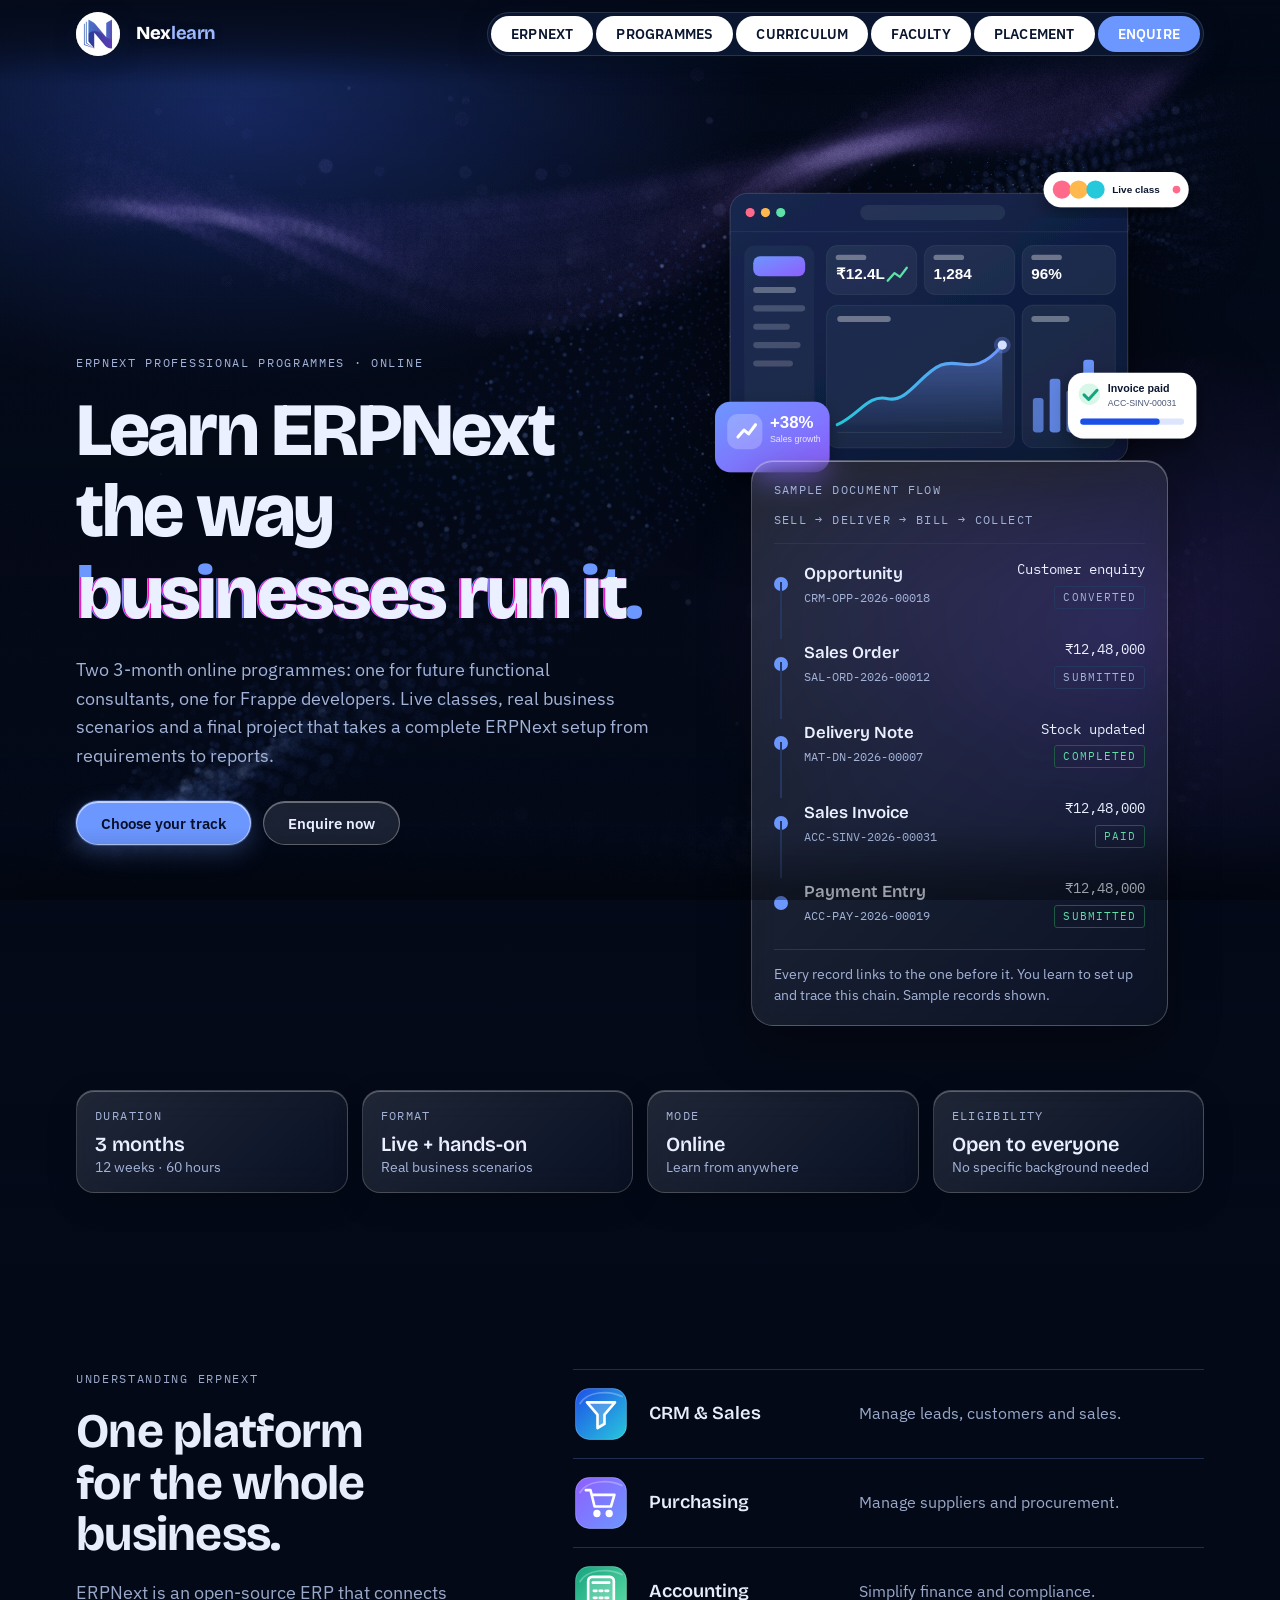
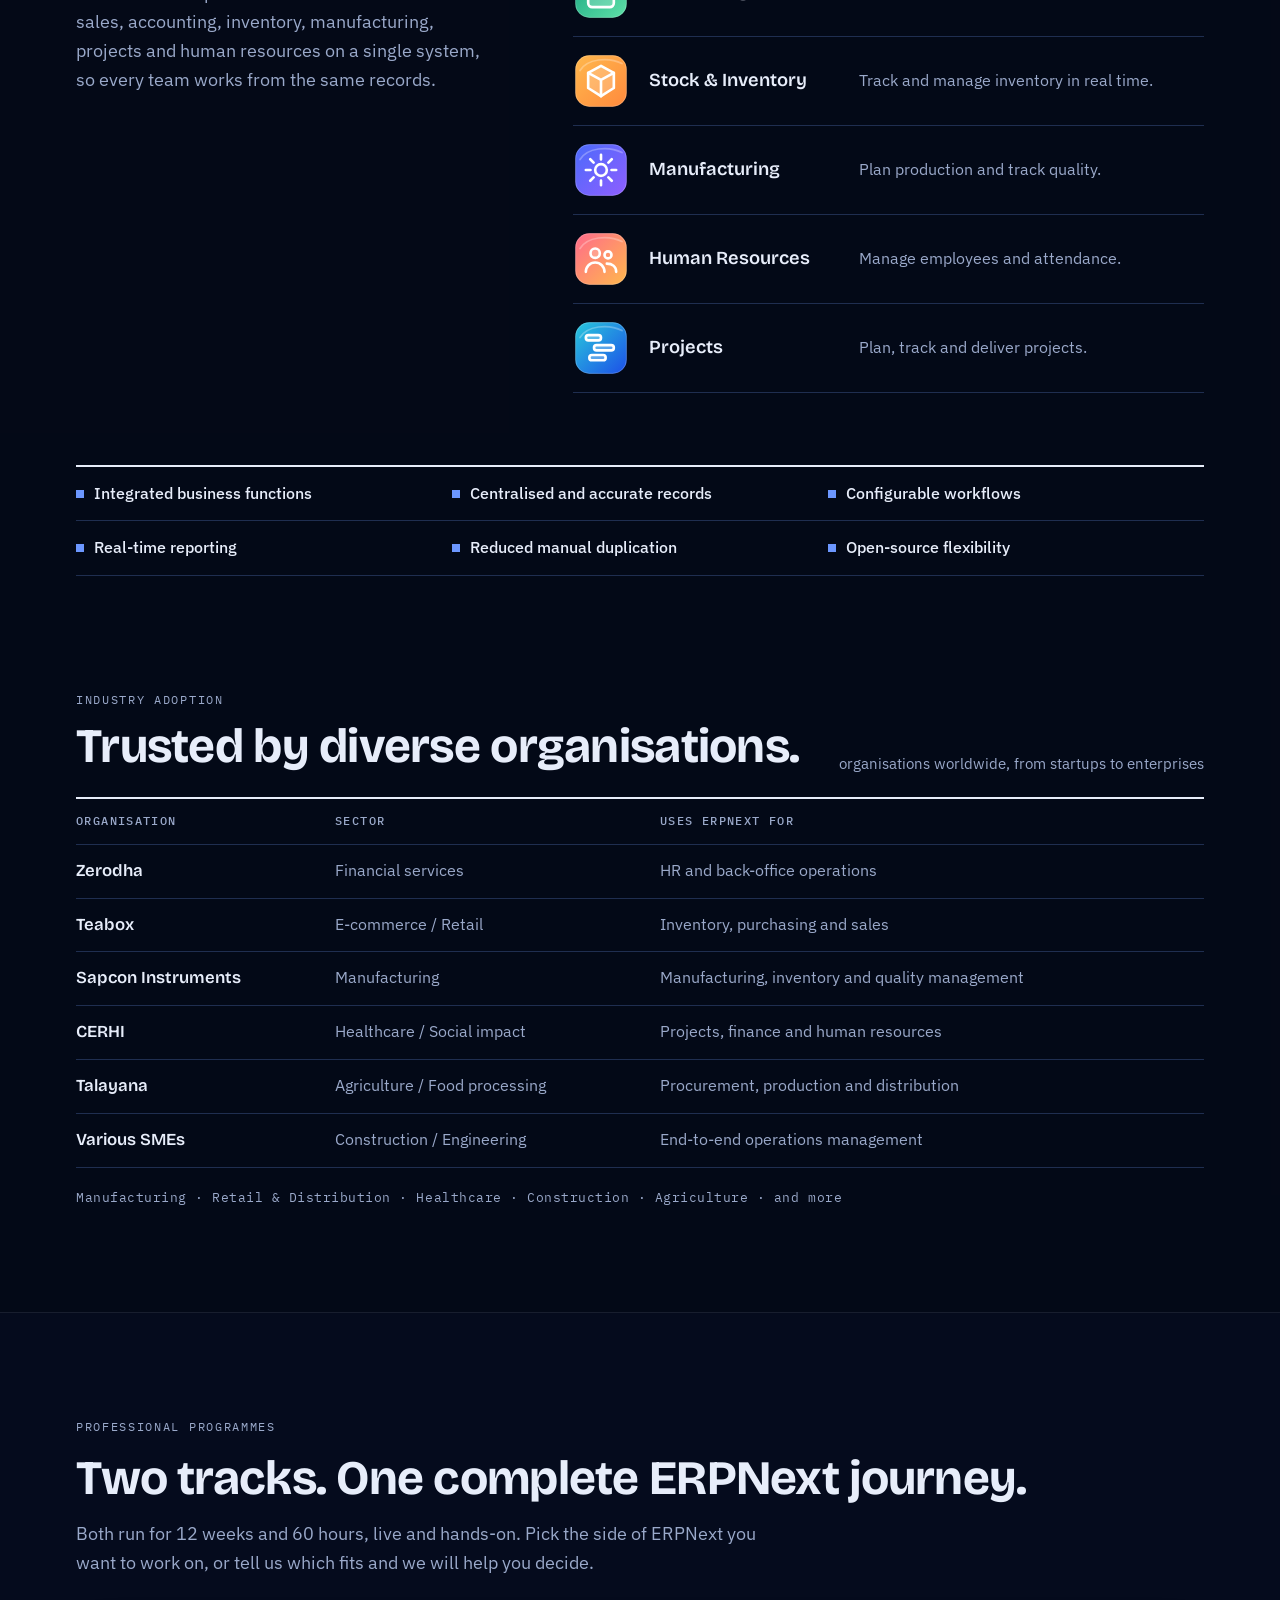
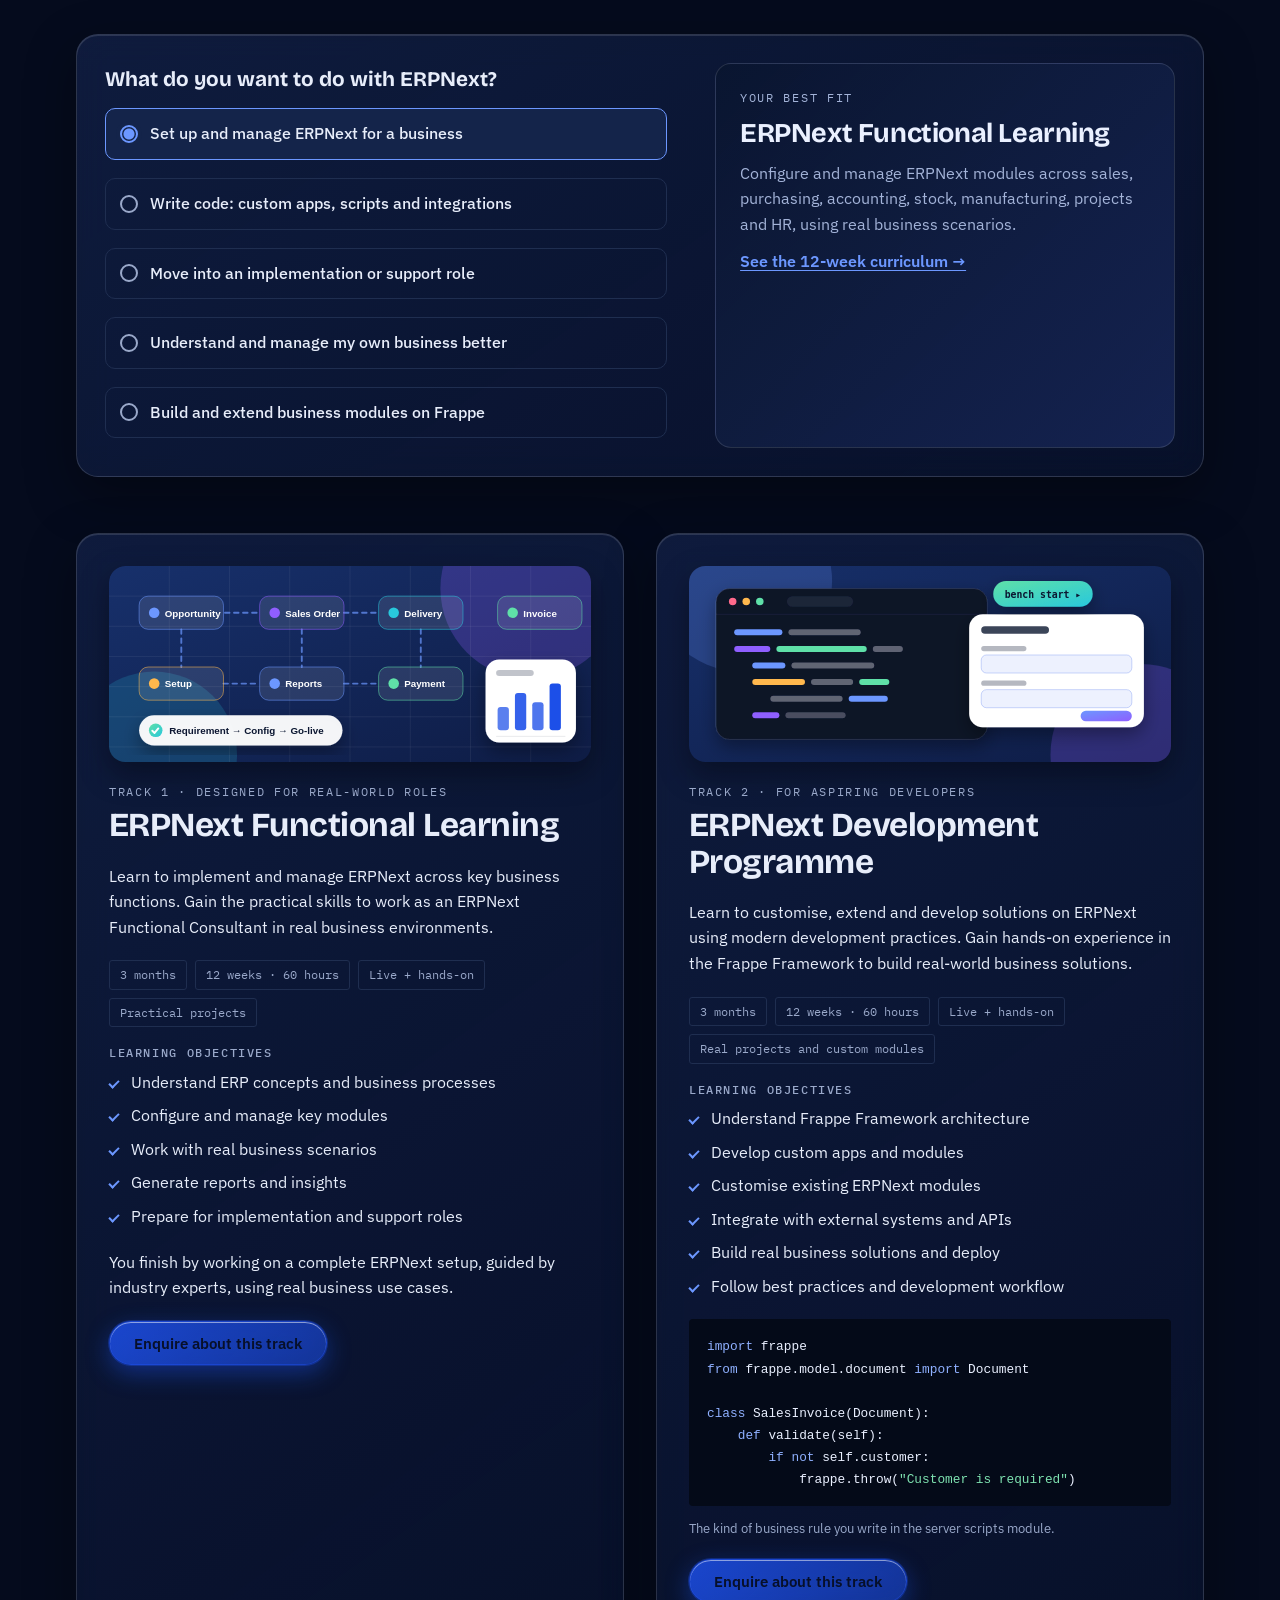
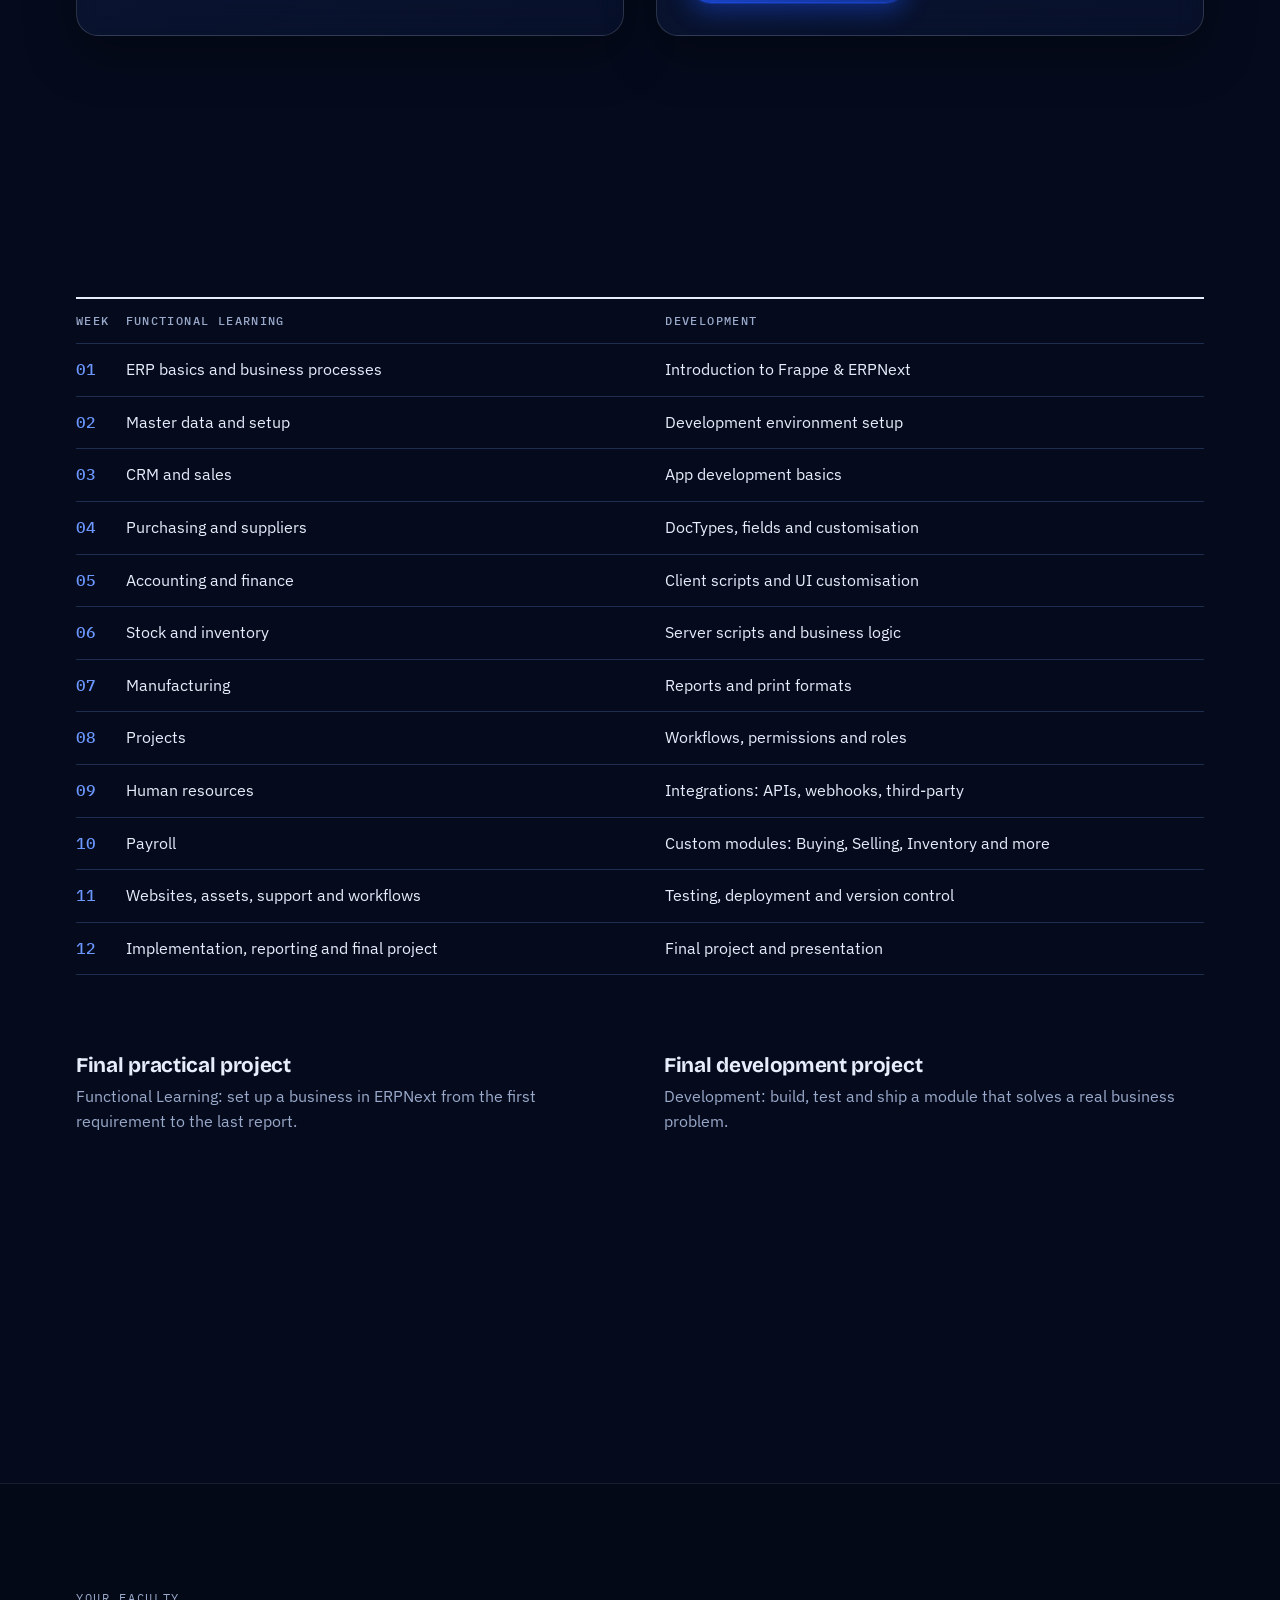
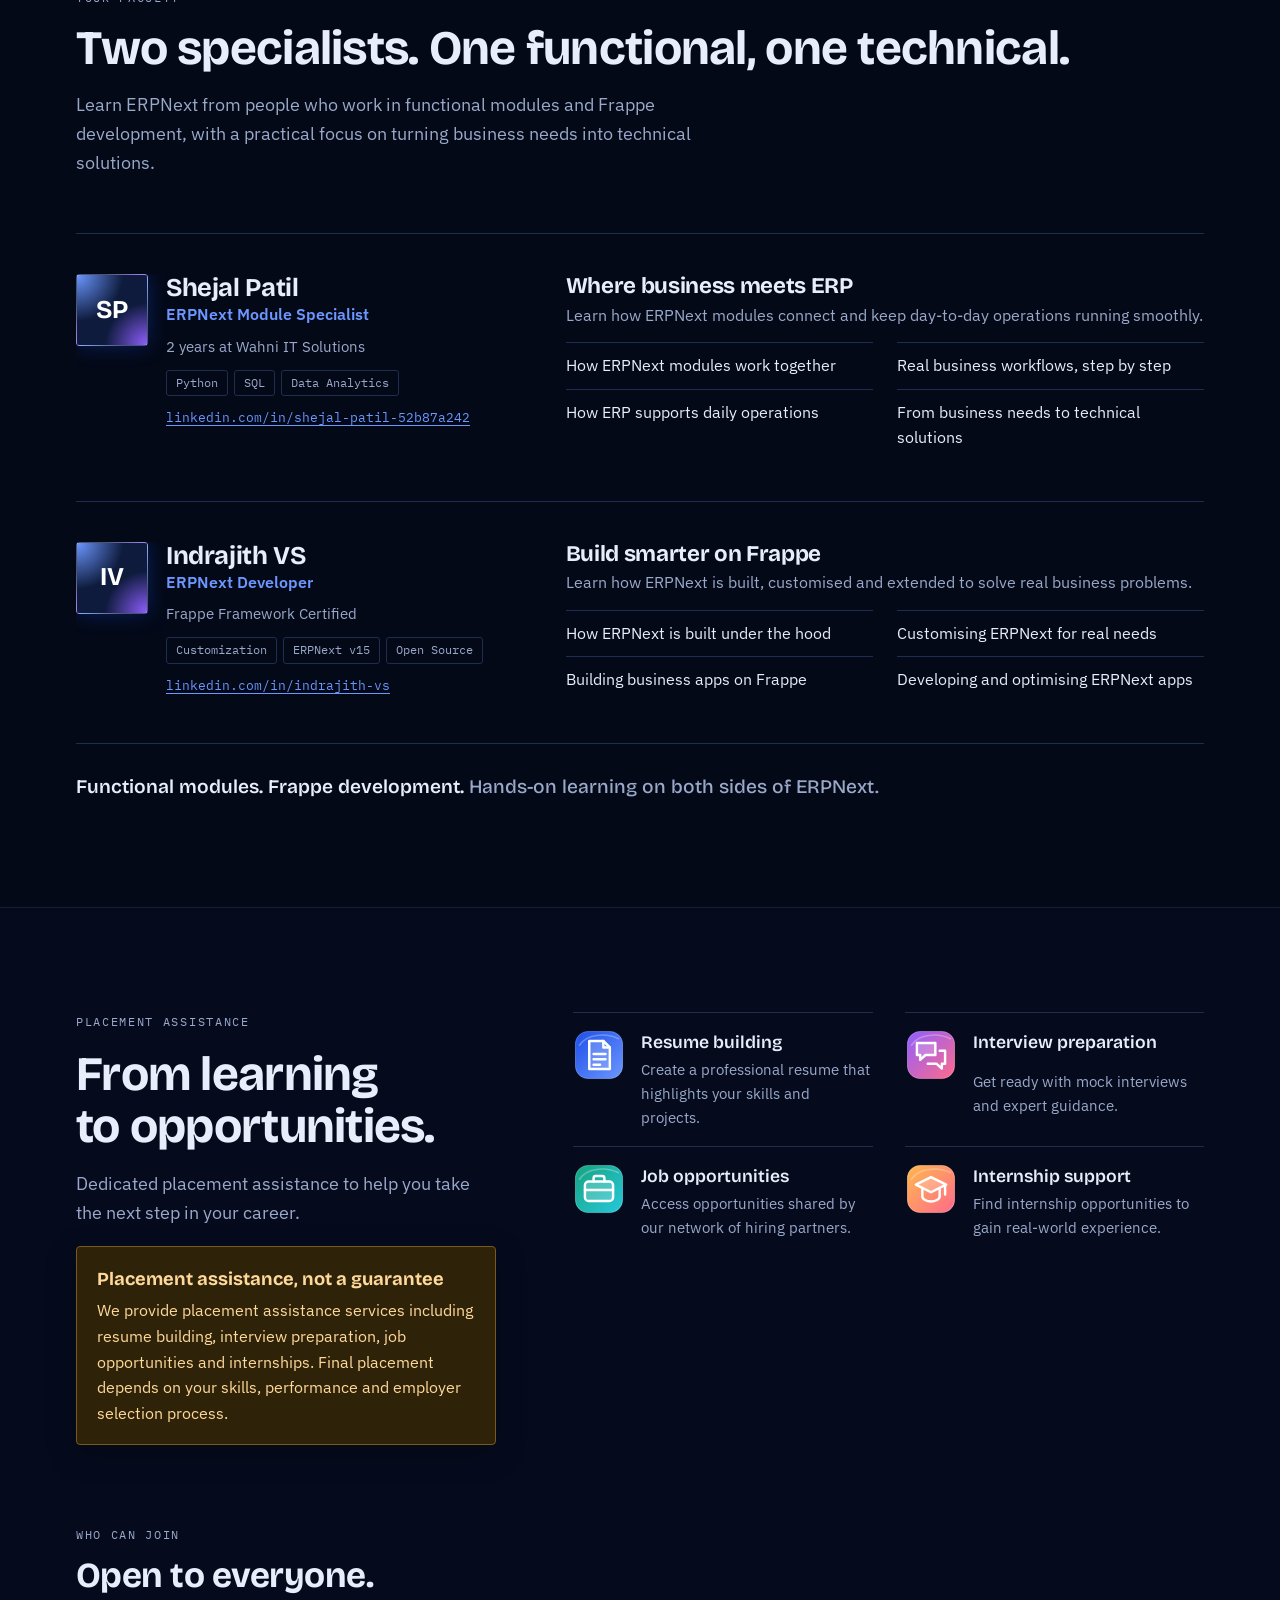
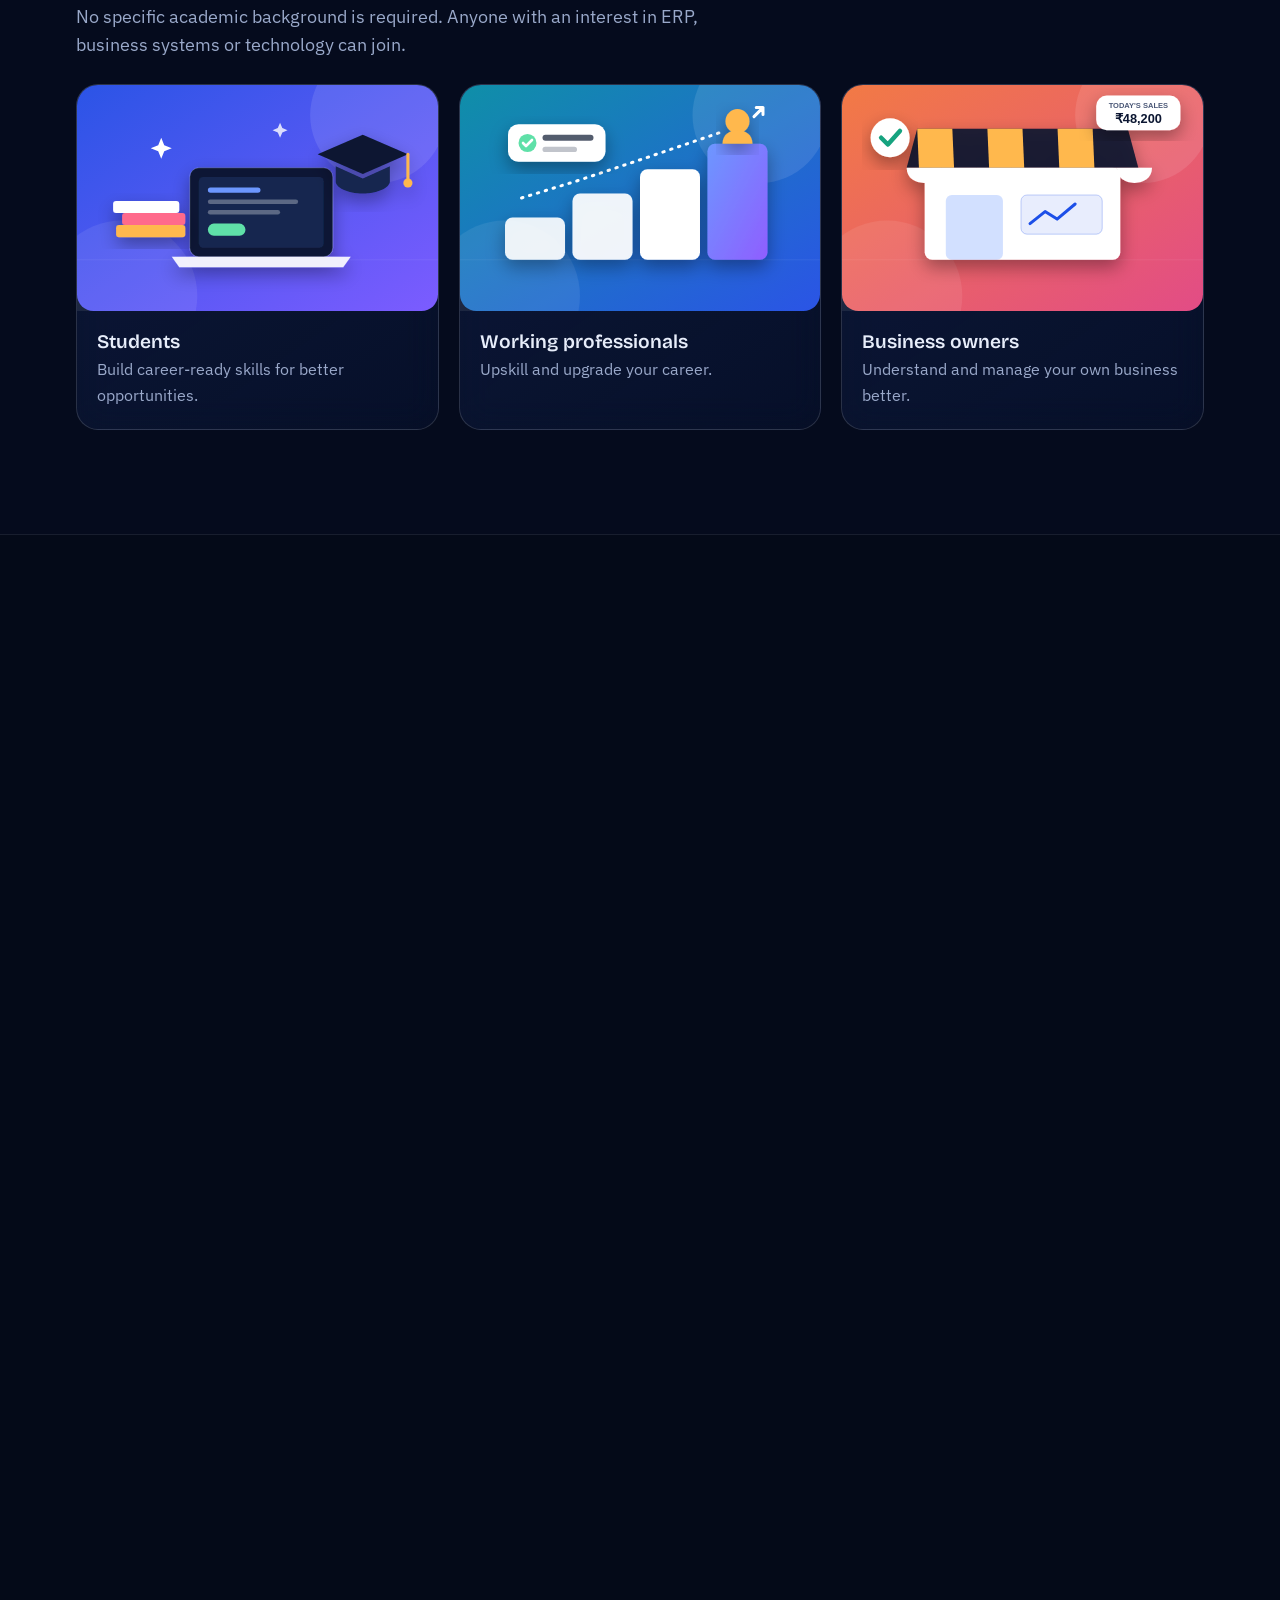
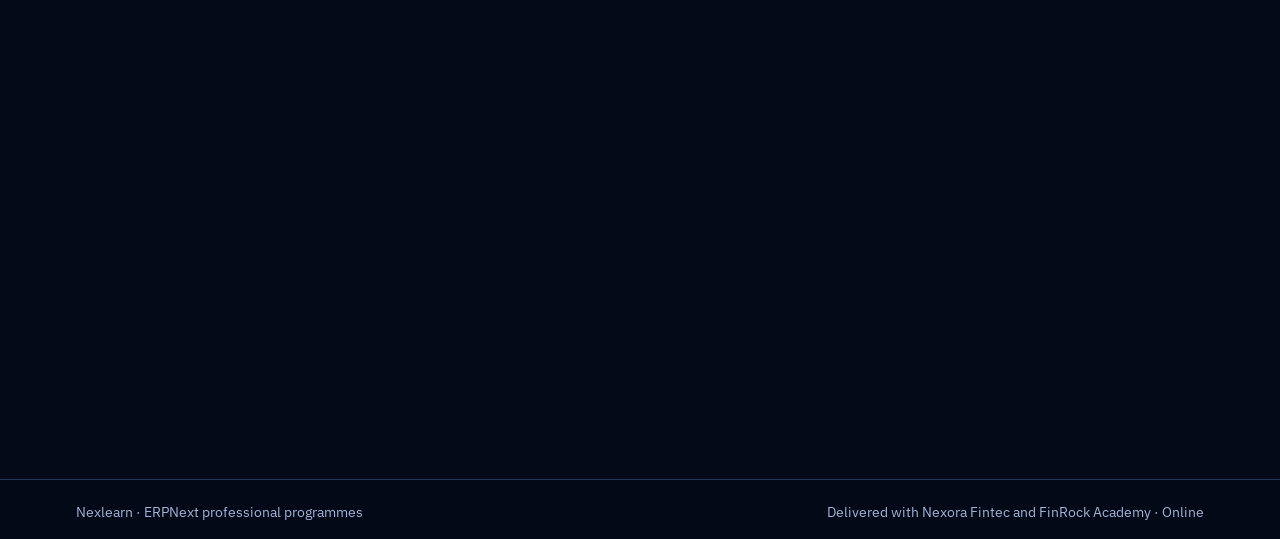
==== index.html @ 7a7f733e "fixed nav" ====
<!doctype html>
<html lang="en" data-theme="dark">
<head>
  <meta charset="utf-8">
  <meta name="viewport" content="width=device-width,initial-scale=1,viewport-fit=cover">
  <meta name="claude:viewport-fit-sides" content="cover">
  <meta name="theme-color" content="#040A18">
  <meta name="color-scheme" content="dark">
  <meta name="description" content="Nexlearn — ERPNext professional programmes. Two 3-month online tracks: ERPNext Functional Learning and ERPNext Development. Live classes, real business scenarios, placement assistance.">
  <title>Nexlearn · ERPNext Professional Programmes</title>
  <link rel="preconnect" href="https://fonts.googleapis.com">
  <link rel="preconnect" href="https://fonts.gstatic.com" crossorigin>
  <link rel="stylesheet" href="https://fonts.googleapis.com/css2?family=Bricolage+Grotesque:opsz,wght@12..96,500..800&family=IBM+Plex+Sans:wght@400;500;600&family=IBM+Plex+Mono:wght@400;500&display=swap">
  <link rel="icon" href="data:image/svg+xml,%3Csvg xmlns='http://www.w3.org/2000/svg' viewBox='0 0 32 32'%3E%3Crect width='32' height='32' rx='6' fill='%231D4FE8'/%3E%3Cpath d='M9.5 23V9.5L22.5 22.5V9' fill='none' stroke='%23FFFFFF' stroke-width='3' stroke-linecap='round' stroke-linejoin='round'/%3E%3C/svg%3E">
  <link rel="stylesheet" href="assets/css/style.css?v=8">
</head>
<body>
<div class="fibers-bg" id="fibers-bg" aria-hidden="true"></div>
<div class="edge-blur edge-blur--top" aria-hidden="true">
  <div class="eb-layer" style="--blur:5px"></div>
  <div class="eb-layer" style="--blur:14px"></div>
  <div class="eb-layer" style="--blur:28px"></div>
</div>
<div class="edge-blur edge-blur--bottom" aria-hidden="true">
  <div class="eb-layer" style="--blur:5px"></div>
  <div class="eb-layer" style="--blur:14px"></div>
  <div class="eb-layer" style="--blur:28px"></div>
</div>
<header class="site-head">
  <div class="pn-wrap">
    <a class="pn-logo" href="#top" aria-label="Nexlearn home"><img src="assets/img/nexlearn-mark.png" alt="Nexlearn logo" width="44" height="44"></a>
    <a class="pn-brand" href="#top" aria-hidden="true" tabindex="-1">Nex<b>learn</b></a>
    <nav class="pill-nav" aria-label="Main">
      <button class="nav-toggle" aria-label="Menu" aria-expanded="false" aria-controls="nav-panel"><span class="nav-toggle-bar"></span><span class="nav-toggle-bar"></span><span class="nav-toggle-bar"></span></button>
      <ul class="pill-list" id="nav-list">
        <li><a href="#erpnext" class="pill-item active"><span class="hover-circle" aria-hidden="true"></span><span class="label">ERPNext</span></a></li>
        <li><a href="#programmes" class="pill-item"><span class="hover-circle" aria-hidden="true"></span><span class="label">Programmes</span></a></li>
        <li><a href="#curriculum" class="pill-item"><span class="hover-circle" aria-hidden="true"></span><span class="label">Curriculum</span></a></li>
        <li><a href="#faculty" class="pill-item"><span class="hover-circle" aria-hidden="true"></span><span class="label">Faculty</span></a></li>
        <li><a href="#placement" class="pill-item"><span class="hover-circle" aria-hidden="true"></span><span class="label">Placement</span></a></li>
        <li><a href="#enquire" class="pill-item pill-cta"><span class="hover-circle" aria-hidden="true"></span><span class="label">Enquire</span></a></li>
      </ul>
    </nav>

    <div class="staggered-menu" id="nav-panel" aria-hidden="true">
      <div class="sm-scrim" aria-hidden="true"></div>
      <div class="sm-prelayers" aria-hidden="true">
        <div class="sm-prelayer" style="background: var(--band-accent)"></div>
        <div class="sm-prelayer" style="background: rgba(108, 151, 255, 0.30)"></div>
        <div class="sm-prelayer" style="background: var(--band-line)"></div>
      </div>
      <div class="sm-panel">
        <ul class="sm-list" role="list">
          <li><a href="#erpnext" class="sm-item" data-index="01"><span class="sm-label">ERPNext</span></a></li>
          <li><a href="#programmes" class="sm-item" data-index="02"><span class="sm-label">Programmes</span></a></li>
          <li><a href="#curriculum" class="sm-item" data-index="03"><span class="sm-label">Curriculum</span></a></li>
          <li><a href="#faculty" class="sm-item" data-index="04"><span class="sm-label">Faculty</span></a></li>
          <li><a href="#placement" class="sm-item" data-index="05"><span class="sm-label">Placement</span></a></li>
          <li><a href="#enquire" class="sm-item sm-item-cta" data-index="06"><span class="sm-label">Enquire</span></a></li>
        </ul>
      </div>
    </div>
  </div>
</header>

<main id="top">
  <section class="band hero reveal" aria-labelledby="hero-title">
    <div class="wrap">
      <div class="hero-grid">
        <div>
          <p class="eyebrow">ERPNext professional programmes · Online</p>
          <h1 id="hero-title">Learn ERPNext the way <span class="glitch-text" data-text="businesses run it."><em>businesses run it.</em></span></h1>
          <p class="lead">Two 3-month online programmes: one for future functional consultants, one for Frappe developers. Live classes, real business scenarios and a final project that takes a complete ERPNext setup from requirements to reports.</p>
          <div class="cta-row">
            <a class="btn btn-primary" href="#programmes">Choose your track</a>
            <a class="btn btn-ghost" href="#enquire">Enquire now</a>
          </div>
        </div>

        <div class="hero-visual">
          <img class="hero-art" src="assets/img/art/hero-dashboard.svg" width="640" height="410" alt="ERPNext dashboard showing sales growth, invoices and a live class" decoding="async" fetchpriority="high">
        <figure class="flow" aria-label="Sample ERPNext document flow from customer enquiry to payment">
          <div class="flow-head"><span>Sample document flow</span><span>Sell → Deliver → Bill → Collect</span></div>
          <ol>
            <li class="doc">
              <span class="node" aria-hidden="true"></span>
              <div><span class="doc-type">Opportunity</span><span class="doc-id">CRM-OPP-2026-00018</span></div>
              <div class="doc-side"><span class="amt">Customer enquiry</span><span class="pill">Converted</span></div>
            </li>
            <li class="doc">
              <span class="node" aria-hidden="true"></span>
              <div><span class="doc-type">Sales Order</span><span class="doc-id">SAL-ORD-2026-00012</span></div>
              <div class="doc-side"><span class="amt">₹12,48,000</span><span class="pill">Submitted</span></div>
            </li>
            <li class="doc">
              <span class="node" aria-hidden="true"></span>
              <div><span class="doc-type">Delivery Note</span><span class="doc-id">MAT-DN-2026-00007</span></div>
              <div class="doc-side"><span class="amt">Stock updated</span><span class="pill ok">Completed</span></div>
            </li>
            <li class="doc">
              <span class="node" aria-hidden="true"></span>
              <div><span class="doc-type">Sales Invoice</span><span class="doc-id">ACC-SINV-2026-00031</span></div>
              <div class="doc-side"><span class="amt">₹12,48,000</span><span class="pill ok">Paid</span></div>
            </li>
            <li class="doc">
              <span class="node" aria-hidden="true"></span>
              <div><span class="doc-type">Payment Entry</span><span class="doc-id">ACC-PAY-2026-00019</span></div>
              <div class="doc-side"><span class="amt">₹12,48,000</span><span class="pill ok">Submitted</span></div>
            </li>
          </ol>
          <figcaption class="flow-foot">Every record links to the one before it. You learn to set up and trace this chain. Sample records shown.</figcaption>
        </figure>
        </div>
      </div>

      <dl class="facts">
        <div><dt>Duration</dt><dd>3 months<small>12 weeks · 60 hours</small></dd></div>
        <div><dt>Format</dt><dd>Live + hands-on<small>Real business scenarios</small></dd></div>
        <div><dt>Mode</dt><dd>Online<small>Learn from anywhere</small></dd></div>
        <div><dt>Eligibility</dt><dd>Open to everyone<small>No specific background needed</small></dd></div>
      </dl>
    </div>
  </section>

  <section id="erpnext" aria-labelledby="erp-title" class="reveal reveal-delay-1">
    <div class="wrap">
      <div class="split">
        <div class="sticky">
          <p class="eyebrow">Understanding ERPNext</p>
          <h2 id="erp-title">One platform for the whole business.</h2>
          <p class="lead">ERPNext is an open-source ERP that connects sales, accounting, inventory, manufacturing, projects and human resources on a single system, so every team works from the same records.</p>
        </div>
        <ul class="modules">
          <li><img class="ico" src="assets/img/art/icon-crm.svg" width="56" height="56" alt="" loading="lazy" decoding="async"><strong>CRM &amp; Sales</strong><span>Manage leads, customers and sales.</span></li>
          <li><img class="ico" src="assets/img/art/icon-purchasing.svg" width="56" height="56" alt="" loading="lazy" decoding="async"><strong>Purchasing</strong><span>Manage suppliers and procurement.</span></li>
          <li><img class="ico" src="assets/img/art/icon-accounting.svg" width="56" height="56" alt="" loading="lazy" decoding="async"><strong>Accounting</strong><span>Simplify finance and compliance.</span></li>
          <li><img class="ico" src="assets/img/art/icon-stock.svg" width="56" height="56" alt="" loading="lazy" decoding="async"><strong>Stock &amp; Inventory</strong><span>Track and manage inventory in real time.</span></li>
          <li><img class="ico" src="assets/img/art/icon-manufacturing.svg" width="56" height="56" alt="" loading="lazy" decoding="async"><strong>Manufacturing</strong><span>Plan production and track quality.</span></li>
          <li><img class="ico" src="assets/img/art/icon-hr.svg" width="56" height="56" alt="" loading="lazy" decoding="async"><strong>Human Resources</strong><span>Manage employees and attendance.</span></li>
          <li><img class="ico" src="assets/img/art/icon-projects.svg" width="56" height="56" alt="" loading="lazy" decoding="async"><strong>Projects</strong><span>Plan, track and deliver projects.</span></li>
        </ul>
      </div>

      <ul class="benefits" aria-label="Key benefits of ERPNext">
        <li>Integrated business functions</li>
        <li>Centralised and accurate records</li>
        <li>Configurable workflows</li>
        <li>Real-time reporting</li>
        <li>Reduced manual duplication</li>
        <li>Open-source flexibility</li>
      </ul>

      <div class="adopt-head">
        <div>
          <p class="eyebrow">Industry adoption</p>
          <h2 style="margin-top:12px">Trusted by diverse organisations.</h2>
        </div>
        <p class="big-stat"><span class="count-up reveal reveal-delay-1" data-count="100000" data-suffix="+">0</span><small>organisations worldwide, from startups to enterprises</small></p>
      </div>
      <div class="table-scroll">
        <table class="adopt">
          <thead><tr><th>Organisation</th><th>Sector</th><th>Uses ERPNext for</th></tr></thead>
          <tbody>
            <tr><th scope="row">Zerodha</th><td>Financial services</td><td>HR and back-office operations</td></tr>
            <tr><th scope="row">Teabox</th><td>E-commerce / Retail</td><td>Inventory, purchasing and sales</td></tr>
            <tr><th scope="row">Sapcon Instruments</th><td>Manufacturing</td><td>Manufacturing, inventory and quality management</td></tr>
            <tr><th scope="row">CERHI</th><td>Healthcare / Social impact</td><td>Projects, finance and human resources</td></tr>
            <tr><th scope="row">Talayana</th><td>Agriculture / Food processing</td><td>Procurement, production and distribution</td></tr>
            <tr><th scope="row">Various SMEs</th><td>Construction / Engineering</td><td>End-to-end operations management</td></tr>
          </tbody>
        </table>
      </div>
      <p class="industries">Manufacturing · Retail &amp; Distribution · Healthcare · Construction · Agriculture · and more</p>
    </div>
  </section>

  <section id="programmes" aria-labelledby="prog-title" style="background:var(--card);border-block:1px solid var(--line)" class="reveal reveal-delay-2">
    <div class="wrap">
      <div class="sec-head">
        <p class="eyebrow">Professional programmes</p>
        <h2 id="prog-title">Two tracks. One complete ERPNext journey.</h2>
        <p class="lead">Both run for 12 weeks and 60 hours, live and hands-on. Pick the side of ERPNext you want to work on, or tell us which fits and we will help you decide.</p>
      </div>

      <div class="chooser" style="background:var(--paper)">
        <fieldset class="jelly-fieldset">
          <legend>What do you want to do with ERPNext?</legend>
          <label class="jelly-opt"><input type="radio" name="goal" value="functional" checked><span>Set up and manage ERPNext for a business</span></label>
          <label class="jelly-opt"><input type="radio" name="goal" value="development"><span>Write code: custom apps, scripts and integrations</span></label>
          <label class="jelly-opt"><input type="radio" name="goal" value="functional"><span>Move into an implementation or support role</span></label>
          <label class="jelly-opt"><input type="radio" name="goal" value="functional"><span>Understand and manage my own business better</span></label>
          <label class="jelly-opt"><input type="radio" name="goal" value="development"><span>Build and extend business modules on Frappe</span></label>
        </fieldset>
        <div class="pick" id="pick" aria-live="polite">
          <p class="eyebrow">Your best fit</p>
          <h3 id="pick-name">ERPNext Functional Learning</h3>
          <p id="pick-text">Configure and manage ERPNext modules across sales, purchasing, accounting, stock, manufacturing, projects and HR, using real business scenarios.</p>
          <a href="#curriculum">See the 12-week curriculum →</a>
        </div>
      </div>

      <div class="tracks">
        <article class="track" id="functional">
          <img class="track-art" src="assets/img/art/track-functional.svg" width="640" height="260" alt="Illustration of an ERPNext document workflow from opportunity to invoice and payment" loading="lazy" decoding="async">
          <div>
            <p class="eyebrow">Track 1 · Designed for real-world roles</p>
            <h3>ERPNext Functional Learning</h3>
          </div>
          <p>Learn to implement and manage ERPNext across key business functions. Gain the practical skills to work as an ERPNext Functional Consultant in real business environments.</p>
          <ul class="specs"><li>3 months</li><li>12 weeks · 60 hours</li><li>Live + hands-on</li><li>Practical projects</li></ul>
          <div>
            <h4>Learning objectives</h4>
            <ul class="checks">
              <li>Understand ERP concepts and business processes</li>
              <li>Configure and manage key modules</li>
              <li>Work with real business scenarios</li>
              <li>Generate reports and insights</li>
              <li>Prepare for implementation and support roles</li>
            </ul>
          </div>
          <p>You finish by working on a complete ERPNext setup, guided by industry experts, using real business use cases.</p>
          <a class="btn btn-primary" href="#enquire" data-track="functional" style="justify-self:start">Enquire about this track</a>
        </article>

        <article class="track" id="development">
          <img class="track-art" src="assets/img/art/track-development.svg" width="640" height="260" alt="Illustration of a code editor next to an ERPNext form" loading="lazy" decoding="async">
          <div>
            <p class="eyebrow">Track 2 · For aspiring developers</p>
            <h3>ERPNext Development Programme</h3>
          </div>
          <p>Learn to customise, extend and develop solutions on ERPNext using modern development practices. Gain hands-on experience in the Frappe Framework to build real-world business solutions.</p>
          <ul class="specs"><li>3 months</li><li>12 weeks · 60 hours</li><li>Live + hands-on</li><li>Real projects and custom modules</li></ul>
          <div>
            <h4>Learning objectives</h4>
            <ul class="checks">
              <li>Understand Frappe Framework architecture</li>
              <li>Develop custom apps and modules</li>
              <li>Customise existing ERPNext modules</li>
              <li>Integrate with external systems and APIs</li>
              <li>Build real business solutions and deploy</li>
              <li>Follow best practices and development workflow</li>
            </ul>
          </div>
<pre class="code-box" aria-label="Example server script"><code><span class="k">import</span> frappe
<span class="k">from</span> frappe.model.document <span class="k">import</span> Document

<span class="k">class</span> SalesInvoice(Document):
    <span class="k">def</span> validate(self):
        <span class="k">if not</span> self.customer:
            frappe.throw(<span class="s">"Customer is required"</span>)</code></pre>
          <p class="code-cap">The kind of business rule you write in the server scripts module.</p>
          <a class="btn btn-primary" href="#enquire" data-track="development" style="justify-self:start">Enquire about this track</a>
        </article>
      </div>

      <div class="curr-head reveal reveal-delay-3" id="curriculum">
        <p class="eyebrow">12-week curriculum</p>
        <h3>Week by week, side by side.</h3>
        <p class="lead">Both tracks run in parallel for 12 weeks. Each row is one week of live, hands-on training.</p>
      </div>
      <div class="table-scroll">
        <table class="ledger">
          <thead><tr><th scope="col">Week</th><th scope="col">Functional Learning</th><th scope="col">Development</th></tr></thead>
          <tbody>
            <tr><th scope="row">01</th><td data-label="Functional">ERP basics and business processes</td><td data-label="Development">Introduction to Frappe &amp; ERPNext</td></tr>
            <tr><th scope="row">02</th><td data-label="Functional">Master data and setup</td><td data-label="Development">Development environment setup</td></tr>
            <tr><th scope="row">03</th><td data-label="Functional">CRM and sales</td><td data-label="Development">App development basics</td></tr>
            <tr><th scope="row">04</th><td data-label="Functional">Purchasing and suppliers</td><td data-label="Development">DocTypes, fields and customisation</td></tr>
            <tr><th scope="row">05</th><td data-label="Functional">Accounting and finance</td><td data-label="Development">Client scripts and UI customisation</td></tr>
            <tr><th scope="row">06</th><td data-label="Functional">Stock and inventory</td><td data-label="Development">Server scripts and business logic</td></tr>
            <tr><th scope="row">07</th><td data-label="Functional">Manufacturing</td><td data-label="Development">Reports and print formats</td></tr>
            <tr><th scope="row">08</th><td data-label="Functional">Projects</td><td data-label="Development">Workflows, permissions and roles</td></tr>
            <tr><th scope="row">09</th><td data-label="Functional">Human resources</td><td data-label="Development">Integrations: APIs, webhooks, third-party</td></tr>
            <tr><th scope="row">10</th><td data-label="Functional">Payroll</td><td data-label="Development">Custom modules: Buying, Selling, Inventory and more</td></tr>
            <tr><th scope="row">11</th><td data-label="Functional">Websites, assets, support and workflows</td><td data-label="Development">Testing, deployment and version control</td></tr>
            <tr><th scope="row">12</th><td data-label="Functional">Implementation, reporting and final project</td><td data-label="Development">Final project and presentation</td></tr>
          </tbody>
        </table>
      </div>

      <div class="projects">
        <div>
          <h4>Final practical project</h4>
          <p>Functional Learning: set up a business in ERPNext from the first requirement to the last report.</p>
          <ol class="steps reveal">
            <li>Business requirements</li><li>System configuration</li><li>Data setup</li><li>Testing and validation</li><li>Reports and documentation</li>
          </ol>
        </div>
        <div>
          <h4>Final development project</h4>
          <p>Development: build, test and ship a module that solves a real business problem.</p>
          <ol class="steps reveal reveal-delay-1">
            <li>Requirement analysis</li><li>Module development</li><li>Integration &amp; testing</li><li>Deployment</li><li>Documentation &amp; presentation</li>
          </ol>
        </div>
      </div>
    </div>
  </section>

  <section id="faculty" aria-labelledby="fac-title" class="reveal reveal-delay-3">
    <div class="wrap">
      <div class="sec-head">
        <p class="eyebrow">Your faculty</p>
        <h2 id="fac-title">Two specialists. One functional, one technical.</h2>
        <p class="lead">Learn ERPNext from people who work in functional modules and Frappe development, with a practical focus on turning business needs into technical solutions.</p>
      </div>
      <div class="faculty">
        <article class="person">
          <div class="id">
            <div class="mono" aria-hidden="true">SP</div>
            <div>
              <h3>Shejal Patil</h3>
              <p class="role">ERPNext Module Specialist</p>
              <p class="meta">2 years at Wahni IT Solutions</p>
              <ul class="tags"><li>Python</li><li>SQL</li><li>Data Analytics</li></ul>
              <a class="ln" href="https://www.linkedin.com/in/shejal-patil-52b87a242" target="_blank" rel="noopener">linkedin.com/in/shejal-patil-52b87a242</a>
            </div>
          </div>
          <div class="learn">
            <h4>Where business meets ERP</h4>
            <p>Learn how ERPNext modules connect and keep day-to-day operations running smoothly.</p>
            <ul>
              <li>How ERPNext modules work together</li>
              <li>Real business workflows, step by step</li>
              <li>How ERP supports daily operations</li>
              <li>From business needs to technical solutions</li>
            </ul>
          </div>
        </article>
        <article class="person">
          <div class="id">
            <div class="mono" aria-hidden="true">IV</div>
            <div>
              <h3>Indrajith VS</h3>
              <p class="role">ERPNext Developer</p>
              <p class="meta">Frappe Framework Certified</p>
              <ul class="tags"><li>Customization</li><li>ERPNext v15</li><li>Open Source</li></ul>
              <a class="ln" href="https://www.linkedin.com/in/indrajith-vs" target="_blank" rel="noopener">linkedin.com/in/indrajith-vs</a>
            </div>
          </div>
          <div class="learn">
            <h4>Build smarter on Frappe</h4>
            <p>Learn how ERPNext is built, customised and extended to solve real business problems.</p>
            <ul>
              <li>How ERPNext is built under the hood</li>
              <li>Customising ERPNext for real needs</li>
              <li>Building business apps on Frappe</li>
              <li>Developing and optimising ERPNext apps</li>
            </ul>
          </div>
        </article>
      </div>
      <p class="duo">Functional modules. Frappe development. <span>Hands-on learning on both sides of ERPNext.</span></p>
    </div>
  </section>

  <section id="placement" aria-labelledby="place-title" style="background:var(--card);border-block:1px solid var(--line)" class="reveal reveal-delay-1">
    <div class="wrap">
      <div class="split">
        <div class="sticky">
          <p class="eyebrow">Placement assistance</p>
          <h2 id="place-title">From learning to opportunities.</h2>
          <p class="lead">Dedicated placement assistance to help you take the next step in your career.</p>
          <div class="notice" role="note">
            <strong>Placement assistance, not a guarantee</strong>
            We provide placement assistance services including resume building, interview preparation, job opportunities and internships. Final placement depends on your skills, performance and employer selection process.
          </div>
        </div>
        <ul class="services">
          <li><img class="ico" src="assets/img/art/icon-resume.svg" width="52" height="52" alt="" loading="lazy" decoding="async"><strong>Resume building</strong><span>Create a professional resume that highlights your skills and projects.</span></li>
          <li><img class="ico" src="assets/img/art/icon-interview.svg" width="52" height="52" alt="" loading="lazy" decoding="async"><strong>Interview preparation</strong><span>Get ready with mock interviews and expert guidance.</span></li>
          <li><img class="ico" src="assets/img/art/icon-jobs.svg" width="52" height="52" alt="" loading="lazy" decoding="async"><strong>Job opportunities</strong><span>Access opportunities shared by our network of hiring partners.</span></li>
          <li><img class="ico" src="assets/img/art/icon-internship.svg" width="52" height="52" alt="" loading="lazy" decoding="async"><strong>Internship support</strong><span>Find internship opportunities to gain real-world experience.</span></li>
        </ul>
      </div>

      <div class="who">
        <p class="eyebrow">Who can join</p>
        <h3 style="margin-top:12px">Open to everyone.</h3>
        <p class="lead">No specific academic background is required. Anyone with an interest in ERP, business systems or technology can join.</p>
        <ul class="who-grid">
          <li><img class="who-img" src="assets/img/art/who-students.svg" width="480" height="300" alt="Illustration of a student with a laptop, books and a graduation cap" loading="lazy" decoding="async"><strong>Students</strong><span>Build career-ready skills for better opportunities.</span></li>
          <li><img class="who-img" src="assets/img/art/who-professionals.svg" width="480" height="300" alt="Illustration of career growth as rising steps" loading="lazy" decoding="async"><strong>Working professionals</strong><span>Upskill and upgrade your career.</span></li>
          <li><img class="who-img" src="assets/img/art/who-owners.svg" width="480" height="300" alt="Illustration of a shop with a sales counter" loading="lazy" decoding="async"><strong>Business owners</strong><span>Understand and manage your own business better.</span></li>
        </ul>
      </div>
    </div>
  </section>

  <section class="band enquire reveal reveal-delay-2" id="enquire" aria-labelledby="enq-title">
    <div class="wrap">
      <div class="enquire-grid">
        <div>
          <p class="eyebrow">Enquiries</p>
          <h2 id="enq-title">Take the next step.</h2>
          <p class="lead">Gain practical ERPNext skills and be ready for real-world opportunities. Call or visit to ask about the Functional Learning and Development tracks.</p>
          <img class="enquire-art" src="assets/img/art/enquire-art.svg" width="480" height="300" alt="Illustration of enquiry confirmation cards and a weekend class calendar" loading="lazy" decoding="async">
          <p class="batch-info">Next batch starts soon · Weekend classes · Fee details shared after you enquire.</p>
        </div>
        <dl class="contact">
          <div><dt>Visit</dt><dd><a href="https://www.nexorafintech.com" target="_blank" rel="noopener">www.nexorafintech.com</a></dd></div>
          <div>
            <dt>Phone</dt>
            <dd>
              <span class="line-copy"><a href="tel:7907360873"><span class="num" id="ph1">7907360873</span></a><button type="button" class="copy" data-target="ph1">Copy</button></span>
              <span class="line-copy"><a href="tel:9188735750"><span class="num" id="ph2">9188735750</span></a><button type="button" class="copy" data-target="ph2">Copy</button></span>
            </dd>
          </div>
          <div><dt>Mode</dt><dd>Online programme</dd></div>
        </dl>
      </div>

      <form class="enquire-form" name="enquiry" method="POST" action="https://formspree.io/f/your-form-id-here" novalidate>
        <!-- Replace the action above with your Formspree/Netlify endpoint to receive submissions. -->
        <div class="sec-head" style="margin-bottom:24px">
          <p class="eyebrow">Send us your details</p>
          <h2 style="margin:0 0 8px">We’ll get back within one working day.</h2>
        </div>
        <div class="form-grid">
          <div>
            <label for="enq-name">Full name <span class="req" style="color:var(--accent)">*</span></label>
            <input type="text" id="enq-name" name="name" required placeholder="e.g. Aarti Sharma">
          </div>
          <div>
            <label for="enq-phone">WhatsApp phone <span class="req" style="color:var(--accent)">*</span></label>
            <input type="tel" id="enq-phone" name="phone" required placeholder="+91 98765 43210">
          </div>
          <div style="grid-column:1 / -1">
            <label for="enq-track">Track you're interested in</label>
            <div class="glide-select">
              <select id="enq-track" name="track">
                <option value="">Let us help you decide</option>
                <option value="functional">ERPNext Functional Learning</option>
                <option value="development">ERPNext Development Programme</option>
              </select>
            </div>
          </div>
          <div style="grid-column:1 / -1">
            <label for="enq-message">Message</label>
            <textarea id="enq-message" name="message" rows="4" placeholder="Tell us your background and when you'd like to start."></textarea>
          </div>
          <div style="grid-column:1 / -1; display:flex; gap:10px; align-items:flex-start">
            <button type="submit" class="btn btn-primary">Send enquiry</button>
            <div id="enq-toast" class="swipe-toast"></div>
          </div>
        </div>
      </form>
      <div class="about">
        <div><h4>About Nexora Fintec</h4><p>Nexora Fintec focuses on technology solutions and digital transformation, with a strong interest in open-source systems such as ERPNext.</p></div>
        <div><h4>About FinRock Academy</h4><p>FinRock Academy delivers industry-focused training programmes to build practical skills and support career growth.</p></div>
      </div>
    </div>
  </section>
</main>

<footer>
  <div class="wrap">
    <span>Nexlearn · ERPNext professional programmes</span>
    <span>Delivered with Nexora Fintec and FinRock Academy · Online</span>
  </div>
</footer>
  <script src="assets/js/ghost-fibers.js" defer></script>
  <script src="assets/js/script.js?v=4" defer></script>
</body>
</html>
---- assets/css/style.css ----
body{margin:0}img{max-width:100%;height:auto}[hidden]:not([hidden=until-found i]){display:none!important}


/* Layout: ruled-ledger editorial page. Two dark bands (hero, enquiry) frame light ledger sections.
   The one bold move is the hero's linked document chain, Enquiry to Payment, in real ERPNext document names. */
:root {
  --font-display: "Bricolage Grotesque", "Helvetica Neue", Arial, sans-serif;
  --font-body: "IBM Plex Sans", system-ui, -apple-system, "Segoe UI", sans-serif;
  --font-mono: "IBM Plex Mono", ui-monospace, Menlo, Consolas, monospace;

  --paper: #F2F5FA;
  --card: #FFFFFF;
  --ink: #0A1630;
  --muted: #4B5877;
  --line: #D3DBEA;
  --accent: #1D4FE8;
  --on-accent: #FFFFFF;
  --accent-soft: #E3EBFF;
  --notice-bg: #FFF1D6;
  --notice-line: #E2B866;
  --notice-ink: #5A3A00;

  --band: #0A1630;
  --band-card: #101F42;
  --band-ink: #EAF0FF;
  --band-muted: #A3B3D8;
  --band-line: #25375F;
  --band-accent: #6C97FF;
  --band-ok: #5FE0A8;
  --band-ok-line: #1E5A44;
}
@media (prefers-color-scheme: dark) {
  :root:not([data-theme="light"]) {
    --paper: #070E20;
    --card: #0E1932;
    --ink: #E7EDFA;
    --muted: #9AA9CA;
    --line: #1F2E50;
    --accent: #6C97FF;
    --on-accent: #07102A;
    --accent-soft: #14244A;
    --notice-bg: #2E2208;
    --notice-line: #7A5A1A;
    --notice-ink: #FFD99A;
    --band: #040A18;
    --band-card: #0B1630;
    color-scheme: dark;
  }
}
:root[data-theme="dark"] {
  --paper: #070E20;
  --card: #0E1932;
  --ink: #E7EDFA;
  --muted: #9AA9CA;
  --line: #1F2E50;
  --accent: #6C97FF;
  --on-accent: #07102A;
  --accent-soft: #14244A;
  --notice-bg: #2E2208;
  --notice-line: #7A5A1A;
  --notice-ink: #FFD99A;
  --band: #040A18;
  --band-card: #0B1630;
  color-scheme: dark;
}

*, *::before, *::after { box-sizing: border-box; }
html { scroll-behavior: smooth; }
@media (prefers-reduced-motion: reduce) { html { scroll-behavior: auto; } }
body {
  background: var(--paper);
  color: var(--ink);
  font-family: var(--font-body);
  font-size: 16px;
  line-height: 1.6;
  -webkit-font-smoothing: antialiased;
}
body::before {
  content: "";
  position: fixed;
  inset: 0 0 auto;
  height: env(safe-area-inset-top, 0px);
  background: var(--paper);
  z-index: 40;
}
h1, h2, h3, h4 { font-family: var(--font-display); text-wrap: balance; margin: 0; line-height: 1.08; letter-spacing: -0.015em; }
p { margin: 0; }
ul, ol { margin: 0; padding: 0; list-style: none; }
a { color: var(--accent); text-underline-offset: 3px; }
:focus-visible { outline: 2px solid var(--accent); outline-offset: 3px; }
.band :focus-visible { outline-color: var(--band-accent); }

.wrap {
  max-width: 1160px;
  margin-inline: auto;
  padding-left: max(16px, env(safe-area-inset-left, 0px));
  padding-right: max(16px, env(safe-area-inset-right, 0px));
  padding-block: clamp(56px, 9vw, 104px);
}
section[id] { scroll-margin-top: 64px; }

.eyebrow {
  font-family: var(--font-mono);
  font-size: 0.75rem;
  letter-spacing: 0.14em;
  text-transform: uppercase;
  color: var(--muted);
}
.band .eyebrow { color: var(--band-muted); }
h2 { font-size: clamp(1.9rem, 4.2vw, 3rem); font-weight: 700; }
.lead { font-size: 1.125rem; color: var(--muted); max-width: 62ch; }
.band .lead { color: var(--band-muted); }
.sec-head { display: grid; gap: 16px; margin-bottom: clamp(32px, 5vw, 56px); }

.brand { display: inline-flex; align-items: center; gap: 10px; text-decoration: none; color: var(--ink); font-family: var(--font-display); font-weight: 700; font-size: 1.3rem; letter-spacing: -0.02em; }
.brand b { color: var(--accent); font-weight: 700; }
.brand-mark { width: 48px; height: 48px; flex: none; border-radius: 10px; display: block; }
.nav { display: flex; align-items: center; gap: 24px; font-size: 0.9rem; }
.nav a:not(.btn) { color: var(--muted); text-decoration: none; font-weight: 500; }
.nav a:not(.btn):hover { color: var(--ink); }
@media (max-width: 820px) { .nav a:not(.btn) { display: none; } }

.btn {
  display: inline-flex; align-items: center; justify-content: center; gap: 8px;
  padding: 11px 24px; border-radius: 9999px; border: 1px solid transparent;
  font: 600 0.95rem var(--font-body); text-decoration: none; cursor: pointer;
}
.btn-primary { background: var(--accent); color: var(--on-accent); }
.btn-primary:hover { filter: brightness(1.08); }
.btn-ghost { border-color: var(--line); color: var(--ink); background: transparent; }
.btn-ghost:hover { border-color: var(--accent); }
.band .btn-primary { background: var(--band-accent); color: #07102A; }
.band .btn-ghost { border-color: var(--band-line); color: var(--band-ink); }
.band .btn-ghost:hover { border-color: var(--band-accent); }

/* Bands */
.band { background: var(--band); color: var(--band-ink); }

/* Hero */
.hero .wrap { padding-top: clamp(40px, 7vw, 80px); padding-bottom: clamp(40px, 6vw, 72px); }
.hero-grid { display: grid; grid-template-columns: minmax(0, 1.08fr) minmax(0, 0.92fr); gap: clamp(32px, 5vw, 64px); align-items: center; }
@media (max-width: 920px) { .hero-grid { grid-template-columns: minmax(0, 1fr); } }
.hero h1 { font-size: clamp(2.5rem, 6.2vw, 4.7rem); font-weight: 800; margin: 18px 0 22px; letter-spacing: -0.03em; }
.hero h1 em { font-style: normal; color: var(--band-accent); }
.hero .lead { margin-bottom: 30px; }
.cta-row { display: flex; flex-wrap: wrap; gap: 12px; }
.facts { display: grid; grid-template-columns: repeat(4, minmax(0, 1fr)); gap: 0; margin: clamp(40px, 6vw, 64px) 0 0; border-top: 1px solid var(--band-line); }
.facts div { padding: 18px 20px 0 0; }
.facts dt { font-family: var(--font-mono); font-size: 0.72rem; letter-spacing: 0.12em; text-transform: uppercase; color: var(--band-muted); }
.facts dd { margin: 6px 0 0; font-family: var(--font-display); font-weight: 600; font-size: 1.25rem; line-height: 1.2; }
.facts dd small { display: block; font: 400 0.85rem var(--font-body); color: var(--band-muted); margin-top: 2px; }
@media (max-width: 760px) { .facts { grid-template-columns: repeat(2, minmax(0, 1fr)); } .facts div { padding-bottom: 14px; } }

/* Document chain */
.flow { background: var(--band-card); border: 1px solid var(--band-line); border-radius: 6px; padding: 20px 22px 18px; }
.flow-head { display: flex; justify-content: space-between; gap: 12px; flex-wrap: wrap; font-family: var(--font-mono); font-size: 0.72rem; letter-spacing: 0.12em; text-transform: uppercase; color: var(--band-muted); padding-bottom: 14px; border-bottom: 1px solid var(--band-line); }
.doc { position: relative; display: grid; grid-template-columns: 14px minmax(0, 1fr) auto; column-gap: 16px; align-items: center; padding: 15px 0; }
.doc:not(:last-child)::after { content: ""; position: absolute; left: 6px; top: 38px; bottom: -15px; width: 2px; background: var(--band-line); }
.node { width: 14px; height: 14px; border-radius: 50%; background: var(--band-accent); animation: pulse 4s infinite; }
.doc:nth-child(2) .node { animation-delay: 0.6s; }
.doc:nth-child(3) .node { animation-delay: 1.2s; }
.doc:nth-child(4) .node { animation-delay: 1.8s; }
.doc:nth-child(5) .node { animation-delay: 2.4s; }
@keyframes pulse { 0%, 55%, 100% { box-shadow: 0 0 0 0 rgba(108, 151, 255, 0); } 25% { box-shadow: 0 0 0 7px rgba(108, 151, 255, 0.28); } }
@media (prefers-reduced-motion: reduce) { .node { animation: none; } }
.doc-type { display: block; font-family: var(--font-display); font-weight: 600; font-size: 1.05rem; }
.doc-id { display: block; font-family: var(--font-mono); font-size: 0.78rem; color: var(--band-muted); overflow-wrap: anywhere; }
.doc-side { display: grid; justify-items: end; gap: 5px; text-align: right; }
.amt { font-family: var(--font-mono); font-size: 0.85rem; font-variant-numeric: tabular-nums; }
.pill { font-family: var(--font-mono); font-size: 0.66rem; letter-spacing: 0.1em; text-transform: uppercase; padding: 2px 8px; border-radius: 3px; border: 1px solid var(--band-line); color: var(--band-muted); }
.pill.ok { color: var(--band-ok); border-color: var(--band-ok-line); }
.flow-foot { margin-top: 6px; padding-top: 14px; border-top: 1px solid var(--band-line); font-size: 0.85rem; color: var(--band-muted); }
@media (max-width: 480px) {
  .doc { grid-template-columns: 14px minmax(0, 1fr); row-gap: 8px; }
  .doc-side { grid-column: 2; justify-items: start; text-align: left; grid-auto-flow: column; justify-content: start; gap: 10px; align-items: center; }
}

/* ERPNext overview */
.split { display: grid; grid-template-columns: minmax(0, 0.8fr) minmax(0, 1.2fr); gap: clamp(32px, 6vw, 80px); align-items: start; }
@media (max-width: 880px) { .split { grid-template-columns: minmax(0, 1fr); } }
.split .sticky { position: sticky; top: 96px; display: grid; gap: 18px; }
@media (max-width: 880px) { .split .sticky { position: static; } }
.modules li { display: grid; grid-template-columns: minmax(0, 190px) minmax(0, 1fr); gap: 8px 24px; padding: 16px 0; border-top: 1px solid var(--line); }
.modules li:last-child { border-bottom: 1px solid var(--line); }
.modules strong { font-family: var(--font-display); font-weight: 600; font-size: 1.15rem; }
.modules span { color: var(--muted); }

.benefits { display: grid; grid-template-columns: repeat(3, minmax(0, 1fr)); margin-top: clamp(40px, 6vw, 72px); border-top: 2px solid var(--ink); }
.benefits li { padding: 14px 16px 14px 0; border-bottom: 1px solid var(--line); font-weight: 500; display: flex; gap: 10px; align-items: baseline; }
.benefits li::before { content: ""; flex: none; width: 8px; height: 8px; background: var(--accent); transform: translateY(-1px); }
@media (max-width: 720px) { .benefits { grid-template-columns: minmax(0, 1fr); } }

.adopt-head { display: flex; flex-wrap: wrap; align-items: end; justify-content: space-between; gap: 24px; margin: clamp(56px, 8vw, 96px) 0 24px; }
.big-stat { font-family: var(--font-display); font-weight: 800; font-size: clamp(2.6rem, 7vw, 4.6rem); line-height: 1; letter-spacing: -0.03em; font-variant-numeric: tabular-nums; }
.big-stat small { display: block; font: 400 0.95rem var(--font-body); letter-spacing: 0; color: var(--muted); margin-top: 8px; }
.table-scroll { overflow-x: auto; }
table.ledger, table.adopt { width: 100%; border-collapse: collapse; }
.ledger th, .ledger td, .adopt th, .adopt td { text-align: left; vertical-align: top; padding: 13px 16px 13px 0; border-top: 1px solid var(--line); }
.ledger thead th, .adopt thead th { font-family: var(--font-mono); font-size: 0.72rem; letter-spacing: 0.12em; text-transform: uppercase; color: var(--muted); font-weight: 500; border-top: 2px solid var(--ink); }
.adopt tbody th { font-family: var(--font-display); font-weight: 600; font-size: 1.05rem; white-space: nowrap; }
.adopt td { color: var(--muted); }
.adopt tbody tr:last-child > * , .ledger tbody tr:last-child > * { border-bottom: 1px solid var(--line); }
.industries { margin-top: 20px; font-family: var(--font-mono); font-size: 0.8rem; letter-spacing: 0.04em; color: var(--muted); }
@media (max-width: 640px) {
  .adopt thead { display: none; }
  .adopt, .adopt tbody, .adopt tr, .adopt th, .adopt td { display: block; }
  .adopt tr { padding: 14px 0; border-top: 1px solid var(--line); }
  .adopt th, .adopt td { border: 0 !important; padding: 0; }
  .adopt tbody th { font-size: 1.1rem; }
}

/* Tracks */
.chooser { border: 1px solid var(--line); background: var(--card); border-radius: 6px; padding: clamp(18px, 3vw, 28px); display: grid; grid-template-columns: minmax(0, 1.1fr) minmax(0, 0.9fr); gap: clamp(20px, 4vw, 48px); margin-bottom: clamp(32px, 5vw, 56px); }
@media (max-width: 860px) { .chooser { grid-template-columns: minmax(0, 1fr); } }
.chooser fieldset { border: 0; margin: 0; padding: 0; min-width: 0; display: grid; gap: 8px; }
.chooser legend { font-family: var(--font-display); font-weight: 700; font-size: 1.3rem; padding: 0; margin-bottom: 12px; }
.opt { display: block; cursor: pointer; }
.opt input { position: absolute; opacity: 0; width: 1px; height: 1px; }
.opt span { display: block; padding: 12px 14px 12px 42px; border: 1px solid var(--line); border-radius: 4px; position: relative; font-weight: 500; }
.opt span::before { content: ""; position: absolute; left: 14px; top: 50%; width: 16px; height: 16px; border: 2px solid var(--muted); border-radius: 50%; transform: translateY(-50%); }
.opt input:checked + span { border-color: var(--accent); background: var(--accent-soft); }
.opt input:checked + span::before { border-color: var(--accent); background: radial-gradient(circle, var(--accent) 0 4px, transparent 5px); }
.opt input:focus-visible + span { outline: 2px solid var(--accent); outline-offset: 2px; }
.pick { background: var(--band); color: var(--band-ink); border-radius: 4px; padding: 24px; display: grid; gap: 12px; align-content: start; }
.pick .eyebrow { color: var(--band-muted); }
.pick h3 { font-size: 1.7rem; font-weight: 700; }
.pick p { color: var(--band-muted); }
.pick a { color: var(--band-accent); font-weight: 600; }

.tracks { display: grid; grid-template-columns: repeat(2, minmax(0, 1fr)); gap: clamp(16px, 3vw, 32px); }
@media (max-width: 900px) { .tracks { grid-template-columns: minmax(0, 1fr); } }
.track { background: var(--card); border: 1px solid var(--line); border-radius: 6px; padding: clamp(20px, 3vw, 32px); display: grid; gap: 20px; align-content: start; min-width: 0; }
.track h3 { font-size: clamp(1.6rem, 3vw, 2.1rem); font-weight: 700; margin-top: 6px; }
.specs { display: flex; flex-wrap: wrap; gap: 8px; }
.specs li { font-family: var(--font-mono); font-size: 0.76rem; padding: 4px 10px; border: 1px solid var(--line); border-radius: 3px; color: var(--muted); }
.track h4 { font-family: var(--font-mono); font-size: 0.72rem; letter-spacing: 0.14em; text-transform: uppercase; color: var(--muted); font-weight: 500; }
.checks { display: grid; gap: 8px; margin-top: 10px; }
.checks li { display: flex; gap: 12px; align-items: baseline; }
.checks li::before { content: ""; flex: none; width: 10px; height: 6px; border-left: 2px solid var(--accent); border-bottom: 2px solid var(--accent); transform: translateY(-2px) rotate(-45deg); }
.code-box { margin: 0; background: var(--band); color: var(--band-ink); border-radius: 4px; padding: 16px 18px; overflow-x: auto; font: 0.8rem/1.65 var(--font-mono); }
.code-box .k { color: #8FB0FF; }
.code-box .s { color: #7EE2B0; }
.code-box .c { color: #7F90B8; }
.code-cap { font-size: 0.82rem; color: var(--muted); margin-top: -8px; }

.curr-head { margin: clamp(56px, 8vw, 96px) 0 24px; display: grid; gap: 12px; }
.curr-head h3 { font-size: clamp(1.6rem, 3.4vw, 2.3rem); font-weight: 700; }
.ledger tbody th { font-family: var(--font-mono); font-weight: 500; color: var(--accent); width: 76px; font-variant-numeric: tabular-nums; }
.ledger td { width: 50%; }
.ledger thead th:first-child { width: 76px; }
@media (max-width: 700px) {
  .ledger thead { position: absolute; left: -9999px; }
  .ledger, .ledger tbody, .ledger tr, .ledger th, .ledger td { display: block; }
  .ledger tr { border-top: 1px solid var(--line); padding: 14px 0; }
  .ledger th, .ledger td { border: 0 !important; padding: 0; width: auto !important; }
  .ledger tbody th { margin-bottom: 6px; }
  .ledger td { display: grid; grid-template-columns: 96px minmax(0, 1fr); gap: 8px; padding: 3px 0; }
  .ledger td::before { content: attr(data-label); font-family: var(--font-mono); font-size: 0.7rem; letter-spacing: 0.1em; text-transform: uppercase; color: var(--muted); padding-top: 3px; }
}

.projects { display: grid; grid-template-columns: repeat(2, minmax(0, 1fr)); gap: clamp(20px, 4vw, 48px); margin-top: clamp(48px, 7vw, 80px); }
@media (max-width: 900px) { .projects { grid-template-columns: minmax(0, 1fr); } }
.projects h4 { font-family: var(--font-display); font-size: 1.3rem; font-weight: 700; margin-bottom: 6px; }
.projects p { color: var(--muted); margin-bottom: 16px; }
.steps { counter-reset: step; display: flex; flex-wrap: wrap; gap: 8px; }
.steps li { counter-increment: step; display: flex; align-items: center; gap: 8px; font-weight: 500; }
.steps li::before { content: counter(step); font-family: var(--font-mono); font-size: 0.72rem; width: 22px; height: 22px; display: grid; place-items: center; background: var(--accent-soft); color: var(--accent); border-radius: 3px; }
.steps li:not(:last-child)::after { content: "→"; color: var(--muted); margin-left: 4px; }

/* Faculty */
.faculty { display: grid; gap: 0; }
.person { display: grid; grid-template-columns: minmax(0, 0.8fr) minmax(0, 1.2fr); gap: clamp(24px, 5vw, 64px); padding: clamp(24px, 4vw, 40px) 0; border-top: 1px solid var(--line); }
.person:last-child { border-bottom: 1px solid var(--line); }
@media (max-width: 860px) { .person { grid-template-columns: minmax(0, 1fr); } }
.id { display: grid; grid-template-columns: 72px minmax(0, 1fr); gap: 18px; align-items: start; }
.mono { width: 72px; height: 72px; display: grid; place-items: center; background: var(--ink); color: var(--paper); border-radius: 4px; font-family: var(--font-display); font-weight: 700; font-size: 1.6rem; }
.id h3 { font-size: 1.6rem; font-weight: 700; }
.role { color: var(--accent); font-weight: 600; }
.meta { color: var(--muted); font-size: 0.95rem; margin-top: 6px; }
.tags { display: flex; flex-wrap: wrap; gap: 6px; margin-top: 12px; }
.tags li { font-family: var(--font-mono); font-size: 0.72rem; padding: 3px 9px; border: 1px solid var(--line); border-radius: 3px; color: var(--muted); }
.person .ln { display: inline-block; margin-top: 12px; font-family: var(--font-mono); font-size: 0.8rem; overflow-wrap: anywhere; }
.learn h4 { font-size: 1.4rem; font-weight: 700; margin-bottom: 4px; }
.learn p { color: var(--muted); margin-bottom: 14px; }
.learn ul { display: grid; grid-template-columns: repeat(2, minmax(0, 1fr)); gap: 0 24px; }
.learn li { padding: 10px 0; border-top: 1px solid var(--line); }
@media (max-width: 520px) { .learn ul { grid-template-columns: minmax(0, 1fr); } }
.duo { margin-top: 28px; font-family: var(--font-display); font-weight: 600; font-size: 1.2rem; }
.duo span { color: var(--muted); font-weight: 500; }

/* Placement */
.notice { background: var(--notice-bg); border: 1px solid var(--notice-line); color: var(--notice-ink); border-radius: 4px; padding: 18px 20px; max-width: 62ch; }
.notice strong { display: block; font-family: var(--font-display); font-size: 1.15rem; margin-bottom: 4px; }
.services { display: grid; grid-template-columns: repeat(2, minmax(0, 1fr)); gap: 0 32px; }
@media (max-width: 560px) { .services { grid-template-columns: minmax(0, 1fr); } }
.services li { padding: 16px 0; border-top: 1px solid var(--line); }
.services strong { display: block; font-family: var(--font-display); font-size: 1.1rem; font-weight: 600; }
.services span { color: var(--muted); font-size: 0.95rem; }
.who { margin-top: clamp(48px, 7vw, 80px); }
.who h3 { font-size: clamp(1.6rem, 3.2vw, 2.2rem); font-weight: 700; margin-bottom: 8px; }
.who-grid { display: grid; grid-template-columns: repeat(3, minmax(0, 1fr)); gap: 0 32px; margin-top: 24px; }
@media (max-width: 760px) { .who-grid { grid-template-columns: minmax(0, 1fr); } }
.who-grid li { padding: 16px 0; border-top: 2px solid var(--ink); }
.who-grid strong { display: block; font-family: var(--font-display); font-size: 1.2rem; font-weight: 600; }
.who-grid span { color: var(--muted); }

/* Enquiry */
.enquire-grid { display: grid; grid-template-columns: minmax(0, 1fr) minmax(0, 1fr); gap: clamp(32px, 6vw, 80px); }
@media (max-width: 860px) { .enquire-grid { grid-template-columns: minmax(0, 1fr); } }
.enquire h2 { font-size: clamp(2.2rem, 5.2vw, 3.8rem); font-weight: 800; letter-spacing: -0.03em; margin: 16px 0 18px; }
.contact { border-top: 1px solid var(--band-line); }
.contact > div { display: grid; grid-template-columns: 110px minmax(0, 1fr); gap: 16px; padding: 18px 0; border-bottom: 1px solid var(--band-line); align-items: center; }
.contact dt { font-family: var(--font-mono); font-size: 0.72rem; letter-spacing: 0.12em; text-transform: uppercase; color: var(--band-muted); }
.contact dd { margin: 0; display: grid; gap: 10px; font-family: var(--font-display); font-weight: 600; font-size: 1.3rem; }
.contact a { color: var(--band-ink); overflow-wrap: anywhere; }
.line-copy { display: flex; align-items: center; gap: 14px; flex-wrap: wrap; }
.num { font-variant-numeric: tabular-nums; letter-spacing: 0.02em; }
.copy { background: transparent; color: var(--band-ink); border: 1px solid var(--band-line); border-radius: 3px; padding: 4px 11px; font: 500 0.75rem var(--font-mono); cursor: pointer; }
.copy:hover { border-color: var(--band-accent); }
.about { display: grid; grid-template-columns: repeat(2, minmax(0, 1fr)); gap: clamp(20px, 4vw, 48px); margin-top: clamp(48px, 7vw, 80px); padding-top: 28px; border-top: 1px solid var(--band-line); }
@media (max-width: 700px) { .about { grid-template-columns: minmax(0, 1fr); } }
.about h4 { font-size: 1.15rem; font-weight: 600; margin-bottom: 6px; }
.about p { color: var(--band-muted); font-size: 0.95rem; }
footer .wrap { padding-block: 22px; display: flex; flex-wrap: wrap; justify-content: space-between; gap: 8px 24px; font-size: 0.85rem; color: var(--band-muted); }
footer { background: var(--band); border-top: 1px solid var(--band-line); }

/* Enquiry form */
.form-grid {
  display: grid;
  grid-template-columns: repeat(2, minmax(0, 1fr));
  gap: 16px;
  margin-top: 12px;
}
@media (max-width: 600px) {
  .form-grid { grid-template-columns: minmax(0, 1fr); }
}
.enquire-form label {
  display: block;
  font-family: var(--font-mono);
  font-size: 0.72rem;
  letter-spacing: 0.12em;
  text-transform: uppercase;
  color: var(--muted);
  margin-bottom: 6px;
}
.enquire-form input, .enquire-form select, .enquire-form textarea {
  width: 100%;
  padding: 10px 12px;
  border: 1px solid var(--line);
  border-radius: 4px;
  font: 400 0.95rem var(--font-body);
  color: var(--ink);
  background: var(--card);
}
.enquire-form input:focus, .enquire-form select:focus, .enquire-form textarea:focus {
  outline: 2px solid var(--accent);
  outline-offset: 2px;
  border-color: var(--accent);
}
.enquire-form textarea { resize: vertical; min-height: 100px; }
.req { font-weight: 700; }
.batch-info { font-size: 0.9rem; color: var(--muted); margin-top: 8px; }

/* Anchor offset for sticky header */
#curriculum { scroll-margin-top: 64px; }

/* ============ Scroll Reveal ============ */
.reveal {
  opacity: 0;
  transform: translateY(24px);
  transition: opacity 0.7s ease, transform 0.7s ease;
}
.reveal.revealed {
  opacity: 1;
  transform: translateY(0);
}
.reveal-delay-1 { transition-delay: 0.1s; }
.reveal-delay-2 { transition-delay: 0.2s; }
.reveal-delay-3 { transition-delay: 0.3s; }

/* ============ Counter / Count Up ============ */
.count-up {
  font-variant-numeric: tabular-nums;
  will-change: transform;
}

/* ============ Jelly Radio ============ */
.jelly-fieldset {
  position: relative;
}
.jelly-opt {
  display: block;
  cursor: pointer;
  padding: 12px 14px 12px 44px;
  border: 1px solid var(--line);
  border-radius: 10px;
  margin-bottom: 10px;
  position: relative;
  font-weight: 500;
  transition: all 0.4s cubic-bezier(0.68, -0.55, 0.27, 1.55);
}
.jelly-opt input {
  position: absolute;
  opacity: 0;
  width: 1px;
  height: 1px;
}
.jelly-opt::before {
  content: "";
  position: absolute;
  left: 14px;
  top: 50%;
  width: 18px;
  height: 18px;
  border: 2px solid var(--muted);
  border-radius: 50%;
  transform: translateY(-50%);
  transition: all 0.4s cubic-bezier(0.68, -0.55, 0.27, 1.55);
}
.jelly-opt input:checked + .jelly-opt { /* placeholder, real targeting below */ }
.jelly-opt input:checked ~ span,
.jelly-opt input:checked + span {
  border-color: var(--accent);
  background: var(--accent-soft);
  transform: scale(1.02);
}
.jelly-opt input:checked + span::before {
  border-color: var(--accent);
  background: radial-gradient(circle, var(--accent) 0 6px, transparent 7px);
  transform: translateY(-50%) scale(1.3);
  box-shadow: 0 0 0 4px var(--accent-soft);
}
.jelly-opt span {
  display: block;
  position: relative;
  transition: all 0.4s cubic-bezier(0.68, -0.55, 0.27, 1.55);
}
.jelly-opt input:focus-visible + span {
  outline: 2px solid var(--accent);
  outline-offset: 2px;
}

/* ============ Warm Tooltip ============ */
.tooltip {
  position: relative;
  display: inline-flex;
  align-items: center;
}
.tooltip-text {
  position: absolute;
  bottom: 125%;
  left: 50%;
  transform: translateX(-50%);
  padding: 6px 10px;
  border-radius: 4px;
  background: var(--ink);
  color: #fff;
  font-size: 0.75rem;
  font-family: var(--font-body);
  white-space: nowrap;
  opacity: 0;
  pointer-events: none;
  transition: opacity 0.2s ease, transform 0.2s ease;
  transform: translateX(-50%) translateY(6px);
  z-index: 20;
}
.tooltip-text::after {
  content: "";
  position: absolute;
  top: 100%;
  left: 50%;
  transform: translateX(-50%);
  border: 5px solid transparent;
  border-top-color: var(--ink);
}
.tooltip:hover .tooltip-text {
  opacity: 1;
  transform: translateX(-50%) translateY(0);
}

/* ============ Glide Select ============ */
.glide-select {
  position: relative;
  display: inline-block;
  width: 100%;
}
.glide-select select {
  width: 100%;
  padding: 10px 14px;
  border: 1px solid var(--line);
  border-radius: 6px;
  font: 400 0.95rem var(--font-body);
  color: var(--ink);
  background: var(--card);
  appearance: none;
  cursor: pointer;
}
.glide-select select:focus {
  outline: 2px solid var(--accent);
  outline-offset: 2px;
  border-color: var(--accent);
}
.glide-select::after {
  content: "▾";
  position: absolute;
  right: 12px;
  top: 50%;
  transform: translateY(-50%);
  font-size: 0.65rem;
  color: var(--muted);
  pointer-events: none;
}

/* ============ Swipe Toast ============ */
.swipe-toast {
  position: fixed;
  bottom: 24px;
  left: 50%;
  transform: translateX(-50%) translateY(120px);
  padding: 12px 20px;
  border-radius: 8px;
  background: #0B1630;
  color: #fff;
  border: 1px solid rgba(255,255,255,.18);
  font-size: 0.9rem;
  box-shadow: 0 10px 30px rgba(0,0,0,0.45);
  opacity: 0;
  pointer-events: none;
  transition: transform 0.4s cubic-bezier(0.23, 1, 0.32, 1), opacity 0.3s ease;
  z-index: 60;
  max-width: 90%;
  text-align: center;
}
.swipe-toast.show {
  transform: translateX(-50%) translateY(0);
  opacity: 1;
}
.swipe-toast.success { background: var(--band-ok-line); }
.swipe-toast.error { background: #7a1f1f; }

/* ============ Faculty Holo Card ============ */
.person .id {
  position: relative;
  overflow: hidden;
}
.person .mono {
  position: relative;
  z-index: 2;
  background: linear-gradient(135deg, var(--ink), #1D4FE8);
  box-shadow: 0 0 20px rgba(29, 79, 232, 0.35);
}
.person:hover .mono {
  box-shadow: 0 0 30px rgba(29, 79, 232, 0.6);
  transform: scale(1.05);
  transition: all 0.4s ease;
}

/* ============ Glitch Text ============ */
.glitch-text {
  position: relative;
  display: inline-block;
}
.glitch-text::before,
.glitch-text::after {
  content: attr(data-text);
  position: absolute;
  top: 0;
  left: 0;
  width: 100%;
  height: 100%;
  background: transparent;
  overflow: hidden;
}
.glitch-text::before {
  left: 2px;
  text-shadow: -1px 0 #ff00c1;
  clip: rect(24px, 550px, 90px, 0);
  animation: glitch-anim-1 2.5s infinite linear alternate-reverse;
}
.glitch-text::after {
  left: -2px;
  text-shadow: -1px 0 #00fff9;
  clip: rect(85px, 550px, 140px, 0);
  animation: glitch-anim-2 3s infinite linear alternate-reverse;
}
@keyframes glitch-anim-1 {
  0% { clip: rect(60px, 9999px, 120px, 0); }
  20% { clip: rect(10px, 9999px, 80px, 0); }
  40% { clip: rect(120px, 9999px, 10px, 0); }
  60% { clip: rect(40px, 9999px, 150px, 0); }
  80% { clip: rect(200px, 9999px, 60px, 0); }
  100% { clip: rect(10px, 9999px, 90px, 0); }
}
@keyframes glitch-anim-2 {
  0% { clip: rect(15px, 9999px, 100px, 0); }
  30% { clip: rect(90px, 9999px, 10px, 0); }
  50% { clip: rect(30px, 9999px, 140px, 0); }
  70% { clip: rect(110px, 9999px, 20px, 0); }
  100% { clip: rect(40px, 9999px, 70px, 0); }
}

/* Stepper for existing .steps lists */
.steps {
  position: relative;
  display: flex;
  flex-direction: column;
  gap: 10px;
  padding-left: 34px;
}
.steps li {
  position: relative;
  display: flex;
  align-items: center;
  gap: 10px;
  font-weight: 500;
  padding: 6px 0;
}
.steps li::before {
  content: "";
  position: absolute;
  left: -34px;
  top: 50%;
  width: 10px;
  height: 10px;
  background: var(--accent-soft);
  border: 2px solid var(--accent);
  border-radius: 50%;
  transform: translateY(-50%) scale(0.6);
  transition: all 0.4s ease;
}
.steps li::after {
  content: "";
  position: absolute;
  left: -29px;
  top: 12px;
  bottom: 12px;
  width: 2px;
  background: var(--line);
  z-index: -1;
}
.steps li:first-child::after { top: 22px; }
.steps li:last-child::after { display: none; }
.steps li.revealed::before {
  background: var(--accent);
  transform: translateY(-50%) scale(1);
  box-shadow: 0 0 0 6px var(--accent-soft);
}

/* ============ ReactBits-style Pill Nav ============ */
:root { --pn-base: #0A1630; --pn-pill: #ffffff; --pn-pill-text: #0A1630; --pn-hover-text: #ffffff; --pn-h: 44px; }
.site-head { position: sticky; top: calc(env(safe-area-inset-top, 0px) + 12px); z-index: 50; height: var(--pn-h); }
.site-head .pn-wrap { max-width: 1160px; margin: 0 auto; padding: 0 16px; display: flex; align-items: center; justify-content: space-between; gap: 12px; position: relative; }
.site-head .pn-wrap > * { pointer-events: auto; }
.pn-logo { width: var(--pn-h); height: var(--pn-h); border-radius: 50%; background: #fff; display: grid; place-items: center; padding: 6px; box-shadow: 0 6px 24px rgba(10,22,48,.25), inset 0 0 0 1px rgba(255,255,255,.6); transition: transform .4s ease; flex: none; }
.pn-logo:hover { transform: rotate(360deg); }
.pn-logo img { width: 100%; height: 100%; object-fit: contain; display: block; }
.pn-brand { margin-right: auto; margin-left: 4px; font-family: var(--font-display); font-weight: 800; font-size: 1.15rem; letter-spacing: -.02em; color: #fff; text-decoration: none; mix-blend-mode: normal; text-shadow: 0 1px 8px rgba(0,0,0,.35); }
.pn-brand b { color: #9DB8FF; }
nav.pill-nav { display: flex; align-items: center; }
.pill-list { display: flex; align-items: center; gap: 3px; height: var(--pn-h); padding: 3px; border-radius: 999px; background: var(--pn-base); box-shadow: 0 8px 30px rgba(10,22,48,.3); border: 1px solid rgba(255,255,255,.12); }
.pill-list > li { display: flex; height: 100%; }
a.pill-item { position: relative; overflow: hidden; display: inline-flex; align-items: center; justify-content: center; height: 100%; padding: 0 20px; border-radius: 999px; background: var(--pn-pill); color: var(--pn-pill-text); text-decoration: none; font-weight: 600; font-size: 14px; letter-spacing: .2px; white-space: nowrap; text-transform: uppercase; }
a.pill-item .hover-circle { position: absolute; left: 50%; bottom: -60%; width: 200%; aspect-ratio: 1; border-radius: 50%; background: var(--pn-base); transform: translateX(-50%) scale(0); transform-origin: 50% 100%; transition: transform .45s cubic-bezier(.3,.7,.2,1); z-index: 1; }
a.pill-item .label { position: relative; z-index: 2; transition: color .3s; }
a.pill-item:hover .hover-circle, a.pill-item.active .hover-circle { transform: translateX(-50%) scale(1.2); }
a.pill-item:hover .label, a.pill-item.active .label { color: var(--pn-hover-text); }
a.pill-item::after { content: ""; position: absolute; left: 50%; bottom: -6px; width: 8px; height: 8px; border-radius: 50%; background: var(--pn-base); transform: translateX(-50%) scale(0); transition: transform .3s; z-index: 4; }
a.pill-item.active::after { transform: translateX(-50%) scale(1); bottom: 3px; background: #6C97FF; width: 5px; height: 5px; }
a.pill-item.pill-cta { background: var(--accent); color: #fff; }
a.pill-item.pill-cta .label { color: #fff; }
a.pill-item.pill-cta .hover-circle { background: #0A1630; }
.nav-toggle { display: none; position: relative; z-index: 55; width: var(--pn-h); height: var(--pn-h); border-radius: 50%; background: var(--pn-base); border: 1px solid rgba(255,255,255,.12); cursor: pointer; pointer-events: auto; padding: 0; flex-direction: column; align-items: center; justify-content: center; gap: 5px; box-shadow: 0 8px 30px rgba(10,22,48,.3); }
.nav-toggle-bar { display: block; width: 18px; height: 2px; background: #fff; border-radius: 2px; transition: transform .3s, opacity .3s; }
.nav-toggle[aria-expanded="true"] .nav-toggle-bar:nth-child(1) { transform: translateY(7px) rotate(45deg); }
.nav-toggle[aria-expanded="true"] .nav-toggle-bar:nth-child(2) { opacity: 0; }
.nav-toggle[aria-expanded="true"] .nav-toggle-bar:nth-child(3) { transform: translateY(-7px) rotate(-45deg); }
@media (max-width: 820px) {
  .nav-toggle { display: flex !important; position: relative; z-index: 55; pointer-events: auto; }
  nav.pill-nav { position: static; }
  .pill-list { display: none !important; position: absolute; top: calc(var(--pn-h) + 10px); left: 16px; right: 16px; height: auto; flex-direction: column; align-items: stretch; gap: 4px; padding: 10px; border-radius: 24px; background: rgba(10,22,48,.88); backdrop-filter: blur(24px) saturate(1.6); -webkit-backdrop-filter: blur(24px) saturate(1.6); }
  .pill-list.open { display: flex !important; }
  .pill-list > li { height: 46px; }
  a.pill-item { width: 100%; }
  .pn-brand { font-size: 1.05rem; }
}

/* ============ Ghost Fibers background + dark glass ============ */
html { background: #040A18; }
body { background: transparent; }
body::before { display: none; }

.fibers-bg {
  position: fixed; top: 0; left: 0; width: 100%;
  height: 100vh; height: 100lvh;           /* lvh: no resize/re-render when the mobile URL bar collapses */
  z-index: -1; pointer-events: none; overflow: hidden;
  background:
    radial-gradient(60% 45% at 18% 12%, rgba(61,107,255,.35), transparent 70%),
    radial-gradient(50% 45% at 88% 70%, rgba(143,94,255,.30), transparent 70%),
    #040A18;                                  /* also the fallback when WebGL2 is unavailable */
}
.fibers-bg::after {                           /* keeps body copy legible over bright fibers */
  content: ""; position: absolute; inset: 0;
  background: linear-gradient(180deg, rgba(4,10,24,.04) 0%, rgba(4,10,24,.35) 100%);
}
.ghost-fibers-canvas { position: absolute; inset: 0; display: block; width: 100%; height: 100%; }

/* sections sit on the fibers: hero/enquiry nearly clear, content sections get a scrim */
.band { background: transparent; }
.hero::before, .enquire::before { display: none; }
.hero, .enquire { position: relative; }
.hero { background: linear-gradient(180deg, rgba(4,10,24,0) 0%, rgba(4,10,24,.58) 100%); }
#erpnext { background: rgba(4,10,24,.58); }
#programmes, #placement { position: relative; background: rgba(6,13,32,.74) !important; border-block: 1px solid rgba(255,255,255,.08) !important; }
#faculty { background: rgba(4,10,24,.58); }
.enquire { background: rgba(4,10,24,.30); }
footer { background: rgba(4,10,24,.82); }

.glass-card, .flow, .facts div, .track, .chooser, .contact > div, .enquire-form, .who-grid li {
  -webkit-backdrop-filter: blur(16px) saturate(1.4); backdrop-filter: blur(16px) saturate(1.4);
}
.flow { background: linear-gradient(135deg, rgba(255,255,255,.14), rgba(255,255,255,.04)) !important; border: 1px solid rgba(255,255,255,.22) !important; border-radius: 22px !important; box-shadow: 0 20px 50px rgba(0,0,0,.35), inset 0 1px 0 rgba(255,255,255,.35); margin: 0; }
.facts { border-top: 0 !important; gap: 14px; }
.facts div { padding: 16px 18px !important; background: linear-gradient(135deg, rgba(255,255,255,.12), rgba(255,255,255,.03)); border: 1px solid rgba(255,255,255,.18); border-radius: 18px; box-shadow: inset 0 1px 0 rgba(255,255,255,.28), 0 10px 30px rgba(0,0,0,.2); }
.btn-ghost { background: rgba(255,255,255,.10) !important; -webkit-backdrop-filter: blur(14px); backdrop-filter: blur(14px); border: 1px solid rgba(255,255,255,.32) !important; box-shadow: inset 0 1px 0 rgba(255,255,255,.3); color: var(--ink); }
.btn-primary { box-shadow: 0 8px 24px rgba(29,79,232,.5), inset 0 1px 0 rgba(255,255,255,.4); }
.track, .chooser { background: linear-gradient(145deg, rgba(20,34,72,.72), rgba(10,20,46,.62)) !important; border: 1px solid rgba(255,255,255,.14) !important; border-radius: 22px !important; box-shadow: 0 18px 50px rgba(0,0,0,.35), inset 0 1px 0 rgba(255,255,255,.12); }
.pick { border-radius: 16px !important; background: linear-gradient(135deg, rgba(10,22,48,.92), rgba(24,40,90,.8)) !important; border: 1px solid rgba(255,255,255,.12); }
.contact { border-top: 0 !important; }
.contact > div { background: rgba(255,255,255,.06); padding-inline: 16px !important; margin-bottom: 10px; border: 1px solid rgba(255,255,255,.14) !important; border-radius: 16px; }
.enquire-form { background: linear-gradient(145deg, rgba(20,34,72,.78), rgba(10,20,46,.7)); border: 1px solid rgba(255,255,255,.16); border-radius: 22px; padding: clamp(18px, 3vw, 28px); box-shadow: 0 20px 50px rgba(0,0,0,.4), inset 0 1px 0 rgba(255,255,255,.12); margin-top: clamp(40px, 6vw, 64px); }
.enquire-form input::placeholder, .enquire-form textarea::placeholder { color: var(--muted); opacity: .8; }
.hero .wrap { padding-top: clamp(96px, 11vw, 128px) !important; }
.notice { box-shadow: 0 8px 30px rgba(0,0,0,.25); }

/* faculty monogram tiles: layered gradient + fibre pattern */
.person .mono { background: radial-gradient(120% 120% at 0% 0%, #6C97FF 0%, transparent 55%), radial-gradient(100% 100% at 100% 100%, #8F5EFF 0%, transparent 60%), #0E1B3D; color: #fff; border: 1px solid rgba(255,255,255,.25); }

/* chooser radios: the checked state lives on the label (the dot is the label's ::before) */
.jelly-opt:has(input:checked) { border-color: var(--accent); background: var(--accent-soft); }
.jelly-opt:has(input:checked)::before { border-color: var(--accent); background: radial-gradient(circle, var(--accent) 0 5px, transparent 6px); box-shadow: 0 0 0 4px var(--accent-soft); }
.jelly-opt input:checked + span { background: none; border-color: transparent; transform: none; }
.jelly-opt:has(input:focus-visible) { outline: 2px solid var(--accent); outline-offset: 2px; }

/* ============ Images ============ */
.hero-visual { position: relative; display: grid; min-width: 0; }
.hero-art { width: 100%; height: auto; display: block; filter: drop-shadow(0 24px 40px rgba(0,0,0,.45)); animation: floaty 8s ease-in-out infinite; }
.hero-visual .flow { margin: -26px clamp(10px, 4vw, 36px) 0; position: relative; z-index: 2; }
@keyframes floaty { 0%, 100% { transform: translateY(0); } 50% { transform: translateY(-10px); } }

.modules li { grid-template-columns: 56px minmax(0, 190px) minmax(0, 1fr); align-items: center; column-gap: 20px; }
.ico { width: 56px; height: 56px; border-radius: 16px; display: block; flex: none; transition: transform .35s cubic-bezier(.3,.7,.2,1); }
.modules li:hover .ico, .services li:hover .ico { transform: translateY(-3px) rotate(-5deg) scale(1.06); }
.services li { display: grid; grid-template-columns: 52px minmax(0, 1fr); column-gap: 16px; align-items: start; }
.services .ico { width: 52px; height: 52px; grid-row: span 2; }

.track-art { width: 100%; height: auto; display: block; border-radius: 16px; box-shadow: 0 12px 30px rgba(0,0,0,.35); }

.who-grid { gap: 20px; }
.who-grid li { border: 1px solid rgba(255,255,255,.14); border-top: 1px solid rgba(255,255,255,.14); border-radius: 22px; background: linear-gradient(145deg, rgba(20,34,72,.6), rgba(10,20,46,.5)); padding: 0 0 20px; overflow: hidden; transition: transform .35s ease, border-color .35s ease; }
.who-grid li:hover { transform: translateY(-4px); border-color: rgba(108,151,255,.6); }
.who-img { width: 100%; height: auto; display: block; margin-bottom: 16px; }
.who-grid strong, .who-grid span { padding-inline: 20px; }
.who-grid span { display: block; }

.enquire-art { width: 100%; max-width: 440px; height: auto; display: block; border-radius: 22px; margin-top: 28px; box-shadow: 0 20px 50px rgba(0,0,0,.4); }

/* ============ Mobile ============ */
@media (max-width: 920px) {
  .hero-visual { max-width: 560px; margin-inline: auto; width: 100%; }
}
@media (max-width: 720px) {
  html { scroll-padding-top: 72px; }
  .fibers-bg::after { background: linear-gradient(180deg, rgba(4,10,24,.18) 0%, rgba(4,10,24,.5) 100%); }
  .track, .chooser, .flow, .enquire-form, .facts div, .contact > div, .who-grid li { -webkit-backdrop-filter: blur(8px); backdrop-filter: blur(8px); }
  #erpnext, #faculty { background: rgba(4,10,24,.66); }
  .hero h1 { font-size: clamp(2.2rem, 10.5vw, 3rem); }
  .lead { font-size: 1.02rem; }
  .cta-row .btn { flex: 1 1 100%; padding: 14px 20px; }          /* full-width, thumb-sized buttons */
  .hero .wrap { padding-top: 92px !important; }
  .facts div { padding: 14px !important; }
  .facts dd { font-size: 1.05rem; }
  .flow { padding: 16px 16px 14px; }
  .jelly-opt { padding: 14px 14px 14px 44px; }
  .jelly-opt input:checked + span { transform: none; }          /* no layout nudge on small screens */
  .track { padding: 16px; }
  .person .id { grid-template-columns: 60px minmax(0, 1fr); gap: 14px; }
  .mono { width: 60px; height: 60px; font-size: 1.35rem; }
  .enquire-form input, .enquire-form select, .enquire-form textarea { font-size: 16px; padding: 12px; }   /* 16px stops iOS zoom-on-focus */
  .glide-select select { font-size: 16px; padding: 12px 14px; }
  .enquire-form .btn { width: 100%; }
  .contact > div { grid-template-columns: 1fr; gap: 6px; padding-block: 14px; }
  .contact dd { font-size: 1.15rem; }
  .copy { padding: 8px 14px; }
  .swipe-toast { bottom: calc(16px + env(safe-area-inset-bottom, 0px)); }
  .adopt-head { align-items: start; }
  .steps { padding-left: 30px; }
  .steps li::before { left: -30px; }
  .steps li::after { left: -25px; }
}
@media (max-width: 520px) {
  .modules li { grid-template-columns: 52px minmax(0, 1fr); column-gap: 14px; row-gap: 0; align-items: start; }
  .modules .ico { width: 52px; height: 52px; grid-row: span 2; }
}
@media (max-width: 380px) {
  .facts { grid-template-columns: minmax(0, 1fr); }
  .pn-brand { font-size: .95rem; }
}
@media (prefers-reduced-motion: reduce) { .hero-art { animation: none; } .who-grid li, .ico { transition: none; } }

/* soft fade so the floating logo / brand / menu never collide with page text */
.site-head::before { content: ""; position: absolute; left: 0; right: 0; top: calc(-12px - env(safe-area-inset-top, 0px)); height: calc(84px + env(safe-area-inset-top, 0px)); background: linear-gradient(180deg, rgba(4,10,24,.88) 0%, rgba(4,10,24,.55) 55%, rgba(4,10,24,0) 100%); pointer-events: none; }

/* ============ Glass surface tokens (ReactBits: glass-surface) ============ */
:root {
  --glass-bg: rgba(0, 0, 0, 0.06);
  --glass-border: rgba(0, 0, 0, 0.10);
  --glass-ink: var(--ink);
  --glass-inset: rgba(255, 255, 255, 0.50);
}
@media (prefers-color-scheme: dark) {
  :root:not([data-theme="light"]) {
    --glass-bg: rgba(255, 255, 255, 0.07);
    --glass-border: rgba(255, 255, 255, 0.14);
    --glass-inset: rgba(255, 255, 255, 0.28);
  }
}
:root[data-theme="dark"] {
  --glass-bg: rgba(255, 255, 255, 0.07);
  --glass-border: rgba(255, 255, 255, 0.14);
  --glass-inset: rgba(255, 255, 255, 0.28);
}

.btn {
  position: relative;
  isolation: isolate;
  overflow: hidden;
  background: var(--glass-bg);
  color: var(--glass-ink);
  border: 1px solid var(--glass-border);
  -webkit-backdrop-filter: blur(12px) saturate(1.35) brightness(1.02);
  backdrop-filter: blur(12px) saturate(1.35) brightness(1.02);
  box-shadow: inset 0 1px 0 var(--glass-inset), inset 0 -1px 0 rgba(0, 0, 0, 0.10);
}
.btn::before {
  content: "";
  position: absolute;
  inset: 0;
  border-radius: inherit;
  background: linear-gradient(135deg, rgba(255, 255, 255, 0.50) 0%, rgba(255, 255, 255, 0) 42%, rgba(255, 255, 255, 0) 64%, rgba(255, 255, 255, 0.18) 100%);
  opacity: 0;
  transition: opacity 0.3s ease;
  pointer-events: none;
}
.btn:hover::before { opacity: 1; }
.btn:hover {
  border-color: rgba(255, 255, 255, 0.40);
  box-shadow: inset 0 1px 0 rgba(255, 255, 255, 0.70), 0 0 0 1px rgba(108, 151, 255, 0.20), 0 10px 30px rgba(0, 0, 0, 0.10);
}
.btn:active { transform: translateY(1px); }
.btn-ghost { background: transparent; box-shadow: inset 0 1px 0 var(--glass-inset); }
.btn-ghost:hover { background: rgba(255, 255, 255, 0.06); border-color: var(--accent); }
.btn-primary {
  background: linear-gradient(135deg, rgba(29, 79, 232, 0.85), rgba(29, 79, 232, 0.55));
  color: var(--on-accent);
  border: 1px solid rgba(29, 79, 232, 0.45);
  box-shadow: inset 0 1px 0 rgba(255, 255, 255, 0.50), 0 0 0 1px rgba(29, 79, 232, 0.35), 0 8px 24px rgba(29, 79, 232, 0.45);
}
.btn-primary:hover {
  background: linear-gradient(135deg, rgba(29, 79, 232, 0.95), rgba(29, 79, 232, 0.70));
  border-color: rgba(108, 151, 255, 0.55);
  box-shadow: inset 0 1px 0 rgba(255, 255, 255, 0.60), 0 0 0 1px rgba(108, 151, 255, 0.45), 0 12px 34px rgba(29, 79, 232, 0.55);
}
.band .btn-primary {
  background: var(--band-accent);
  color: #07102A;
  border: 1px solid rgba(255, 255, 255, 0.50);
  box-shadow: inset 0 1px 0 rgba(255, 255, 255, 0.60), 0 0 0 1px rgba(108, 151, 255, 0.35), 0 8px 24px rgba(108, 151, 255, 0.30);
}
.band .btn-primary:hover { filter: brightness(1.12); }
.band .btn-ghost {
  background: rgba(255, 255, 255, 0.08);
  border-color: rgba(255, 255, 255, 0.35);
  box-shadow: inset 0 1px 0 rgba(255, 255, 255, 0.35);
}
.copy {
  background: var(--glass-bg);
  color: var(--glass-ink);
  border: 1px solid var(--glass-border);
  -webkit-backdrop-filter: blur(10px) saturate(1.2);
  backdrop-filter: blur(10px) saturate(1.2);
  box-shadow: inset 0 1px 0 var(--glass-inset);
}
.copy:hover {
  border-color: var(--band-accent);
  box-shadow: inset 0 1px 0 rgba(255, 255, 255, 0.50);
}
.nav-toggle {
  background: rgba(255, 255, 255, 0.08);
  border: 1px solid rgba(255, 255, 255, 0.14);
  -webkit-backdrop-filter: blur(12px) saturate(1.2);
  backdrop-filter: blur(12px) saturate(1.2);
  box-shadow: inset 0 1px 0 rgba(255, 255, 255, 0.25), 0 8px 30px rgba(10, 22, 48, 0.30);
}

/* ============ Staggered mobile menu (ReactBits: staggered-menu) ============ */
.staggered-menu {
  position: fixed;
  inset: 0;
  z-index: 58;
  opacity: 0;
  visibility: hidden;
  transition: opacity 0.45s ease, visibility 0.45s ease;
}
.staggered-menu.open {
  opacity: 1;
  visibility: visible;
}
.staggered-menu.open {
  pointer-events: auto;
  opacity: 1;
}
.staggered-menu .sm-scrim {
  position: absolute;
  inset: 0;
  background: rgba(4, 10, 24, 0.40);
  backdrop-filter: blur(8px);
  -webkit-backdrop-filter: blur(8px);
  z-index: 0;
  opacity: 0;
  transition: opacity 0.4s ease;
}
.staggered-menu.open .sm-scrim { opacity: 1; }
.staggered-menu .sm-prelayers {
  position: absolute;
  top: 0;
  right: 0;
  bottom: 0;
  width: clamp(260px, 38vw, 440px);
  pointer-events: none;
  z-index: 1;
}
.staggered-menu .sm-prelayer {
  position: absolute;
  top: 0;
  right: 0;
  height: 100%;
  width: 100%;
  opacity: 0;
  transform: translateX(100%);
  transition: transform 0.55s cubic-bezier(0.7, 0, 0.2, 1), opacity 0.4s ease;
}
.staggered-menu .sm-prelayer:nth-child(1) { transition-delay: 0s; }
.staggered-menu .sm-prelayer:nth-child(2) { transition-delay: 0.07s; }
.staggered-menu .sm-prelayer:nth-child(3) { transition-delay: 0.14s; }
.staggered-menu.open .sm-prelayer {
  transform: translateX(0);
  opacity: 1;
}
.staggered-menu .sm-panel {
  position: absolute;
  top: 0;
  right: 0;
  width: clamp(260px, 38vw, 440px);
  height: 100%;
  background: var(--band-card);
  border-left: 1px solid var(--band-line);
  backdrop-filter: blur(24px) saturate(1.5);
  -webkit-backdrop-filter: blur(24px) saturate(1.5);
  display: flex;
  flex-direction: column;
  padding: calc(64px + env(safe-area-inset-top, 0px)) 24px 36px 24px;
  overflow-y: auto;
  z-index: 2;
  pointer-events: auto;
  transform: translateX(100%);
  opacity: 0;
  transition: transform 0.7s cubic-bezier(0.7, 0, 0.2, 1), opacity 0.5s ease;
}
.staggered-menu.open .sm-panel {
  transform: translateX(0);
  opacity: 1;
}
.staggered-menu .sm-list {
  list-style: none;
  margin: 0;
  padding: 0;
  display: flex;
  flex-direction: column;
  gap: 0.5rem;
}
.staggered-menu .sm-item {
  color: var(--band-ink);
  font-weight: 600;
  font-size: 1.3rem;
  line-height: 1.15;
  letter-spacing: -0.01em;
  text-transform: uppercase;
  text-decoration: none;
  display: block;
  padding: 12px 4px;
  opacity: 0;
  transform: translateY(26px) rotate(3deg);
  transition: opacity 0.9s cubic-bezier(0.7, 0, 0.2, 1), transform 0.9s cubic-bezier(0.7, 0, 0.2, 1), color 0.25s;
  position: relative;
}
.staggered-menu .sm-item::after {
  content: attr(data-index);
  position: absolute;
  right: 0;
  top: 50%;
  transform: translateY(-50%);
  font-family: var(--font-mono);
  font-size: 0.7rem;
  color: rgba(255, 255, 255, 0.22);
  font-variant-numeric: tabular-nums;
  pointer-events: none;
}
.staggered-menu .sm-item:nth-child(1) { transition-delay: 0.16s; }
.staggered-menu .sm-item:nth-child(2) { transition-delay: 0.24s; }
.staggered-menu .sm-item:nth-child(3) { transition-delay: 0.32s; }
.staggered-menu .sm-item:nth-child(4) { transition-delay: 0.40s; }
.staggered-menu .sm-item:nth-child(5) { transition-delay: 0.48s; }
.staggered-menu .sm-item:nth-child(6) { transition-delay: 0.56s; }
.staggered-menu.open .sm-item {
  opacity: 1;
  transform: translateY(0) rotate(0);
}
.staggered-menu .sm-item:hover { color: var(--band-accent); }
.staggered-menu .sm-item-cta {
  margin-top: 10px;
  background: var(--accent);
  color: #fff;
  padding: 11px 16px;
  border-radius: 10px;
  display: inline-block;
  font-size: 0.95rem;
  transform: translateY(30px);
  transition: transform 0.7s cubic-bezier(0.7, 0, 0.2, 1);
  transition-delay: 0.64s;
}
.staggered-menu.open .sm-item-cta { transform: translateY(0); }
@media (max-width: 820px) {
  .pill-list { display: none !important; }
}
@media (min-width: 821px) {
  .staggered-menu { display: none; }
}

/* ============ Gradual edge blur, top & bottom (ReactBits: gradual-blur) ============ */
.edge-blur {
  position: fixed;
  left: 0;
  right: 0;
  pointer-events: none;
  z-index: 40;
  overflow: hidden;
  opacity: 0;
  animation: eb-fade 1.2s ease forwards;
}
.edge-blur--top { top: 0; height: 14vh; max-height: 170px; }
.edge-blur--bottom { bottom: 0; height: 14vh; max-height: 170px; }
.edge-blur .eb-layer {
  position: absolute;
  inset: 0;
  backdrop-filter: blur(var(--blur)) saturate(1.4);
  -webkit-backdrop-filter: blur(var(--blur)) saturate(1.4);
  background: rgba(4, 10, 24, 0.10);
}
.edge-blur--top .eb-layer {
  mask-image: linear-gradient(to bottom, #000 0%, #0000 60%, #0000 100%);
  -webkit-mask-image: linear-gradient(to bottom, #000 0%, #0000 60%, #0000 100%);
}
.edge-blur--bottom .eb-layer {
  mask-image: linear-gradient(to top, #000 0%, #0000 60%, #0000 100%);
  -webkit-mask-image: linear-gradient(to top, #000 0%, #0000 60%, #0000 100%);
}
@keyframes eb-fade { to { opacity: 1; } }
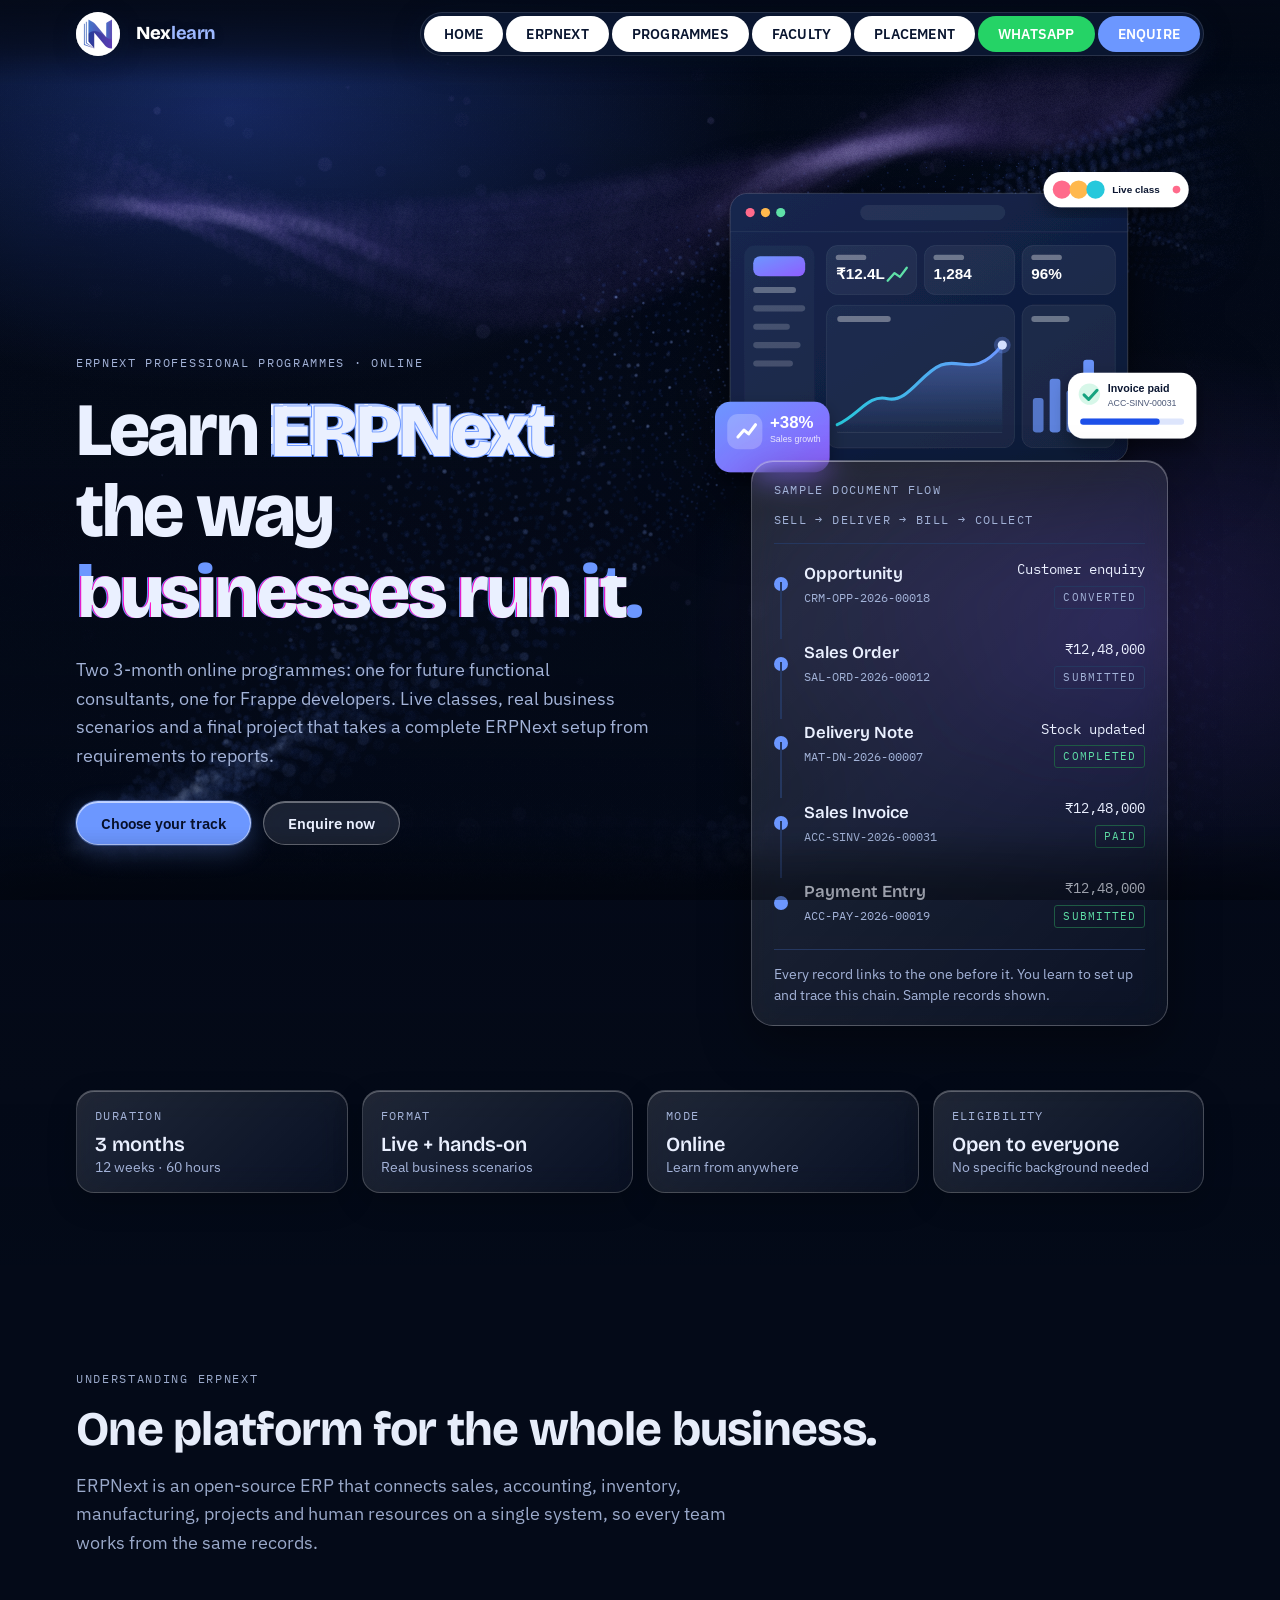
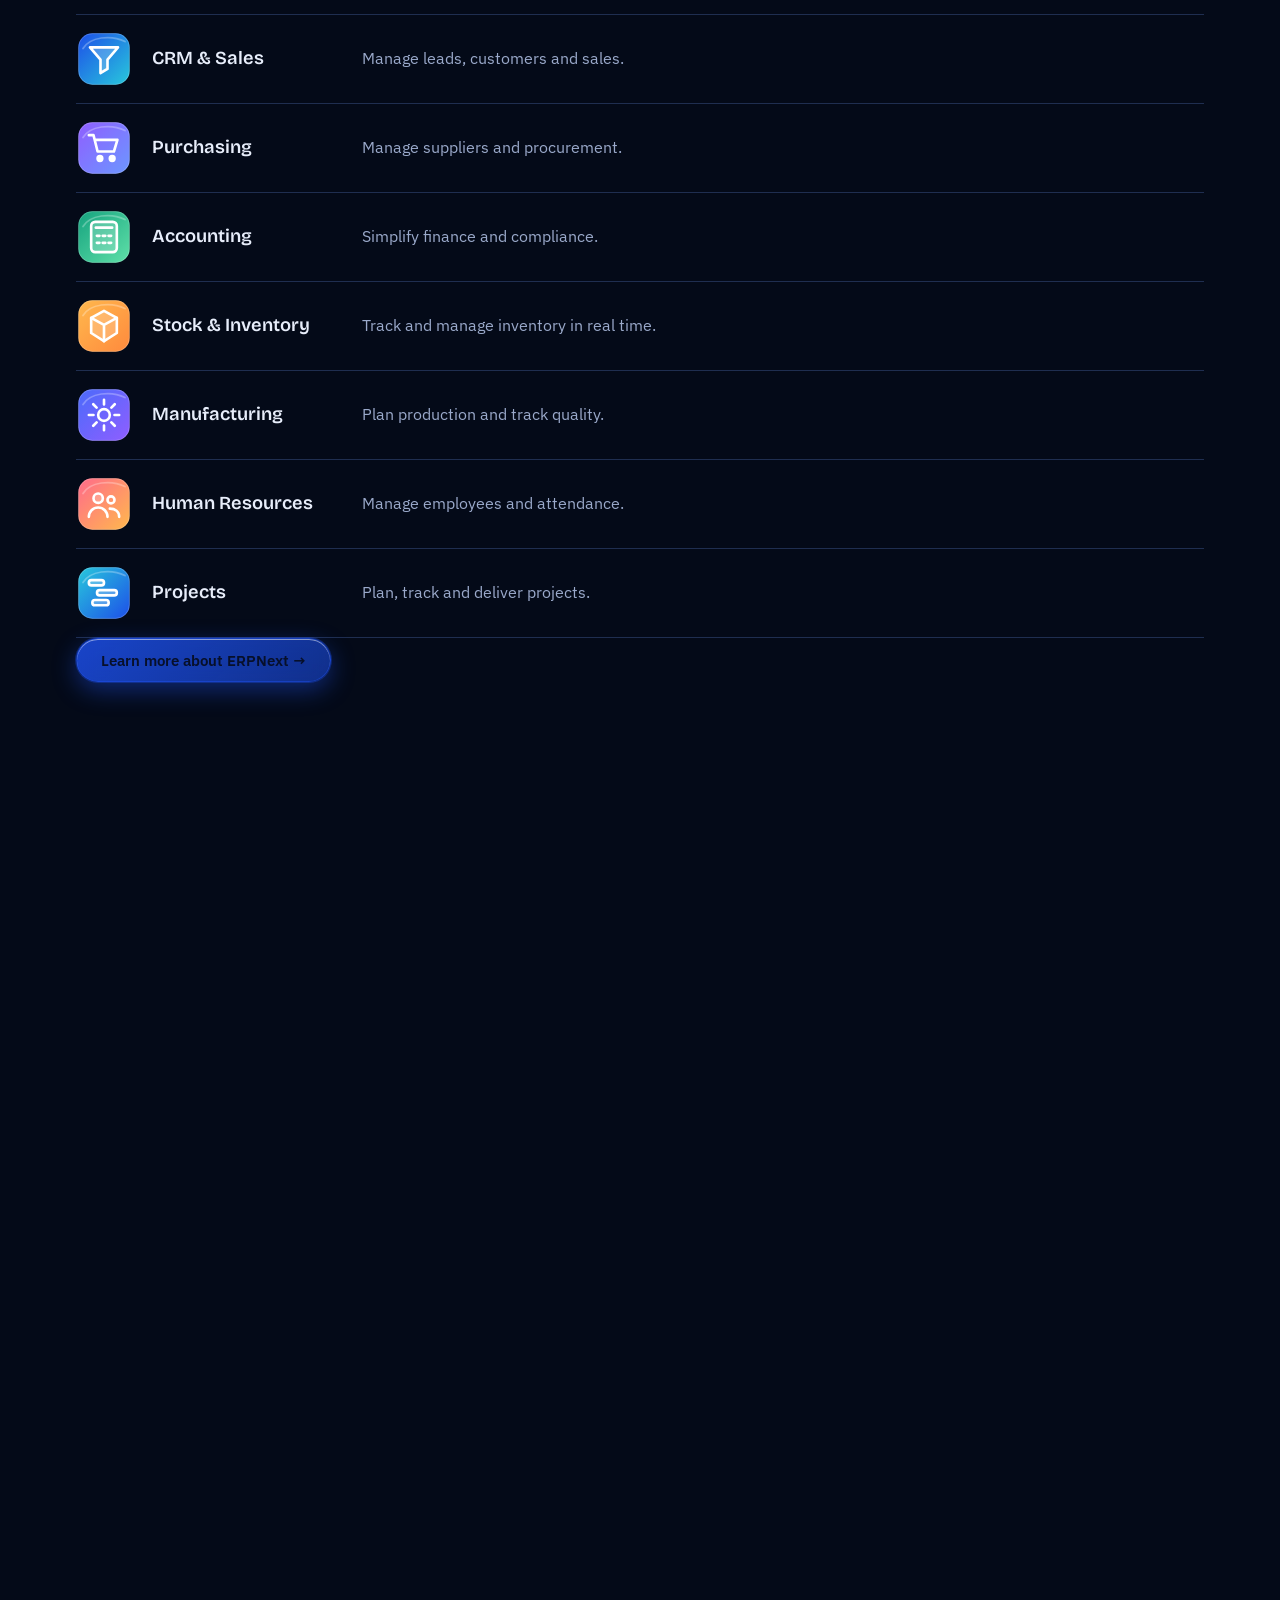
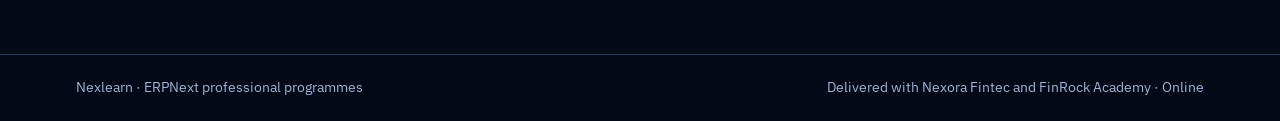
==== commit 94a45666: "v1 completed" ====
--- a/index.html
+++ b/index.html
@@ -12,7 +12,7 @@
   <link rel="preconnect" href="https://fonts.gstatic.com" crossorigin>
   <link rel="stylesheet" href="https://fonts.googleapis.com/css2?family=Bricolage+Grotesque:opsz,wght@12..96,500..800&family=IBM+Plex+Sans:wght@400;500;600&family=IBM+Plex+Mono:wght@400;500&display=swap">
   <link rel="icon" href="data:image/svg+xml,%3Csvg xmlns='http://www.w3.org/2000/svg' viewBox='0 0 32 32'%3E%3Crect width='32' height='32' rx='6' fill='%231D4FE8'/%3E%3Cpath d='M9.5 23V9.5L22.5 22.5V9' fill='none' stroke='%23FFFFFF' stroke-width='3' stroke-linecap='round' stroke-linejoin='round'/%3E%3C/svg%3E">
-  <link rel="stylesheet" href="assets/css/style.css?v=8">
+  <link rel="stylesheet" href="assets/css/style.css?v=22">
 </head>
 <body>
 <div class="fibers-bg" id="fibers-bg" aria-hidden="true"></div>
@@ -28,17 +28,18 @@
 </div>
 <header class="site-head">
   <div class="pn-wrap">
-    <a class="pn-logo" href="#top" aria-label="Nexlearn home"><img src="assets/img/nexlearn-mark.png" alt="Nexlearn logo" width="44" height="44"></a>
-    <a class="pn-brand" href="#top" aria-hidden="true" tabindex="-1">Nex<b>learn</b></a>
+    <a class="pn-logo" href="index.html" aria-label="Nexlearn home"><img src="assets/img/nexlearn-mark.png" alt="Nexlearn logo" width="44" height="44"></a>
+    <a class="pn-brand" href="index.html" aria-hidden="true" tabindex="-1">Nex<b>learn</b></a>
     <nav class="pill-nav" aria-label="Main">
       <button class="nav-toggle" aria-label="Menu" aria-expanded="false" aria-controls="nav-panel"><span class="nav-toggle-bar"></span><span class="nav-toggle-bar"></span><span class="nav-toggle-bar"></span></button>
       <ul class="pill-list" id="nav-list">
-        <li><a href="#erpnext" class="pill-item active"><span class="hover-circle" aria-hidden="true"></span><span class="label">ERPNext</span></a></li>
-        <li><a href="#programmes" class="pill-item"><span class="hover-circle" aria-hidden="true"></span><span class="label">Programmes</span></a></li>
-        <li><a href="#curriculum" class="pill-item"><span class="hover-circle" aria-hidden="true"></span><span class="label">Curriculum</span></a></li>
-        <li><a href="#faculty" class="pill-item"><span class="hover-circle" aria-hidden="true"></span><span class="label">Faculty</span></a></li>
-        <li><a href="#placement" class="pill-item"><span class="hover-circle" aria-hidden="true"></span><span class="label">Placement</span></a></li>
-        <li><a href="#enquire" class="pill-item pill-cta"><span class="hover-circle" aria-hidden="true"></span><span class="label">Enquire</span></a></li>
+        <li><a href="index.html" class="pill-item active"><span class="hover-circle" aria-hidden="true"></span><span class="label">Home</span></a></li>
+        <li><a href="erpnext.html" class="pill-item"><span class="hover-circle" aria-hidden="true"></span><span class="label">ERPNext</span></a></li>
+        <li><a href="programmes.html" class="pill-item"><span class="hover-circle" aria-hidden="true"></span><span class="label">Programmes</span></a></li>
+        <li><a href="faculty.html" class="pill-item"><span class="hover-circle" aria-hidden="true"></span><span class="label">Faculty</span></a></li>
+        <li><a href="placement.html" class="pill-item"><span class="hover-circle" aria-hidden="true"></span><span class="label">Placement</span></a></li>
+        <li><a href="https://wa.me/919495940468" target="_blank" rel="noopener" class="pill-item pill-wa"><span class="hover-circle" aria-hidden="true"></span><span class="label">WhatsApp</span></a></li>
+        <li><a href="enquire.html" class="pill-item pill-cta"><span class="hover-circle" aria-hidden="true"></span><span class="label">Enquire</span></a></li>
       </ul>
     </nav>
 
@@ -51,65 +52,66 @@
       </div>
       <div class="sm-panel">
         <ul class="sm-list" role="list">
-          <li><a href="#erpnext" class="sm-item" data-index="01"><span class="sm-label">ERPNext</span></a></li>
-          <li><a href="#programmes" class="sm-item" data-index="02"><span class="sm-label">Programmes</span></a></li>
-          <li><a href="#curriculum" class="sm-item" data-index="03"><span class="sm-label">Curriculum</span></a></li>
-          <li><a href="#faculty" class="sm-item" data-index="04"><span class="sm-label">Faculty</span></a></li>
-          <li><a href="#placement" class="sm-item" data-index="05"><span class="sm-label">Placement</span></a></li>
-          <li><a href="#enquire" class="sm-item sm-item-cta" data-index="06"><span class="sm-label">Enquire</span></a></li>
+          <li><a href="index.html" class="sm-item" data-index="01"><span class="sm-label">Home</span></a></li>
+          <li><a href="erpnext.html" class="sm-item" data-index="02"><span class="sm-label">ERPNext</span></a></li>
+          <li><a href="programmes.html" class="sm-item" data-index="03"><span class="sm-label">Programmes</span></a></li>
+          <li><a href="faculty.html" class="sm-item" data-index="04"><span class="sm-label">Faculty</span></a></li>
+          <li><a href="placement.html" class="sm-item" data-index="05"><span class="sm-label">Placement</span></a></li>
+          <li><a href="https://wa.me/919495940468" target="_blank" rel="noopener" class="sm-item sm-item-wa" data-index="06"><span class="sm-label">WhatsApp</span></a></li>
+          <li><a href="enquire.html" class="sm-item sm-item-cta" data-index="07"><span class="sm-label">Enquire</span></a></li>
         </ul>
       </div>
     </div>
   </div>
 </header>
 
-<main id="top">
+<main>
   <section class="band hero reveal" aria-labelledby="hero-title">
     <div class="wrap">
       <div class="hero-grid">
         <div>
           <p class="eyebrow">ERPNext professional programmes · Online</p>
-          <h1 id="hero-title">Learn ERPNext the way <span class="glitch-text" data-text="businesses run it."><em>businesses run it.</em></span></h1>
+          <h1 id="hero-title">Learn <span class="stroke-text" data-text="ERPNext">ERPNext</span> the way <span class="glitch-text" data-text="businesses run it."><em>businesses run it.</em></span></h1>
           <p class="lead">Two 3-month online programmes: one for future functional consultants, one for Frappe developers. Live classes, real business scenarios and a final project that takes a complete ERPNext setup from requirements to reports.</p>
           <div class="cta-row">
-            <a class="btn btn-primary" href="#programmes">Choose your track</a>
-            <a class="btn btn-ghost" href="#enquire">Enquire now</a>
+            <a class="btn btn-primary" href="programmes.html">Choose your track</a>
+            <a class="btn btn-ghost" href="enquire.html">Enquire now</a>
           </div>
         </div>
 
         <div class="hero-visual">
           <img class="hero-art" src="assets/img/art/hero-dashboard.svg" width="640" height="410" alt="ERPNext dashboard showing sales growth, invoices and a live class" decoding="async" fetchpriority="high">
-        <figure class="flow" aria-label="Sample ERPNext document flow from customer enquiry to payment">
-          <div class="flow-head"><span>Sample document flow</span><span>Sell → Deliver → Bill → Collect</span></div>
-          <ol>
-            <li class="doc">
-              <span class="node" aria-hidden="true"></span>
-              <div><span class="doc-type">Opportunity</span><span class="doc-id">CRM-OPP-2026-00018</span></div>
-              <div class="doc-side"><span class="amt">Customer enquiry</span><span class="pill">Converted</span></div>
-            </li>
-            <li class="doc">
-              <span class="node" aria-hidden="true"></span>
-              <div><span class="doc-type">Sales Order</span><span class="doc-id">SAL-ORD-2026-00012</span></div>
-              <div class="doc-side"><span class="amt">₹12,48,000</span><span class="pill">Submitted</span></div>
-            </li>
-            <li class="doc">
-              <span class="node" aria-hidden="true"></span>
-              <div><span class="doc-type">Delivery Note</span><span class="doc-id">MAT-DN-2026-00007</span></div>
-              <div class="doc-side"><span class="amt">Stock updated</span><span class="pill ok">Completed</span></div>
-            </li>
-            <li class="doc">
-              <span class="node" aria-hidden="true"></span>
-              <div><span class="doc-type">Sales Invoice</span><span class="doc-id">ACC-SINV-2026-00031</span></div>
-              <div class="doc-side"><span class="amt">₹12,48,000</span><span class="pill ok">Paid</span></div>
-            </li>
-            <li class="doc">
-              <span class="node" aria-hidden="true"></span>
-              <div><span class="doc-type">Payment Entry</span><span class="doc-id">ACC-PAY-2026-00019</span></div>
-              <div class="doc-side"><span class="amt">₹12,48,000</span><span class="pill ok">Submitted</span></div>
-            </li>
-          </ol>
-          <figcaption class="flow-foot">Every record links to the one before it. You learn to set up and trace this chain. Sample records shown.</figcaption>
-        </figure>
+          <figure class="flow" aria-label="Sample ERPNext document flow from customer enquiry to payment">
+            <div class="flow-head"><span>Sample document flow</span><span>Sell → Deliver → Bill → Collect</span></div>
+            <ol>
+              <li class="doc">
+                <span class="node" aria-hidden="true"></span>
+                <div><span class="doc-type">Opportunity</span><span class="doc-id">CRM-OPP-2026-00018</span></div>
+                <div class="doc-side"><span class="amt">Customer enquiry</span><span class="pill">Converted</span></div>
+              </li>
+              <li class="doc">
+                <span class="node" aria-hidden="true"></span>
+                <div><span class="doc-type">Sales Order</span><span class="doc-id">SAL-ORD-2026-00012</span></div>
+                <div class="doc-side"><span class="amt">₹12,48,000</span><span class="pill">Submitted</span></div>
+              </li>
+              <li class="doc">
+                <span class="node" aria-hidden="true"></span>
+                <div><span class="doc-type">Delivery Note</span><span class="doc-id">MAT-DN-2026-00007</span></div>
+                <div class="doc-side"><span class="amt">Stock updated</span><span class="pill ok">Completed</span></div>
+              </li>
+              <li class="doc">
+                <span class="node" aria-hidden="true"></span>
+                <div><span class="doc-type">Sales Invoice</span><span class="doc-id">ACC-SINV-2026-00031</span></div>
+                <div class="doc-side"><span class="amt">₹12,48,000</span><span class="pill ok">Paid</span></div>
+              </li>
+              <li class="doc">
+                <span class="node" aria-hidden="true"></span>
+                <div><span class="doc-type">Payment Entry</span><span class="doc-id">ACC-PAY-2026-00019</span></div>
+                <div class="doc-side"><span class="amt">₹12,48,000</span><span class="pill ok">Submitted</span></div>
+              </li>
+            </ol>
+            <figcaption class="flow-foot">Every record links to the one before it. You learn to set up and trace this chain. Sample records shown.</figcaption>
+          </figure>
         </div>
       </div>
 
@@ -122,332 +124,41 @@
     </div>
   </section>
 
-  <section id="erpnext" aria-labelledby="erp-title" class="reveal reveal-delay-1">
+  <section id="overview" class="reveal reveal-delay-1">
     <div class="wrap">
-      <div class="split">
-        <div class="sticky">
-          <p class="eyebrow">Understanding ERPNext</p>
-          <h2 id="erp-title">One platform for the whole business.</h2>
-          <p class="lead">ERPNext is an open-source ERP that connects sales, accounting, inventory, manufacturing, projects and human resources on a single system, so every team works from the same records.</p>
-        </div>
-        <ul class="modules">
-          <li><img class="ico" src="assets/img/art/icon-crm.svg" width="56" height="56" alt="" loading="lazy" decoding="async"><strong>CRM &amp; Sales</strong><span>Manage leads, customers and sales.</span></li>
-          <li><img class="ico" src="assets/img/art/icon-purchasing.svg" width="56" height="56" alt="" loading="lazy" decoding="async"><strong>Purchasing</strong><span>Manage suppliers and procurement.</span></li>
-          <li><img class="ico" src="assets/img/art/icon-accounting.svg" width="56" height="56" alt="" loading="lazy" decoding="async"><strong>Accounting</strong><span>Simplify finance and compliance.</span></li>
-          <li><img class="ico" src="assets/img/art/icon-stock.svg" width="56" height="56" alt="" loading="lazy" decoding="async"><strong>Stock &amp; Inventory</strong><span>Track and manage inventory in real time.</span></li>
-          <li><img class="ico" src="assets/img/art/icon-manufacturing.svg" width="56" height="56" alt="" loading="lazy" decoding="async"><strong>Manufacturing</strong><span>Plan production and track quality.</span></li>
-          <li><img class="ico" src="assets/img/art/icon-hr.svg" width="56" height="56" alt="" loading="lazy" decoding="async"><strong>Human Resources</strong><span>Manage employees and attendance.</span></li>
-          <li><img class="ico" src="assets/img/art/icon-projects.svg" width="56" height="56" alt="" loading="lazy" decoding="async"><strong>Projects</strong><span>Plan, track and deliver projects.</span></li>
-        </ul>
+      <div class="sec-head">
+        <p class="eyebrow">Understanding ERPNext</p>
+        <h2>One platform for the whole business.</h2>
+        <p class="lead">ERPNext is an open-source ERP that connects sales, accounting, inventory, manufacturing, projects and human resources on a single system, so every team works from the same records.</p>
       </div>
-
-      <ul class="benefits" aria-label="Key benefits of ERPNext">
-        <li>Integrated business functions</li>
-        <li>Centralised and accurate records</li>
-        <li>Configurable workflows</li>
-        <li>Real-time reporting</li>
-        <li>Reduced manual duplication</li>
-        <li>Open-source flexibility</li>
+      <ul class="modules">
+        <li><img class="ico" src="assets/img/art/icon-crm.svg" width="56" height="56" alt="" loading="lazy" decoding="async"><strong>CRM &amp; Sales</strong><span>Manage leads, customers and sales.</span></li>
+        <li><img class="ico" src="assets/img/art/icon-purchasing.svg" width="56" height="56" alt="" loading="lazy" decoding="async"><strong>Purchasing</strong><span>Manage suppliers and procurement.</span></li>
+        <li><img class="ico" src="assets/img/art/icon-accounting.svg" width="56" height="56" alt="" loading="lazy" decoding="async"><strong>Accounting</strong><span>Simplify finance and compliance.</span></li>
+        <li><img class="ico" src="assets/img/art/icon-stock.svg" width="56" height="56" alt="" loading="lazy" decoding="async"><strong>Stock &amp; Inventory</strong><span>Track and manage inventory in real time.</span></li>
+        <li><img class="ico" src="assets/img/art/icon-manufacturing.svg" width="56" height="56" alt="" loading="lazy" decoding="async"><strong>Manufacturing</strong><span>Plan production and track quality.</span></li>
+        <li><img class="ico" src="assets/img/art/icon-hr.svg" width="56" height="56" alt="" loading="lazy" decoding="async"><strong>Human Resources</strong><span>Manage employees and attendance.</span></li>
+        <li><img class="ico" src="assets/img/art/icon-projects.svg" width="56" height="56" alt="" loading="lazy" decoding="async"><strong>Projects</strong><span>Plan, track and deliver projects.</span></li>
       </ul>
-
-      <div class="adopt-head">
-        <div>
-          <p class="eyebrow">Industry adoption</p>
-          <h2 style="margin-top:12px">Trusted by diverse organisations.</h2>
-        </div>
-        <p class="big-stat"><span class="count-up reveal reveal-delay-1" data-count="100000" data-suffix="+">0</span><small>organisations worldwide, from startups to enterprises</small></p>
-      </div>
-      <div class="table-scroll">
-        <table class="adopt">
-          <thead><tr><th>Organisation</th><th>Sector</th><th>Uses ERPNext for</th></tr></thead>
-          <tbody>
-            <tr><th scope="row">Zerodha</th><td>Financial services</td><td>HR and back-office operations</td></tr>
-            <tr><th scope="row">Teabox</th><td>E-commerce / Retail</td><td>Inventory, purchasing and sales</td></tr>
-            <tr><th scope="row">Sapcon Instruments</th><td>Manufacturing</td><td>Manufacturing, inventory and quality management</td></tr>
-            <tr><th scope="row">CERHI</th><td>Healthcare / Social impact</td><td>Projects, finance and human resources</td></tr>
-            <tr><th scope="row">Talayana</th><td>Agriculture / Food processing</td><td>Procurement, production and distribution</td></tr>
-            <tr><th scope="row">Various SMEs</th><td>Construction / Engineering</td><td>End-to-end operations management</td></tr>
-          </tbody>
-        </table>
-      </div>
-      <p class="industries">Manufacturing · Retail &amp; Distribution · Healthcare · Construction · Agriculture · and more</p>
+      <a class="btn btn-primary" href="erpnext.html">Learn more about ERPNext →</a>
     </div>
   </section>
 
-  <section id="programmes" aria-labelledby="prog-title" style="background:var(--card);border-block:1px solid var(--line)" class="reveal reveal-delay-2">
-    <div class="wrap">
-      <div class="sec-head">
-        <p class="eyebrow">Professional programmes</p>
-        <h2 id="prog-title">Two tracks. One complete ERPNext journey.</h2>
-        <p class="lead">Both run for 12 weeks and 60 hours, live and hands-on. Pick the side of ERPNext you want to work on, or tell us which fits and we will help you decide.</p>
-      </div>
-
-      <div class="chooser" style="background:var(--paper)">
-        <fieldset class="jelly-fieldset">
-          <legend>What do you want to do with ERPNext?</legend>
-          <label class="jelly-opt"><input type="radio" name="goal" value="functional" checked><span>Set up and manage ERPNext for a business</span></label>
-          <label class="jelly-opt"><input type="radio" name="goal" value="development"><span>Write code: custom apps, scripts and integrations</span></label>
-          <label class="jelly-opt"><input type="radio" name="goal" value="functional"><span>Move into an implementation or support role</span></label>
-          <label class="jelly-opt"><input type="radio" name="goal" value="functional"><span>Understand and manage my own business better</span></label>
-          <label class="jelly-opt"><input type="radio" name="goal" value="development"><span>Build and extend business modules on Frappe</span></label>
-        </fieldset>
-        <div class="pick" id="pick" aria-live="polite">
-          <p class="eyebrow">Your best fit</p>
-          <h3 id="pick-name">ERPNext Functional Learning</h3>
-          <p id="pick-text">Configure and manage ERPNext modules across sales, purchasing, accounting, stock, manufacturing, projects and HR, using real business scenarios.</p>
-          <a href="#curriculum">See the 12-week curriculum →</a>
-        </div>
-      </div>
-
-      <div class="tracks">
-        <article class="track" id="functional">
-          <img class="track-art" src="assets/img/art/track-functional.svg" width="640" height="260" alt="Illustration of an ERPNext document workflow from opportunity to invoice and payment" loading="lazy" decoding="async">
-          <div>
-            <p class="eyebrow">Track 1 · Designed for real-world roles</p>
-            <h3>ERPNext Functional Learning</h3>
-          </div>
-          <p>Learn to implement and manage ERPNext across key business functions. Gain the practical skills to work as an ERPNext Functional Consultant in real business environments.</p>
-          <ul class="specs"><li>3 months</li><li>12 weeks · 60 hours</li><li>Live + hands-on</li><li>Practical projects</li></ul>
-          <div>
-            <h4>Learning objectives</h4>
-            <ul class="checks">
-              <li>Understand ERP concepts and business processes</li>
-              <li>Configure and manage key modules</li>
-              <li>Work with real business scenarios</li>
-              <li>Generate reports and insights</li>
-              <li>Prepare for implementation and support roles</li>
-            </ul>
-          </div>
-          <p>You finish by working on a complete ERPNext setup, guided by industry experts, using real business use cases.</p>
-          <a class="btn btn-primary" href="#enquire" data-track="functional" style="justify-self:start">Enquire about this track</a>
-        </article>
-
-        <article class="track" id="development">
-          <img class="track-art" src="assets/img/art/track-development.svg" width="640" height="260" alt="Illustration of a code editor next to an ERPNext form" loading="lazy" decoding="async">
-          <div>
-            <p class="eyebrow">Track 2 · For aspiring developers</p>
-            <h3>ERPNext Development Programme</h3>
-          </div>
-          <p>Learn to customise, extend and develop solutions on ERPNext using modern development practices. Gain hands-on experience in the Frappe Framework to build real-world business solutions.</p>
-          <ul class="specs"><li>3 months</li><li>12 weeks · 60 hours</li><li>Live + hands-on</li><li>Real projects and custom modules</li></ul>
-          <div>
-            <h4>Learning objectives</h4>
-            <ul class="checks">
-              <li>Understand Frappe Framework architecture</li>
-              <li>Develop custom apps and modules</li>
-              <li>Customise existing ERPNext modules</li>
-              <li>Integrate with external systems and APIs</li>
-              <li>Build real business solutions and deploy</li>
-              <li>Follow best practices and development workflow</li>
-            </ul>
-          </div>
-<pre class="code-box" aria-label="Example server script"><code><span class="k">import</span> frappe
-<span class="k">from</span> frappe.model.document <span class="k">import</span> Document
-
-<span class="k">class</span> SalesInvoice(Document):
-    <span class="k">def</span> validate(self):
-        <span class="k">if not</span> self.customer:
-            frappe.throw(<span class="s">"Customer is required"</span>)</code></pre>
-          <p class="code-cap">The kind of business rule you write in the server scripts module.</p>
-          <a class="btn btn-primary" href="#enquire" data-track="development" style="justify-self:start">Enquire about this track</a>
-        </article>
-      </div>
-
-      <div class="curr-head reveal reveal-delay-3" id="curriculum">
-        <p class="eyebrow">12-week curriculum</p>
-        <h3>Week by week, side by side.</h3>
-        <p class="lead">Both tracks run in parallel for 12 weeks. Each row is one week of live, hands-on training.</p>
-      </div>
-      <div class="table-scroll">
-        <table class="ledger">
-          <thead><tr><th scope="col">Week</th><th scope="col">Functional Learning</th><th scope="col">Development</th></tr></thead>
-          <tbody>
-            <tr><th scope="row">01</th><td data-label="Functional">ERP basics and business processes</td><td data-label="Development">Introduction to Frappe &amp; ERPNext</td></tr>
-            <tr><th scope="row">02</th><td data-label="Functional">Master data and setup</td><td data-label="Development">Development environment setup</td></tr>
-            <tr><th scope="row">03</th><td data-label="Functional">CRM and sales</td><td data-label="Development">App development basics</td></tr>
-            <tr><th scope="row">04</th><td data-label="Functional">Purchasing and suppliers</td><td data-label="Development">DocTypes, fields and customisation</td></tr>
-            <tr><th scope="row">05</th><td data-label="Functional">Accounting and finance</td><td data-label="Development">Client scripts and UI customisation</td></tr>
-            <tr><th scope="row">06</th><td data-label="Functional">Stock and inventory</td><td data-label="Development">Server scripts and business logic</td></tr>
-            <tr><th scope="row">07</th><td data-label="Functional">Manufacturing</td><td data-label="Development">Reports and print formats</td></tr>
-            <tr><th scope="row">08</th><td data-label="Functional">Projects</td><td data-label="Development">Workflows, permissions and roles</td></tr>
-            <tr><th scope="row">09</th><td data-label="Functional">Human resources</td><td data-label="Development">Integrations: APIs, webhooks, third-party</td></tr>
-            <tr><th scope="row">10</th><td data-label="Functional">Payroll</td><td data-label="Development">Custom modules: Buying, Selling, Inventory and more</td></tr>
-            <tr><th scope="row">11</th><td data-label="Functional">Websites, assets, support and workflows</td><td data-label="Development">Testing, deployment and version control</td></tr>
-            <tr><th scope="row">12</th><td data-label="Functional">Implementation, reporting and final project</td><td data-label="Development">Final project and presentation</td></tr>
-          </tbody>
-        </table>
-      </div>
-
-      <div class="projects">
-        <div>
-          <h4>Final practical project</h4>
-          <p>Functional Learning: set up a business in ERPNext from the first requirement to the last report.</p>
-          <ol class="steps reveal">
-            <li>Business requirements</li><li>System configuration</li><li>Data setup</li><li>Testing and validation</li><li>Reports and documentation</li>
-          </ol>
-        </div>
-        <div>
-          <h4>Final development project</h4>
-          <p>Development: build, test and ship a module that solves a real business problem.</p>
-          <ol class="steps reveal reveal-delay-1">
-            <li>Requirement analysis</li><li>Module development</li><li>Integration &amp; testing</li><li>Deployment</li><li>Documentation &amp; presentation</li>
-          </ol>
-        </div>
-      </div>
-    </div>
-  </section>
-
-  <section id="faculty" aria-labelledby="fac-title" class="reveal reveal-delay-3">
-    <div class="wrap">
-      <div class="sec-head">
-        <p class="eyebrow">Your faculty</p>
-        <h2 id="fac-title">Two specialists. One functional, one technical.</h2>
-        <p class="lead">Learn ERPNext from people who work in functional modules and Frappe development, with a practical focus on turning business needs into technical solutions.</p>
-      </div>
-      <div class="faculty">
-        <article class="person">
-          <div class="id">
-            <div class="mono" aria-hidden="true">SP</div>
-            <div>
-              <h3>Shejal Patil</h3>
-              <p class="role">ERPNext Module Specialist</p>
-              <p class="meta">2 years at Wahni IT Solutions</p>
-              <ul class="tags"><li>Python</li><li>SQL</li><li>Data Analytics</li></ul>
-              <a class="ln" href="https://www.linkedin.com/in/shejal-patil-52b87a242" target="_blank" rel="noopener">linkedin.com/in/shejal-patil-52b87a242</a>
-            </div>
-          </div>
-          <div class="learn">
-            <h4>Where business meets ERP</h4>
-            <p>Learn how ERPNext modules connect and keep day-to-day operations running smoothly.</p>
-            <ul>
-              <li>How ERPNext modules work together</li>
-              <li>Real business workflows, step by step</li>
-              <li>How ERP supports daily operations</li>
-              <li>From business needs to technical solutions</li>
-            </ul>
-          </div>
-        </article>
-        <article class="person">
-          <div class="id">
-            <div class="mono" aria-hidden="true">IV</div>
-            <div>
-              <h3>Indrajith VS</h3>
-              <p class="role">ERPNext Developer</p>
-              <p class="meta">Frappe Framework Certified</p>
-              <ul class="tags"><li>Customization</li><li>ERPNext v15</li><li>Open Source</li></ul>
-              <a class="ln" href="https://www.linkedin.com/in/indrajith-vs" target="_blank" rel="noopener">linkedin.com/in/indrajith-vs</a>
-            </div>
-          </div>
-          <div class="learn">
-            <h4>Build smarter on Frappe</h4>
-            <p>Learn how ERPNext is built, customised and extended to solve real business problems.</p>
-            <ul>
-              <li>How ERPNext is built under the hood</li>
-              <li>Customising ERPNext for real needs</li>
-              <li>Building business apps on Frappe</li>
-              <li>Developing and optimising ERPNext apps</li>
-            </ul>
-          </div>
-        </article>
-      </div>
-      <p class="duo">Functional modules. Frappe development. <span>Hands-on learning on both sides of ERPNext.</span></p>
-    </div>
-  </section>
-
-  <section id="placement" aria-labelledby="place-title" style="background:var(--card);border-block:1px solid var(--line)" class="reveal reveal-delay-1">
-    <div class="wrap">
-      <div class="split">
-        <div class="sticky">
-          <p class="eyebrow">Placement assistance</p>
-          <h2 id="place-title">From learning to opportunities.</h2>
-          <p class="lead">Dedicated placement assistance to help you take the next step in your career.</p>
-          <div class="notice" role="note">
-            <strong>Placement assistance, not a guarantee</strong>
-            We provide placement assistance services including resume building, interview preparation, job opportunities and internships. Final placement depends on your skills, performance and employer selection process.
-          </div>
-        </div>
-        <ul class="services">
-          <li><img class="ico" src="assets/img/art/icon-resume.svg" width="52" height="52" alt="" loading="lazy" decoding="async"><strong>Resume building</strong><span>Create a professional resume that highlights your skills and projects.</span></li>
-          <li><img class="ico" src="assets/img/art/icon-interview.svg" width="52" height="52" alt="" loading="lazy" decoding="async"><strong>Interview preparation</strong><span>Get ready with mock interviews and expert guidance.</span></li>
-          <li><img class="ico" src="assets/img/art/icon-jobs.svg" width="52" height="52" alt="" loading="lazy" decoding="async"><strong>Job opportunities</strong><span>Access opportunities shared by our network of hiring partners.</span></li>
-          <li><img class="ico" src="assets/img/art/icon-internship.svg" width="52" height="52" alt="" loading="lazy" decoding="async"><strong>Internship support</strong><span>Find internship opportunities to gain real-world experience.</span></li>
-        </ul>
-      </div>
-
-      <div class="who">
-        <p class="eyebrow">Who can join</p>
-        <h3 style="margin-top:12px">Open to everyone.</h3>
-        <p class="lead">No specific academic background is required. Anyone with an interest in ERP, business systems or technology can join.</p>
-        <ul class="who-grid">
-          <li><img class="who-img" src="assets/img/art/who-students.svg" width="480" height="300" alt="Illustration of a student with a laptop, books and a graduation cap" loading="lazy" decoding="async"><strong>Students</strong><span>Build career-ready skills for better opportunities.</span></li>
-          <li><img class="who-img" src="assets/img/art/who-professionals.svg" width="480" height="300" alt="Illustration of career growth as rising steps" loading="lazy" decoding="async"><strong>Working professionals</strong><span>Upskill and upgrade your career.</span></li>
-          <li><img class="who-img" src="assets/img/art/who-owners.svg" width="480" height="300" alt="Illustration of a shop with a sales counter" loading="lazy" decoding="async"><strong>Business owners</strong><span>Understand and manage your own business better.</span></li>
-        </ul>
-      </div>
-    </div>
-  </section>
-
-  <section class="band enquire reveal reveal-delay-2" id="enquire" aria-labelledby="enq-title">
+  <section class="band enquire reveal reveal-delay-2">
     <div class="wrap">
       <div class="enquire-grid">
         <div>
           <p class="eyebrow">Enquiries</p>
-          <h2 id="enq-title">Take the next step.</h2>
+          <h2>Take the next step.</h2>
           <p class="lead">Gain practical ERPNext skills and be ready for real-world opportunities. Call or visit to ask about the Functional Learning and Development tracks.</p>
           <img class="enquire-art" src="assets/img/art/enquire-art.svg" width="480" height="300" alt="Illustration of enquiry confirmation cards and a weekend class calendar" loading="lazy" decoding="async">
           <p class="batch-info">Next batch starts soon · Weekend classes · Fee details shared after you enquire.</p>
         </div>
         <dl class="contact">
           <div><dt>Visit</dt><dd><a href="https://www.nexorafintech.com" target="_blank" rel="noopener">www.nexorafintech.com</a></dd></div>
-          <div>
-            <dt>Phone</dt>
-            <dd>
-              <span class="line-copy"><a href="tel:7907360873"><span class="num" id="ph1">7907360873</span></a><button type="button" class="copy" data-target="ph1">Copy</button></span>
-              <span class="line-copy"><a href="tel:9188735750"><span class="num" id="ph2">9188735750</span></a><button type="button" class="copy" data-target="ph2">Copy</button></span>
-            </dd>
-          </div>
-          <div><dt>Mode</dt><dd>Online programme</dd></div>
+          <div><dt>Phone</dt><dd><span class="line-copy"><a href="tel:+919495940468"><span class="num" id="ph1">+91 9495940468</span></a><a href="https://wa.me/919495940468" target="_blank" rel="noopener" class="wa-pill"><svg viewBox="0 0 24 24" fill="#fff" aria-hidden="true"><path d="M20.54 4.62c-5.65-5.65-14.78-5.65-20.43 0-5.65 5.66-5.65 14.79 0 20.44 2.83 2.83 6.54 4.38 10.22 4.38s7.39-1.55 10.22-4.37c5.65-5.65 5.65-14.78 0-20.43zM12 22c-4.42 0-8-3.58-8-8a7.94 7.94 0 0 1 2.19-5.63l-2.58-1.14a1 1 0 0 1 .6-1.85l3.24 1.66c.59.3 1.25.45 1.89.45.28 0 .57-.08.84-.24l2.93-1.15a7.6 7.6 0 0 0 1.75-2.34l-1.73-3.1a1 1 0 0 1 .29-.95l1.41-1.41c.4-.4 1.08-.22 1.2.19l3.1 1.73a7.6 7.6 0 0 0 2.33 1.75l1.15 2.93c.16.27.24.56.24.84 0 .64-.15 1.3-.45 1.89l-1.66 3.24c-.15.3-.42.58-.85.61a1 1 0 0 1-.53-.11L18 13.82a7.9 7.9 0 0 1-5.63 2.19C8.42 22 4.84 22 4 22a7.94 7.94 0 0 1-5.63-2.19C.2 19.18-.37 15.6 1.01 12.42c.7-1.61 2.1-2.89 3.71-3.44l1.14-2.58a1 1 0 0 1 1.85-.6l1.66 3.24c.3.59.45 1.25.45 1.89 0 .64-.08 1.24-.24 1.84l-1.15 2.93c-.09.27-.24.53-.39.79z"/></svg></a><button type="button" class="copy" data-target="ph1">Copy</button></span></dd></div>
         </dl>
-      </div>
-
-      <form class="enquire-form" name="enquiry" method="POST" action="https://formspree.io/f/your-form-id-here" novalidate>
-        <!-- Replace the action above with your Formspree/Netlify endpoint to receive submissions. -->
-        <div class="sec-head" style="margin-bottom:24px">
-          <p class="eyebrow">Send us your details</p>
-          <h2 style="margin:0 0 8px">We’ll get back within one working day.</h2>
-        </div>
-        <div class="form-grid">
-          <div>
-            <label for="enq-name">Full name <span class="req" style="color:var(--accent)">*</span></label>
-            <input type="text" id="enq-name" name="name" required placeholder="e.g. Aarti Sharma">
-          </div>
-          <div>
-            <label for="enq-phone">WhatsApp phone <span class="req" style="color:var(--accent)">*</span></label>
-            <input type="tel" id="enq-phone" name="phone" required placeholder="+91 98765 43210">
-          </div>
-          <div style="grid-column:1 / -1">
-            <label for="enq-track">Track you're interested in</label>
-            <div class="glide-select">
-              <select id="enq-track" name="track">
-                <option value="">Let us help you decide</option>
-                <option value="functional">ERPNext Functional Learning</option>
-                <option value="development">ERPNext Development Programme</option>
-              </select>
-            </div>
-          </div>
-          <div style="grid-column:1 / -1">
-            <label for="enq-message">Message</label>
-            <textarea id="enq-message" name="message" rows="4" placeholder="Tell us your background and when you'd like to start."></textarea>
-          </div>
-          <div style="grid-column:1 / -1; display:flex; gap:10px; align-items:flex-start">
-            <button type="submit" class="btn btn-primary">Send enquiry</button>
-            <div id="enq-toast" class="swipe-toast"></div>
-          </div>
-        </div>
-      </form>
-      <div class="about">
-        <div><h4>About Nexora Fintec</h4><p>Nexora Fintec focuses on technology solutions and digital transformation, with a strong interest in open-source systems such as ERPNext.</p></div>
-        <div><h4>About FinRock Academy</h4><p>FinRock Academy delivers industry-focused training programmes to build practical skills and support career growth.</p></div>
+        <a class="btn btn-primary" href="enquire.html">Send us your details →</a>
       </div>
     </div>
   </section>
@@ -460,6 +171,6 @@
   </div>
 </footer>
   <script src="assets/js/ghost-fibers.js" defer></script>
-  <script src="assets/js/script.js?v=4" defer></script>
+  <script src="assets/js/script.js?v=15" defer></script>
 </body>
-</html>+</html>
--- a/assets/css/style.css
+++ b/assets/css/style.css
@@ -377,6 +377,86 @@
 .reveal-delay-1 { transition-delay: 0.1s; }
 .reveal-delay-2 { transition-delay: 0.2s; }
 .reveal-delay-3 { transition-delay: 0.3s; }
+
+/* ============ Title Animation ============ */
+@keyframes title-reveal {
+  0% { opacity: 0; transform: translateY(16px) scale(0.97); }
+  60% { transform: scale(1.02); }
+  100% { opacity: 1; transform: translateY(0) scale(1); }
+}
+
+.hero h1 {
+  animation: title-reveal 0.9s ease-out forwards;
+}
+
+/* Centered hero titles on inner pages */
+.center-hero .eyebrow,
+.center-hero .lead,
+.center-hero h1 {
+  text-align: center;
+}
+.center-hero .cta-row {
+  justify-content: center;
+}
+.center-hero .hero-grid > div:first-child {
+  grid-column: 1 / -1;
+  display: flex;
+  flex-direction: column;
+  align-items: center;
+  text-align: center;
+}
+
+/* WhatsApp pill link */
+.wa-pill {
+  display: inline-flex;
+  align-items: center;
+  gap: 6px;
+  margin-left: 8px;
+  padding: 6px 12px;
+  background: #25D366;
+  color: #fff;
+  border-radius: 9999px;
+  text-decoration: none;
+  font-size: 0.85rem;
+  font-weight: 600;
+  vertical-align: middle;
+}
+.wa-pill svg {
+  display: block;
+  width: 14px;
+  height: 14px;
+}
+.wa-pill:hover {
+  background: #1eb458;
+  filter: brightness(1.05);
+}
+
+/* WhatsApp pill in navbar */
+.pill-wa {
+  background: #25D366 !important;
+  color: #fff !important;
+}
+.pill-wa .label { color: #fff !important; }
+.pill-wa .hover-circle { background: rgba(255,255,255,0.2) !important; }
+.sm-item-wa {
+  background: #25D366;
+  color: #fff;
+  border-radius: 10px;
+  padding: 11px 16px;
+  display: inline-block;
+  font-size: 0.95rem;
+  transform: translateY(30px);
+  transition: transform 0.7s cubic-bezier(0.7, 0, 0.2, 1);
+  transition-delay: 0.64s;
+  text-decoration: none;
+}
+.staggered-menu.open .sm-item-wa { transform: translateY(0); }
+  grid-column: 1 / -1;
+  display: flex;
+  flex-direction: column;
+  align-items: center;
+  text-align: center;
+}
 
 /* ============ Counter / Count Up ============ */
 .count-up {
@@ -1075,3 +1155,46 @@
   -webkit-mask-image: linear-gradient(to top, #000 0%, #0000 60%, #0000 100%);
 }
 @keyframes eb-fade { to { opacity: 1; } }
+
+/* ============ Stroke Text (ReactBits: stroke-text) ============ */
+.stroke-text {
+  display: inline-block;
+  position: relative;
+  line-height: 1;
+}
+.stroke-text__svg {
+  position: absolute;
+  inset: 0;
+  width: 100%;
+  height: 100%;
+  pointer-events: none;
+  z-index: 1;
+}
+.stroke-text__stroke {
+  fill: none;
+  stroke: var(--band-accent);
+  stroke-width: 2;
+  stroke-linecap: round;
+  stroke-linejoin: round;
+  stroke-dasharray: var(--stroke-length);
+  stroke-dashoffset: var(--stroke-length);
+}
+.stroke-text__stroke--draw {
+  animation: stroke-draw 1.6s ease forwards;
+}
+@keyframes stroke-draw {
+  to { stroke-dashoffset: 0; }
+}
+.stroke-text__fill {
+  fill: currentColor;
+  opacity: 0;
+}
+
+@media (prefers-reduced-motion: reduce) {
+  .stroke-text__stroke {
+    stroke-dashoffset: 0 !important;
+  }
+  .stroke-text__fill {
+    opacity: 1 !important;
+  }
+}
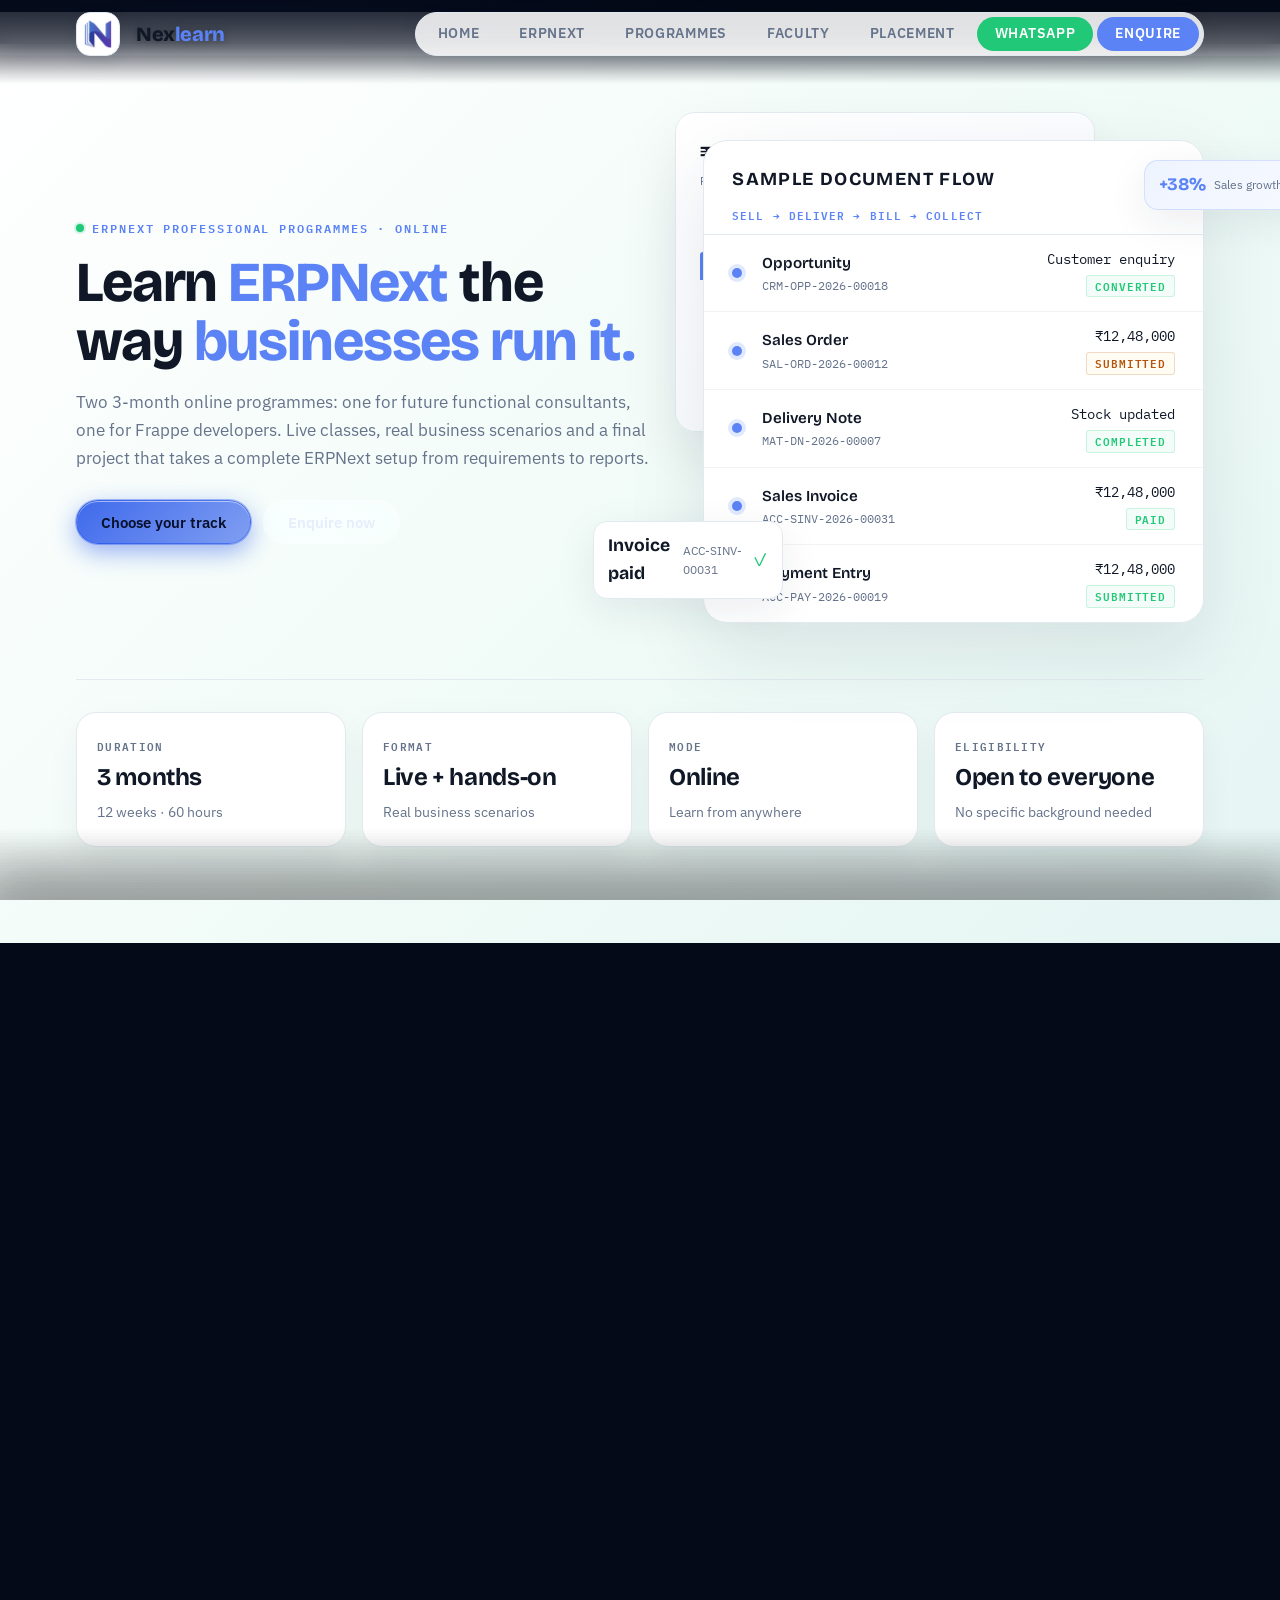
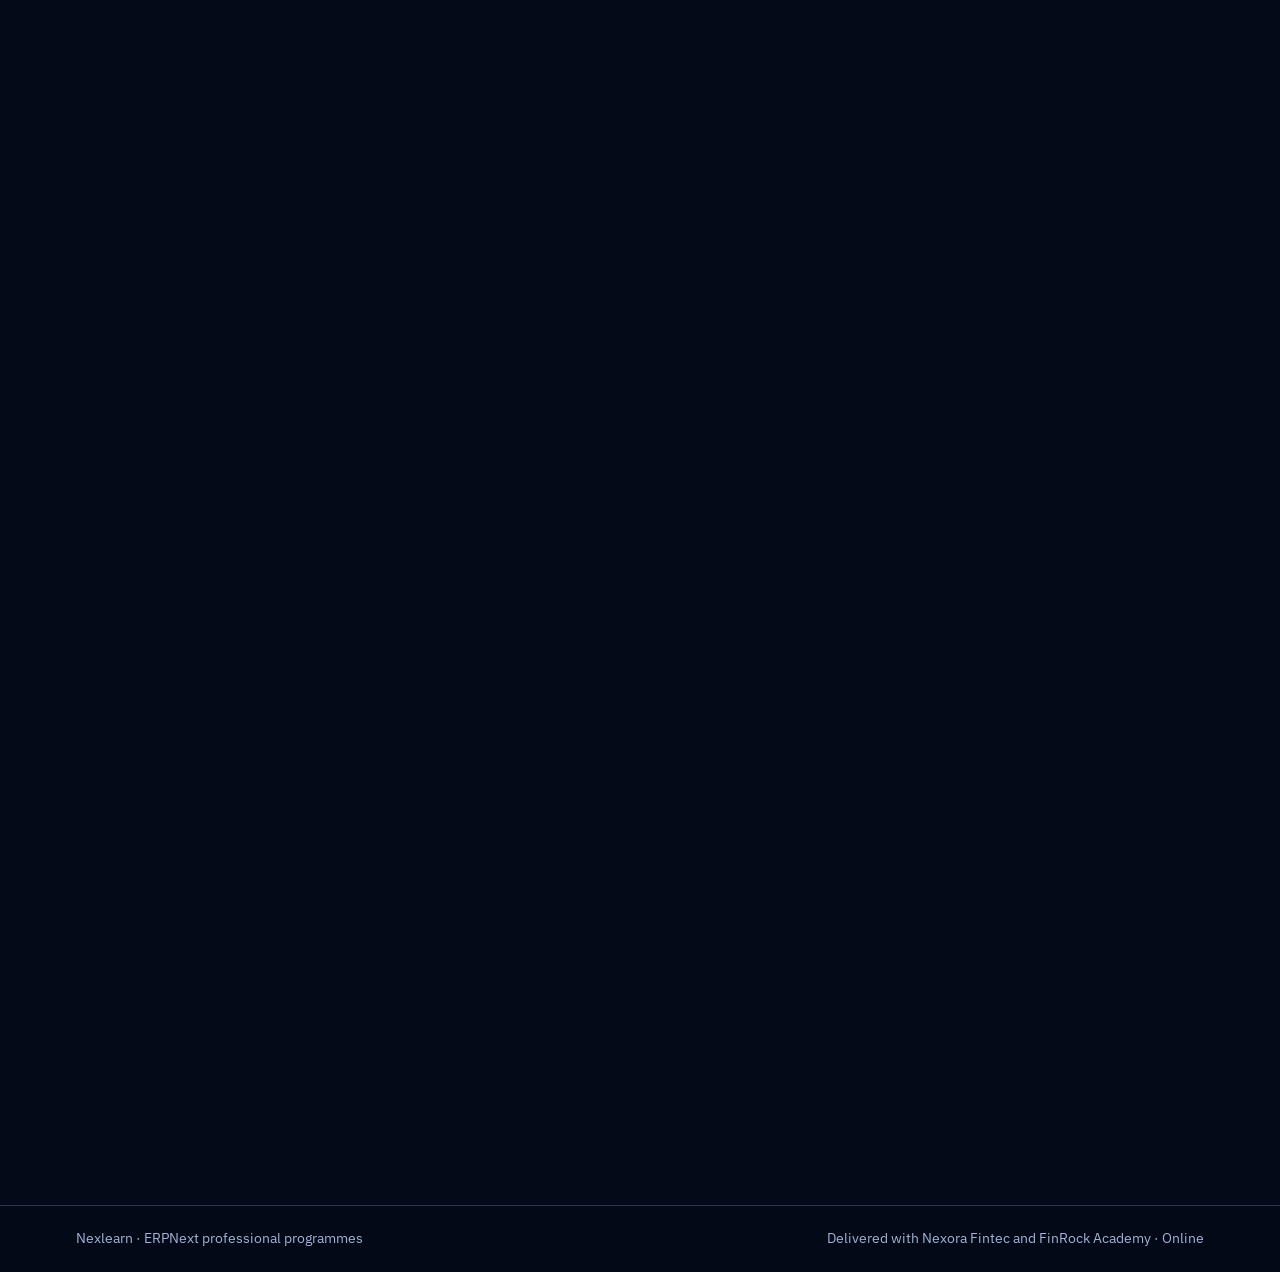
==== commit 7cbb2742: "Redesign hero section per ReactBits spec - Light mint gradient background (#F4FBF8 → #E5F5F3) - Floa" ====
--- a/index.html
+++ b/index.html
@@ -12,7 +12,7 @@
   <link rel="preconnect" href="https://fonts.gstatic.com" crossorigin>
   <link rel="stylesheet" href="https://fonts.googleapis.com/css2?family=Bricolage+Grotesque:opsz,wght@12..96,500..800&family=IBM+Plex+Sans:wght@400;500;600&family=IBM+Plex+Mono:wght@400;500&display=swap">
   <link rel="icon" href="data:image/svg+xml,%3Csvg xmlns='http://www.w3.org/2000/svg' viewBox='0 0 32 32'%3E%3Crect width='32' height='32' rx='6' fill='%231D4FE8'/%3E%3Cpath d='M9.5 23V9.5L22.5 22.5V9' fill='none' stroke='%23FFFFFF' stroke-width='3' stroke-linecap='round' stroke-linejoin='round'/%3E%3C/svg%3E">
-  <link rel="stylesheet" href="assets/css/style.css?v=22">
+  <link rel="stylesheet" href="assets/css/style.css?v=24">
 </head>
 <body>
 <div class="fibers-bg" id="fibers-bg" aria-hidden="true"></div>
@@ -26,39 +26,39 @@
   <div class="eb-layer" style="--blur:14px"></div>
   <div class="eb-layer" style="--blur:28px"></div>
 </div>
-<header class="site-head">
-  <div class="pn-wrap">
-    <a class="pn-logo" href="index.html" aria-label="Nexlearn home"><img src="assets/img/nexlearn-mark.png" alt="Nexlearn logo" width="44" height="44"></a>
-    <a class="pn-brand" href="index.html" aria-hidden="true" tabindex="-1">Nex<b>learn</b></a>
-    <nav class="pill-nav" aria-label="Main">
-      <button class="nav-toggle" aria-label="Menu" aria-expanded="false" aria-controls="nav-panel"><span class="nav-toggle-bar"></span><span class="nav-toggle-bar"></span><span class="nav-toggle-bar"></span></button>
-      <ul class="pill-list" id="nav-list">
-        <li><a href="index.html" class="pill-item active"><span class="hover-circle" aria-hidden="true"></span><span class="label">Home</span></a></li>
-        <li><a href="erpnext.html" class="pill-item"><span class="hover-circle" aria-hidden="true"></span><span class="label">ERPNext</span></a></li>
-        <li><a href="programmes.html" class="pill-item"><span class="hover-circle" aria-hidden="true"></span><span class="label">Programmes</span></a></li>
-        <li><a href="faculty.html" class="pill-item"><span class="hover-circle" aria-hidden="true"></span><span class="label">Faculty</span></a></li>
-        <li><a href="placement.html" class="pill-item"><span class="hover-circle" aria-hidden="true"></span><span class="label">Placement</span></a></li>
-        <li><a href="https://wa.me/919495940468" target="_blank" rel="noopener" class="pill-item pill-wa"><span class="hover-circle" aria-hidden="true"></span><span class="label">WhatsApp</span></a></li>
-        <li><a href="enquire.html" class="pill-item pill-cta"><span class="hover-circle" aria-hidden="true"></span><span class="label">Enquire</span></a></li>
+<header class="site-head hero-header">
+  <div class="pn-wrap hero-pn-wrap">
+    <a class="pn-logo hero-logo" href="index.html" aria-label="Nexlearn home"><img src="assets/img/nexlearn-mark.png" alt="Nexlearn logo" width="44" height="44"></a>
+    <a class="pn-brand hero-brand" href="index.html" aria-hidden="true" tabindex="-1">Nex<b>learn</b></a>
+    <nav class="pill-nav hero-pill-nav" aria-label="Main">
+      <button class="nav-toggle hero-nav-toggle" aria-label="Menu" aria-expanded="false" aria-controls="nav-panel"><span class="nav-toggle-bar"></span><span class="nav-toggle-bar"></span><span class="nav-toggle-bar"></span></button>
+      <ul class="pill-list hero-pill-list" id="nav-list">
+        <li><a href="index.html" class="pill-item hero-pill-item active"><span class="hover-circle" aria-hidden="true"></span><span class="label">Home</span></a></li>
+        <li><a href="erpnext.html" class="pill-item hero-pill-item"><span class="hover-circle" aria-hidden="true"></span><span class="label">ERPNext</span></a></li>
+        <li><a href="programmes.html" class="pill-item hero-pill-item"><span class="hover-circle" aria-hidden="true"></span><span class="label">Programmes</span></a></li>
+        <li><a href="faculty.html" class="pill-item hero-pill-item"><span class="hover-circle" aria-hidden="true"></span><span class="label">Faculty</span></a></li>
+        <li><a href="placement.html" class="pill-item hero-pill-item"><span class="hover-circle" aria-hidden="true"></span><span class="label">Placement</span></a></li>
+        <li><a href="https://wa.me/919495940468" target="_blank" rel="noopener" class="pill-item hero-pill-item hero-pill-wa"><span class="hover-circle" aria-hidden="true"></span><span class="label">WhatsApp</span></a></li>
+        <li><a href="enquire.html" class="pill-item hero-pill-item hero-pill-cta"><span class="hover-circle" aria-hidden="true"></span><span class="label">Enquire</span></a></li>
       </ul>
     </nav>
 
     <div class="staggered-menu" id="nav-panel" aria-hidden="true">
       <div class="sm-scrim" aria-hidden="true"></div>
       <div class="sm-prelayers" aria-hidden="true">
-        <div class="sm-prelayer" style="background: var(--band-accent)"></div>
-        <div class="sm-prelayer" style="background: rgba(108, 151, 255, 0.30)"></div>
-        <div class="sm-prelayer" style="background: var(--band-line)"></div>
-      </div>
-      <div class="sm-panel">
-        <ul class="sm-list" role="list">
-          <li><a href="index.html" class="sm-item" data-index="01"><span class="sm-label">Home</span></a></li>
-          <li><a href="erpnext.html" class="sm-item" data-index="02"><span class="sm-label">ERPNext</span></a></li>
-          <li><a href="programmes.html" class="sm-item" data-index="03"><span class="sm-label">Programmes</span></a></li>
-          <li><a href="faculty.html" class="sm-item" data-index="04"><span class="sm-label">Faculty</span></a></li>
-          <li><a href="placement.html" class="sm-item" data-index="05"><span class="sm-label">Placement</span></a></li>
-          <li><a href="https://wa.me/919495940468" target="_blank" rel="noopener" class="sm-item sm-item-wa" data-index="06"><span class="sm-label">WhatsApp</span></a></li>
-          <li><a href="enquire.html" class="sm-item sm-item-cta" data-index="07"><span class="sm-label">Enquire</span></a></li>
+        <div class="sm-prelayer" style="background: var(--pn-primary)"></div>
+        <div class="sm-prelayer" style="background: rgba(91, 131, 246, 0.30)"></div>
+        <div class="sm-prelayer" style="background: var(--pn-border)"></div>
+      </div>
+      <div class="sm-panel hero-sm-panel">
+        <ul class="sm-list hero-sm-list" role="list">
+          <li><a href="index.html" class="sm-item hero-sm-item active"><span class="sm-label">Home</span></a></li>
+          <li><a href="erpnext.html" class="sm-item hero-sm-item"><span class="sm-label">ERPNext</span></a></li>
+          <li><a href="programmes.html" class="sm-item hero-sm-item"><span class="sm-label">Programmes</span></a></li>
+          <li><a href="faculty.html" class="sm-item hero-sm-item"><span class="sm-label">Faculty</span></a></li>
+          <li><a href="placement.html" class="sm-item hero-sm-item"><span class="sm-label">Placement</span></a></li>
+          <li><a href="https://wa.me/919495940468" target="_blank" rel="noopener" class="sm-item hero-sm-item hero-sm-wa"><span class="sm-label">WhatsApp</span></a></li>
+          <li><a href="enquire.html" class="sm-item hero-sm-item hero-sm-cta"><span class="sm-label">Enquire</span></a></li>
         </ul>
       </div>
     </div>
@@ -66,61 +66,118 @@
 </header>
 
 <main>
-  <section class="band hero reveal" aria-labelledby="hero-title">
-    <div class="wrap">
+  <section class="hero reveal" id="home" aria-labelledby="hero-title">
+    <div class="wrap hero-wrap">
       <div class="hero-grid">
-        <div>
-          <p class="eyebrow">ERPNext professional programmes · Online</p>
-          <h1 id="hero-title">Learn <span class="stroke-text" data-text="ERPNext">ERPNext</span> the way <span class="glitch-text" data-text="businesses run it."><em>businesses run it.</em></span></h1>
-          <p class="lead">Two 3-month online programmes: one for future functional consultants, one for Frappe developers. Live classes, real business scenarios and a final project that takes a complete ERPNext setup from requirements to reports.</p>
-          <div class="cta-row">
-            <a class="btn btn-primary" href="programmes.html">Choose your track</a>
-            <a class="btn btn-ghost" href="enquire.html">Enquire now</a>
+        <div class="hero-content">
+          <p class="hero-eyebrow"><span class="eyebrow-dot" aria-hidden="true"></span>ERPNEXT PROFESSIONAL PROGRAMMES · ONLINE</p>
+          <h1 id="hero-title">Learn <span class="hl-accent">ERPNext</span> the way <span class="hl-accent">businesses run it.</span></h1>
+          <p class="hero-lead">Two 3-month online programmes: one for future functional consultants, one for Frappe developers. Live classes, real business scenarios and a final project that takes a complete ERPNext setup from requirements to reports.</p>
+          <div class="hero-ctas">
+            <a href="programmes.html" class="btn btn-primary hero-btn-primary">Choose your track</a>
+            <a href="enquire.html" class="btn btn-ghost hero-btn-ghost">Enquire now</a>
           </div>
         </div>
 
         <div class="hero-visual">
-          <img class="hero-art" src="assets/img/art/hero-dashboard.svg" width="640" height="410" alt="ERPNext dashboard showing sales growth, invoices and a live class" decoding="async" fetchpriority="high">
-          <figure class="flow" aria-label="Sample ERPNext document flow from customer enquiry to payment">
-            <div class="flow-head"><span>Sample document flow</span><span>Sell → Deliver → Bill → Collect</span></div>
-            <ol>
-              <li class="doc">
-                <span class="node" aria-hidden="true"></span>
-                <div><span class="doc-type">Opportunity</span><span class="doc-id">CRM-OPP-2026-00018</span></div>
-                <div class="doc-side"><span class="amt">Customer enquiry</span><span class="pill">Converted</span></div>
-              </li>
-              <li class="doc">
-                <span class="node" aria-hidden="true"></span>
-                <div><span class="doc-type">Sales Order</span><span class="doc-id">SAL-ORD-2026-00012</span></div>
-                <div class="doc-side"><span class="amt">₹12,48,000</span><span class="pill">Submitted</span></div>
-              </li>
-              <li class="doc">
-                <span class="node" aria-hidden="true"></span>
-                <div><span class="doc-type">Delivery Note</span><span class="doc-id">MAT-DN-2026-00007</span></div>
-                <div class="doc-side"><span class="amt">Stock updated</span><span class="pill ok">Completed</span></div>
-              </li>
-              <li class="doc">
-                <span class="node" aria-hidden="true"></span>
-                <div><span class="doc-type">Sales Invoice</span><span class="doc-id">ACC-SINV-2026-00031</span></div>
-                <div class="doc-side"><span class="amt">₹12,48,000</span><span class="pill ok">Paid</span></div>
-              </li>
-              <li class="doc">
-                <span class="node" aria-hidden="true"></span>
-                <div><span class="doc-type">Payment Entry</span><span class="doc-id">ACC-PAY-2026-00019</span></div>
-                <div class="doc-side"><span class="amt">₹12,48,000</span><span class="pill ok">Submitted</span></div>
+          <!-- Floating analytics dashboard behind the main card -->
+          <div class="float-dashboard" aria-hidden="true">
+            <div class="dash-kpis">
+              <div class="kpi"><span class="kpi-val">₹12L</span><span class="kpi-lab">Revenue</span></div>
+              <div class="kpi"><span class="kpi-val">24</span><span class="kpi-lab">Live Classes</span></div>
+              <div class="kpi"><span class="kpi-val">98%</span><span class="kpi-lab">Placement</span></div>
+            </div>
+            <div class="dash-chart" aria-hidden="true">
+              <div class="chart-bar chart-bar--1"></div>
+              <div class="chart-bar chart-bar--2"></div>
+              <div class="chart-bar chart-bar--3"></div>
+              <div class="chart-bar chart-bar--4"></div>
+              <div class="chart-bar chart-bar--5"></div>
+              <div class="chart-bar chart-bar--6"></div>
+              <div class="chart-bar chart-bar--7"></div>
+            </div>
+          </div>
+
+          <!-- Main workflow card -->
+          <div class="flow-card">
+            <div class="flow-head">
+              <span class="flow-title">Sample Document Flow</span>
+              <span class="flow-sub">SELL → DELIVER → BILL → COLLECT</span>
+            </div>
+            <ol class="flow-list">
+              <li class="flow-item">
+                <div class="flow-node" aria-hidden="true"></div>
+                <div class="flow-content">
+                  <div class="flow-doc"><span class="flow-type">Opportunity</span><span class="flow-ref">CRM-OPP-2026-00018</span></div>
+                  <div class="flow-right"><span class="flow-val">Customer enquiry</span><span class="flow-chip flow-chip--done">Converted</span></div>
+                </div>
+              </li>
+              <li class="flow-item">
+                <div class="flow-node" aria-hidden="true"></div>
+                <div class="flow-content">
+                  <div class="flow-doc"><span class="flow-type">Sales Order</span><span class="flow-ref">SAL-ORD-2026-00012</span></div>
+                  <div class="flow-right"><span class="flow-val">₹12,48,000</span><span class="flow-chip flow-chip--pending">Submitted</span></div>
+                </div>
+              </li>
+              <li class="flow-item">
+                <div class="flow-node" aria-hidden="true"></div>
+                <div class="flow-content">
+                  <div class="flow-doc"><span class="flow-type">Delivery Note</span><span class="flow-ref">MAT-DN-2026-00007</span></div>
+                  <div class="flow-right"><span class="flow-val">Stock updated</span><span class="flow-chip flow-chip--done">Completed</span></div>
+                </div>
+              </li>
+              <li class="flow-item">
+                <div class="flow-node" aria-hidden="true"></div>
+                <div class="flow-content">
+                  <div class="flow-doc"><span class="flow-type">Sales Invoice</span><span class="flow-ref">ACC-SINV-2026-00031</span></div>
+                  <div class="flow-right"><span class="flow-val">₹12,48,000</span><span class="flow-chip flow-chip--done">Paid</span></div>
+                </div>
+              </li>
+              <li class="flow-item">
+                <div class="flow-node" aria-hidden="true"></div>
+                <div class="flow-content">
+                  <div class="flow-doc"><span class="flow-type">Payment Entry</span><span class="flow-ref">ACC-PAY-2026-00019</span></div>
+                  <div class="flow-right"><span class="flow-val">₹12,48,000</span><span class="flow-chip flow-chip--done">Submitted</span></div>
+                </div>
               </li>
             </ol>
-            <figcaption class="flow-foot">Every record links to the one before it. You learn to set up and trace this chain. Sample records shown.</figcaption>
-          </figure>
-        </div>
-      </div>
-
-      <dl class="facts">
-        <div><dt>Duration</dt><dd>3 months<small>12 weeks · 60 hours</small></dd></div>
-        <div><dt>Format</dt><dd>Live + hands-on<small>Real business scenarios</small></dd></div>
-        <div><dt>Mode</dt><dd>Online<small>Learn from anywhere</small></dd></div>
-        <div><dt>Eligibility</dt><dd>Open to everyone<small>No specific background needed</small></dd></div>
-      </dl>
+          </div>
+
+          <!-- Floating notifications -->
+          <div class="float-notify float-notify--top">
+            <span class="notify-val">+38%</span>
+            <span class="notify-cap">Sales growth</span>
+          </div>
+          <div class="float-notify float-notify--bottom">
+            <span class="notify-val">Invoice paid</span>
+            <span class="notify-cap">ACC-SINV-00031</span>
+            <span class="notify-icon">✓</span>
+          </div>
+        </div>
+      </div>
+
+      <div class="feature-strip">
+        <div class="feature-card">
+          <span class="feature-eyebrow">DURATION</span>
+          <h3 class="feature-title">3 months</h3>
+          <p class="feature-desc">12 weeks · 60 hours</p>
+        </div>
+        <div class="feature-card">
+          <span class="feature-eyebrow">FORMAT</span>
+          <h3 class="feature-title">Live + hands-on</h3>
+          <p class="feature-desc">Real business scenarios</p>
+        </div>
+        <div class="feature-card">
+          <span class="feature-eyebrow">MODE</span>
+          <h3 class="feature-title">Online</h3>
+          <p class="feature-desc">Learn from anywhere</p>
+        </div>
+        <div class="feature-card">
+          <span class="feature-eyebrow">ELIGIBILITY</span>
+          <h3 class="feature-title">Open to everyone</h3>
+          <p class="feature-desc">No specific background needed</p>
+        </div>
+      </div>
     </div>
   </section>
 
@@ -155,7 +212,7 @@
           <p class="batch-info">Next batch starts soon · Weekend classes · Fee details shared after you enquire.</p>
         </div>
         <dl class="contact">
-          <div><dt>Visit</dt><dd><a href="https://www.nexorafintech.com" target="_blank" rel="noopener">www.nexorafintech.com</a></dd></div>
+          <div><dt>Visit</dt><dd><a href="https://www.nexorafintec.com" target="_blank" rel="noopener">www.nexorafintec.com</a></dd></div>
           <div><dt>Phone</dt><dd><span class="line-copy"><a href="tel:+919495940468"><span class="num" id="ph1">+91 9495940468</span></a><a href="https://wa.me/919495940468" target="_blank" rel="noopener" class="wa-pill"><svg viewBox="0 0 24 24" fill="#fff" aria-hidden="true"><path d="M20.54 4.62c-5.65-5.65-14.78-5.65-20.43 0-5.65 5.66-5.65 14.79 0 20.44 2.83 2.83 6.54 4.38 10.22 4.38s7.39-1.55 10.22-4.37c5.65-5.65 5.65-14.78 0-20.43zM12 22c-4.42 0-8-3.58-8-8a7.94 7.94 0 0 1 2.19-5.63l-2.58-1.14a1 1 0 0 1 .6-1.85l3.24 1.66c.59.3 1.25.45 1.89.45.28 0 .57-.08.84-.24l2.93-1.15a7.6 7.6 0 0 0 1.75-2.34l-1.73-3.1a1 1 0 0 1 .29-.95l1.41-1.41c.4-.4 1.08-.22 1.2.19l3.1 1.73a7.6 7.6 0 0 0 2.33 1.75l1.15 2.93c.16.27.24.56.24.84 0 .64-.15 1.3-.45 1.89l-1.66 3.24c-.15.3-.42.58-.85.61a1 1 0 0 1-.53-.11L18 13.82a7.9 7.9 0 0 1-5.63 2.19C8.42 22 4.84 22 4 22a7.94 7.94 0 0 1-5.63-2.19C.2 19.18-.37 15.6 1.01 12.42c.7-1.61 2.1-2.89 3.71-3.44l1.14-2.58a1 1 0 0 1 1.85-.6l1.66 3.24c.3.59.45 1.25.45 1.89 0 .64-.08 1.24-.24 1.84l-1.15 2.93c-.09.27-.24.53-.39.79z"/></svg></a><button type="button" class="copy" data-target="ph1">Copy</button></span></dd></div>
         </dl>
         <a class="btn btn-primary" href="enquire.html">Send us your details →</a>
--- a/assets/css/style.css
+++ b/assets/css/style.css
@@ -451,12 +451,6 @@
   text-decoration: none;
 }
 .staggered-menu.open .sm-item-wa { transform: translateY(0); }
-  grid-column: 1 / -1;
-  display: flex;
-  flex-direction: column;
-  align-items: center;
-  text-align: center;
-}
 
 /* ============ Counter / Count Up ============ */
 .count-up {
@@ -887,6 +881,616 @@
 }
 @media (prefers-reduced-motion: reduce) { .hero-art { animation: none; } .who-grid li, .ico { transition: none; } }
 
+/* ==========================================================================
+   HERO REDESIGN — light mint fintech aesthetic (per nexlearn_hero_redesign_spec.json)
+   Only the hero section + directly associated header styling are changed.
+   ========================================================================== */
+
+/* --- Light theme palette for hero --- */
+:root {
+  --hero-bg: #F4FBF8;
+  --hero-surface: #FFFFFF;
+  --hero-surface-alt: #F7FAFF;
+  --hero-primary: #5B83F6;
+  --hero-primary-hover: #426DE0;
+  --hero-navy: #17233D;
+  --hero-heading: #101827;
+  --hero-body: #65738B;
+  --hero-border: #E3EAEF;
+  --hero-success: #20C878;
+  --hero-mint: #DDF7ED;
+  --hero-ink: #101827;
+}
+
+/* --- Hero header: lighter floating pill nav --- */
+.site-head.hero-header {
+  background: rgba(255, 255, 255, 0.7);
+  backdrop-filter: blur(12px);
+  -webkit-backdrop-filter: blur(12px);
+  border-bottom: 1px solid var(--hero-border);
+  box-shadow: 0 4px 24px rgba(23, 35, 61, 0.06);
+}
+
+.hero-pn-wrap,
+.site-head .hero-pn-wrap > * {
+  pointer-events: auto;
+}
+.hero-pn-wrap {
+  max-width: 1160px;
+  margin: 0 auto;
+  padding: 0 16px;
+  display: flex;
+  align-items: center;
+  justify-content: space-between;
+  gap: 12px;
+  position: relative;
+}
+
+.site-head.hero-header .hero-logo {
+  width: 44px;
+  height: 44px;
+  border-radius: 14px;
+  background: #fff;
+  display: grid;
+  place-items: center;
+  padding: 6px;
+  box-shadow: 0 4px 16px rgba(23, 35, 61, 0.08);
+  border: 1px solid var(--hero-border);
+  flex: none;
+}
+
+.site-head.hero-header .hero-logo img {
+  width: 100%;
+  height: 100%;
+  object-fit: contain;
+  display: block;
+}
+
+.site-head.hero-header .hero-brand {
+  margin-right: auto;
+  margin-left: 4px;
+  font-family: var(--font-display);
+  font-weight: 800;
+  font-size: 1.25rem;
+  letter-spacing: -.02em;
+  color: var(--hero-heading);
+  text-decoration: none;
+}
+
+.site-head.hero-header .hero-brand b { color: var(--hero-primary); font-weight: 800; }
+
+.site-head.hero-header nav.hero-pill-nav { display: flex; align-items: center; }
+
+.site-head.hero-header .hero-pill-list {
+  display: flex;
+  align-items: center;
+  gap: 4px;
+  height: 44px;
+  padding: 4px;
+  border-radius: 999px;
+  background: rgba(255, 255, 255, 0.85);
+  border: 1px solid var(--hero-border);
+  box-shadow: 0 6px 24px rgba(23, 35, 61, 0.06);
+}
+
+.site-head.hero-header .hero-pill-list > li { display: flex; height: 100%; }
+
+.site-head.hero-header a.hero-pill-item {
+  position: relative;
+  overflow: hidden;
+  display: inline-flex;
+  align-items: center;
+  justify-content: center;
+  height: 100%;
+  padding: 0 18px;
+  border-radius: 999px;
+  background: transparent;
+  color: var(--hero-body);
+  text-decoration: none;
+  font-weight: 600;
+  font-size: 0.85rem;
+  letter-spacing: 0.05em;
+  text-transform: uppercase;
+  transition: color 0.25s ease;
+}
+
+.site-head.hero-header a.hero-pill-item:hover { color: var(--hero-primary); }
+.site-head.hero-header a.hero-pill-item.active { color: var(--hero-primary); background: var(--hero-mint); }
+
+.site-head.hero-header a.hero-pill-item.hero-pill-wa {
+  background: var(--hero-success);
+  color: #fff !important;
+}
+.site-head.hero-header a.hero-pill-item.hero-pill-wa .label { color: #fff !important; }
+.site-head.hero-header a.hero-pill-item.hero-pill-wa:hover { background: #15a35a; }
+
+.site-head.hero-header a.hero-pill-item.hero-pill-cta {
+  background: var(--hero-primary);
+  color: #fff !important;
+}
+.site-head.hero-header a.hero-pill-item.hero-pill-cta .label { color: #fff !important; }
+.site-head.hero-header a.hero-pill-item.hero-pill-cta:hover { background: var(--hero-primary-hover); }
+
+.site-head.hero-header .hero-nav-toggle {
+  display: none;
+  width: 44px;
+  height: 44px;
+  border-radius: 14px;
+  background: rgba(255, 255, 255, 0.8);
+  border: 1px solid var(--hero-border);
+  cursor: pointer;
+  padding: 0;
+  flex-direction: column;
+  align-items: center;
+  justify-content: center;
+  gap: 4px;
+  box-shadow: 0 4px 16px rgba(23, 35, 61, 0.06);
+}
+
+.site-head.hero-header .hero-nav-toggle-bar {
+  display: block;
+  width: 18px;
+  height: 2px;
+  background: var(--hero-heading);
+  border-radius: 2px;
+  transition: transform .3s, opacity .3s;
+}
+
+.site-head.hero-header .hero-nav-toggle[aria-expanded="true"] .hero-nav-toggle-bar:nth-child(1) { transform: translateY(7px) rotate(45deg); }
+.site-head.hero-header .hero-nav-toggle[aria-expanded="true"] .hero-nav-toggle-bar:nth-child(2) { opacity: 0; }
+.site-head.hero-header .hero-nav-toggle[aria-expanded="true"] .hero-nav-toggle-bar:nth-child(3) { transform: translateY(-7px) rotate(-45deg); }
+
+/* Mobile hero nav */
+@media (max-width: 820px) {
+  .site-head.hero-header .hero-nav-toggle { display: flex !important; }
+  .site-head.hero-header nav.hero-pill-nav { position: static; }
+  .site-head.hero-header .hero-pill-list { display: none !important; position: absolute; top: 56px; left: 16px; right: 16px; height: auto; flex-direction: column; align-items: stretch; gap: 4px; padding: 12px; border-radius: 20px; background: rgba(255,255,255,0.92); backdrop-filter: blur(20px) saturate(1.4); -webkit-backdrop-filter: blur(20px) saturate(1.4); border: 1px solid var(--hero-border); box-shadow: 0 10px 40px rgba(23,35,61,0.12); }
+  .site-head.hero-header .hero-pill-list.open { display: flex !important; }
+  .site-head.hero-header .hero-pill-list > li { height: 48px; }
+  .site-head.hero-header a.hero-pill-item { width: 100%; padding: 0 16px; font-size: 0.95rem; }
+  .site-head.hero-header .hero-brand { font-size: 1.15rem; }
+}
+
+/* Mobile staggered menu for hero */
+.staggered-menu.hero-sm-panel {
+  background: #FFFFFF;
+  border-left: 1px solid var(--hero-border);
+  backdrop-filter: blur(24px) saturate(1.4);
+  -webkit-backdrop-filter: blur(24px) saturate(1.4);
+  box-shadow: 0 10px 40px rgba(23,35,61,0.10);
+}
+
+.staggered-menu .hero-sm-item {
+  color: var(--hero-body);
+}
+.staggered-menu .hero-sm-item.active { color: var(--hero-primary); background: var(--hero-mint); }
+
+/* --- Hero section layout --- */
+.hero {
+  background: linear-gradient(135deg, #FFFFFF 0%, #F0FBF7 55%, #E5F5F3 100%);
+  color: var(--hero-heading);
+  position: relative;
+}
+
+.hero .wrap.hero-wrap {
+  max-width: 1160px;
+  margin-inline: auto;
+  padding-left: max(16px, env(safe-area-inset-left, 0px)) !important;
+  padding-right: max(16px, env(safe-area-inset-right, 0px)) !important;
+  padding-block: clamp(56px, 8vw, 96px) !important;
+}
+
+.hero-grid {
+  display: grid;
+  grid-template-columns: minmax(0, 1.15fr) minmax(0, 1fr);
+  gap: clamp(32px, 6vw, 80px);
+  align-items: center;
+}
+
+@media (max-width: 920px) {
+  .hero-grid { grid-template-columns: minmax(0, 1fr); gap: clamp(24px, 5vw, 48px); }
+}
+
+/* --- Left column: typography --- */
+.hero-eyebrow {
+  display: flex;
+  align-items: center;
+  gap: 8px;
+  font-family: var(--font-mono);
+  font-size: 0.75rem;
+  letter-spacing: 0.16em;
+  text-transform: uppercase;
+  color: var(--hero-primary);
+  font-weight: 600;
+  margin-bottom: 16px;
+}
+
+.eyebrow-dot {
+  width: 8px;
+  height: 8px;
+  border-radius: 50%;
+  background: var(--hero-success);
+  box-shadow: 0 0 0 2px rgba(32, 200, 120, 0.2);
+}
+
+.hero h1 {
+  font-family: var(--font-display);
+  font-weight: 750;
+  font-size: clamp(2.6rem, 6vw, 4.6rem);
+  line-height: 1.08;
+  letter-spacing: -0.02em;
+  color: var(--hero-heading);
+  margin: 0 0 20px;
+  text-wrap: balance;
+}
+
+.hero h1 .hl-accent {
+  color: var(--hero-primary);
+}
+
+.hero-lead {
+  font-family: var(--font-body);
+  font-size: clamp(1.05rem, 1.1vw, 1.15rem);
+  line-height: 1.65;
+  color: var(--hero-body);
+  max-width: 58ch;
+  margin: 0 0 28px;
+}
+
+.hero-ctas {
+  display: flex;
+  flex-wrap: wrap;
+  gap: 12px;
+}
+
+/* CTA buttons for hero */
+.hero-btn-primary {
+  background: var(--hero-primary);
+  color: #fff;
+  border: 1px solid var(--hero-primary);
+  box-shadow: 0 8px 24px rgba(91, 131, 246, 0.30);
+}
+.hero-btn-primary:hover {
+  background: var(--hero-primary-hover);
+  border-color: var(--hero-primary-hover);
+  box-shadow: 0 12px 30px rgba(91, 131, 246, 0.40);
+}
+
+.hero-btn-ghost {
+  background: rgba(255, 255, 255, 0.7);
+  color: var(--hero-heading);
+  border: 1px solid var(--hero-border);
+  box-shadow: 0 4px 16px rgba(23, 35, 61, 0.05);
+}
+.hero-btn-ghost:hover {
+  background: #fff;
+  border-color: var(--hero-primary);
+  color: var(--hero-primary);
+}
+
+/* --- Right column: dashboard visual --- */
+.hero-visual {
+  position: relative;
+  display: grid;
+  min-width: 0;
+}
+
+/* Floating analytics dashboard (behind main card) */
+.float-dashboard {
+  position: absolute;
+  top: -28px;
+  left: -28px;
+  z-index: 1;
+  width: clamp(300px, 34vw, 420px);
+  height: clamp(220px, 28vw, 320px);
+  background: linear-gradient(145deg, #FFFFFF, #F7FAFF);
+  border: 1px solid var(--hero-border);
+  border-radius: 20px;
+  box-shadow: 0 24px 60px rgba(23, 35, 61, 0.08), inset 0 1px 0 rgba(255,255,255,0.9);
+  padding: 24px;
+  pointer-events: none;
+}
+
+.dash-kpis {
+  display: flex;
+  justify-content: space-between;
+  gap: 12px;
+  margin-bottom: 20px;
+}
+
+.kpi {
+  display: flex;
+  flex-direction: column;
+  gap: 4px;
+}
+
+.kpi-val {
+  font-family: var(--font-display);
+  font-weight: 700;
+  font-size: 1.25rem;
+  color: var(--hero-heading);
+}
+
+.kpi-lab {
+  font-family: var(--font-body);
+  font-size: 0.68rem;
+  letter-spacing: 0.05em;
+  text-transform: uppercase;
+  color: var(--hero-body);
+}
+
+.dash-chart {
+  height: 70px;
+  position: relative;
+  display: flex;
+  align-items: flex-end;
+  justify-content: space-between;
+  gap: 6px;
+}
+
+.chart-bar {
+  width: 6px;
+  border-radius: 3px 3px 0 0;
+  background: var(--hero-mint);
+}
+.chart-bar--1 { height: 40%; background: var(--hero-primary); }
+.chart-bar--2 { height: 28%; }
+.chart-bar--3 { height: 60%; background: var(--hero-primary); }
+.chart-bar--4 { height: 35%; }
+.chart-bar--5 { height: 50%; background: var(--hero-primary); }
+.chart-bar--6 { height: 30%; }
+.chart-bar--7 { height: 45%; }
+
+/* Main workflow card */
+.flow-card {
+  position: relative;
+  z-index: 3;
+  background: #FFFFFF;
+  border: 1px solid var(--hero-border);
+  border-radius: 24px;
+  box-shadow: 0 30px 80px rgba(23, 35, 61, 0.10), inset 0 1px 0 rgba(255,255,255,0.9);
+  overflow: hidden;
+}
+
+.flow-head {
+  display: flex;
+  justify-content: space-between;
+  align-items: baseline;
+  gap: 12px;
+  padding: 24px 28px 16px;
+  border-bottom: 1px solid var(--hero-border);
+}
+
+.flow-title {
+  font-family: var(--font-display);
+  font-weight: 700;
+  font-size: 1.15rem;
+  color: var(--hero-heading);
+}
+
+.flow-sub {
+  font-family: var(--font-mono);
+  font-size: 0.68rem;
+  letter-spacing: 0.1em;
+  text-transform: uppercase;
+  color: var(--hero-primary);
+  font-weight: 600;
+}
+
+.flow-list {
+  list-style: none;
+  margin: 0;
+  padding: 0;
+  display: flex;
+  flex-direction: column;
+  gap: 0;
+}
+
+.flow-item {
+  display: grid;
+  grid-template-columns: 14px minmax(0, 1fr) auto;
+  column-gap: 16px;
+  align-items: center;
+  padding: 14px 28px;
+  border-bottom: 1px solid rgba(23, 35, 61, 0.05);
+}
+
+.flow-item:last-child { border-bottom: none; }
+
+.flow-node {
+  width: 10px;
+  height: 10px;
+  border-radius: 50%;
+  background: var(--hero-primary);
+  box-shadow: 0 0 0 4px rgba(91, 131, 246, 0.18);
+}
+
+.flow-content {
+  display: contents;
+}
+
+.flow-doc {
+  display: flex;
+  flex-direction: column;
+  gap: 2px;
+}
+
+.flow-type {
+  font-family: var(--font-display);
+  font-weight: 600;
+  font-size: 0.95rem;
+  color: var(--hero-heading);
+}
+
+.flow-ref {
+  font-family: var(--font-mono);
+  font-size: 0.72rem;
+  color: var(--hero-body);
+}
+
+.flow-right {
+  display: grid;
+  justify-items: end;
+  gap: 4px;
+  text-align: right;
+}
+
+.flow-val {
+  font-family: var(--font-mono);
+  font-size: 0.85rem;
+  font-variant-numeric: tabular-nums;
+  color: var(--hero-heading);
+}
+
+.flow-chip {
+  font-family: var(--font-mono);
+  font-size: 0.66rem;
+  letter-spacing: 0.08em;
+  text-transform: uppercase;
+  padding: 2px 8px;
+  border-radius: 3px;
+  font-weight: 600;
+}
+
+.flow-chip--done { color: var(--hero-success); border: 1px solid rgba(32, 200, 120, 0.2); background: rgba(32, 200, 120, 0.05); }
+.flow-chip--pending { color: #B45309; border: 1px solid rgba(180, 83, 9, 0.2); background: rgba(251, 191, 36, 0.05); }
+
+/* Floating notifications */
+.float-notify {
+  position: absolute;
+  z-index: 4;
+  display: flex;
+  align-items: center;
+  gap: 8px;
+  padding: 10px 14px;
+  border-radius: 14px;
+  border: 1px solid var(--hero-border);
+  box-shadow: 0 12px 40px rgba(23, 35, 61, 0.08);
+  backdrop-filter: blur(12px);
+  -webkit-backdrop-filter: blur(12px);
+  animation: notify-float 6s ease-in-out infinite;
+}
+
+.float-notify--top {
+  top: 20px;
+  right: -120px;
+  width: 180px;
+  background: linear-gradient(135deg, #EEF4FF, #F7F9FF);
+  border-color: rgba(91, 131, 246, 0.2);
+}
+
+.float-notify--bottom {
+  bottom: 24px;
+  left: -110px;
+  width: 190px;
+  background: #FFFFFF;
+  border-color: var(--hero-border);
+  animation-delay: 2s;
+}
+
+.notify-val {
+  font-family: var(--font-display);
+  font-weight: 700;
+  font-size: 1.1rem;
+}
+
+.float-notify--top .notify-val { color: var(--hero-primary); }
+.float-notify--bottom .notify-val { color: var(--hero-heading); }
+
+.notify-cap {
+  font-family: var(--font-body);
+  font-size: 0.75rem;
+  color: var(--hero-body);
+}
+
+.notify-icon {
+  font-size: 1.1rem;
+  color: var(--hero-success);
+}
+
+@keyframes notify-float {
+  0%, 100% { transform: translateY(0); }
+  50% { transform: translateY(-6px); }
+}
+
+/* --- Feature strip (below hero columns) --- */
+.feature-strip {
+  display: grid;
+  grid-template-columns: repeat(4, minmax(0, 1fr));
+  gap: 16px;
+  margin-top: clamp(32px, 5vw, 56px);
+  border-top: 1px solid var(--hero-border);
+  padding-top: 32px;
+}
+
+@media (max-width: 760px) {
+  .feature-strip { grid-template-columns: repeat(2, minmax(0, 1fr)); gap: 12px; }
+}
+@media (max-width: 480px) {
+  .feature-strip { grid-template-columns: minmax(0, 1fr); }
+}
+
+.feature-card {
+  background: #FFFFFF;
+  border: 1px solid var(--hero-border);
+  border-radius: 20px;
+  padding: 24px 20px;
+  box-shadow: 0 12px 32px rgba(23, 35, 61, 0.05);
+  transition: transform 0.3s ease, box-shadow 0.3s ease;
+  display: flex;
+  flex-direction: column;
+  gap: 10px;
+}
+
+.feature-card:hover {
+  transform: translateY(-3px);
+  box-shadow: 0 16px 48px rgba(23, 35, 61, 0.08);
+  border-color: rgba(91, 131, 246, 0.2);
+}
+
+.feature-eyebrow {
+  font-family: var(--font-mono);
+  font-size: 0.68rem;
+  letter-spacing: 0.12em;
+  text-transform: uppercase;
+  color: var(--hero-body);
+  font-weight: 600;
+}
+
+.feature-title {
+  font-family: var(--font-display);
+  font-weight: 700;
+  font-size: 1.5rem;
+  line-height: 1.1;
+  color: var(--hero-heading);
+  margin: 0;
+}
+
+.feature-desc {
+  font-family: var(--font-body);
+  font-size: 0.9rem;
+  color: var(--hero-body);
+  line-height: 1.5;
+  margin: 0;
+}
+
+/* Mobile hero adjustments */
+@media (max-width: 920px) {
+  .hero .wrap.hero-wrap { padding-block: clamp(48px, 8vw, 80px); }
+  .hero h1 { font-size: clamp(2.2rem, 10vw, 3.2rem); }
+  .hero-lead { font-size: 1rem; margin-bottom: 24px; }
+  .float-dashboard { display: none; }
+  .float-notify--top, .float-notify--bottom { display: none; }
+  .hero-visual { justify-content: center; }
+  .flow-card { width: 100%; max-width: 340px; margin-inline: auto; }
+}
+
+@media (max-width: 480px) {
+  .hero h1 { font-size: clamp(2rem, 11vw, 2.6rem); }
+  .flow-card { width: 100%; }
+  .feature-strip { grid-template-columns: minmax(0, 1fr); }
+}
+
 /* soft fade so the floating logo / brand / menu never collide with page text */
 .site-head::before { content: ""; position: absolute; left: 0; right: 0; top: calc(-12px - env(safe-area-inset-top, 0px)); height: calc(84px + env(safe-area-inset-top, 0px)); background: linear-gradient(180deg, rgba(4,10,24,.88) 0%, rgba(4,10,24,.55) 55%, rgba(4,10,24,0) 100%); pointer-events: none; }
 
@@ -1198,3 +1802,55 @@
     opacity: 1 !important;
   }
 }
+
+/* ============ Hero height fix: keep every hero within one screen (100svh) ============
+   Root cause: oversized h1 (4 lines), tall art + 5-row flow card stacked in the right
+   column, big top/bottom padding. Sizing now follows viewport height as well as width. */
+:root { --hero-pad-top: clamp(80px, 10.5vh, 108px); --hero-pad-bot: clamp(16px, 3vh, 36px); }
+
+.hero .wrap {
+  padding-top: var(--hero-pad-top) !important;
+  padding-bottom: var(--hero-pad-bot) !important;
+}
+
+/* trim the generic vertical rhythm of every other section too */
+.wrap { padding-block: clamp(40px, 6vw, 72px); }
+
+@media (min-width: 921px) {
+  /* headline: scale by width AND height so it stays ~2-3 lines */
+  .hero h1 {
+    font-size: clamp(2rem, min(4.4vw, 6.8vh), 3.7rem);
+    margin: 12px 0 clamp(12px, 2vh, 20px);
+    line-height: 1.04;
+  }
+  .hero .lead { margin-bottom: clamp(16px, 2.6vh, 26px); font-size: clamp(0.95rem, 1.9vh, 1.1rem); }
+  .hero-grid { gap: clamp(24px, 4vw, 56px); }
+
+  /* hero visual: art + flow card sized from viewport height */
+  .hero-art { max-height: 21vh; width: auto; max-width: 100%; margin-inline: auto; }
+  .hero-visual .flow { margin-top: -14px; padding: 12px 20px 8px; }
+  .hero-visual .flow-head { padding-bottom: 10px; }
+  .hero-visual .doc { padding-block: clamp(4px, 1vh, 10px); }
+  .hero-visual .flow-foot { display: none; }
+
+  /* facts row */
+  .hero .facts { margin-top: clamp(14px, 2.6vh, 28px); gap: 12px; }
+  .hero .facts div { padding: clamp(10px, 1.6vh, 16px) 16px !important; }
+}
+
+/* short laptop screens: squeeze a little more */
+@media (min-width: 921px) and (max-height: 820px) {
+  .hero-art { max-height: 16vh; }
+  .hero .facts small { display: none; }
+}
+
+/* tablets / phones: single column, drop the decorative art and footnote so the hero is not 2 screens */
+@media (max-width: 920px) {
+  .hero-art { display: none; }
+  .hero-visual { display: none; }          /* decorative sample flow: hidden so the hero fits one screen */
+  .hero h1 { font-size: clamp(2rem, 9vw, 2.8rem); margin: 12px 0 14px; }
+  .hero .lead { margin-bottom: 20px; }
+  .hero .facts { margin-top: 18px; gap: 10px; }
+  .hero .facts small { display: none; }
+  .hero .facts div { padding: 12px 14px !important; }
+}
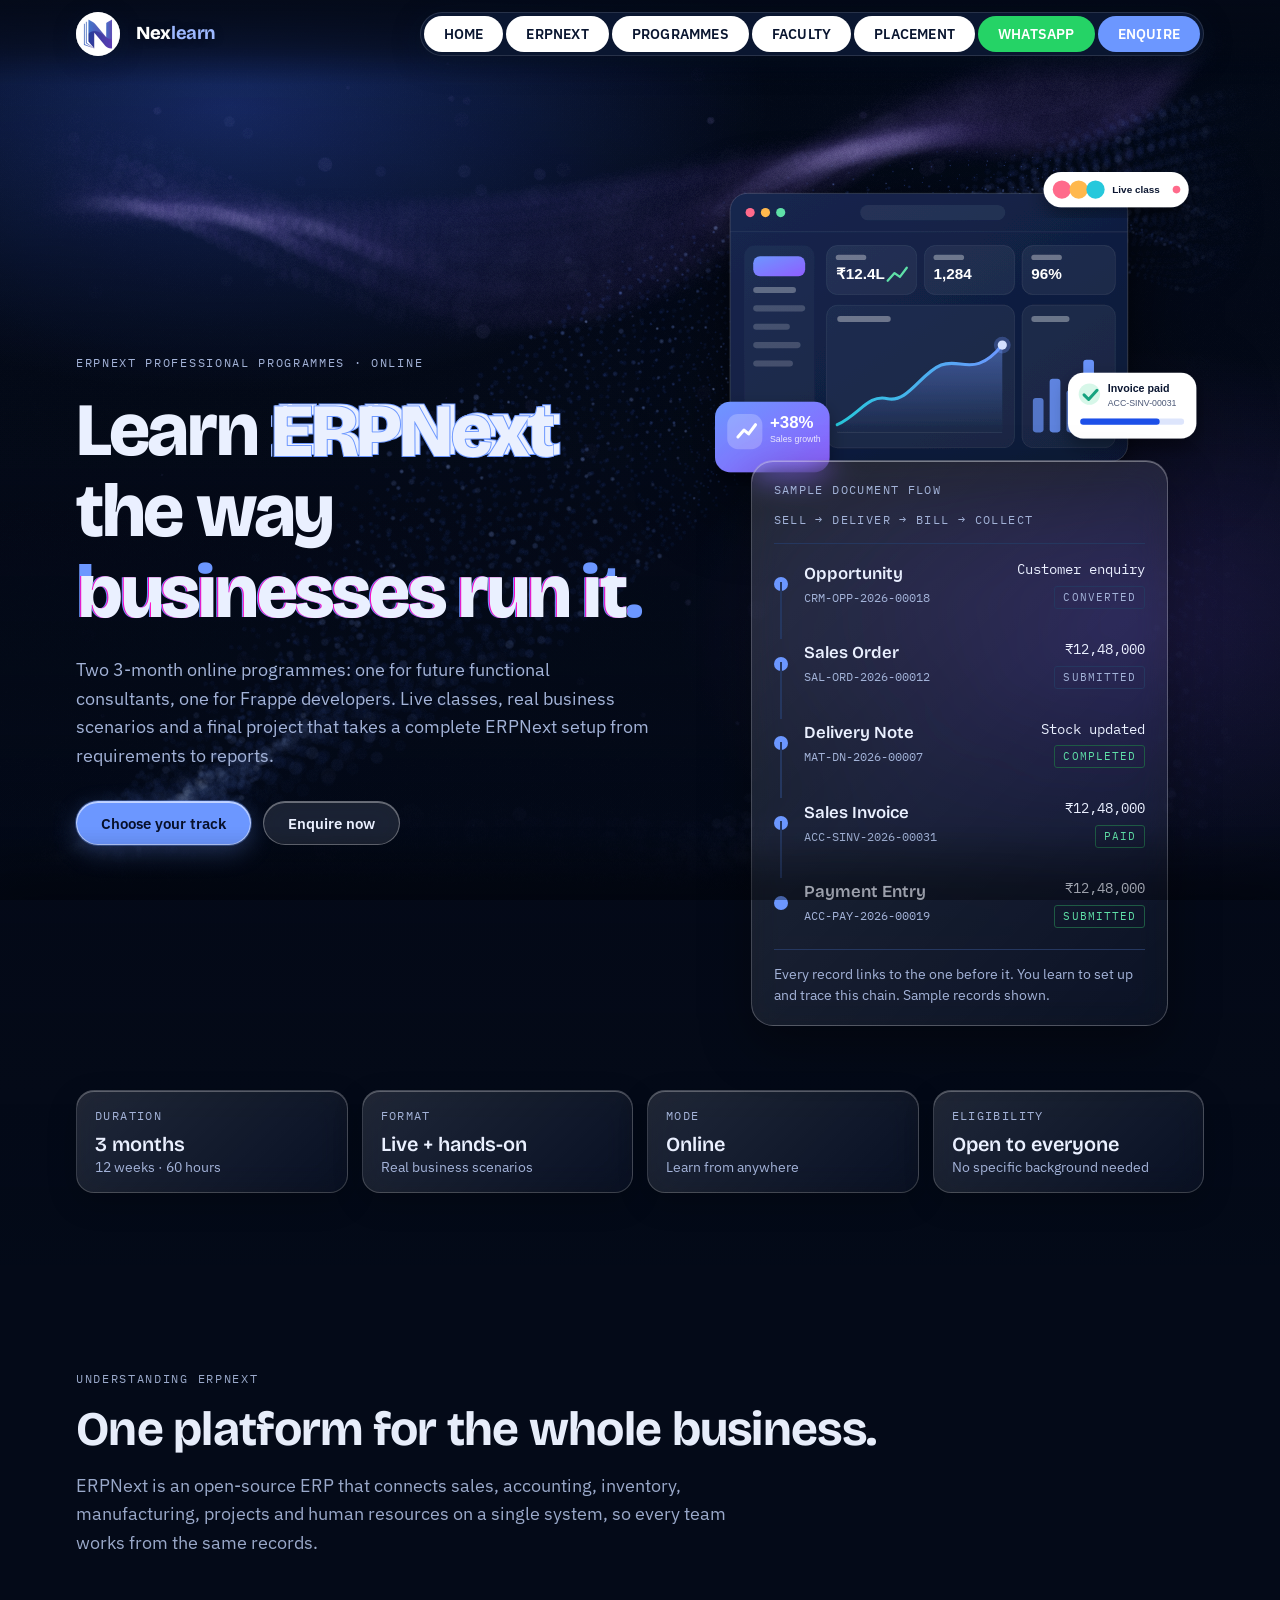
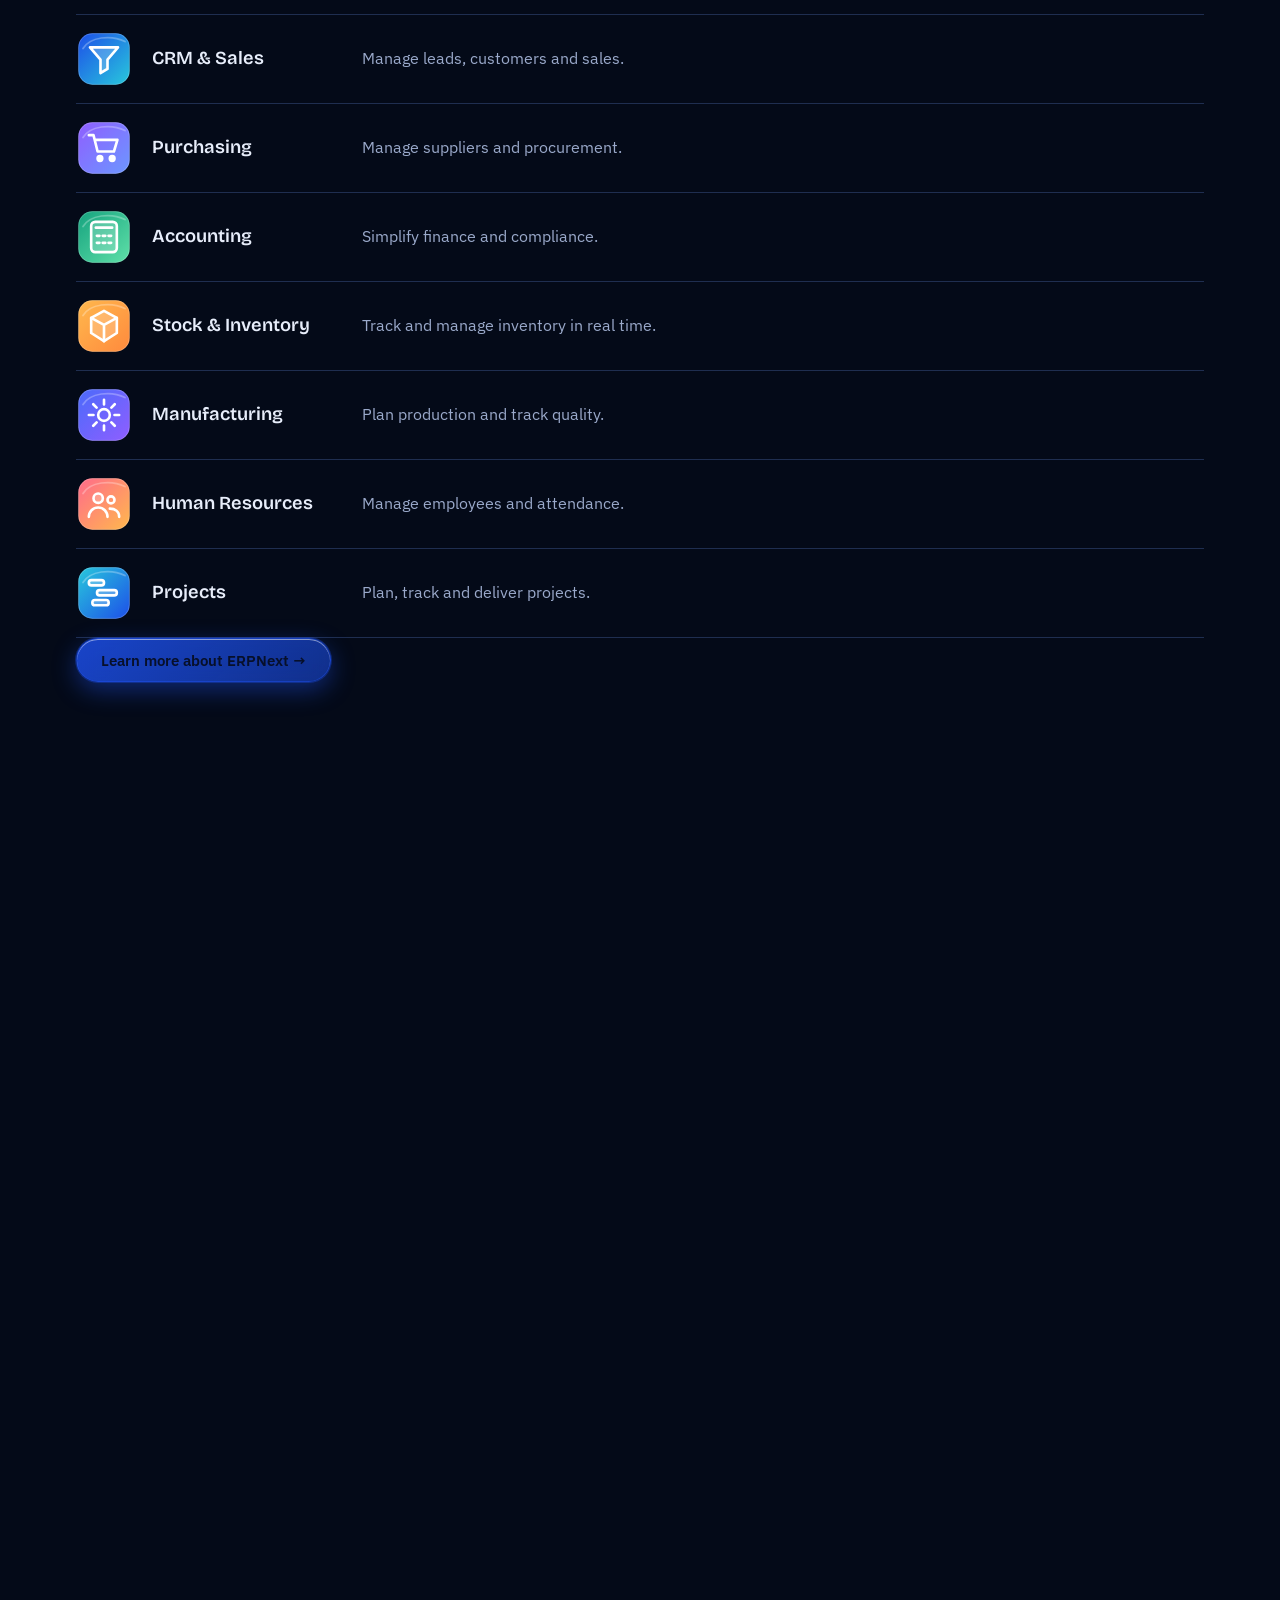
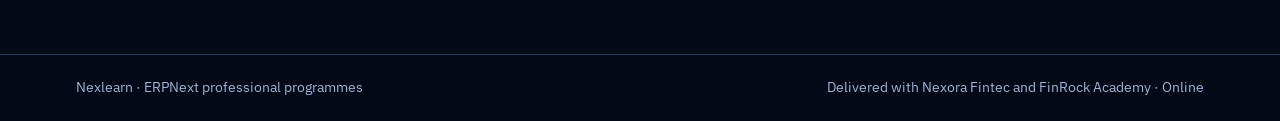
==== commit b7dcd29d: "Revert hero redesign, restore previous state" ====
--- a/index.html
+++ b/index.html
@@ -12,7 +12,7 @@
   <link rel="preconnect" href="https://fonts.gstatic.com" crossorigin>
   <link rel="stylesheet" href="https://fonts.googleapis.com/css2?family=Bricolage+Grotesque:opsz,wght@12..96,500..800&family=IBM+Plex+Sans:wght@400;500;600&family=IBM+Plex+Mono:wght@400;500&display=swap">
   <link rel="icon" href="data:image/svg+xml,%3Csvg xmlns='http://www.w3.org/2000/svg' viewBox='0 0 32 32'%3E%3Crect width='32' height='32' rx='6' fill='%231D4FE8'/%3E%3Cpath d='M9.5 23V9.5L22.5 22.5V9' fill='none' stroke='%23FFFFFF' stroke-width='3' stroke-linecap='round' stroke-linejoin='round'/%3E%3C/svg%3E">
-  <link rel="stylesheet" href="assets/css/style.css?v=24">
+  <link rel="stylesheet" href="assets/css/style.css?v=22">
 </head>
 <body>
 <div class="fibers-bg" id="fibers-bg" aria-hidden="true"></div>
@@ -26,39 +26,39 @@
   <div class="eb-layer" style="--blur:14px"></div>
   <div class="eb-layer" style="--blur:28px"></div>
 </div>
-<header class="site-head hero-header">
-  <div class="pn-wrap hero-pn-wrap">
-    <a class="pn-logo hero-logo" href="index.html" aria-label="Nexlearn home"><img src="assets/img/nexlearn-mark.png" alt="Nexlearn logo" width="44" height="44"></a>
-    <a class="pn-brand hero-brand" href="index.html" aria-hidden="true" tabindex="-1">Nex<b>learn</b></a>
-    <nav class="pill-nav hero-pill-nav" aria-label="Main">
-      <button class="nav-toggle hero-nav-toggle" aria-label="Menu" aria-expanded="false" aria-controls="nav-panel"><span class="nav-toggle-bar"></span><span class="nav-toggle-bar"></span><span class="nav-toggle-bar"></span></button>
-      <ul class="pill-list hero-pill-list" id="nav-list">
-        <li><a href="index.html" class="pill-item hero-pill-item active"><span class="hover-circle" aria-hidden="true"></span><span class="label">Home</span></a></li>
-        <li><a href="erpnext.html" class="pill-item hero-pill-item"><span class="hover-circle" aria-hidden="true"></span><span class="label">ERPNext</span></a></li>
-        <li><a href="programmes.html" class="pill-item hero-pill-item"><span class="hover-circle" aria-hidden="true"></span><span class="label">Programmes</span></a></li>
-        <li><a href="faculty.html" class="pill-item hero-pill-item"><span class="hover-circle" aria-hidden="true"></span><span class="label">Faculty</span></a></li>
-        <li><a href="placement.html" class="pill-item hero-pill-item"><span class="hover-circle" aria-hidden="true"></span><span class="label">Placement</span></a></li>
-        <li><a href="https://wa.me/919495940468" target="_blank" rel="noopener" class="pill-item hero-pill-item hero-pill-wa"><span class="hover-circle" aria-hidden="true"></span><span class="label">WhatsApp</span></a></li>
-        <li><a href="enquire.html" class="pill-item hero-pill-item hero-pill-cta"><span class="hover-circle" aria-hidden="true"></span><span class="label">Enquire</span></a></li>
+<header class="site-head">
+  <div class="pn-wrap">
+    <a class="pn-logo" href="index.html" aria-label="Nexlearn home"><img src="assets/img/nexlearn-mark.png" alt="Nexlearn logo" width="44" height="44"></a>
+    <a class="pn-brand" href="index.html" aria-hidden="true" tabindex="-1">Nex<b>learn</b></a>
+    <nav class="pill-nav" aria-label="Main">
+      <button class="nav-toggle" aria-label="Menu" aria-expanded="false" aria-controls="nav-panel"><span class="nav-toggle-bar"></span><span class="nav-toggle-bar"></span><span class="nav-toggle-bar"></span></button>
+      <ul class="pill-list" id="nav-list">
+        <li><a href="index.html" class="pill-item active"><span class="hover-circle" aria-hidden="true"></span><span class="label">Home</span></a></li>
+        <li><a href="erpnext.html" class="pill-item"><span class="hover-circle" aria-hidden="true"></span><span class="label">ERPNext</span></a></li>
+        <li><a href="programmes.html" class="pill-item"><span class="hover-circle" aria-hidden="true"></span><span class="label">Programmes</span></a></li>
+        <li><a href="faculty.html" class="pill-item"><span class="hover-circle" aria-hidden="true"></span><span class="label">Faculty</span></a></li>
+        <li><a href="placement.html" class="pill-item"><span class="hover-circle" aria-hidden="true"></span><span class="label">Placement</span></a></li>
+        <li><a href="https://wa.me/919495940468" target="_blank" rel="noopener" class="pill-item pill-wa"><span class="hover-circle" aria-hidden="true"></span><span class="label">WhatsApp</span></a></li>
+        <li><a href="enquire.html" class="pill-item pill-cta"><span class="hover-circle" aria-hidden="true"></span><span class="label">Enquire</span></a></li>
       </ul>
     </nav>
 
     <div class="staggered-menu" id="nav-panel" aria-hidden="true">
       <div class="sm-scrim" aria-hidden="true"></div>
       <div class="sm-prelayers" aria-hidden="true">
-        <div class="sm-prelayer" style="background: var(--pn-primary)"></div>
-        <div class="sm-prelayer" style="background: rgba(91, 131, 246, 0.30)"></div>
-        <div class="sm-prelayer" style="background: var(--pn-border)"></div>
+        <div class="sm-prelayer" style="background: var(--band-accent)"></div>
+        <div class="sm-prelayer" style="background: rgba(108, 151, 255, 0.30)"></div>
+        <div class="sm-prelayer" style="background: var(--band-line)"></div>
       </div>
-      <div class="sm-panel hero-sm-panel">
-        <ul class="sm-list hero-sm-list" role="list">
-          <li><a href="index.html" class="sm-item hero-sm-item active"><span class="sm-label">Home</span></a></li>
-          <li><a href="erpnext.html" class="sm-item hero-sm-item"><span class="sm-label">ERPNext</span></a></li>
-          <li><a href="programmes.html" class="sm-item hero-sm-item"><span class="sm-label">Programmes</span></a></li>
-          <li><a href="faculty.html" class="sm-item hero-sm-item"><span class="sm-label">Faculty</span></a></li>
-          <li><a href="placement.html" class="sm-item hero-sm-item"><span class="sm-label">Placement</span></a></li>
-          <li><a href="https://wa.me/919495940468" target="_blank" rel="noopener" class="sm-item hero-sm-item hero-sm-wa"><span class="sm-label">WhatsApp</span></a></li>
-          <li><a href="enquire.html" class="sm-item hero-sm-item hero-sm-cta"><span class="sm-label">Enquire</span></a></li>
+      <div class="sm-panel">
+        <ul class="sm-list" role="list">
+          <li><a href="index.html" class="sm-item" data-index="01"><span class="sm-label">Home</span></a></li>
+          <li><a href="erpnext.html" class="sm-item" data-index="02"><span class="sm-label">ERPNext</span></a></li>
+          <li><a href="programmes.html" class="sm-item" data-index="03"><span class="sm-label">Programmes</span></a></li>
+          <li><a href="faculty.html" class="sm-item" data-index="04"><span class="sm-label">Faculty</span></a></li>
+          <li><a href="placement.html" class="sm-item" data-index="05"><span class="sm-label">Placement</span></a></li>
+          <li><a href="https://wa.me/919495940468" target="_blank" rel="noopener" class="sm-item sm-item-wa" data-index="06"><span class="sm-label">WhatsApp</span></a></li>
+          <li><a href="enquire.html" class="sm-item sm-item-cta" data-index="07"><span class="sm-label">Enquire</span></a></li>
         </ul>
       </div>
     </div>
@@ -66,118 +66,61 @@
 </header>
 
 <main>
-  <section class="hero reveal" id="home" aria-labelledby="hero-title">
-    <div class="wrap hero-wrap">
+  <section class="band hero reveal" aria-labelledby="hero-title">
+    <div class="wrap">
       <div class="hero-grid">
-        <div class="hero-content">
-          <p class="hero-eyebrow"><span class="eyebrow-dot" aria-hidden="true"></span>ERPNEXT PROFESSIONAL PROGRAMMES · ONLINE</p>
-          <h1 id="hero-title">Learn <span class="hl-accent">ERPNext</span> the way <span class="hl-accent">businesses run it.</span></h1>
-          <p class="hero-lead">Two 3-month online programmes: one for future functional consultants, one for Frappe developers. Live classes, real business scenarios and a final project that takes a complete ERPNext setup from requirements to reports.</p>
-          <div class="hero-ctas">
-            <a href="programmes.html" class="btn btn-primary hero-btn-primary">Choose your track</a>
-            <a href="enquire.html" class="btn btn-ghost hero-btn-ghost">Enquire now</a>
+        <div>
+          <p class="eyebrow">ERPNext professional programmes · Online</p>
+          <h1 id="hero-title">Learn <span class="stroke-text" data-text="ERPNext">ERPNext</span> the way <span class="glitch-text" data-text="businesses run it."><em>businesses run it.</em></span></h1>
+          <p class="lead">Two 3-month online programmes: one for future functional consultants, one for Frappe developers. Live classes, real business scenarios and a final project that takes a complete ERPNext setup from requirements to reports.</p>
+          <div class="cta-row">
+            <a class="btn btn-primary" href="programmes.html">Choose your track</a>
+            <a class="btn btn-ghost" href="enquire.html">Enquire now</a>
           </div>
         </div>
 
         <div class="hero-visual">
-          <!-- Floating analytics dashboard behind the main card -->
-          <div class="float-dashboard" aria-hidden="true">
-            <div class="dash-kpis">
-              <div class="kpi"><span class="kpi-val">₹12L</span><span class="kpi-lab">Revenue</span></div>
-              <div class="kpi"><span class="kpi-val">24</span><span class="kpi-lab">Live Classes</span></div>
-              <div class="kpi"><span class="kpi-val">98%</span><span class="kpi-lab">Placement</span></div>
-            </div>
-            <div class="dash-chart" aria-hidden="true">
-              <div class="chart-bar chart-bar--1"></div>
-              <div class="chart-bar chart-bar--2"></div>
-              <div class="chart-bar chart-bar--3"></div>
-              <div class="chart-bar chart-bar--4"></div>
-              <div class="chart-bar chart-bar--5"></div>
-              <div class="chart-bar chart-bar--6"></div>
-              <div class="chart-bar chart-bar--7"></div>
-            </div>
-          </div>
-
-          <!-- Main workflow card -->
-          <div class="flow-card">
-            <div class="flow-head">
-              <span class="flow-title">Sample Document Flow</span>
-              <span class="flow-sub">SELL → DELIVER → BILL → COLLECT</span>
-            </div>
-            <ol class="flow-list">
-              <li class="flow-item">
-                <div class="flow-node" aria-hidden="true"></div>
-                <div class="flow-content">
-                  <div class="flow-doc"><span class="flow-type">Opportunity</span><span class="flow-ref">CRM-OPP-2026-00018</span></div>
-                  <div class="flow-right"><span class="flow-val">Customer enquiry</span><span class="flow-chip flow-chip--done">Converted</span></div>
-                </div>
+          <img class="hero-art" src="assets/img/art/hero-dashboard.svg" width="640" height="410" alt="ERPNext dashboard showing sales growth, invoices and a live class" decoding="async" fetchpriority="high">
+          <figure class="flow" aria-label="Sample ERPNext document flow from customer enquiry to payment">
+            <div class="flow-head"><span>Sample document flow</span><span>Sell → Deliver → Bill → Collect</span></div>
+            <ol>
+              <li class="doc">
+                <span class="node" aria-hidden="true"></span>
+                <div><span class="doc-type">Opportunity</span><span class="doc-id">CRM-OPP-2026-00018</span></div>
+                <div class="doc-side"><span class="amt">Customer enquiry</span><span class="pill">Converted</span></div>
               </li>
-              <li class="flow-item">
-                <div class="flow-node" aria-hidden="true"></div>
-                <div class="flow-content">
-                  <div class="flow-doc"><span class="flow-type">Sales Order</span><span class="flow-ref">SAL-ORD-2026-00012</span></div>
-                  <div class="flow-right"><span class="flow-val">₹12,48,000</span><span class="flow-chip flow-chip--pending">Submitted</span></div>
-                </div>
+              <li class="doc">
+                <span class="node" aria-hidden="true"></span>
+                <div><span class="doc-type">Sales Order</span><span class="doc-id">SAL-ORD-2026-00012</span></div>
+                <div class="doc-side"><span class="amt">₹12,48,000</span><span class="pill">Submitted</span></div>
               </li>
-              <li class="flow-item">
-                <div class="flow-node" aria-hidden="true"></div>
-                <div class="flow-content">
-                  <div class="flow-doc"><span class="flow-type">Delivery Note</span><span class="flow-ref">MAT-DN-2026-00007</span></div>
-                  <div class="flow-right"><span class="flow-val">Stock updated</span><span class="flow-chip flow-chip--done">Completed</span></div>
-                </div>
+              <li class="doc">
+                <span class="node" aria-hidden="true"></span>
+                <div><span class="doc-type">Delivery Note</span><span class="doc-id">MAT-DN-2026-00007</span></div>
+                <div class="doc-side"><span class="amt">Stock updated</span><span class="pill ok">Completed</span></div>
               </li>
-              <li class="flow-item">
-                <div class="flow-node" aria-hidden="true"></div>
-                <div class="flow-content">
-                  <div class="flow-doc"><span class="flow-type">Sales Invoice</span><span class="flow-ref">ACC-SINV-2026-00031</span></div>
-                  <div class="flow-right"><span class="flow-val">₹12,48,000</span><span class="flow-chip flow-chip--done">Paid</span></div>
-                </div>
+              <li class="doc">
+                <span class="node" aria-hidden="true"></span>
+                <div><span class="doc-type">Sales Invoice</span><span class="doc-id">ACC-SINV-2026-00031</span></div>
+                <div class="doc-side"><span class="amt">₹12,48,000</span><span class="pill ok">Paid</span></div>
               </li>
-              <li class="flow-item">
-                <div class="flow-node" aria-hidden="true"></div>
-                <div class="flow-content">
-                  <div class="flow-doc"><span class="flow-type">Payment Entry</span><span class="flow-ref">ACC-PAY-2026-00019</span></div>
-                  <div class="flow-right"><span class="flow-val">₹12,48,000</span><span class="flow-chip flow-chip--done">Submitted</span></div>
-                </div>
+              <li class="doc">
+                <span class="node" aria-hidden="true"></span>
+                <div><span class="doc-type">Payment Entry</span><span class="doc-id">ACC-PAY-2026-00019</span></div>
+                <div class="doc-side"><span class="amt">₹12,48,000</span><span class="pill ok">Submitted</span></div>
               </li>
             </ol>
-          </div>
-
-          <!-- Floating notifications -->
-          <div class="float-notify float-notify--top">
-            <span class="notify-val">+38%</span>
-            <span class="notify-cap">Sales growth</span>
-          </div>
-          <div class="float-notify float-notify--bottom">
-            <span class="notify-val">Invoice paid</span>
-            <span class="notify-cap">ACC-SINV-00031</span>
-            <span class="notify-icon">✓</span>
-          </div>
+            <figcaption class="flow-foot">Every record links to the one before it. You learn to set up and trace this chain. Sample records shown.</figcaption>
+          </figure>
         </div>
       </div>
 
-      <div class="feature-strip">
-        <div class="feature-card">
-          <span class="feature-eyebrow">DURATION</span>
-          <h3 class="feature-title">3 months</h3>
-          <p class="feature-desc">12 weeks · 60 hours</p>
-        </div>
-        <div class="feature-card">
-          <span class="feature-eyebrow">FORMAT</span>
-          <h3 class="feature-title">Live + hands-on</h3>
-          <p class="feature-desc">Real business scenarios</p>
-        </div>
-        <div class="feature-card">
-          <span class="feature-eyebrow">MODE</span>
-          <h3 class="feature-title">Online</h3>
-          <p class="feature-desc">Learn from anywhere</p>
-        </div>
-        <div class="feature-card">
-          <span class="feature-eyebrow">ELIGIBILITY</span>
-          <h3 class="feature-title">Open to everyone</h3>
-          <p class="feature-desc">No specific background needed</p>
-        </div>
-      </div>
+      <dl class="facts">
+        <div><dt>Duration</dt><dd>3 months<small>12 weeks · 60 hours</small></dd></div>
+        <div><dt>Format</dt><dd>Live + hands-on<small>Real business scenarios</small></dd></div>
+        <div><dt>Mode</dt><dd>Online<small>Learn from anywhere</small></dd></div>
+        <div><dt>Eligibility</dt><dd>Open to everyone<small>No specific background needed</small></dd></div>
+      </dl>
     </div>
   </section>
 
@@ -212,7 +155,7 @@
           <p class="batch-info">Next batch starts soon · Weekend classes · Fee details shared after you enquire.</p>
         </div>
         <dl class="contact">
-          <div><dt>Visit</dt><dd><a href="https://www.nexorafintec.com" target="_blank" rel="noopener">www.nexorafintec.com</a></dd></div>
+          <div><dt>Visit</dt><dd><a href="https://www.nexorafintech.com" target="_blank" rel="noopener">www.nexorafintech.com</a></dd></div>
           <div><dt>Phone</dt><dd><span class="line-copy"><a href="tel:+919495940468"><span class="num" id="ph1">+91 9495940468</span></a><a href="https://wa.me/919495940468" target="_blank" rel="noopener" class="wa-pill"><svg viewBox="0 0 24 24" fill="#fff" aria-hidden="true"><path d="M20.54 4.62c-5.65-5.65-14.78-5.65-20.43 0-5.65 5.66-5.65 14.79 0 20.44 2.83 2.83 6.54 4.38 10.22 4.38s7.39-1.55 10.22-4.37c5.65-5.65 5.65-14.78 0-20.43zM12 22c-4.42 0-8-3.58-8-8a7.94 7.94 0 0 1 2.19-5.63l-2.58-1.14a1 1 0 0 1 .6-1.85l3.24 1.66c.59.3 1.25.45 1.89.45.28 0 .57-.08.84-.24l2.93-1.15a7.6 7.6 0 0 0 1.75-2.34l-1.73-3.1a1 1 0 0 1 .29-.95l1.41-1.41c.4-.4 1.08-.22 1.2.19l3.1 1.73a7.6 7.6 0 0 0 2.33 1.75l1.15 2.93c.16.27.24.56.24.84 0 .64-.15 1.3-.45 1.89l-1.66 3.24c-.15.3-.42.58-.85.61a1 1 0 0 1-.53-.11L18 13.82a7.9 7.9 0 0 1-5.63 2.19C8.42 22 4.84 22 4 22a7.94 7.94 0 0 1-5.63-2.19C.2 19.18-.37 15.6 1.01 12.42c.7-1.61 2.1-2.89 3.71-3.44l1.14-2.58a1 1 0 0 1 1.85-.6l1.66 3.24c.3.59.45 1.25.45 1.89 0 .64-.08 1.24-.24 1.84l-1.15 2.93c-.09.27-.24.53-.39.79z"/></svg></a><button type="button" class="copy" data-target="ph1">Copy</button></span></dd></div>
         </dl>
         <a class="btn btn-primary" href="enquire.html">Send us your details →</a>
--- a/assets/css/style.css
+++ b/assets/css/style.css
@@ -451,6 +451,12 @@
   text-decoration: none;
 }
 .staggered-menu.open .sm-item-wa { transform: translateY(0); }
+  grid-column: 1 / -1;
+  display: flex;
+  flex-direction: column;
+  align-items: center;
+  text-align: center;
+}
 
 /* ============ Counter / Count Up ============ */
 .count-up {
@@ -881,616 +887,6 @@
 }
 @media (prefers-reduced-motion: reduce) { .hero-art { animation: none; } .who-grid li, .ico { transition: none; } }
 
-/* ==========================================================================
-   HERO REDESIGN — light mint fintech aesthetic (per nexlearn_hero_redesign_spec.json)
-   Only the hero section + directly associated header styling are changed.
-   ========================================================================== */
-
-/* --- Light theme palette for hero --- */
-:root {
-  --hero-bg: #F4FBF8;
-  --hero-surface: #FFFFFF;
-  --hero-surface-alt: #F7FAFF;
-  --hero-primary: #5B83F6;
-  --hero-primary-hover: #426DE0;
-  --hero-navy: #17233D;
-  --hero-heading: #101827;
-  --hero-body: #65738B;
-  --hero-border: #E3EAEF;
-  --hero-success: #20C878;
-  --hero-mint: #DDF7ED;
-  --hero-ink: #101827;
-}
-
-/* --- Hero header: lighter floating pill nav --- */
-.site-head.hero-header {
-  background: rgba(255, 255, 255, 0.7);
-  backdrop-filter: blur(12px);
-  -webkit-backdrop-filter: blur(12px);
-  border-bottom: 1px solid var(--hero-border);
-  box-shadow: 0 4px 24px rgba(23, 35, 61, 0.06);
-}
-
-.hero-pn-wrap,
-.site-head .hero-pn-wrap > * {
-  pointer-events: auto;
-}
-.hero-pn-wrap {
-  max-width: 1160px;
-  margin: 0 auto;
-  padding: 0 16px;
-  display: flex;
-  align-items: center;
-  justify-content: space-between;
-  gap: 12px;
-  position: relative;
-}
-
-.site-head.hero-header .hero-logo {
-  width: 44px;
-  height: 44px;
-  border-radius: 14px;
-  background: #fff;
-  display: grid;
-  place-items: center;
-  padding: 6px;
-  box-shadow: 0 4px 16px rgba(23, 35, 61, 0.08);
-  border: 1px solid var(--hero-border);
-  flex: none;
-}
-
-.site-head.hero-header .hero-logo img {
-  width: 100%;
-  height: 100%;
-  object-fit: contain;
-  display: block;
-}
-
-.site-head.hero-header .hero-brand {
-  margin-right: auto;
-  margin-left: 4px;
-  font-family: var(--font-display);
-  font-weight: 800;
-  font-size: 1.25rem;
-  letter-spacing: -.02em;
-  color: var(--hero-heading);
-  text-decoration: none;
-}
-
-.site-head.hero-header .hero-brand b { color: var(--hero-primary); font-weight: 800; }
-
-.site-head.hero-header nav.hero-pill-nav { display: flex; align-items: center; }
-
-.site-head.hero-header .hero-pill-list {
-  display: flex;
-  align-items: center;
-  gap: 4px;
-  height: 44px;
-  padding: 4px;
-  border-radius: 999px;
-  background: rgba(255, 255, 255, 0.85);
-  border: 1px solid var(--hero-border);
-  box-shadow: 0 6px 24px rgba(23, 35, 61, 0.06);
-}
-
-.site-head.hero-header .hero-pill-list > li { display: flex; height: 100%; }
-
-.site-head.hero-header a.hero-pill-item {
-  position: relative;
-  overflow: hidden;
-  display: inline-flex;
-  align-items: center;
-  justify-content: center;
-  height: 100%;
-  padding: 0 18px;
-  border-radius: 999px;
-  background: transparent;
-  color: var(--hero-body);
-  text-decoration: none;
-  font-weight: 600;
-  font-size: 0.85rem;
-  letter-spacing: 0.05em;
-  text-transform: uppercase;
-  transition: color 0.25s ease;
-}
-
-.site-head.hero-header a.hero-pill-item:hover { color: var(--hero-primary); }
-.site-head.hero-header a.hero-pill-item.active { color: var(--hero-primary); background: var(--hero-mint); }
-
-.site-head.hero-header a.hero-pill-item.hero-pill-wa {
-  background: var(--hero-success);
-  color: #fff !important;
-}
-.site-head.hero-header a.hero-pill-item.hero-pill-wa .label { color: #fff !important; }
-.site-head.hero-header a.hero-pill-item.hero-pill-wa:hover { background: #15a35a; }
-
-.site-head.hero-header a.hero-pill-item.hero-pill-cta {
-  background: var(--hero-primary);
-  color: #fff !important;
-}
-.site-head.hero-header a.hero-pill-item.hero-pill-cta .label { color: #fff !important; }
-.site-head.hero-header a.hero-pill-item.hero-pill-cta:hover { background: var(--hero-primary-hover); }
-
-.site-head.hero-header .hero-nav-toggle {
-  display: none;
-  width: 44px;
-  height: 44px;
-  border-radius: 14px;
-  background: rgba(255, 255, 255, 0.8);
-  border: 1px solid var(--hero-border);
-  cursor: pointer;
-  padding: 0;
-  flex-direction: column;
-  align-items: center;
-  justify-content: center;
-  gap: 4px;
-  box-shadow: 0 4px 16px rgba(23, 35, 61, 0.06);
-}
-
-.site-head.hero-header .hero-nav-toggle-bar {
-  display: block;
-  width: 18px;
-  height: 2px;
-  background: var(--hero-heading);
-  border-radius: 2px;
-  transition: transform .3s, opacity .3s;
-}
-
-.site-head.hero-header .hero-nav-toggle[aria-expanded="true"] .hero-nav-toggle-bar:nth-child(1) { transform: translateY(7px) rotate(45deg); }
-.site-head.hero-header .hero-nav-toggle[aria-expanded="true"] .hero-nav-toggle-bar:nth-child(2) { opacity: 0; }
-.site-head.hero-header .hero-nav-toggle[aria-expanded="true"] .hero-nav-toggle-bar:nth-child(3) { transform: translateY(-7px) rotate(-45deg); }
-
-/* Mobile hero nav */
-@media (max-width: 820px) {
-  .site-head.hero-header .hero-nav-toggle { display: flex !important; }
-  .site-head.hero-header nav.hero-pill-nav { position: static; }
-  .site-head.hero-header .hero-pill-list { display: none !important; position: absolute; top: 56px; left: 16px; right: 16px; height: auto; flex-direction: column; align-items: stretch; gap: 4px; padding: 12px; border-radius: 20px; background: rgba(255,255,255,0.92); backdrop-filter: blur(20px) saturate(1.4); -webkit-backdrop-filter: blur(20px) saturate(1.4); border: 1px solid var(--hero-border); box-shadow: 0 10px 40px rgba(23,35,61,0.12); }
-  .site-head.hero-header .hero-pill-list.open { display: flex !important; }
-  .site-head.hero-header .hero-pill-list > li { height: 48px; }
-  .site-head.hero-header a.hero-pill-item { width: 100%; padding: 0 16px; font-size: 0.95rem; }
-  .site-head.hero-header .hero-brand { font-size: 1.15rem; }
-}
-
-/* Mobile staggered menu for hero */
-.staggered-menu.hero-sm-panel {
-  background: #FFFFFF;
-  border-left: 1px solid var(--hero-border);
-  backdrop-filter: blur(24px) saturate(1.4);
-  -webkit-backdrop-filter: blur(24px) saturate(1.4);
-  box-shadow: 0 10px 40px rgba(23,35,61,0.10);
-}
-
-.staggered-menu .hero-sm-item {
-  color: var(--hero-body);
-}
-.staggered-menu .hero-sm-item.active { color: var(--hero-primary); background: var(--hero-mint); }
-
-/* --- Hero section layout --- */
-.hero {
-  background: linear-gradient(135deg, #FFFFFF 0%, #F0FBF7 55%, #E5F5F3 100%);
-  color: var(--hero-heading);
-  position: relative;
-}
-
-.hero .wrap.hero-wrap {
-  max-width: 1160px;
-  margin-inline: auto;
-  padding-left: max(16px, env(safe-area-inset-left, 0px)) !important;
-  padding-right: max(16px, env(safe-area-inset-right, 0px)) !important;
-  padding-block: clamp(56px, 8vw, 96px) !important;
-}
-
-.hero-grid {
-  display: grid;
-  grid-template-columns: minmax(0, 1.15fr) minmax(0, 1fr);
-  gap: clamp(32px, 6vw, 80px);
-  align-items: center;
-}
-
-@media (max-width: 920px) {
-  .hero-grid { grid-template-columns: minmax(0, 1fr); gap: clamp(24px, 5vw, 48px); }
-}
-
-/* --- Left column: typography --- */
-.hero-eyebrow {
-  display: flex;
-  align-items: center;
-  gap: 8px;
-  font-family: var(--font-mono);
-  font-size: 0.75rem;
-  letter-spacing: 0.16em;
-  text-transform: uppercase;
-  color: var(--hero-primary);
-  font-weight: 600;
-  margin-bottom: 16px;
-}
-
-.eyebrow-dot {
-  width: 8px;
-  height: 8px;
-  border-radius: 50%;
-  background: var(--hero-success);
-  box-shadow: 0 0 0 2px rgba(32, 200, 120, 0.2);
-}
-
-.hero h1 {
-  font-family: var(--font-display);
-  font-weight: 750;
-  font-size: clamp(2.6rem, 6vw, 4.6rem);
-  line-height: 1.08;
-  letter-spacing: -0.02em;
-  color: var(--hero-heading);
-  margin: 0 0 20px;
-  text-wrap: balance;
-}
-
-.hero h1 .hl-accent {
-  color: var(--hero-primary);
-}
-
-.hero-lead {
-  font-family: var(--font-body);
-  font-size: clamp(1.05rem, 1.1vw, 1.15rem);
-  line-height: 1.65;
-  color: var(--hero-body);
-  max-width: 58ch;
-  margin: 0 0 28px;
-}
-
-.hero-ctas {
-  display: flex;
-  flex-wrap: wrap;
-  gap: 12px;
-}
-
-/* CTA buttons for hero */
-.hero-btn-primary {
-  background: var(--hero-primary);
-  color: #fff;
-  border: 1px solid var(--hero-primary);
-  box-shadow: 0 8px 24px rgba(91, 131, 246, 0.30);
-}
-.hero-btn-primary:hover {
-  background: var(--hero-primary-hover);
-  border-color: var(--hero-primary-hover);
-  box-shadow: 0 12px 30px rgba(91, 131, 246, 0.40);
-}
-
-.hero-btn-ghost {
-  background: rgba(255, 255, 255, 0.7);
-  color: var(--hero-heading);
-  border: 1px solid var(--hero-border);
-  box-shadow: 0 4px 16px rgba(23, 35, 61, 0.05);
-}
-.hero-btn-ghost:hover {
-  background: #fff;
-  border-color: var(--hero-primary);
-  color: var(--hero-primary);
-}
-
-/* --- Right column: dashboard visual --- */
-.hero-visual {
-  position: relative;
-  display: grid;
-  min-width: 0;
-}
-
-/* Floating analytics dashboard (behind main card) */
-.float-dashboard {
-  position: absolute;
-  top: -28px;
-  left: -28px;
-  z-index: 1;
-  width: clamp(300px, 34vw, 420px);
-  height: clamp(220px, 28vw, 320px);
-  background: linear-gradient(145deg, #FFFFFF, #F7FAFF);
-  border: 1px solid var(--hero-border);
-  border-radius: 20px;
-  box-shadow: 0 24px 60px rgba(23, 35, 61, 0.08), inset 0 1px 0 rgba(255,255,255,0.9);
-  padding: 24px;
-  pointer-events: none;
-}
-
-.dash-kpis {
-  display: flex;
-  justify-content: space-between;
-  gap: 12px;
-  margin-bottom: 20px;
-}
-
-.kpi {
-  display: flex;
-  flex-direction: column;
-  gap: 4px;
-}
-
-.kpi-val {
-  font-family: var(--font-display);
-  font-weight: 700;
-  font-size: 1.25rem;
-  color: var(--hero-heading);
-}
-
-.kpi-lab {
-  font-family: var(--font-body);
-  font-size: 0.68rem;
-  letter-spacing: 0.05em;
-  text-transform: uppercase;
-  color: var(--hero-body);
-}
-
-.dash-chart {
-  height: 70px;
-  position: relative;
-  display: flex;
-  align-items: flex-end;
-  justify-content: space-between;
-  gap: 6px;
-}
-
-.chart-bar {
-  width: 6px;
-  border-radius: 3px 3px 0 0;
-  background: var(--hero-mint);
-}
-.chart-bar--1 { height: 40%; background: var(--hero-primary); }
-.chart-bar--2 { height: 28%; }
-.chart-bar--3 { height: 60%; background: var(--hero-primary); }
-.chart-bar--4 { height: 35%; }
-.chart-bar--5 { height: 50%; background: var(--hero-primary); }
-.chart-bar--6 { height: 30%; }
-.chart-bar--7 { height: 45%; }
-
-/* Main workflow card */
-.flow-card {
-  position: relative;
-  z-index: 3;
-  background: #FFFFFF;
-  border: 1px solid var(--hero-border);
-  border-radius: 24px;
-  box-shadow: 0 30px 80px rgba(23, 35, 61, 0.10), inset 0 1px 0 rgba(255,255,255,0.9);
-  overflow: hidden;
-}
-
-.flow-head {
-  display: flex;
-  justify-content: space-between;
-  align-items: baseline;
-  gap: 12px;
-  padding: 24px 28px 16px;
-  border-bottom: 1px solid var(--hero-border);
-}
-
-.flow-title {
-  font-family: var(--font-display);
-  font-weight: 700;
-  font-size: 1.15rem;
-  color: var(--hero-heading);
-}
-
-.flow-sub {
-  font-family: var(--font-mono);
-  font-size: 0.68rem;
-  letter-spacing: 0.1em;
-  text-transform: uppercase;
-  color: var(--hero-primary);
-  font-weight: 600;
-}
-
-.flow-list {
-  list-style: none;
-  margin: 0;
-  padding: 0;
-  display: flex;
-  flex-direction: column;
-  gap: 0;
-}
-
-.flow-item {
-  display: grid;
-  grid-template-columns: 14px minmax(0, 1fr) auto;
-  column-gap: 16px;
-  align-items: center;
-  padding: 14px 28px;
-  border-bottom: 1px solid rgba(23, 35, 61, 0.05);
-}
-
-.flow-item:last-child { border-bottom: none; }
-
-.flow-node {
-  width: 10px;
-  height: 10px;
-  border-radius: 50%;
-  background: var(--hero-primary);
-  box-shadow: 0 0 0 4px rgba(91, 131, 246, 0.18);
-}
-
-.flow-content {
-  display: contents;
-}
-
-.flow-doc {
-  display: flex;
-  flex-direction: column;
-  gap: 2px;
-}
-
-.flow-type {
-  font-family: var(--font-display);
-  font-weight: 600;
-  font-size: 0.95rem;
-  color: var(--hero-heading);
-}
-
-.flow-ref {
-  font-family: var(--font-mono);
-  font-size: 0.72rem;
-  color: var(--hero-body);
-}
-
-.flow-right {
-  display: grid;
-  justify-items: end;
-  gap: 4px;
-  text-align: right;
-}
-
-.flow-val {
-  font-family: var(--font-mono);
-  font-size: 0.85rem;
-  font-variant-numeric: tabular-nums;
-  color: var(--hero-heading);
-}
-
-.flow-chip {
-  font-family: var(--font-mono);
-  font-size: 0.66rem;
-  letter-spacing: 0.08em;
-  text-transform: uppercase;
-  padding: 2px 8px;
-  border-radius: 3px;
-  font-weight: 600;
-}
-
-.flow-chip--done { color: var(--hero-success); border: 1px solid rgba(32, 200, 120, 0.2); background: rgba(32, 200, 120, 0.05); }
-.flow-chip--pending { color: #B45309; border: 1px solid rgba(180, 83, 9, 0.2); background: rgba(251, 191, 36, 0.05); }
-
-/* Floating notifications */
-.float-notify {
-  position: absolute;
-  z-index: 4;
-  display: flex;
-  align-items: center;
-  gap: 8px;
-  padding: 10px 14px;
-  border-radius: 14px;
-  border: 1px solid var(--hero-border);
-  box-shadow: 0 12px 40px rgba(23, 35, 61, 0.08);
-  backdrop-filter: blur(12px);
-  -webkit-backdrop-filter: blur(12px);
-  animation: notify-float 6s ease-in-out infinite;
-}
-
-.float-notify--top {
-  top: 20px;
-  right: -120px;
-  width: 180px;
-  background: linear-gradient(135deg, #EEF4FF, #F7F9FF);
-  border-color: rgba(91, 131, 246, 0.2);
-}
-
-.float-notify--bottom {
-  bottom: 24px;
-  left: -110px;
-  width: 190px;
-  background: #FFFFFF;
-  border-color: var(--hero-border);
-  animation-delay: 2s;
-}
-
-.notify-val {
-  font-family: var(--font-display);
-  font-weight: 700;
-  font-size: 1.1rem;
-}
-
-.float-notify--top .notify-val { color: var(--hero-primary); }
-.float-notify--bottom .notify-val { color: var(--hero-heading); }
-
-.notify-cap {
-  font-family: var(--font-body);
-  font-size: 0.75rem;
-  color: var(--hero-body);
-}
-
-.notify-icon {
-  font-size: 1.1rem;
-  color: var(--hero-success);
-}
-
-@keyframes notify-float {
-  0%, 100% { transform: translateY(0); }
-  50% { transform: translateY(-6px); }
-}
-
-/* --- Feature strip (below hero columns) --- */
-.feature-strip {
-  display: grid;
-  grid-template-columns: repeat(4, minmax(0, 1fr));
-  gap: 16px;
-  margin-top: clamp(32px, 5vw, 56px);
-  border-top: 1px solid var(--hero-border);
-  padding-top: 32px;
-}
-
-@media (max-width: 760px) {
-  .feature-strip { grid-template-columns: repeat(2, minmax(0, 1fr)); gap: 12px; }
-}
-@media (max-width: 480px) {
-  .feature-strip { grid-template-columns: minmax(0, 1fr); }
-}
-
-.feature-card {
-  background: #FFFFFF;
-  border: 1px solid var(--hero-border);
-  border-radius: 20px;
-  padding: 24px 20px;
-  box-shadow: 0 12px 32px rgba(23, 35, 61, 0.05);
-  transition: transform 0.3s ease, box-shadow 0.3s ease;
-  display: flex;
-  flex-direction: column;
-  gap: 10px;
-}
-
-.feature-card:hover {
-  transform: translateY(-3px);
-  box-shadow: 0 16px 48px rgba(23, 35, 61, 0.08);
-  border-color: rgba(91, 131, 246, 0.2);
-}
-
-.feature-eyebrow {
-  font-family: var(--font-mono);
-  font-size: 0.68rem;
-  letter-spacing: 0.12em;
-  text-transform: uppercase;
-  color: var(--hero-body);
-  font-weight: 600;
-}
-
-.feature-title {
-  font-family: var(--font-display);
-  font-weight: 700;
-  font-size: 1.5rem;
-  line-height: 1.1;
-  color: var(--hero-heading);
-  margin: 0;
-}
-
-.feature-desc {
-  font-family: var(--font-body);
-  font-size: 0.9rem;
-  color: var(--hero-body);
-  line-height: 1.5;
-  margin: 0;
-}
-
-/* Mobile hero adjustments */
-@media (max-width: 920px) {
-  .hero .wrap.hero-wrap { padding-block: clamp(48px, 8vw, 80px); }
-  .hero h1 { font-size: clamp(2.2rem, 10vw, 3.2rem); }
-  .hero-lead { font-size: 1rem; margin-bottom: 24px; }
-  .float-dashboard { display: none; }
-  .float-notify--top, .float-notify--bottom { display: none; }
-  .hero-visual { justify-content: center; }
-  .flow-card { width: 100%; max-width: 340px; margin-inline: auto; }
-}
-
-@media (max-width: 480px) {
-  .hero h1 { font-size: clamp(2rem, 11vw, 2.6rem); }
-  .flow-card { width: 100%; }
-  .feature-strip { grid-template-columns: minmax(0, 1fr); }
-}
-
 /* soft fade so the floating logo / brand / menu never collide with page text */
 .site-head::before { content: ""; position: absolute; left: 0; right: 0; top: calc(-12px - env(safe-area-inset-top, 0px)); height: calc(84px + env(safe-area-inset-top, 0px)); background: linear-gradient(180deg, rgba(4,10,24,.88) 0%, rgba(4,10,24,.55) 55%, rgba(4,10,24,0) 100%); pointer-events: none; }
 
@@ -1802,55 +1198,3 @@
     opacity: 1 !important;
   }
 }
-
-/* ============ Hero height fix: keep every hero within one screen (100svh) ============
-   Root cause: oversized h1 (4 lines), tall art + 5-row flow card stacked in the right
-   column, big top/bottom padding. Sizing now follows viewport height as well as width. */
-:root { --hero-pad-top: clamp(80px, 10.5vh, 108px); --hero-pad-bot: clamp(16px, 3vh, 36px); }
-
-.hero .wrap {
-  padding-top: var(--hero-pad-top) !important;
-  padding-bottom: var(--hero-pad-bot) !important;
-}
-
-/* trim the generic vertical rhythm of every other section too */
-.wrap { padding-block: clamp(40px, 6vw, 72px); }
-
-@media (min-width: 921px) {
-  /* headline: scale by width AND height so it stays ~2-3 lines */
-  .hero h1 {
-    font-size: clamp(2rem, min(4.4vw, 6.8vh), 3.7rem);
-    margin: 12px 0 clamp(12px, 2vh, 20px);
-    line-height: 1.04;
-  }
-  .hero .lead { margin-bottom: clamp(16px, 2.6vh, 26px); font-size: clamp(0.95rem, 1.9vh, 1.1rem); }
-  .hero-grid { gap: clamp(24px, 4vw, 56px); }
-
-  /* hero visual: art + flow card sized from viewport height */
-  .hero-art { max-height: 21vh; width: auto; max-width: 100%; margin-inline: auto; }
-  .hero-visual .flow { margin-top: -14px; padding: 12px 20px 8px; }
-  .hero-visual .flow-head { padding-bottom: 10px; }
-  .hero-visual .doc { padding-block: clamp(4px, 1vh, 10px); }
-  .hero-visual .flow-foot { display: none; }
-
-  /* facts row */
-  .hero .facts { margin-top: clamp(14px, 2.6vh, 28px); gap: 12px; }
-  .hero .facts div { padding: clamp(10px, 1.6vh, 16px) 16px !important; }
-}
-
-/* short laptop screens: squeeze a little more */
-@media (min-width: 921px) and (max-height: 820px) {
-  .hero-art { max-height: 16vh; }
-  .hero .facts small { display: none; }
-}
-
-/* tablets / phones: single column, drop the decorative art and footnote so the hero is not 2 screens */
-@media (max-width: 920px) {
-  .hero-art { display: none; }
-  .hero-visual { display: none; }          /* decorative sample flow: hidden so the hero fits one screen */
-  .hero h1 { font-size: clamp(2rem, 9vw, 2.8rem); margin: 12px 0 14px; }
-  .hero .lead { margin-bottom: 20px; }
-  .hero .facts { margin-top: 18px; gap: 10px; }
-  .hero .facts small { display: none; }
-  .hero .facts div { padding: 12px 14px !important; }
-}
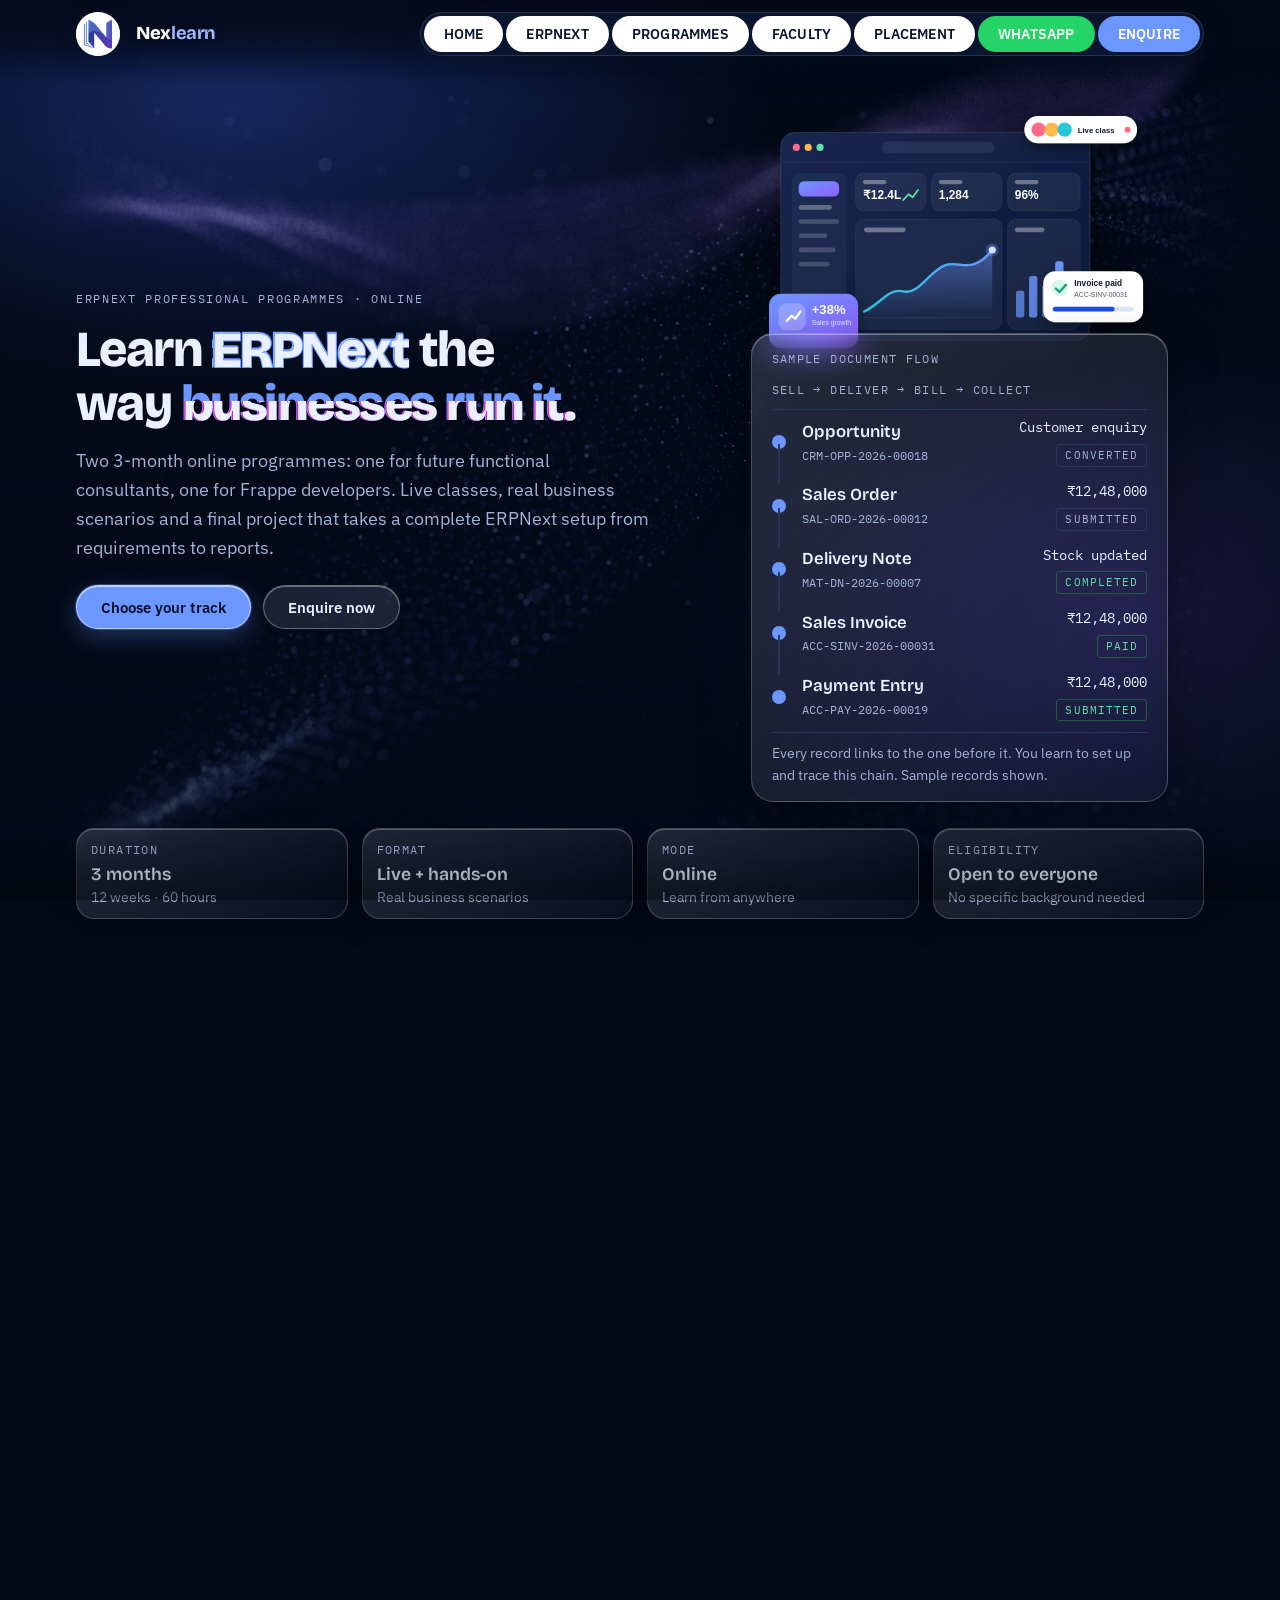
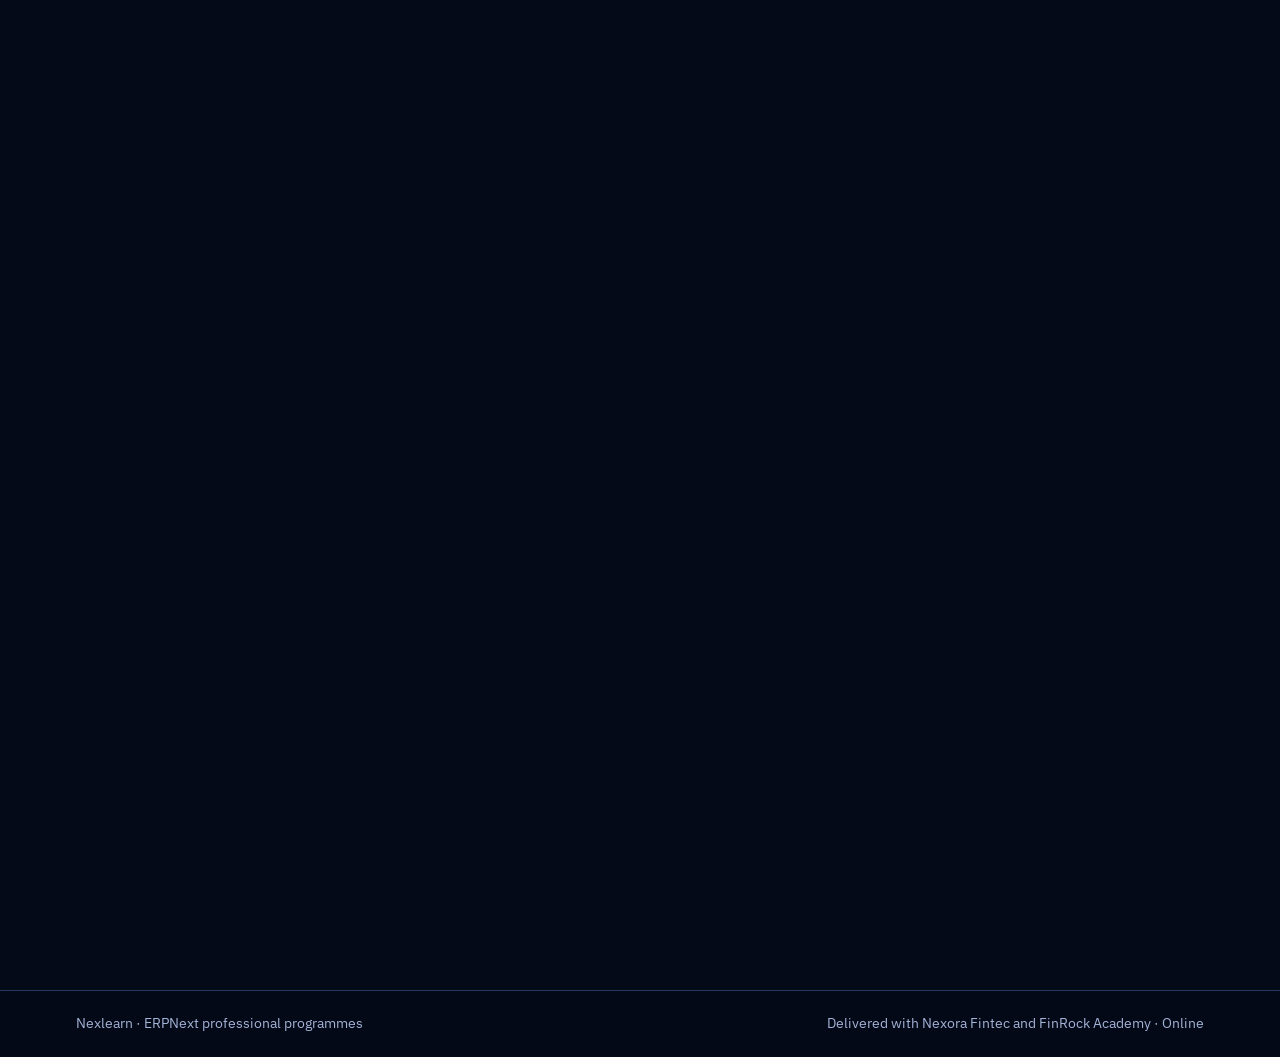
==== commit 28d6b352: "fixes" ====
--- a/index.html
+++ b/index.html
@@ -12,7 +12,7 @@
   <link rel="preconnect" href="https://fonts.gstatic.com" crossorigin>
   <link rel="stylesheet" href="https://fonts.googleapis.com/css2?family=Bricolage+Grotesque:opsz,wght@12..96,500..800&family=IBM+Plex+Sans:wght@400;500;600&family=IBM+Plex+Mono:wght@400;500&display=swap">
   <link rel="icon" href="data:image/svg+xml,%3Csvg xmlns='http://www.w3.org/2000/svg' viewBox='0 0 32 32'%3E%3Crect width='32' height='32' rx='6' fill='%231D4FE8'/%3E%3Cpath d='M9.5 23V9.5L22.5 22.5V9' fill='none' stroke='%23FFFFFF' stroke-width='3' stroke-linecap='round' stroke-linejoin='round'/%3E%3C/svg%3E">
-  <link rel="stylesheet" href="assets/css/style.css?v=22">
+  <link rel="stylesheet" href="assets/css/style.css?v=24">
 </head>
 <body>
 <div class="fibers-bg" id="fibers-bg" aria-hidden="true"></div>
@@ -155,7 +155,7 @@
           <p class="batch-info">Next batch starts soon · Weekend classes · Fee details shared after you enquire.</p>
         </div>
         <dl class="contact">
-          <div><dt>Visit</dt><dd><a href="https://www.nexorafintech.com" target="_blank" rel="noopener">www.nexorafintech.com</a></dd></div>
+          <div><dt>Visit</dt><dd><a href="https://www.nexorafintec.com" target="_blank" rel="noopener">www.nexorafintec.com</a></dd></div>
           <div><dt>Phone</dt><dd><span class="line-copy"><a href="tel:+919495940468"><span class="num" id="ph1">+91 9495940468</span></a><a href="https://wa.me/919495940468" target="_blank" rel="noopener" class="wa-pill"><svg viewBox="0 0 24 24" fill="#fff" aria-hidden="true"><path d="M20.54 4.62c-5.65-5.65-14.78-5.65-20.43 0-5.65 5.66-5.65 14.79 0 20.44 2.83 2.83 6.54 4.38 10.22 4.38s7.39-1.55 10.22-4.37c5.65-5.65 5.65-14.78 0-20.43zM12 22c-4.42 0-8-3.58-8-8a7.94 7.94 0 0 1 2.19-5.63l-2.58-1.14a1 1 0 0 1 .6-1.85l3.24 1.66c.59.3 1.25.45 1.89.45.28 0 .57-.08.84-.24l2.93-1.15a7.6 7.6 0 0 0 1.75-2.34l-1.73-3.1a1 1 0 0 1 .29-.95l1.41-1.41c.4-.4 1.08-.22 1.2.19l3.1 1.73a7.6 7.6 0 0 0 2.33 1.75l1.15 2.93c.16.27.24.56.24.84 0 .64-.15 1.3-.45 1.89l-1.66 3.24c-.15.3-.42.58-.85.61a1 1 0 0 1-.53-.11L18 13.82a7.9 7.9 0 0 1-5.63 2.19C8.42 22 4.84 22 4 22a7.94 7.94 0 0 1-5.63-2.19C.2 19.18-.37 15.6 1.01 12.42c.7-1.61 2.1-2.89 3.71-3.44l1.14-2.58a1 1 0 0 1 1.85-.6l1.66 3.24c.3.59.45 1.25.45 1.89 0 .64-.08 1.24-.24 1.84l-1.15 2.93c-.09.27-.24.53-.39.79z"/></svg></a><button type="button" class="copy" data-target="ph1">Copy</button></span></dd></div>
         </dl>
         <a class="btn btn-primary" href="enquire.html">Send us your details →</a>
--- a/assets/css/style.css
+++ b/assets/css/style.css
@@ -95,7 +95,7 @@
   margin-inline: auto;
   padding-left: max(16px, env(safe-area-inset-left, 0px));
   padding-right: max(16px, env(safe-area-inset-right, 0px));
-  padding-block: clamp(56px, 9vw, 104px);
+  padding-block: clamp(40px, 6vw, 72px);
 }
 section[id] { scroll-margin-top: 64px; }
 
@@ -107,10 +107,10 @@
   color: var(--muted);
 }
 .band .eyebrow { color: var(--band-muted); }
-h2 { font-size: clamp(1.9rem, 4.2vw, 3rem); font-weight: 700; }
+h2 { font-size: clamp(1.7rem, 3.2vw, 2.4rem); font-weight: 700; }
 .lead { font-size: 1.125rem; color: var(--muted); max-width: 62ch; }
 .band .lead { color: var(--band-muted); }
-.sec-head { display: grid; gap: 16px; margin-bottom: clamp(32px, 5vw, 56px); }
+.sec-head { display: grid; gap: 14px; margin-bottom: clamp(20px, 3vw, 32px); }
 
 .brand { display: inline-flex; align-items: center; gap: 10px; text-decoration: none; color: var(--ink); font-family: var(--font-display); font-weight: 700; font-size: 1.3rem; letter-spacing: -0.02em; }
 .brand b { color: var(--accent); font-weight: 700; }
@@ -137,25 +137,25 @@
 .band { background: var(--band); color: var(--band-ink); }
 
 /* Hero */
-.hero .wrap { padding-top: clamp(40px, 7vw, 80px); padding-bottom: clamp(40px, 6vw, 72px); }
+.hero .wrap { padding-top: clamp(26px, 4.5vw, 52px); padding-bottom: clamp(24px, 4vw, 44px); }
 .hero-grid { display: grid; grid-template-columns: minmax(0, 1.08fr) minmax(0, 0.92fr); gap: clamp(32px, 5vw, 64px); align-items: center; }
 @media (max-width: 920px) { .hero-grid { grid-template-columns: minmax(0, 1fr); } }
-.hero h1 { font-size: clamp(2.5rem, 6.2vw, 4.7rem); font-weight: 800; margin: 18px 0 22px; letter-spacing: -0.03em; }
+.hero h1 { font-size: clamp(2.1rem, 4.1vw, 3.15rem); font-weight: 800; margin: 14px 0 16px; letter-spacing: -0.03em; }
 .hero h1 em { font-style: normal; color: var(--band-accent); }
-.hero .lead { margin-bottom: 30px; }
+.hero .lead { margin-bottom: 22px; }
 .cta-row { display: flex; flex-wrap: wrap; gap: 12px; }
-.facts { display: grid; grid-template-columns: repeat(4, minmax(0, 1fr)); gap: 0; margin: clamp(40px, 6vw, 64px) 0 0; border-top: 1px solid var(--band-line); }
-.facts div { padding: 18px 20px 0 0; }
+.facts { display: grid; grid-template-columns: repeat(4, minmax(0, 1fr)); gap: 0; margin: clamp(18px, 2.5vw, 26px) 0 0; border-top: 1px solid var(--band-line); }
+.facts div { padding: 14px 18px 0 0; }
 .facts dt { font-family: var(--font-mono); font-size: 0.72rem; letter-spacing: 0.12em; text-transform: uppercase; color: var(--band-muted); }
-.facts dd { margin: 6px 0 0; font-family: var(--font-display); font-weight: 600; font-size: 1.25rem; line-height: 1.2; }
+.facts dd { margin: 5px 0 0; font-family: var(--font-display); font-weight: 600; font-size: 1.1rem; line-height: 1.2; }
 .facts dd small { display: block; font: 400 0.85rem var(--font-body); color: var(--band-muted); margin-top: 2px; }
 @media (max-width: 760px) { .facts { grid-template-columns: repeat(2, minmax(0, 1fr)); } .facts div { padding-bottom: 14px; } }
 
 /* Document chain */
-.flow { background: var(--band-card); border: 1px solid var(--band-line); border-radius: 6px; padding: 20px 22px 18px; }
-.flow-head { display: flex; justify-content: space-between; gap: 12px; flex-wrap: wrap; font-family: var(--font-mono); font-size: 0.72rem; letter-spacing: 0.12em; text-transform: uppercase; color: var(--band-muted); padding-bottom: 14px; border-bottom: 1px solid var(--band-line); }
-.doc { position: relative; display: grid; grid-template-columns: 14px minmax(0, 1fr) auto; column-gap: 16px; align-items: center; padding: 15px 0; }
-.doc:not(:last-child)::after { content: ""; position: absolute; left: 6px; top: 38px; bottom: -15px; width: 2px; background: var(--band-line); }
+.flow { background: var(--band-card); border: 1px solid var(--band-line); border-radius: 6px; padding: 16px 20px 14px; }
+.flow-head { display: flex; justify-content: space-between; gap: 12px; flex-wrap: wrap; font-family: var(--font-mono); font-size: 0.72rem; letter-spacing: 0.12em; text-transform: uppercase; color: var(--band-muted); padding-bottom: 10px; border-bottom: 1px solid var(--band-line); }
+.doc { position: relative; display: grid; grid-template-columns: 14px minmax(0, 1fr) auto; column-gap: 16px; align-items: center; padding: 7px 0; }
+.doc:not(:last-child)::after { content: ""; position: absolute; left: 6px; top: 34px; bottom: -10px; width: 2px; background: var(--band-line); }
 .node { width: 14px; height: 14px; border-radius: 50%; background: var(--band-accent); animation: pulse 4s infinite; }
 .doc:nth-child(2) .node { animation-delay: 0.6s; }
 .doc:nth-child(3) .node { animation-delay: 1.2s; }
@@ -169,7 +169,7 @@
 .amt { font-family: var(--font-mono); font-size: 0.85rem; font-variant-numeric: tabular-nums; }
 .pill { font-family: var(--font-mono); font-size: 0.66rem; letter-spacing: 0.1em; text-transform: uppercase; padding: 2px 8px; border-radius: 3px; border: 1px solid var(--band-line); color: var(--band-muted); }
 .pill.ok { color: var(--band-ok); border-color: var(--band-ok-line); }
-.flow-foot { margin-top: 6px; padding-top: 14px; border-top: 1px solid var(--band-line); font-size: 0.85rem; color: var(--band-muted); }
+.flow-foot { margin-top: 4px; padding-top: 10px; border-top: 1px solid var(--band-line); font-size: 0.85rem; color: var(--band-muted); }
 @media (max-width: 480px) {
   .doc { grid-template-columns: 14px minmax(0, 1fr); row-gap: 8px; }
   .doc-side { grid-column: 2; justify-items: start; text-align: left; grid-auto-flow: column; justify-content: start; gap: 10px; align-items: center; }
@@ -180,22 +180,22 @@
 @media (max-width: 880px) { .split { grid-template-columns: minmax(0, 1fr); } }
 .split .sticky { position: sticky; top: 96px; display: grid; gap: 18px; }
 @media (max-width: 880px) { .split .sticky { position: static; } }
-.modules li { display: grid; grid-template-columns: minmax(0, 190px) minmax(0, 1fr); gap: 8px 24px; padding: 16px 0; border-top: 1px solid var(--line); }
+.modules li { display: grid; grid-template-columns: minmax(0, 190px) minmax(0, 1fr); gap: 6px 24px; padding: 8px 0; border-top: 1px solid var(--line); }
 .modules li:last-child { border-bottom: 1px solid var(--line); }
 .modules strong { font-family: var(--font-display); font-weight: 600; font-size: 1.15rem; }
 .modules span { color: var(--muted); }
 
-.benefits { display: grid; grid-template-columns: repeat(3, minmax(0, 1fr)); margin-top: clamp(40px, 6vw, 72px); border-top: 2px solid var(--ink); }
-.benefits li { padding: 14px 16px 14px 0; border-bottom: 1px solid var(--line); font-weight: 500; display: flex; gap: 10px; align-items: baseline; }
+.benefits { display: grid; grid-template-columns: repeat(3, minmax(0, 1fr)); margin-top: clamp(26px, 4vw, 44px); border-top: 2px solid var(--ink); }
+.benefits li { padding: 10px 16px 10px 0; border-bottom: 1px solid var(--line); font-weight: 500; display: flex; gap: 10px; align-items: baseline; }
 .benefits li::before { content: ""; flex: none; width: 8px; height: 8px; background: var(--accent); transform: translateY(-1px); }
 @media (max-width: 720px) { .benefits { grid-template-columns: minmax(0, 1fr); } }
 
-.adopt-head { display: flex; flex-wrap: wrap; align-items: end; justify-content: space-between; gap: 24px; margin: clamp(56px, 8vw, 96px) 0 24px; }
-.big-stat { font-family: var(--font-display); font-weight: 800; font-size: clamp(2.6rem, 7vw, 4.6rem); line-height: 1; letter-spacing: -0.03em; font-variant-numeric: tabular-nums; }
+.adopt-head { display: flex; flex-wrap: wrap; align-items: end; justify-content: space-between; gap: 20px; margin: clamp(32px, 5vw, 60px) 0 20px; }
+.big-stat { font-family: var(--font-display); font-weight: 800; font-size: clamp(2.2rem, 5vw, 3.4rem); line-height: 1; letter-spacing: -0.03em; font-variant-numeric: tabular-nums; }
 .big-stat small { display: block; font: 400 0.95rem var(--font-body); letter-spacing: 0; color: var(--muted); margin-top: 8px; }
 .table-scroll { overflow-x: auto; }
 table.ledger, table.adopt { width: 100%; border-collapse: collapse; }
-.ledger th, .ledger td, .adopt th, .adopt td { text-align: left; vertical-align: top; padding: 13px 16px 13px 0; border-top: 1px solid var(--line); }
+.ledger th, .ledger td, .adopt th, .adopt td { text-align: left; vertical-align: top; padding: 8px 14px 8px 0; border-top: 1px solid var(--line); }
 .ledger thead th, .adopt thead th { font-family: var(--font-mono); font-size: 0.72rem; letter-spacing: 0.12em; text-transform: uppercase; color: var(--muted); font-weight: 500; border-top: 2px solid var(--ink); }
 .adopt tbody th { font-family: var(--font-display); font-weight: 600; font-size: 1.05rem; white-space: nowrap; }
 .adopt td { color: var(--muted); }
@@ -210,7 +210,7 @@
 }
 
 /* Tracks */
-.chooser { border: 1px solid var(--line); background: var(--card); border-radius: 6px; padding: clamp(18px, 3vw, 28px); display: grid; grid-template-columns: minmax(0, 1.1fr) minmax(0, 0.9fr); gap: clamp(20px, 4vw, 48px); margin-bottom: clamp(32px, 5vw, 56px); }
+.chooser { border: 1px solid var(--line); background: var(--card); border-radius: 6px; padding: clamp(16px, 2.5vw, 24px); display: grid; grid-template-columns: minmax(0, 1.1fr) minmax(0, 0.9fr); gap: clamp(18px, 3vw, 36px); margin-bottom: clamp(22px, 3.5vw, 40px); }
 @media (max-width: 860px) { .chooser { grid-template-columns: minmax(0, 1fr); } }
 .chooser fieldset { border: 0; margin: 0; padding: 0; min-width: 0; display: grid; gap: 8px; }
 .chooser legend { font-family: var(--font-display); font-weight: 700; font-size: 1.3rem; padding: 0; margin-bottom: 12px; }
@@ -228,23 +228,24 @@
 .pick a { color: var(--band-accent); font-weight: 600; }
 
 .tracks { display: grid; grid-template-columns: repeat(2, minmax(0, 1fr)); gap: clamp(16px, 3vw, 32px); }
+.wrap:has(> .tracks) { padding-block: clamp(26px, 4vw, 44px); }
 @media (max-width: 900px) { .tracks { grid-template-columns: minmax(0, 1fr); } }
-.track { background: var(--card); border: 1px solid var(--line); border-radius: 6px; padding: clamp(20px, 3vw, 32px); display: grid; gap: 20px; align-content: start; min-width: 0; }
-.track h3 { font-size: clamp(1.6rem, 3vw, 2.1rem); font-weight: 700; margin-top: 6px; }
+.track { background: var(--card); border: 1px solid var(--line); border-radius: 6px; padding: clamp(14px, 2vw, 20px); display: grid; gap: 9px; align-content: start; min-width: 0; }
+.track h3 { font-size: clamp(1.4rem, 2.3vw, 1.75rem); font-weight: 700; margin-top: 4px; }
 .specs { display: flex; flex-wrap: wrap; gap: 8px; }
-.specs li { font-family: var(--font-mono); font-size: 0.76rem; padding: 4px 10px; border: 1px solid var(--line); border-radius: 3px; color: var(--muted); }
+.specs li { font-family: var(--font-mono); font-size: 0.72rem; padding: 3px 9px; border: 1px solid var(--line); border-radius: 3px; color: var(--muted); }
 .track h4 { font-family: var(--font-mono); font-size: 0.72rem; letter-spacing: 0.14em; text-transform: uppercase; color: var(--muted); font-weight: 500; }
-.checks { display: grid; gap: 8px; margin-top: 10px; }
+.checks { display: grid; gap: 6px; margin-top: 8px; }
 .checks li { display: flex; gap: 12px; align-items: baseline; }
 .checks li::before { content: ""; flex: none; width: 10px; height: 6px; border-left: 2px solid var(--accent); border-bottom: 2px solid var(--accent); transform: translateY(-2px) rotate(-45deg); }
-.code-box { margin: 0; background: var(--band); color: var(--band-ink); border-radius: 4px; padding: 16px 18px; overflow-x: auto; font: 0.8rem/1.65 var(--font-mono); }
+.code-box { margin: 0; background: var(--band); color: var(--band-ink); border-radius: 4px; padding: 10px 12px; overflow-x: auto; font: 0.72rem/1.45 var(--font-mono); }
 .code-box .k { color: #8FB0FF; }
 .code-box .s { color: #7EE2B0; }
 .code-box .c { color: #7F90B8; }
 .code-cap { font-size: 0.82rem; color: var(--muted); margin-top: -8px; }
 
-.curr-head { margin: clamp(56px, 8vw, 96px) 0 24px; display: grid; gap: 12px; }
-.curr-head h3 { font-size: clamp(1.6rem, 3.4vw, 2.3rem); font-weight: 700; }
+.curr-head { margin: clamp(32px, 5vw, 60px) 0 20px; display: grid; gap: 10px; }
+.curr-head h3 { font-size: clamp(1.4rem, 2.6vw, 1.9rem); font-weight: 700; }
 .ledger tbody th { font-family: var(--font-mono); font-weight: 500; color: var(--accent); width: 76px; font-variant-numeric: tabular-nums; }
 .ledger td { width: 50%; }
 .ledger thead th:first-child { width: 76px; }
@@ -258,7 +259,7 @@
   .ledger td::before { content: attr(data-label); font-family: var(--font-mono); font-size: 0.7rem; letter-spacing: 0.1em; text-transform: uppercase; color: var(--muted); padding-top: 3px; }
 }
 
-.projects { display: grid; grid-template-columns: repeat(2, minmax(0, 1fr)); gap: clamp(20px, 4vw, 48px); margin-top: clamp(48px, 7vw, 80px); }
+.projects { display: grid; grid-template-columns: repeat(2, minmax(0, 1fr)); gap: clamp(18px, 3vw, 36px); margin-top: clamp(28px, 4vw, 48px); }
 @media (max-width: 900px) { .projects { grid-template-columns: minmax(0, 1fr); } }
 .projects h4 { font-family: var(--font-display); font-size: 1.3rem; font-weight: 700; margin-bottom: 6px; }
 .projects p { color: var(--muted); margin-bottom: 16px; }
@@ -269,7 +270,7 @@
 
 /* Faculty */
 .faculty { display: grid; gap: 0; }
-.person { display: grid; grid-template-columns: minmax(0, 0.8fr) minmax(0, 1.2fr); gap: clamp(24px, 5vw, 64px); padding: clamp(24px, 4vw, 40px) 0; border-top: 1px solid var(--line); }
+.person { display: grid; grid-template-columns: minmax(0, 0.8fr) minmax(0, 1.2fr); gap: clamp(20px, 4vw, 48px); padding: clamp(18px, 3vw, 28px) 0; border-top: 1px solid var(--line); }
 .person:last-child { border-bottom: 1px solid var(--line); }
 @media (max-width: 860px) { .person { grid-template-columns: minmax(0, 1fr); } }
 .id { display: grid; grid-template-columns: 72px minmax(0, 1fr); gap: 18px; align-items: start; }
@@ -283,7 +284,7 @@
 .learn h4 { font-size: 1.4rem; font-weight: 700; margin-bottom: 4px; }
 .learn p { color: var(--muted); margin-bottom: 14px; }
 .learn ul { display: grid; grid-template-columns: repeat(2, minmax(0, 1fr)); gap: 0 24px; }
-.learn li { padding: 10px 0; border-top: 1px solid var(--line); }
+.learn li { padding: 8px 0; border-top: 1px solid var(--line); }
 @media (max-width: 520px) { .learn ul { grid-template-columns: minmax(0, 1fr); } }
 .duo { margin-top: 28px; font-family: var(--font-display); font-weight: 600; font-size: 1.2rem; }
 .duo span { color: var(--muted); font-weight: 500; }
@@ -293,12 +294,12 @@
 .notice strong { display: block; font-family: var(--font-display); font-size: 1.15rem; margin-bottom: 4px; }
 .services { display: grid; grid-template-columns: repeat(2, minmax(0, 1fr)); gap: 0 32px; }
 @media (max-width: 560px) { .services { grid-template-columns: minmax(0, 1fr); } }
-.services li { padding: 16px 0; border-top: 1px solid var(--line); }
+.services li { padding: 12px 0; border-top: 1px solid var(--line); }
 .services strong { display: block; font-family: var(--font-display); font-size: 1.1rem; font-weight: 600; }
 .services span { color: var(--muted); font-size: 0.95rem; }
-.who { margin-top: clamp(48px, 7vw, 80px); }
+.who { margin-top: clamp(28px, 4vw, 48px); }
 .who h3 { font-size: clamp(1.6rem, 3.2vw, 2.2rem); font-weight: 700; margin-bottom: 8px; }
-.who-grid { display: grid; grid-template-columns: repeat(3, minmax(0, 1fr)); gap: 0 32px; margin-top: 24px; }
+.who-grid { display: grid; grid-template-columns: repeat(3, minmax(0, 1fr)); gap: 0 32px; margin-top: 18px; }
 @media (max-width: 760px) { .who-grid { grid-template-columns: minmax(0, 1fr); } }
 .who-grid li { padding: 16px 0; border-top: 2px solid var(--ink); }
 .who-grid strong { display: block; font-family: var(--font-display); font-size: 1.2rem; font-weight: 600; }
@@ -307,9 +308,9 @@
 /* Enquiry */
 .enquire-grid { display: grid; grid-template-columns: minmax(0, 1fr) minmax(0, 1fr); gap: clamp(32px, 6vw, 80px); }
 @media (max-width: 860px) { .enquire-grid { grid-template-columns: minmax(0, 1fr); } }
-.enquire h2 { font-size: clamp(2.2rem, 5.2vw, 3.8rem); font-weight: 800; letter-spacing: -0.03em; margin: 16px 0 18px; }
+.enquire h2 { font-size: clamp(1.9rem, 3.8vw, 2.8rem); font-weight: 800; letter-spacing: -0.03em; margin: 12px 0 14px; }
 .contact { border-top: 1px solid var(--band-line); }
-.contact > div { display: grid; grid-template-columns: 110px minmax(0, 1fr); gap: 16px; padding: 18px 0; border-bottom: 1px solid var(--band-line); align-items: center; }
+.contact > div { display: grid; grid-template-columns: 110px minmax(0, 1fr); gap: 16px; padding: 13px 0; border-bottom: 1px solid var(--band-line); align-items: center; }
 .contact dt { font-family: var(--font-mono); font-size: 0.72rem; letter-spacing: 0.12em; text-transform: uppercase; color: var(--band-muted); }
 .contact dd { margin: 0; display: grid; gap: 10px; font-family: var(--font-display); font-weight: 600; font-size: 1.3rem; }
 .contact a { color: var(--band-ink); overflow-wrap: anywhere; }
@@ -317,7 +318,7 @@
 .num { font-variant-numeric: tabular-nums; letter-spacing: 0.02em; }
 .copy { background: transparent; color: var(--band-ink); border: 1px solid var(--band-line); border-radius: 3px; padding: 4px 11px; font: 500 0.75rem var(--font-mono); cursor: pointer; }
 .copy:hover { border-color: var(--band-accent); }
-.about { display: grid; grid-template-columns: repeat(2, minmax(0, 1fr)); gap: clamp(20px, 4vw, 48px); margin-top: clamp(48px, 7vw, 80px); padding-top: 28px; border-top: 1px solid var(--band-line); }
+.about { display: grid; grid-template-columns: repeat(2, minmax(0, 1fr)); gap: clamp(18px, 3vw, 36px); margin-top: clamp(28px, 4vw, 48px); padding-top: 22px; border-top: 1px solid var(--band-line); }
 @media (max-width: 700px) { .about { grid-template-columns: minmax(0, 1fr); } }
 .about h4 { font-size: 1.15rem; font-weight: 600; margin-bottom: 6px; }
 .about p { color: var(--band-muted); font-size: 0.95rem; }
@@ -800,16 +801,16 @@
 }
 .flow { background: linear-gradient(135deg, rgba(255,255,255,.14), rgba(255,255,255,.04)) !important; border: 1px solid rgba(255,255,255,.22) !important; border-radius: 22px !important; box-shadow: 0 20px 50px rgba(0,0,0,.35), inset 0 1px 0 rgba(255,255,255,.35); margin: 0; }
 .facts { border-top: 0 !important; gap: 14px; }
-.facts div { padding: 16px 18px !important; background: linear-gradient(135deg, rgba(255,255,255,.12), rgba(255,255,255,.03)); border: 1px solid rgba(255,255,255,.18); border-radius: 18px; box-shadow: inset 0 1px 0 rgba(255,255,255,.28), 0 10px 30px rgba(0,0,0,.2); }
+.facts div { padding: 12px 14px !important; background: linear-gradient(135deg, rgba(255,255,255,.12), rgba(255,255,255,.03)); border: 1px solid rgba(255,255,255,.18); border-radius: 18px; box-shadow: inset 0 1px 0 rgba(255,255,255,.28), 0 10px 30px rgba(0,0,0,.2); }
 .btn-ghost { background: rgba(255,255,255,.10) !important; -webkit-backdrop-filter: blur(14px); backdrop-filter: blur(14px); border: 1px solid rgba(255,255,255,.32) !important; box-shadow: inset 0 1px 0 rgba(255,255,255,.3); color: var(--ink); }
 .btn-primary { box-shadow: 0 8px 24px rgba(29,79,232,.5), inset 0 1px 0 rgba(255,255,255,.4); }
 .track, .chooser { background: linear-gradient(145deg, rgba(20,34,72,.72), rgba(10,20,46,.62)) !important; border: 1px solid rgba(255,255,255,.14) !important; border-radius: 22px !important; box-shadow: 0 18px 50px rgba(0,0,0,.35), inset 0 1px 0 rgba(255,255,255,.12); }
 .pick { border-radius: 16px !important; background: linear-gradient(135deg, rgba(10,22,48,.92), rgba(24,40,90,.8)) !important; border: 1px solid rgba(255,255,255,.12); }
 .contact { border-top: 0 !important; }
 .contact > div { background: rgba(255,255,255,.06); padding-inline: 16px !important; margin-bottom: 10px; border: 1px solid rgba(255,255,255,.14) !important; border-radius: 16px; }
-.enquire-form { background: linear-gradient(145deg, rgba(20,34,72,.78), rgba(10,20,46,.7)); border: 1px solid rgba(255,255,255,.16); border-radius: 22px; padding: clamp(18px, 3vw, 28px); box-shadow: 0 20px 50px rgba(0,0,0,.4), inset 0 1px 0 rgba(255,255,255,.12); margin-top: clamp(40px, 6vw, 64px); }
+.enquire-form { background: linear-gradient(145deg, rgba(20,34,72,.78), rgba(10,20,46,.7)); border: 1px solid rgba(255,255,255,.16); border-radius: 22px; padding: clamp(16px, 2.5vw, 24px); box-shadow: 0 20px 50px rgba(0,0,0,.4), inset 0 1px 0 rgba(255,255,255,.12); margin-top: clamp(24px, 4vw, 40px); }
 .enquire-form input::placeholder, .enquire-form textarea::placeholder { color: var(--muted); opacity: .8; }
-.hero .wrap { padding-top: clamp(96px, 11vw, 128px) !important; }
+.hero .wrap { padding-top: clamp(60px, 6.5vw, 72px) !important; }
 .notice { box-shadow: 0 8px 30px rgba(0,0,0,.25); }
 
 /* faculty monogram tiles: layered gradient + fibre pattern */
@@ -823,7 +824,7 @@
 
 /* ============ Images ============ */
 .hero-visual { position: relative; display: grid; min-width: 0; }
-.hero-art { width: 100%; height: auto; display: block; filter: drop-shadow(0 24px 40px rgba(0,0,0,.45)); animation: floaty 8s ease-in-out infinite; }
+.hero-art { width: 100%; max-width: 380px; height: auto; display: block; margin-inline: auto; filter: drop-shadow(0 24px 40px rgba(0,0,0,.45)); animation: floaty 8s ease-in-out infinite; }
 .hero-visual .flow { margin: -26px clamp(10px, 4vw, 36px) 0; position: relative; z-index: 2; }
 @keyframes floaty { 0%, 100% { transform: translateY(0); } 50% { transform: translateY(-10px); } }
 
@@ -833,16 +834,16 @@
 .services li { display: grid; grid-template-columns: 52px minmax(0, 1fr); column-gap: 16px; align-items: start; }
 .services .ico { width: 52px; height: 52px; grid-row: span 2; }
 
-.track-art { width: 100%; height: auto; display: block; border-radius: 16px; box-shadow: 0 12px 30px rgba(0,0,0,.35); }
+.track-art { width: 100%; height: 140px; object-fit: cover; object-position: top; display: block; border-radius: 16px; box-shadow: 0 12px 30px rgba(0,0,0,.35); }
 
 .who-grid { gap: 20px; }
 .who-grid li { border: 1px solid rgba(255,255,255,.14); border-top: 1px solid rgba(255,255,255,.14); border-radius: 22px; background: linear-gradient(145deg, rgba(20,34,72,.6), rgba(10,20,46,.5)); padding: 0 0 20px; overflow: hidden; transition: transform .35s ease, border-color .35s ease; }
 .who-grid li:hover { transform: translateY(-4px); border-color: rgba(108,151,255,.6); }
-.who-img { width: 100%; height: auto; display: block; margin-bottom: 16px; }
+.who-img { width: 100%; height: auto; display: block; margin-bottom: 12px; }
 .who-grid strong, .who-grid span { padding-inline: 20px; }
 .who-grid span { display: block; }
 
-.enquire-art { width: 100%; max-width: 440px; height: auto; display: block; border-radius: 22px; margin-top: 28px; box-shadow: 0 20px 50px rgba(0,0,0,.4); }
+.enquire-art { width: 100%; max-width: 360px; height: auto; display: block; border-radius: 22px; margin-top: 20px; box-shadow: 0 20px 50px rgba(0,0,0,.4); }
 
 /* ============ Mobile ============ */
 @media (max-width: 920px) {
@@ -856,7 +857,7 @@
   .hero h1 { font-size: clamp(2.2rem, 10.5vw, 3rem); }
   .lead { font-size: 1.02rem; }
   .cta-row .btn { flex: 1 1 100%; padding: 14px 20px; }          /* full-width, thumb-sized buttons */
-  .hero .wrap { padding-top: 92px !important; }
+  .hero .wrap { padding-top: 76px !important; }
   .facts div { padding: 14px !important; }
   .facts dd { font-size: 1.05rem; }
   .flow { padding: 16px 16px 14px; }
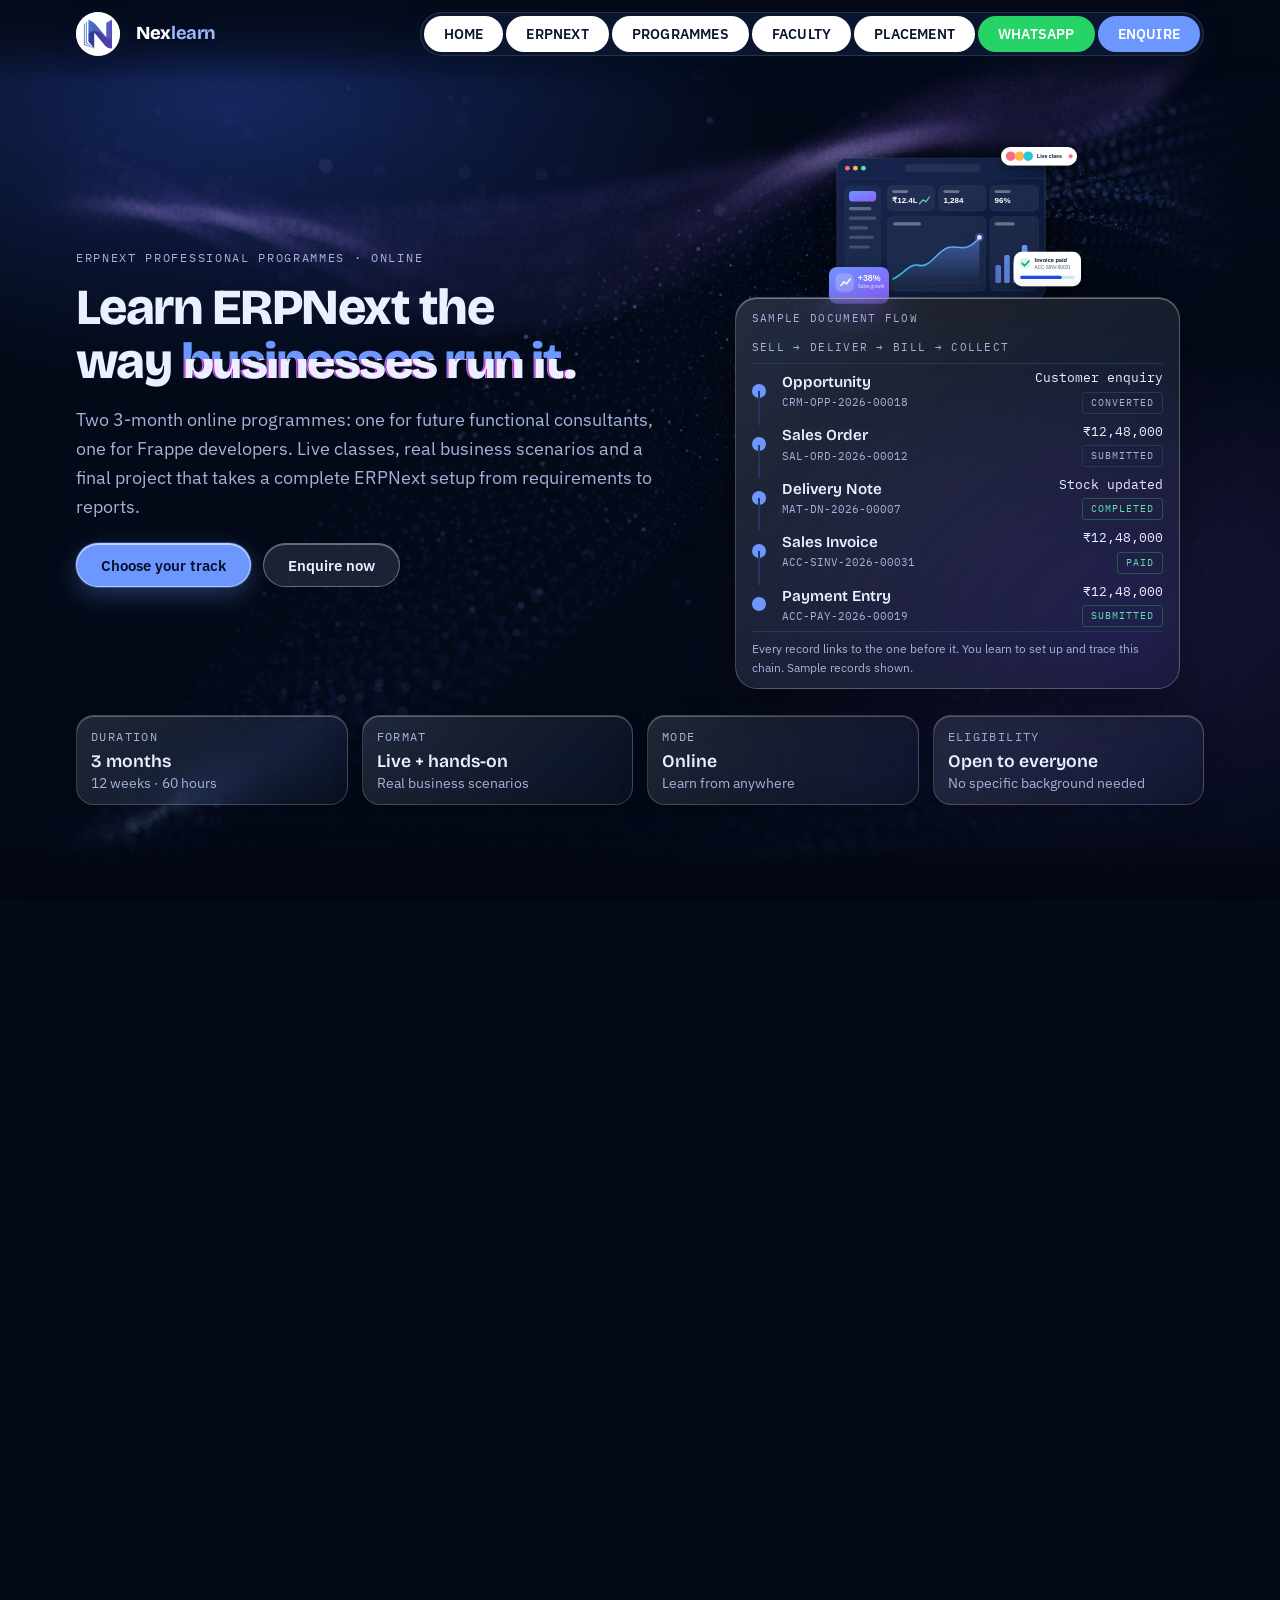
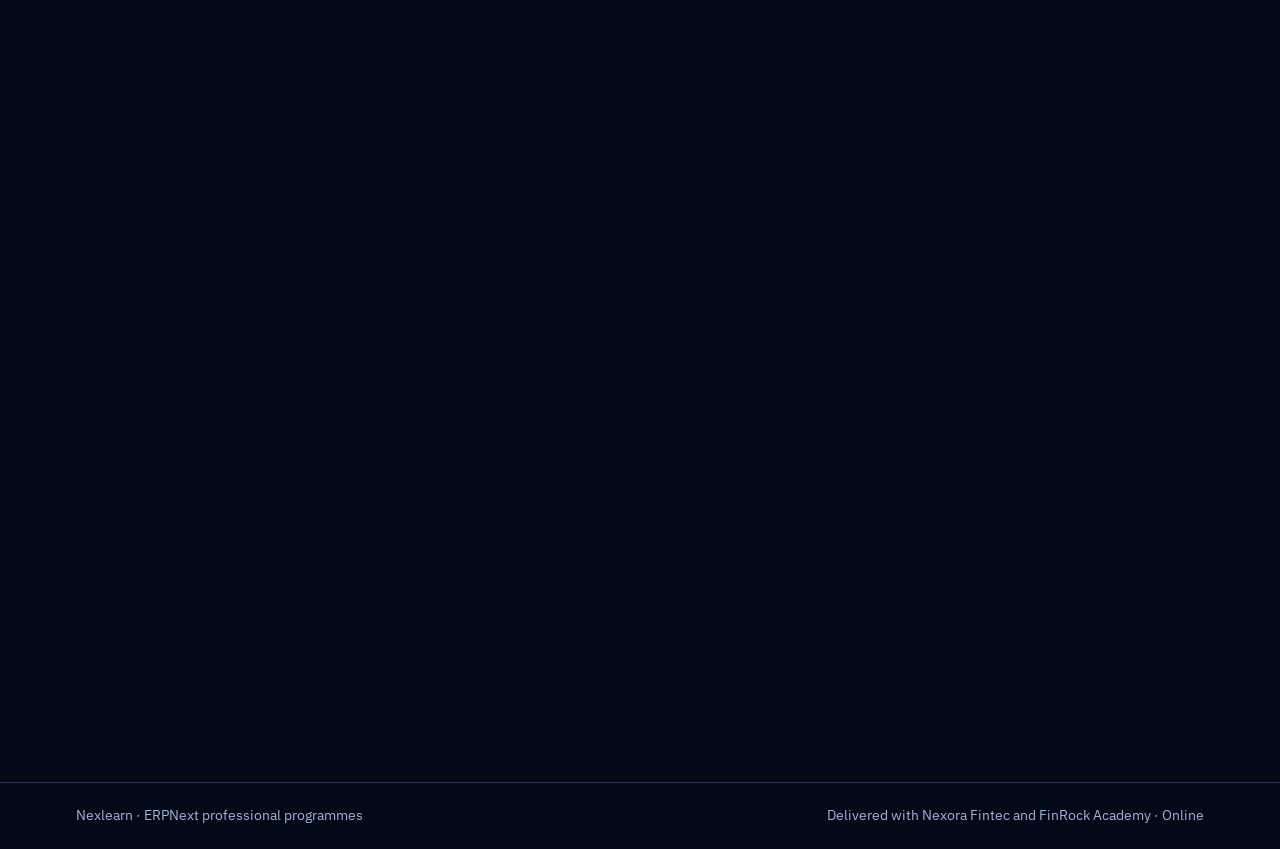
==== commit 06c9dcc0: "Fix section spacing, hero alignment and content height - Balance hero columns on desktop and fit the" ====
--- a/index.html
+++ b/index.html
@@ -12,7 +12,7 @@
   <link rel="preconnect" href="https://fonts.gstatic.com" crossorigin>
   <link rel="stylesheet" href="https://fonts.googleapis.com/css2?family=Bricolage+Grotesque:opsz,wght@12..96,500..800&family=IBM+Plex+Sans:wght@400;500;600&family=IBM+Plex+Mono:wght@400;500&display=swap">
   <link rel="icon" href="data:image/svg+xml,%3Csvg xmlns='http://www.w3.org/2000/svg' viewBox='0 0 32 32'%3E%3Crect width='32' height='32' rx='6' fill='%231D4FE8'/%3E%3Cpath d='M9.5 23V9.5L22.5 22.5V9' fill='none' stroke='%23FFFFFF' stroke-width='3' stroke-linecap='round' stroke-linejoin='round'/%3E%3C/svg%3E">
-  <link rel="stylesheet" href="assets/css/style.css?v=24">
+  <link rel="stylesheet" href="assets/css/style.css?v=26">
 </head>
 <body>
 <div class="fibers-bg" id="fibers-bg" aria-hidden="true"></div>
@@ -66,12 +66,12 @@
 </header>
 
 <main>
-  <section class="band hero reveal" aria-labelledby="hero-title">
+  <section class="band hero hero-home reveal" aria-labelledby="hero-title">
     <div class="wrap">
       <div class="hero-grid">
         <div>
           <p class="eyebrow">ERPNext professional programmes · Online</p>
-          <h1 id="hero-title">Learn <span class="stroke-text" data-text="ERPNext">ERPNext</span> the way <span class="glitch-text" data-text="businesses run it."><em>businesses run it.</em></span></h1>
+          <h1 id="hero-title">Learn ERPNext the way <span class="glitch-text" data-text="businesses run it."><em>businesses run it.</em></span></h1>
           <p class="lead">Two 3-month online programmes: one for future functional consultants, one for Frappe developers. Live classes, real business scenarios and a final project that takes a complete ERPNext setup from requirements to reports.</p>
           <div class="cta-row">
             <a class="btn btn-primary" href="programmes.html">Choose your track</a>
@@ -153,12 +153,12 @@
           <p class="lead">Gain practical ERPNext skills and be ready for real-world opportunities. Call or visit to ask about the Functional Learning and Development tracks.</p>
           <img class="enquire-art" src="assets/img/art/enquire-art.svg" width="480" height="300" alt="Illustration of enquiry confirmation cards and a weekend class calendar" loading="lazy" decoding="async">
           <p class="batch-info">Next batch starts soon · Weekend classes · Fee details shared after you enquire.</p>
+          <a class="btn btn-primary enquire-cta" href="enquire.html">Send us your details →</a>
         </div>
         <dl class="contact">
           <div><dt>Visit</dt><dd><a href="https://www.nexorafintec.com" target="_blank" rel="noopener">www.nexorafintec.com</a></dd></div>
           <div><dt>Phone</dt><dd><span class="line-copy"><a href="tel:+919495940468"><span class="num" id="ph1">+91 9495940468</span></a><a href="https://wa.me/919495940468" target="_blank" rel="noopener" class="wa-pill"><svg viewBox="0 0 24 24" fill="#fff" aria-hidden="true"><path d="M20.54 4.62c-5.65-5.65-14.78-5.65-20.43 0-5.65 5.66-5.65 14.79 0 20.44 2.83 2.83 6.54 4.38 10.22 4.38s7.39-1.55 10.22-4.37c5.65-5.65 5.65-14.78 0-20.43zM12 22c-4.42 0-8-3.58-8-8a7.94 7.94 0 0 1 2.19-5.63l-2.58-1.14a1 1 0 0 1 .6-1.85l3.24 1.66c.59.3 1.25.45 1.89.45.28 0 .57-.08.84-.24l2.93-1.15a7.6 7.6 0 0 0 1.75-2.34l-1.73-3.1a1 1 0 0 1 .29-.95l1.41-1.41c.4-.4 1.08-.22 1.2.19l3.1 1.73a7.6 7.6 0 0 0 2.33 1.75l1.15 2.93c.16.27.24.56.24.84 0 .64-.15 1.3-.45 1.89l-1.66 3.24c-.15.3-.42.58-.85.61a1 1 0 0 1-.53-.11L18 13.82a7.9 7.9 0 0 1-5.63 2.19C8.42 22 4.84 22 4 22a7.94 7.94 0 0 1-5.63-2.19C.2 19.18-.37 15.6 1.01 12.42c.7-1.61 2.1-2.89 3.71-3.44l1.14-2.58a1 1 0 0 1 1.85-.6l1.66 3.24c.3.59.45 1.25.45 1.89 0 .64-.08 1.24-.24 1.84l-1.15 2.93c-.09.27-.24.53-.39.79z"/></svg></a><button type="button" class="copy" data-target="ph1">Copy</button></span></dd></div>
         </dl>
-        <a class="btn btn-primary" href="enquire.html">Send us your details →</a>
       </div>
     </div>
   </section>
@@ -171,6 +171,6 @@
   </div>
 </footer>
   <script src="assets/js/ghost-fibers.js" defer></script>
-  <script src="assets/js/script.js?v=15" defer></script>
+  <script src="assets/js/script.js?v=16" defer></script>
 </body>
 </html>
--- a/assets/css/style.css
+++ b/assets/css/style.css
@@ -95,7 +95,7 @@
   margin-inline: auto;
   padding-left: max(16px, env(safe-area-inset-left, 0px));
   padding-right: max(16px, env(safe-area-inset-right, 0px));
-  padding-block: clamp(40px, 6vw, 72px);
+  padding-block: clamp(28px, 4vw, 52px);
 }
 section[id] { scroll-margin-top: 64px; }
 
@@ -137,8 +137,8 @@
 .band { background: var(--band); color: var(--band-ink); }
 
 /* Hero */
-.hero .wrap { padding-top: clamp(26px, 4.5vw, 52px); padding-bottom: clamp(24px, 4vw, 44px); }
-.hero-grid { display: grid; grid-template-columns: minmax(0, 1.08fr) minmax(0, 0.92fr); gap: clamp(32px, 5vw, 64px); align-items: center; }
+.hero .wrap { padding-top: clamp(24px, 3.5vw, 40px); padding-bottom: clamp(20px, 3vw, 36px); }
+.hero-grid { display: grid; grid-template-columns: minmax(0, 1.08fr) minmax(0, 0.92fr); gap: clamp(28px, 4.5vw, 56px); align-items: center; }
 @media (max-width: 920px) { .hero-grid { grid-template-columns: minmax(0, 1fr); } }
 .hero h1 { font-size: clamp(2.1rem, 4.1vw, 3.15rem); font-weight: 800; margin: 14px 0 16px; letter-spacing: -0.03em; }
 .hero h1 em { font-style: normal; color: var(--band-accent); }
@@ -152,10 +152,10 @@
 @media (max-width: 760px) { .facts { grid-template-columns: repeat(2, minmax(0, 1fr)); } .facts div { padding-bottom: 14px; } }
 
 /* Document chain */
-.flow { background: var(--band-card); border: 1px solid var(--band-line); border-radius: 6px; padding: 16px 20px 14px; }
-.flow-head { display: flex; justify-content: space-between; gap: 12px; flex-wrap: wrap; font-family: var(--font-mono); font-size: 0.72rem; letter-spacing: 0.12em; text-transform: uppercase; color: var(--band-muted); padding-bottom: 10px; border-bottom: 1px solid var(--band-line); }
-.doc { position: relative; display: grid; grid-template-columns: 14px minmax(0, 1fr) auto; column-gap: 16px; align-items: center; padding: 7px 0; }
-.doc:not(:last-child)::after { content: ""; position: absolute; left: 6px; top: 34px; bottom: -10px; width: 2px; background: var(--band-line); }
+.flow { background: var(--band-card); border: 1px solid var(--band-line); border-radius: 6px; padding: 12px 16px 10px; }
+.flow-head { display: flex; justify-content: space-between; gap: 12px; flex-wrap: wrap; font-family: var(--font-mono); font-size: 0.68rem; letter-spacing: 0.12em; text-transform: uppercase; color: var(--band-muted); padding-bottom: 7px; border-bottom: 1px solid var(--band-line); }
+.doc { position: relative; display: grid; grid-template-columns: 14px minmax(0, 1fr) auto; column-gap: 16px; align-items: center; padding: 4px 0; }
+.doc:not(:last-child)::after { content: ""; position: absolute; left: 6px; top: 27px; bottom: -7px; width: 2px; background: var(--band-line); }
 .node { width: 14px; height: 14px; border-radius: 50%; background: var(--band-accent); animation: pulse 4s infinite; }
 .doc:nth-child(2) .node { animation-delay: 0.6s; }
 .doc:nth-child(3) .node { animation-delay: 1.2s; }
@@ -163,13 +163,13 @@
 .doc:nth-child(5) .node { animation-delay: 2.4s; }
 @keyframes pulse { 0%, 55%, 100% { box-shadow: 0 0 0 0 rgba(108, 151, 255, 0); } 25% { box-shadow: 0 0 0 7px rgba(108, 151, 255, 0.28); } }
 @media (prefers-reduced-motion: reduce) { .node { animation: none; } }
-.doc-type { display: block; font-family: var(--font-display); font-weight: 600; font-size: 1.05rem; }
-.doc-id { display: block; font-family: var(--font-mono); font-size: 0.78rem; color: var(--band-muted); overflow-wrap: anywhere; }
-.doc-side { display: grid; justify-items: end; gap: 5px; text-align: right; }
-.amt { font-family: var(--font-mono); font-size: 0.85rem; font-variant-numeric: tabular-nums; }
-.pill { font-family: var(--font-mono); font-size: 0.66rem; letter-spacing: 0.1em; text-transform: uppercase; padding: 2px 8px; border-radius: 3px; border: 1px solid var(--band-line); color: var(--band-muted); }
+.doc-type { display: block; font-family: var(--font-display); font-weight: 600; font-size: 0.95rem; }
+.doc-id { display: block; font-family: var(--font-mono); font-size: 0.68rem; color: var(--band-muted); overflow-wrap: anywhere; }
+.doc-side { display: grid; justify-items: end; gap: 3px; text-align: right; }
+.amt { font-family: var(--font-mono); font-size: 0.8rem; font-variant-numeric: tabular-nums; }
+.pill { font-family: var(--font-mono); font-size: 0.62rem; letter-spacing: 0.1em; text-transform: uppercase; padding: 2px 8px; border-radius: 3px; border: 1px solid var(--band-line); color: var(--band-muted); }
 .pill.ok { color: var(--band-ok); border-color: var(--band-ok-line); }
-.flow-foot { margin-top: 4px; padding-top: 10px; border-top: 1px solid var(--band-line); font-size: 0.85rem; color: var(--band-muted); }
+.flow-foot { margin-top: 0; padding-top: 7px; border-top: 1px solid var(--band-line); font-size: 0.76rem; color: var(--band-muted); }
 @media (max-width: 480px) {
   .doc { grid-template-columns: 14px minmax(0, 1fr); row-gap: 8px; }
   .doc-side { grid-column: 2; justify-items: start; text-align: left; grid-auto-flow: column; justify-content: start; gap: 10px; align-items: center; }
@@ -808,9 +808,9 @@
 .pick { border-radius: 16px !important; background: linear-gradient(135deg, rgba(10,22,48,.92), rgba(24,40,90,.8)) !important; border: 1px solid rgba(255,255,255,.12); }
 .contact { border-top: 0 !important; }
 .contact > div { background: rgba(255,255,255,.06); padding-inline: 16px !important; margin-bottom: 10px; border: 1px solid rgba(255,255,255,.14) !important; border-radius: 16px; }
-.enquire-form { background: linear-gradient(145deg, rgba(20,34,72,.78), rgba(10,20,46,.7)); border: 1px solid rgba(255,255,255,.16); border-radius: 22px; padding: clamp(16px, 2.5vw, 24px); box-shadow: 0 20px 50px rgba(0,0,0,.4), inset 0 1px 0 rgba(255,255,255,.12); margin-top: clamp(24px, 4vw, 40px); }
+.enquire-form { background: linear-gradient(145deg, rgba(20,34,72,.78), rgba(10,20,46,.7)); border: 1px solid rgba(255,255,255,.16); border-radius: 22px; padding: clamp(16px, 2.5vw, 24px); box-shadow: 0 20px 50px rgba(0,0,0,.4), inset 0 1px 0 rgba(255,255,255,.12); margin-top: 0; }
 .enquire-form input::placeholder, .enquire-form textarea::placeholder { color: var(--muted); opacity: .8; }
-.hero .wrap { padding-top: clamp(60px, 6.5vw, 72px) !important; }
+.hero .wrap { padding-top: clamp(28px, 4vw, 44px) !important; }
 .notice { box-shadow: 0 8px 30px rgba(0,0,0,.25); }
 
 /* faculty monogram tiles: layered gradient + fibre pattern */
@@ -824,8 +824,8 @@
 
 /* ============ Images ============ */
 .hero-visual { position: relative; display: grid; min-width: 0; }
-.hero-art { width: 100%; max-width: 380px; height: auto; display: block; margin-inline: auto; filter: drop-shadow(0 24px 40px rgba(0,0,0,.45)); animation: floaty 8s ease-in-out infinite; }
-.hero-visual .flow { margin: -26px clamp(10px, 4vw, 36px) 0; position: relative; z-index: 2; }
+.hero-art { width: 100%; max-width: clamp(200px, 20vw, 260px); height: auto; display: block; margin-inline: auto; filter: drop-shadow(0 24px 40px rgba(0,0,0,.45)); animation: floaty 8s ease-in-out infinite; }
+.hero-visual .flow { margin: -14px clamp(8px, 3vw, 24px) 0; position: relative; z-index: 2; }
 @keyframes floaty { 0%, 100% { transform: translateY(0); } 50% { transform: translateY(-10px); } }
 
 .modules li { grid-template-columns: 56px minmax(0, 190px) minmax(0, 1fr); align-items: center; column-gap: 20px; }
@@ -857,7 +857,7 @@
   .hero h1 { font-size: clamp(2.2rem, 10.5vw, 3rem); }
   .lead { font-size: 1.02rem; }
   .cta-row .btn { flex: 1 1 100%; padding: 14px 20px; }          /* full-width, thumb-sized buttons */
-  .hero .wrap { padding-top: 76px !important; }
+  .hero .wrap { padding-top: 24px !important; }
   .facts div { padding: 14px !important; }
   .facts dd { font-size: 1.05rem; }
   .flow { padding: 16px 16px 14px; }
@@ -1157,45 +1157,15 @@
 }
 @keyframes eb-fade { to { opacity: 1; } }
 
-/* ============ Stroke Text (ReactBits: stroke-text) ============ */
-.stroke-text {
-  display: inline-block;
-  position: relative;
-  line-height: 1;
-}
-.stroke-text__svg {
-  position: absolute;
-  inset: 0;
-  width: 100%;
-  height: 100%;
-  pointer-events: none;
-  z-index: 1;
-}
-.stroke-text__stroke {
-  fill: none;
-  stroke: var(--band-accent);
-  stroke-width: 2;
-  stroke-linecap: round;
-  stroke-linejoin: round;
-  stroke-dasharray: var(--stroke-length);
-  stroke-dashoffset: var(--stroke-length);
-}
-.stroke-text__stroke--draw {
-  animation: stroke-draw 1.6s ease forwards;
-}
-@keyframes stroke-draw {
-  to { stroke-dashoffset: 0; }
-}
-.stroke-text__fill {
-  fill: currentColor;
-  opacity: 0;
-}
-
-@media (prefers-reduced-motion: reduce) {
-  .stroke-text__stroke {
-    stroke-dashoffset: 0 !important;
-  }
-  .stroke-text__fill {
-    opacity: 1 !important;
-  }
-}
+/* ============ Layout rhythm: no dead space between sections ============ */
+/* Home hero owns the first screen on desktop so its two columns stay balanced
+   instead of leaving a tall empty column beside the dashboard. */
+@media (min-width: 921px) {
+  .hero-home { display: flex; flex-direction: column; min-height: clamp(680px, calc(100lvh - var(--pn-h, 44px)), 880px); }
+  .hero-home > .wrap { flex: 1; display: flex; flex-direction: column; justify-content: center; }
+}
+
+/* Buttons that sit directly in a two-column grid must not stretch to the column width */
+.enquire-grid > .btn { justify-self: start; align-self: start; }
+.enquire-cta { margin-top: 14px; }
+.enquire-grid > .contact { align-self: start; }
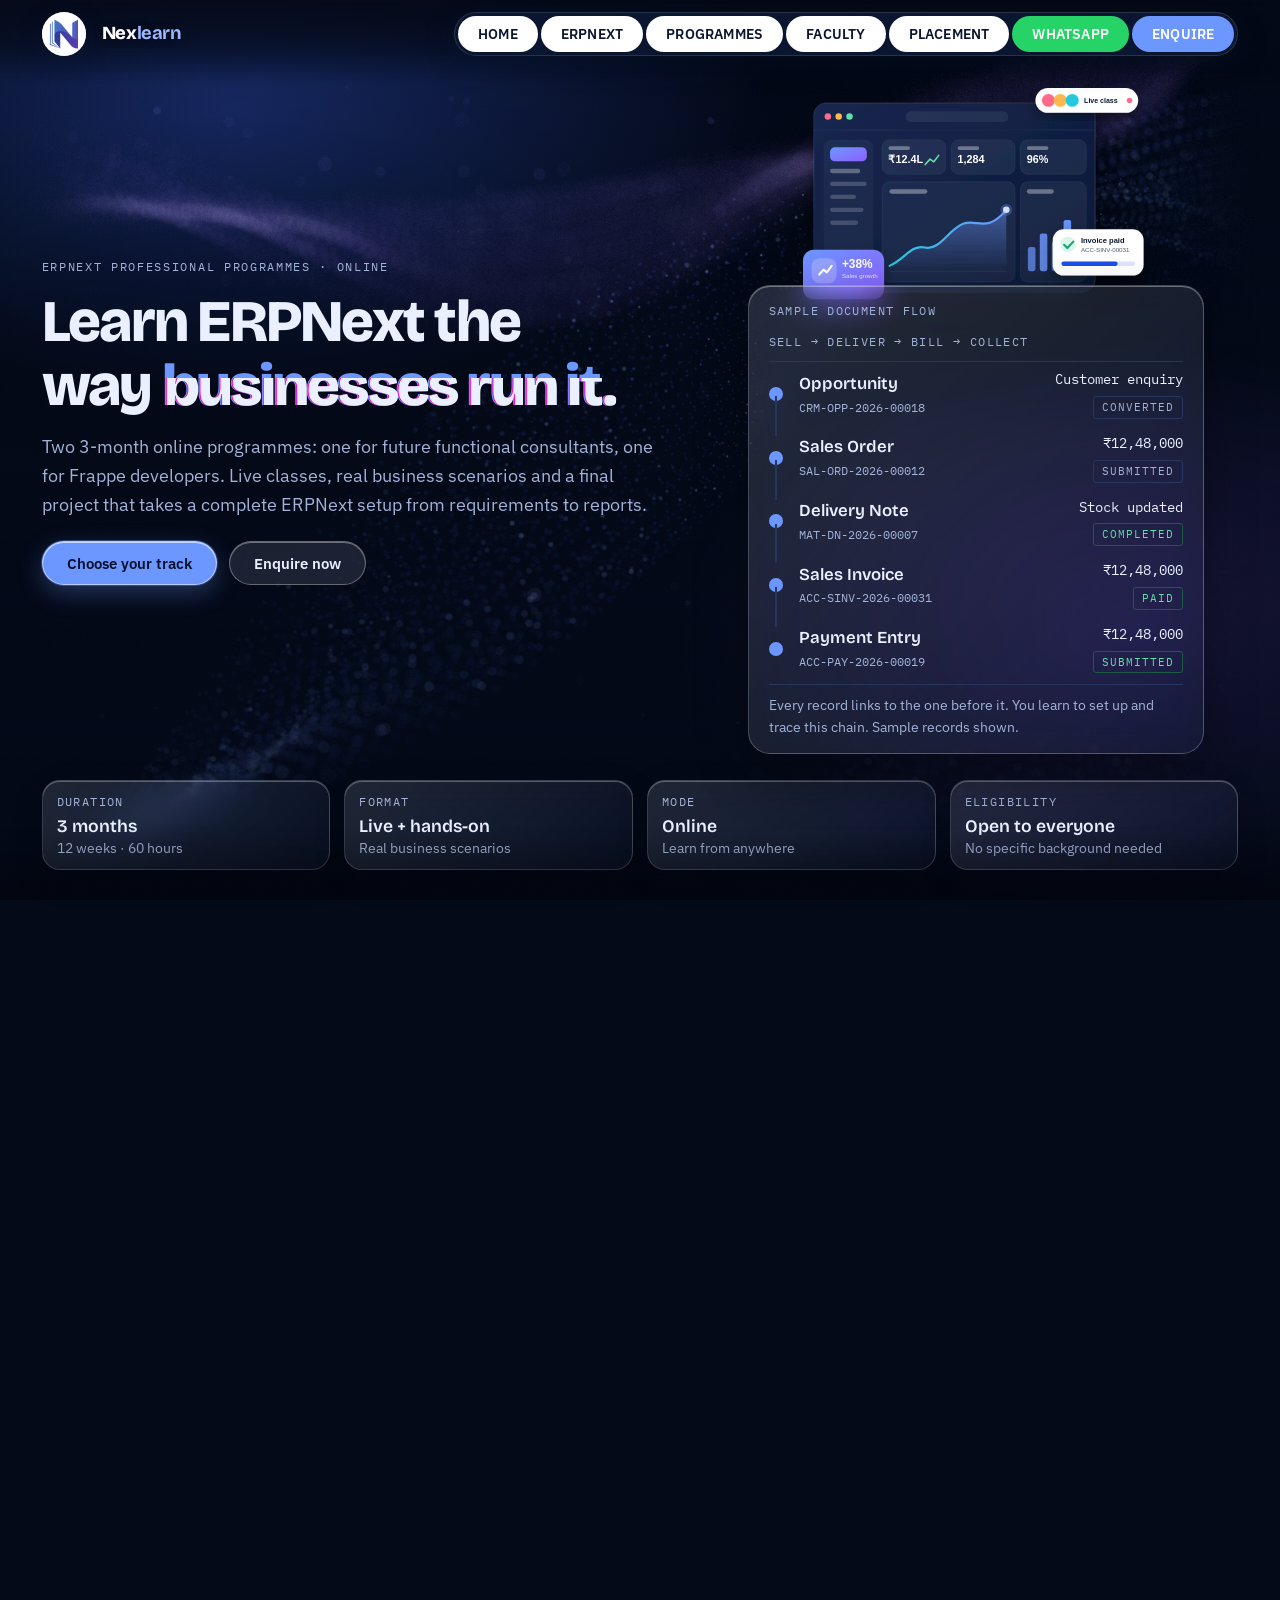
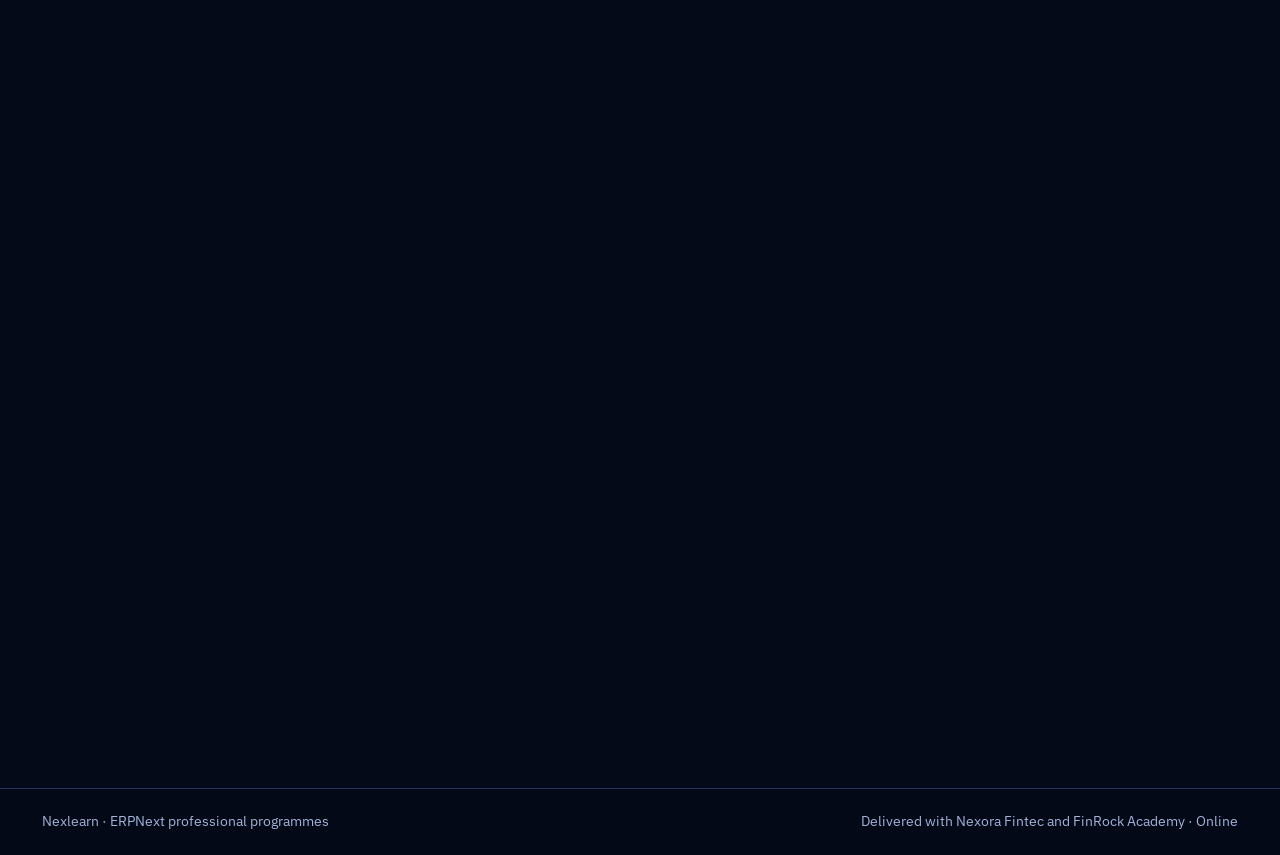
==== commit bf4c7979: "Widen page container and enlarge the hero - Page content now spans up to 1680px (96vw) instead of 11" ====
--- a/index.html
+++ b/index.html
@@ -12,7 +12,7 @@
   <link rel="preconnect" href="https://fonts.gstatic.com" crossorigin>
   <link rel="stylesheet" href="https://fonts.googleapis.com/css2?family=Bricolage+Grotesque:opsz,wght@12..96,500..800&family=IBM+Plex+Sans:wght@400;500;600&family=IBM+Plex+Mono:wght@400;500&display=swap">
   <link rel="icon" href="data:image/svg+xml,%3Csvg xmlns='http://www.w3.org/2000/svg' viewBox='0 0 32 32'%3E%3Crect width='32' height='32' rx='6' fill='%231D4FE8'/%3E%3Cpath d='M9.5 23V9.5L22.5 22.5V9' fill='none' stroke='%23FFFFFF' stroke-width='3' stroke-linecap='round' stroke-linejoin='round'/%3E%3C/svg%3E">
-  <link rel="stylesheet" href="assets/css/style.css?v=26">
+  <link rel="stylesheet" href="assets/css/style.css?v=29">
 </head>
 <body>
 <div class="fibers-bg" id="fibers-bg" aria-hidden="true"></div>
--- a/assets/css/style.css
+++ b/assets/css/style.css
@@ -91,7 +91,7 @@
 .band :focus-visible { outline-color: var(--band-accent); }
 
 .wrap {
-  max-width: 1160px;
+  max-width: min(1680px, 96vw);
   margin-inline: auto;
   padding-left: max(16px, env(safe-area-inset-left, 0px));
   padding-right: max(16px, env(safe-area-inset-right, 0px));
@@ -140,7 +140,7 @@
 .hero .wrap { padding-top: clamp(24px, 3.5vw, 40px); padding-bottom: clamp(20px, 3vw, 36px); }
 .hero-grid { display: grid; grid-template-columns: minmax(0, 1.08fr) minmax(0, 0.92fr); gap: clamp(28px, 4.5vw, 56px); align-items: center; }
 @media (max-width: 920px) { .hero-grid { grid-template-columns: minmax(0, 1fr); } }
-.hero h1 { font-size: clamp(2.1rem, 4.1vw, 3.15rem); font-weight: 800; margin: 14px 0 16px; letter-spacing: -0.03em; }
+.hero h1 { font-size: clamp(2.3rem, 4.6vw, 4.2rem); font-weight: 800; margin: 14px 0 16px; letter-spacing: -0.03em; }
 .hero h1 em { font-style: normal; color: var(--band-accent); }
 .hero .lead { margin-bottom: 22px; }
 .cta-row { display: flex; flex-wrap: wrap; gap: 12px; }
@@ -152,10 +152,10 @@
 @media (max-width: 760px) { .facts { grid-template-columns: repeat(2, minmax(0, 1fr)); } .facts div { padding-bottom: 14px; } }
 
 /* Document chain */
-.flow { background: var(--band-card); border: 1px solid var(--band-line); border-radius: 6px; padding: 12px 16px 10px; }
-.flow-head { display: flex; justify-content: space-between; gap: 12px; flex-wrap: wrap; font-family: var(--font-mono); font-size: 0.68rem; letter-spacing: 0.12em; text-transform: uppercase; color: var(--band-muted); padding-bottom: 7px; border-bottom: 1px solid var(--band-line); }
-.doc { position: relative; display: grid; grid-template-columns: 14px minmax(0, 1fr) auto; column-gap: 16px; align-items: center; padding: 4px 0; }
-.doc:not(:last-child)::after { content: ""; position: absolute; left: 6px; top: 27px; bottom: -7px; width: 2px; background: var(--band-line); }
+.flow { background: var(--band-card); border: 1px solid var(--band-line); border-radius: 6px; padding: 16px 20px 14px; }
+.flow-head { display: flex; justify-content: space-between; gap: 12px; flex-wrap: wrap; font-family: var(--font-mono); font-size: 0.72rem; letter-spacing: 0.12em; text-transform: uppercase; color: var(--band-muted); padding-bottom: 10px; border-bottom: 1px solid var(--band-line); }
+.doc { position: relative; display: grid; grid-template-columns: 14px minmax(0, 1fr) auto; column-gap: 16px; align-items: center; padding: 7px 0; }
+.doc:not(:last-child)::after { content: ""; position: absolute; left: 6px; top: 34px; bottom: -10px; width: 2px; background: var(--band-line); }
 .node { width: 14px; height: 14px; border-radius: 50%; background: var(--band-accent); animation: pulse 4s infinite; }
 .doc:nth-child(2) .node { animation-delay: 0.6s; }
 .doc:nth-child(3) .node { animation-delay: 1.2s; }
@@ -163,13 +163,13 @@
 .doc:nth-child(5) .node { animation-delay: 2.4s; }
 @keyframes pulse { 0%, 55%, 100% { box-shadow: 0 0 0 0 rgba(108, 151, 255, 0); } 25% { box-shadow: 0 0 0 7px rgba(108, 151, 255, 0.28); } }
 @media (prefers-reduced-motion: reduce) { .node { animation: none; } }
-.doc-type { display: block; font-family: var(--font-display); font-weight: 600; font-size: 0.95rem; }
-.doc-id { display: block; font-family: var(--font-mono); font-size: 0.68rem; color: var(--band-muted); overflow-wrap: anywhere; }
-.doc-side { display: grid; justify-items: end; gap: 3px; text-align: right; }
-.amt { font-family: var(--font-mono); font-size: 0.8rem; font-variant-numeric: tabular-nums; }
-.pill { font-family: var(--font-mono); font-size: 0.62rem; letter-spacing: 0.1em; text-transform: uppercase; padding: 2px 8px; border-radius: 3px; border: 1px solid var(--band-line); color: var(--band-muted); }
+.doc-type { display: block; font-family: var(--font-display); font-weight: 600; font-size: 1.05rem; }
+.doc-id { display: block; font-family: var(--font-mono); font-size: 0.78rem; color: var(--band-muted); overflow-wrap: anywhere; }
+.doc-side { display: grid; justify-items: end; gap: 5px; text-align: right; }
+.amt { font-family: var(--font-mono); font-size: 0.85rem; font-variant-numeric: tabular-nums; }
+.pill { font-family: var(--font-mono); font-size: 0.66rem; letter-spacing: 0.1em; text-transform: uppercase; padding: 2px 8px; border-radius: 3px; border: 1px solid var(--band-line); color: var(--band-muted); }
 .pill.ok { color: var(--band-ok); border-color: var(--band-ok-line); }
-.flow-foot { margin-top: 0; padding-top: 7px; border-top: 1px solid var(--band-line); font-size: 0.76rem; color: var(--band-muted); }
+.flow-foot { margin-top: 4px; padding-top: 10px; border-top: 1px solid var(--band-line); font-size: 0.85rem; color: var(--band-muted); }
 @media (max-width: 480px) {
   .doc { grid-template-columns: 14px minmax(0, 1fr); row-gap: 8px; }
   .doc-side { grid-column: 2; justify-items: start; text-align: left; grid-auto-flow: column; justify-content: start; gap: 10px; align-items: center; }
@@ -730,7 +730,7 @@
 /* ============ ReactBits-style Pill Nav ============ */
 :root { --pn-base: #0A1630; --pn-pill: #ffffff; --pn-pill-text: #0A1630; --pn-hover-text: #ffffff; --pn-h: 44px; }
 .site-head { position: sticky; top: calc(env(safe-area-inset-top, 0px) + 12px); z-index: 50; height: var(--pn-h); }
-.site-head .pn-wrap { max-width: 1160px; margin: 0 auto; padding: 0 16px; display: flex; align-items: center; justify-content: space-between; gap: 12px; position: relative; }
+.site-head .pn-wrap { max-width: min(1680px, 96vw); margin: 0 auto; padding: 0 16px; display: flex; align-items: center; justify-content: space-between; gap: 12px; position: relative; }
 .site-head .pn-wrap > * { pointer-events: auto; }
 .pn-logo { width: var(--pn-h); height: var(--pn-h); border-radius: 50%; background: #fff; display: grid; place-items: center; padding: 6px; box-shadow: 0 6px 24px rgba(10,22,48,.25), inset 0 0 0 1px rgba(255,255,255,.6); transition: transform .4s ease; flex: none; }
 .pn-logo:hover { transform: rotate(360deg); }
@@ -824,8 +824,8 @@
 
 /* ============ Images ============ */
 .hero-visual { position: relative; display: grid; min-width: 0; }
-.hero-art { width: 100%; max-width: clamp(200px, 20vw, 260px); height: auto; display: block; margin-inline: auto; filter: drop-shadow(0 24px 40px rgba(0,0,0,.45)); animation: floaty 8s ease-in-out infinite; }
-.hero-visual .flow { margin: -14px clamp(8px, 3vw, 24px) 0; position: relative; z-index: 2; }
+.hero-art { width: 100%; max-width: clamp(300px, 27vw, 420px); height: auto; display: block; margin-inline: auto; filter: drop-shadow(0 24px 40px rgba(0,0,0,.45)); animation: floaty 8s ease-in-out infinite; }
+.hero-visual .flow { margin: -24px clamp(10px, 3.5vw, 34px) 0; position: relative; z-index: 2; }
 @keyframes floaty { 0%, 100% { transform: translateY(0); } 50% { transform: translateY(-10px); } }
 
 .modules li { grid-template-columns: 56px minmax(0, 190px) minmax(0, 1fr); align-items: center; column-gap: 20px; }
@@ -1161,7 +1161,7 @@
 /* Home hero owns the first screen on desktop so its two columns stay balanced
    instead of leaving a tall empty column beside the dashboard. */
 @media (min-width: 921px) {
-  .hero-home { display: flex; flex-direction: column; min-height: clamp(680px, calc(100lvh - var(--pn-h, 44px)), 880px); }
+  .hero-home { display: flex; flex-direction: column; min-height: min(calc(100lvh - var(--pn-h, 44px)), 980px); }
   .hero-home > .wrap { flex: 1; display: flex; flex-direction: column; justify-content: center; }
 }
 
@@ -1169,3 +1169,18 @@
 .enquire-grid > .btn { justify-self: start; align-self: start; }
 .enquire-cta { margin-top: 14px; }
 .enquire-grid > .contact { align-self: start; }
+
+/* Short laptop screens: keep the big hero, but tighten the dashboard so the
+   facts strip still lands inside the first screen. */
+@media (min-width: 921px) and (max-height: 840px) {
+  .hero h1 { font-size: clamp(2.2rem, 4.2vw, 3.3rem); }
+  .hero-art { max-width: clamp(240px, 24vw, 320px); }
+  .hero-visual .flow { margin-top: -16px; }
+  .flow { padding: 12px 16px 10px; }
+  .flow-head { padding-bottom: 7px; font-size: 0.68rem; }
+  .doc { padding: 4px 0; }
+  .doc:not(:last-child)::after { top: 27px; bottom: -7px; }
+  .doc-type { font-size: 0.95rem; }
+  .doc-id { font-size: 0.68rem; }
+  .flow-foot { margin-top: 0; padding-top: 7px; font-size: 0.76rem; }
+}
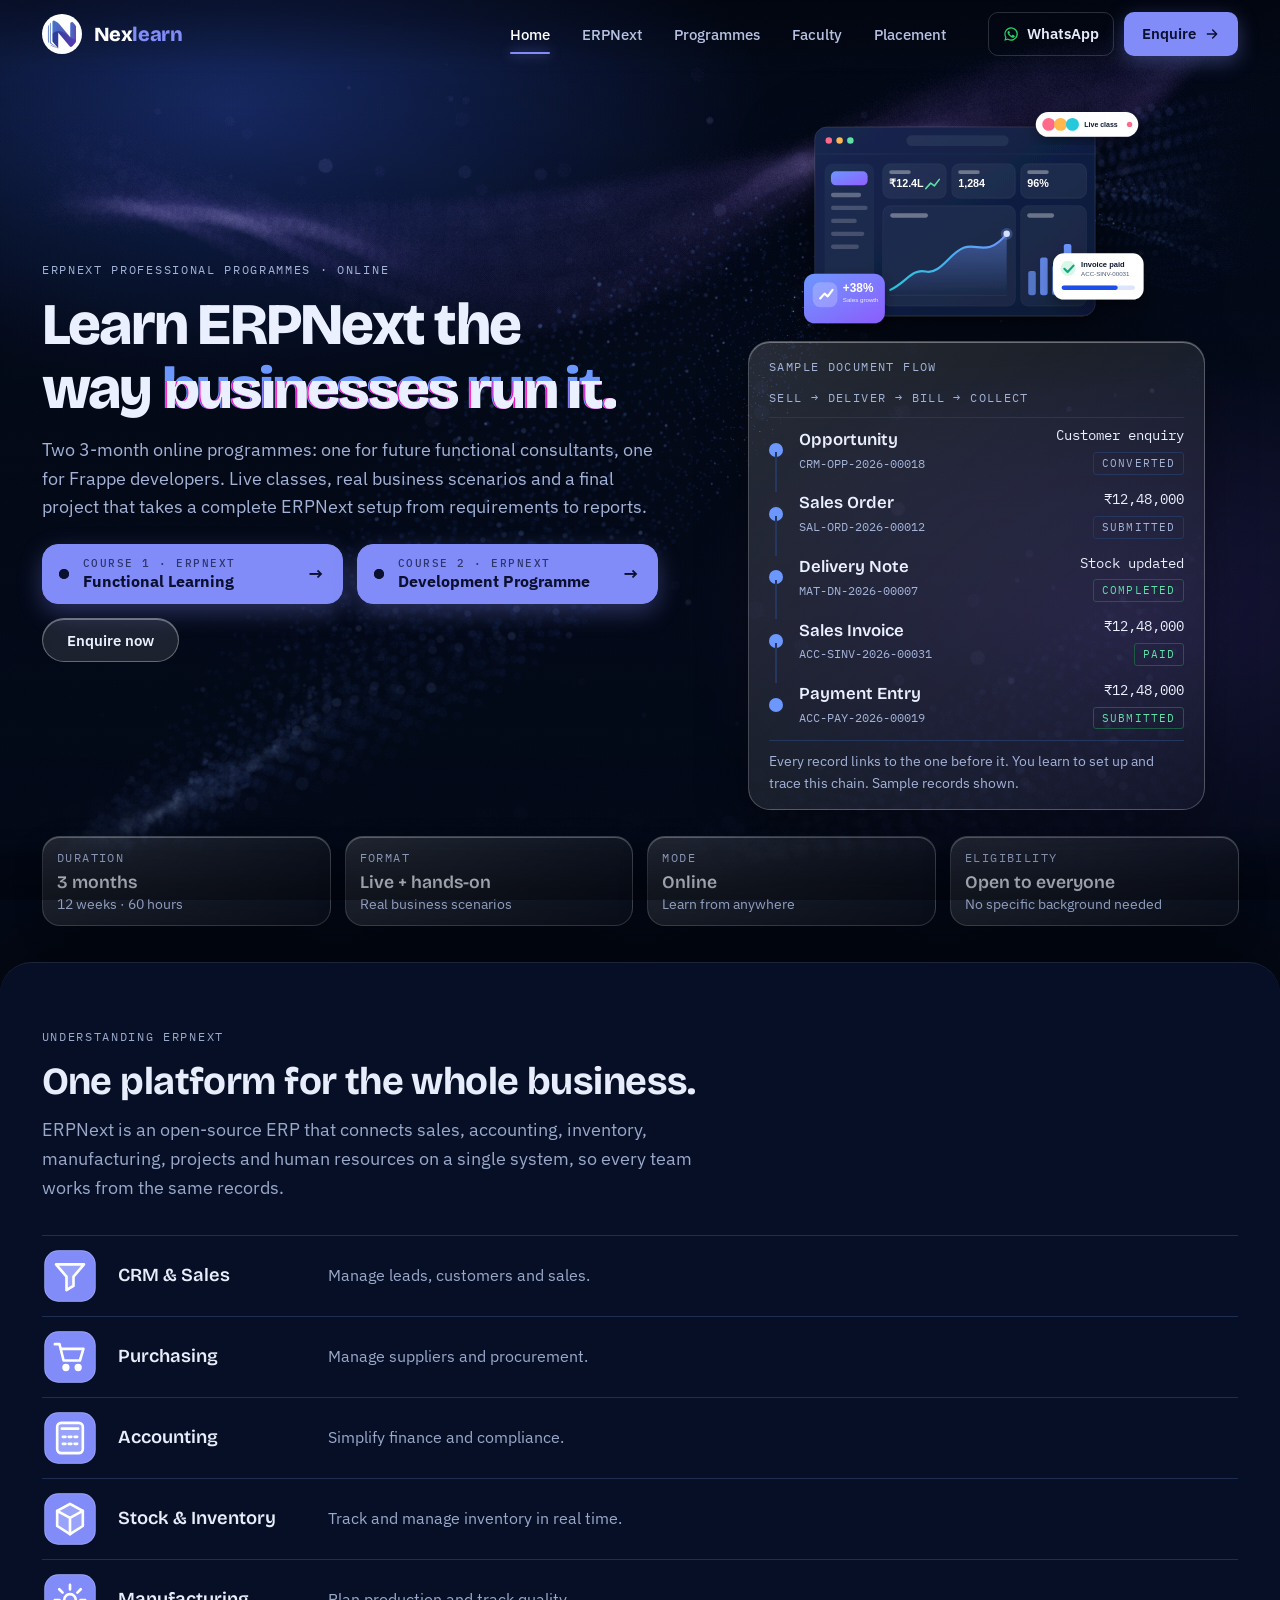
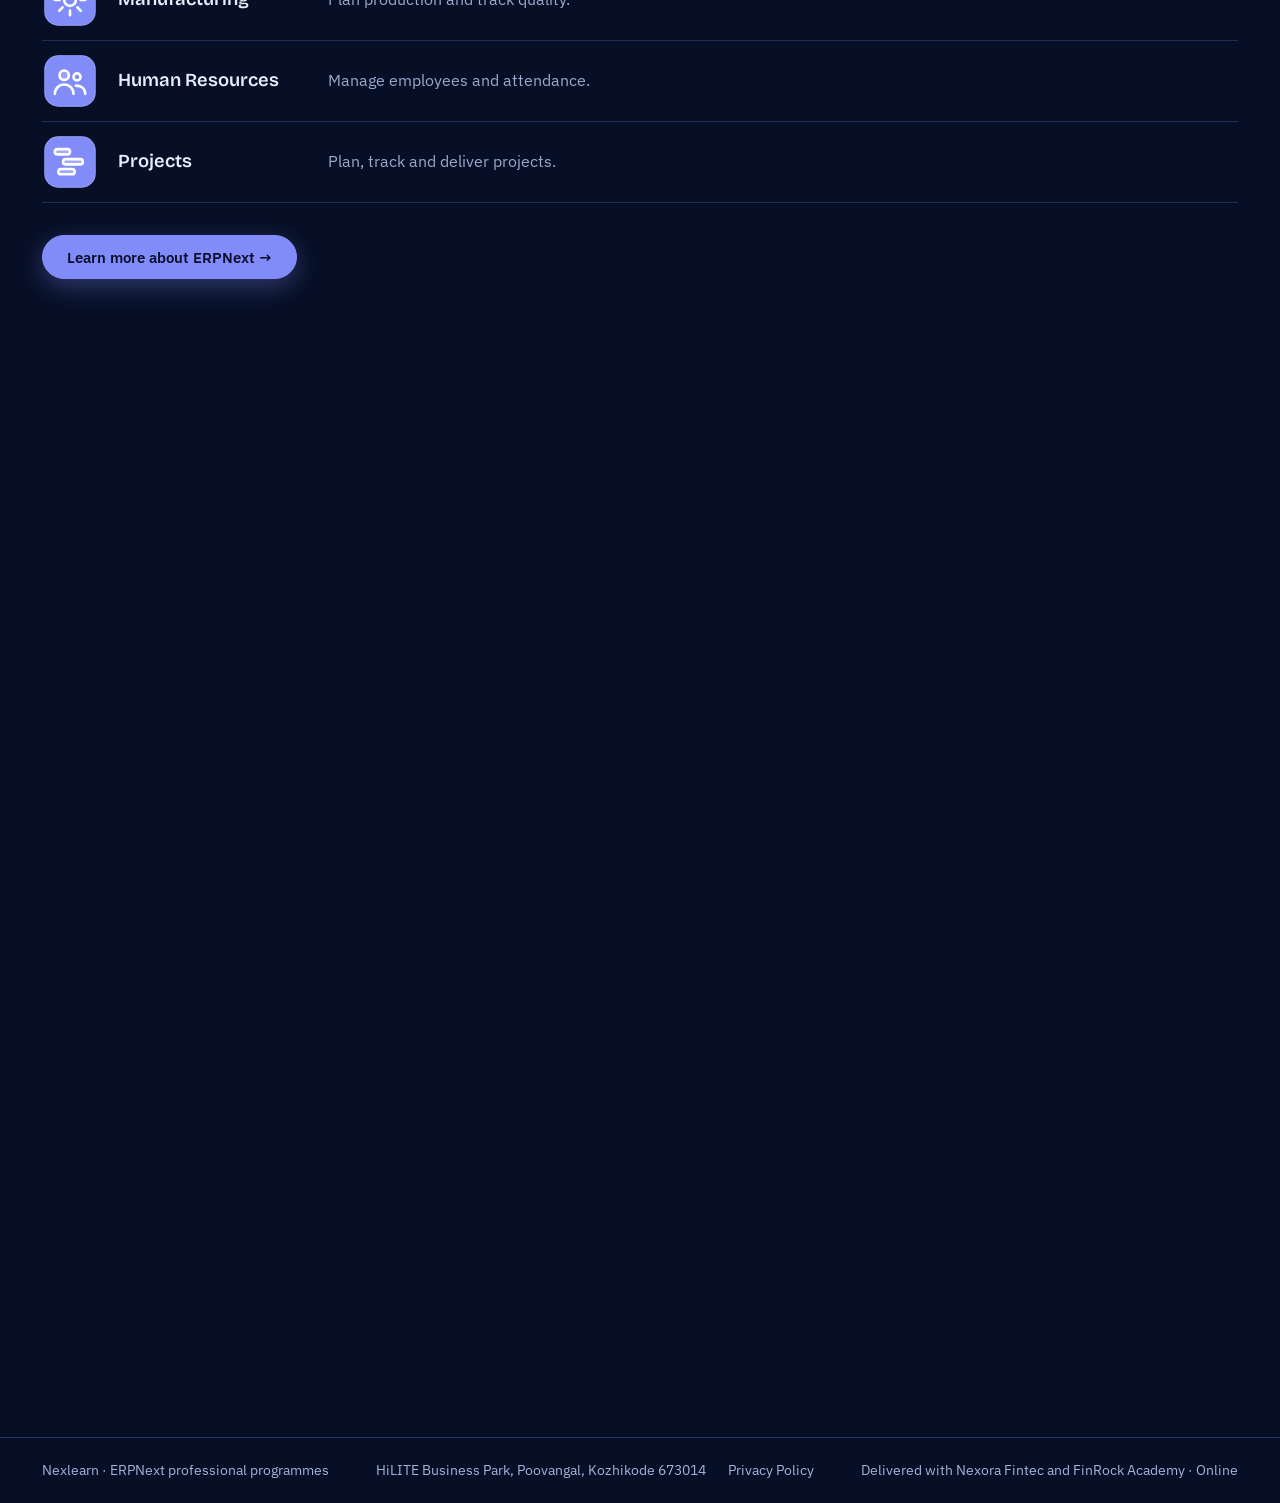
==== commit 636186af: "enhanced" ====
--- a/index.html
+++ b/index.html
@@ -6,13 +6,13 @@
   <meta name="claude:viewport-fit-sides" content="cover">
   <meta name="theme-color" content="#040A18">
   <meta name="color-scheme" content="dark">
-  <meta name="description" content="Nexlearn — ERPNext professional programmes. Two 3-month online tracks: ERPNext Functional Learning and ERPNext Development. Live classes, real business scenarios, placement assistance.">
+  <meta name="description" content="Nexlearn — ERPNext professional programmes. Two 3-month online courses: ERPNext Functional Learning and ERPNext Development. Live classes, real business scenarios, placement assistance.">
   <title>Nexlearn · ERPNext Professional Programmes</title>
   <link rel="preconnect" href="https://fonts.googleapis.com">
   <link rel="preconnect" href="https://fonts.gstatic.com" crossorigin>
   <link rel="stylesheet" href="https://fonts.googleapis.com/css2?family=Bricolage+Grotesque:opsz,wght@12..96,500..800&family=IBM+Plex+Sans:wght@400;500;600&family=IBM+Plex+Mono:wght@400;500&display=swap">
   <link rel="icon" href="data:image/svg+xml,%3Csvg xmlns='http://www.w3.org/2000/svg' viewBox='0 0 32 32'%3E%3Crect width='32' height='32' rx='6' fill='%231D4FE8'/%3E%3Cpath d='M9.5 23V9.5L22.5 22.5V9' fill='none' stroke='%23FFFFFF' stroke-width='3' stroke-linecap='round' stroke-linejoin='round'/%3E%3C/svg%3E">
-  <link rel="stylesheet" href="assets/css/style.css?v=29">
+  <link rel="stylesheet" href="assets/css/style.css?v=35">
 </head>
 <body>
 <div class="fibers-bg" id="fibers-bg" aria-hidden="true"></div>
@@ -26,28 +26,24 @@
   <div class="eb-layer" style="--blur:14px"></div>
   <div class="eb-layer" style="--blur:28px"></div>
 </div>
-<header class="site-head">
-  <div class="pn-wrap">
-    <a class="pn-logo" href="index.html" aria-label="Nexlearn home"><img src="assets/img/nexlearn-mark.png" alt="Nexlearn logo" width="44" height="44"></a>
-    <a class="pn-brand" href="index.html" aria-hidden="true" tabindex="-1">Nex<b>learn</b></a>
-    <nav class="pill-nav" aria-label="Main">
-      <button class="nav-toggle" aria-label="Menu" aria-expanded="false" aria-controls="nav-panel"><span class="nav-toggle-bar"></span><span class="nav-toggle-bar"></span><span class="nav-toggle-bar"></span></button>
-      <ul class="pill-list" id="nav-list">
-        <li><a href="index.html" class="pill-item active"><span class="hover-circle" aria-hidden="true"></span><span class="label">Home</span></a></li>
-        <li><a href="erpnext.html" class="pill-item"><span class="hover-circle" aria-hidden="true"></span><span class="label">ERPNext</span></a></li>
-        <li><a href="programmes.html" class="pill-item"><span class="hover-circle" aria-hidden="true"></span><span class="label">Programmes</span></a></li>
-        <li><a href="faculty.html" class="pill-item"><span class="hover-circle" aria-hidden="true"></span><span class="label">Faculty</span></a></li>
-        <li><a href="placement.html" class="pill-item"><span class="hover-circle" aria-hidden="true"></span><span class="label">Placement</span></a></li>
-        <li><a href="https://wa.me/919495940468" target="_blank" rel="noopener" class="pill-item pill-wa"><span class="hover-circle" aria-hidden="true"></span><span class="label">WhatsApp</span></a></li>
-        <li><a href="enquire.html" class="pill-item pill-cta"><span class="hover-circle" aria-hidden="true"></span><span class="label">Enquire</span></a></li>
-      </ul>
+<header class="site-head" id="site-head">
+  <div class="nb-progress" aria-hidden="true"></div>
+  <div class="nb-wrap">
+    <a class="nb-brand" href="index.html" aria-label="Nexlearn home"><img src="assets/img/nexlearn-mark.png" alt="" width="40" height="40"><span class="nb-name">Nex<b>learn</b></span></a>
+    <nav class="nb-nav" aria-label="Main">
+      <ul class="nb-list" id="nav-list"><li><a href="index.html" class="nb-link active" aria-current="page">Home</a></li><li><a href="erpnext.html" class="nb-link">ERPNext</a></li><li><a href="programmes.html" class="nb-link">Programmes</a></li><li><a href="faculty.html" class="nb-link">Faculty</a></li><li><a href="placement.html" class="nb-link">Placement</a></li><li class="nb-indicator" aria-hidden="true"></li></ul>
     </nav>
+    <div class="nb-actions">
+      <a class="nb-wa" href="https://wa.me/919495940468" target="_blank" rel="noopener" aria-label="WhatsApp"><svg viewBox="0 0 24 24" aria-hidden="true"><path d="M12 2a10 10 0 0 0-8.6 15L2 22l5.2-1.4A10 10 0 1 0 12 2zm0 18.2a8.2 8.2 0 0 1-4.2-1.2l-.3-.2-3 .8.8-2.9-.2-.3A8.2 8.2 0 1 1 12 20.2zm4.5-6.1c-.2-.1-1.5-.7-1.7-.8s-.4-.1-.6.1l-.8 1c-.1.2-.3.2-.5.1a6.7 6.7 0 0 1-3.3-2.9c-.2-.4.2-.4.7-1.3.1-.2 0-.3 0-.5l-.8-1.8c-.2-.5-.4-.4-.6-.4h-.5a1 1 0 0 0-.7.3 3 3 0 0 0-.9 2.2 5.2 5.2 0 0 0 1.1 2.7 11.900 11.900 0 0 0 4.600 4c1.700.7 2.400.800 3.200.700a2.700 2.700 0 0 0 1.800-1.300 2.200 2.200 0 0 0 .2-1.300c-.1-.1-.3-.2-.6-.3z"/></svg><span>WhatsApp</span></a>
+      <a class="nb-cta" href="enquire.html">Enquire <svg viewBox="0 0 24 24" fill="none" stroke="currentColor" stroke-width="2.2" stroke-linecap="round" stroke-linejoin="round" aria-hidden="true"><path d="M5 12h14M13 6l6 6-6 6"/></svg></a>
+    </div>
+    <button class="nav-toggle" aria-label="Menu" aria-expanded="false" aria-controls="nav-panel"><span class="nav-toggle-bar"></span><span class="nav-toggle-bar"></span><span class="nav-toggle-bar"></span></button>
 
     <div class="staggered-menu" id="nav-panel" aria-hidden="true">
       <div class="sm-scrim" aria-hidden="true"></div>
       <div class="sm-prelayers" aria-hidden="true">
-        <div class="sm-prelayer" style="background: var(--band-accent)"></div>
-        <div class="sm-prelayer" style="background: rgba(108, 151, 255, 0.30)"></div>
+        <div class="sm-prelayer" style="background: var(--periwinkle)"></div>
+        <div class="sm-prelayer" style="background: rgba(129, 140, 248, 0.30)"></div>
         <div class="sm-prelayer" style="background: var(--band-line)"></div>
       </div>
       <div class="sm-panel">
@@ -66,7 +62,7 @@
 </header>
 
 <main>
-  <section class="band hero hero-home reveal" aria-labelledby="hero-title">
+  <section class="band hero hero-home" aria-labelledby="hero-title">
     <div class="wrap">
       <div class="hero-grid">
         <div>
@@ -74,7 +70,8 @@
           <h1 id="hero-title">Learn ERPNext the way <span class="glitch-text" data-text="businesses run it."><em>businesses run it.</em></span></h1>
           <p class="lead">Two 3-month online programmes: one for future functional consultants, one for Frappe developers. Live classes, real business scenarios and a final project that takes a complete ERPNext setup from requirements to reports.</p>
           <div class="cta-row">
-            <a class="btn btn-primary" href="programmes.html">Choose your track</a>
+            <a class="btn btn-primary course-btn" href="programmes.html#functional" data-course="functional" style="--n:0"><span class="cb-pulse" aria-hidden="true"></span><span class="cb-label"><small>Course 1 · ERPNext</small>Functional Learning</span><span class="cb-arrow" aria-hidden="true">→</span><span class="cb-badge">Last viewed</span></a>
+            <a class="btn btn-primary course-btn" href="programmes.html#development" data-course="development" style="--n:1"><span class="cb-pulse" aria-hidden="true"></span><span class="cb-label"><small>Course 2 · ERPNext</small>Development Programme</span><span class="cb-arrow" aria-hidden="true">→</span><span class="cb-badge">Last viewed</span></a>
             <a class="btn btn-ghost" href="enquire.html">Enquire now</a>
           </div>
         </div>
@@ -124,6 +121,7 @@
     </div>
   </section>
 
+  <div class="after-hero">
   <section id="overview" class="reveal reveal-delay-1">
     <div class="wrap">
       <div class="sec-head">
@@ -150,7 +148,7 @@
         <div>
           <p class="eyebrow">Enquiries</p>
           <h2>Take the next step.</h2>
-          <p class="lead">Gain practical ERPNext skills and be ready for real-world opportunities. Call or visit to ask about the Functional Learning and Development tracks.</p>
+          <p class="lead">Gain practical ERPNext skills and be ready for real-world opportunities. Call or visit to ask about the Functional Learning and Development courses.</p>
           <img class="enquire-art" src="assets/img/art/enquire-art.svg" width="480" height="300" alt="Illustration of enquiry confirmation cards and a weekend class calendar" loading="lazy" decoding="async">
           <p class="batch-info">Next batch starts soon · Weekend classes · Fee details shared after you enquire.</p>
           <a class="btn btn-primary enquire-cta" href="enquire.html">Send us your details →</a>
@@ -162,15 +160,39 @@
       </div>
     </div>
   </section>
+
+  <section class="location reveal" id="visit" aria-labelledby="visit-title">
+    <div class="wrap">
+      <div class="loc-grid">
+        <div class="loc-info">
+          <p class="eyebrow">Visit us</p>
+          <h2 id="visit-title">Our office in Kozhikode.</h2>
+          <address class="loc-card">
+            <span class="loc-pin"><svg viewBox="0 0 24 24" aria-hidden="true"><path d="M12 21s-7-6.2-7-11.5A7 7 0 0 1 19 9.500C19 14.800 12 21 12 21z"/><circle cx="12" cy="9.500" r="2.500"/></svg></span>
+            <div><strong>Office No. 2107, 1st Floor, Phase 2</strong>HiLITE Business Park, Poovangal,<br>Pantheeramkavu, Kozhikode,<br>Keralam – 673014</div>
+          </address>
+          <div class="loc-actions">
+            <a class="btn btn-primary" href="https://www.google.com/maps/dir/?api=1&destination=HiLITE+Business+Park,+Poovangal,+Pantheeramkavu,+Kozhikode,+Kerala+673014" target="_blank" rel="noopener">Get directions →</a>
+            <a class="btn btn-ghost" href="https://www.google.com/maps/search/?api=1&query=HiLITE+Business+Park,+Poovangal,+Pantheeramkavu,+Kozhikode,+Kerala+673014" target="_blank" rel="noopener">Open in Google Maps</a>
+          </div>
+        </div>
+        <div class="loc-map">
+          <iframe title="Map showing the Nexlearn office at HiLITE Business Park, Poovangal, Kozhikode" src="https://www.google.com/maps?q=HiLITE+Business+Park,+Poovangal,+Pantheeramkavu,+Kozhikode,+Kerala+673014&output=embed" loading="lazy" referrerpolicy="no-referrer-when-downgrade" allowfullscreen></iframe>
+        </div>
+      </div>
+    </div>
+  </section>
+  </div>
 </main>
 
 <footer>
   <div class="wrap">
     <span>Nexlearn · ERPNext professional programmes</span>
+    <span class="foot-links"><a class="foot-addr" href="#visit">HiLITE Business Park, Poovangal, Kozhikode 673014</a><a class="foot-addr" href="privacy.html">Privacy Policy</a></span>
     <span>Delivered with Nexora Fintec and FinRock Academy · Online</span>
   </div>
 </footer>
   <script src="assets/js/ghost-fibers.js" defer></script>
-  <script src="assets/js/script.js?v=16" defer></script>
+  <script src="assets/js/script.js?v=21" defer></script>
 </body>
 </html>
--- a/assets/css/style.css
+++ b/assets/css/style.css
@@ -97,7 +97,7 @@
   padding-right: max(16px, env(safe-area-inset-right, 0px));
   padding-block: clamp(28px, 4vw, 52px);
 }
-section[id] { scroll-margin-top: 64px; }
+section[id] { scroll-margin-top: 84px; }
 
 .eyebrow {
   font-family: var(--font-mono);
@@ -432,13 +432,6 @@
   filter: brightness(1.05);
 }
 
-/* WhatsApp pill in navbar */
-.pill-wa {
-  background: #25D366 !important;
-  color: #fff !important;
-}
-.pill-wa .label { color: #fff !important; }
-.pill-wa .hover-circle { background: rgba(255,255,255,0.2) !important; }
 .sm-item-wa {
   background: #25D366;
   color: #fff;
@@ -725,44 +718,6 @@
   background: var(--accent);
   transform: translateY(-50%) scale(1);
   box-shadow: 0 0 0 6px var(--accent-soft);
-}
-
-/* ============ ReactBits-style Pill Nav ============ */
-:root { --pn-base: #0A1630; --pn-pill: #ffffff; --pn-pill-text: #0A1630; --pn-hover-text: #ffffff; --pn-h: 44px; }
-.site-head { position: sticky; top: calc(env(safe-area-inset-top, 0px) + 12px); z-index: 50; height: var(--pn-h); }
-.site-head .pn-wrap { max-width: min(1680px, 96vw); margin: 0 auto; padding: 0 16px; display: flex; align-items: center; justify-content: space-between; gap: 12px; position: relative; }
-.site-head .pn-wrap > * { pointer-events: auto; }
-.pn-logo { width: var(--pn-h); height: var(--pn-h); border-radius: 50%; background: #fff; display: grid; place-items: center; padding: 6px; box-shadow: 0 6px 24px rgba(10,22,48,.25), inset 0 0 0 1px rgba(255,255,255,.6); transition: transform .4s ease; flex: none; }
-.pn-logo:hover { transform: rotate(360deg); }
-.pn-logo img { width: 100%; height: 100%; object-fit: contain; display: block; }
-.pn-brand { margin-right: auto; margin-left: 4px; font-family: var(--font-display); font-weight: 800; font-size: 1.15rem; letter-spacing: -.02em; color: #fff; text-decoration: none; mix-blend-mode: normal; text-shadow: 0 1px 8px rgba(0,0,0,.35); }
-.pn-brand b { color: #9DB8FF; }
-nav.pill-nav { display: flex; align-items: center; }
-.pill-list { display: flex; align-items: center; gap: 3px; height: var(--pn-h); padding: 3px; border-radius: 999px; background: var(--pn-base); box-shadow: 0 8px 30px rgba(10,22,48,.3); border: 1px solid rgba(255,255,255,.12); }
-.pill-list > li { display: flex; height: 100%; }
-a.pill-item { position: relative; overflow: hidden; display: inline-flex; align-items: center; justify-content: center; height: 100%; padding: 0 20px; border-radius: 999px; background: var(--pn-pill); color: var(--pn-pill-text); text-decoration: none; font-weight: 600; font-size: 14px; letter-spacing: .2px; white-space: nowrap; text-transform: uppercase; }
-a.pill-item .hover-circle { position: absolute; left: 50%; bottom: -60%; width: 200%; aspect-ratio: 1; border-radius: 50%; background: var(--pn-base); transform: translateX(-50%) scale(0); transform-origin: 50% 100%; transition: transform .45s cubic-bezier(.3,.7,.2,1); z-index: 1; }
-a.pill-item .label { position: relative; z-index: 2; transition: color .3s; }
-a.pill-item:hover .hover-circle, a.pill-item.active .hover-circle { transform: translateX(-50%) scale(1.2); }
-a.pill-item:hover .label, a.pill-item.active .label { color: var(--pn-hover-text); }
-a.pill-item::after { content: ""; position: absolute; left: 50%; bottom: -6px; width: 8px; height: 8px; border-radius: 50%; background: var(--pn-base); transform: translateX(-50%) scale(0); transition: transform .3s; z-index: 4; }
-a.pill-item.active::after { transform: translateX(-50%) scale(1); bottom: 3px; background: #6C97FF; width: 5px; height: 5px; }
-a.pill-item.pill-cta { background: var(--accent); color: #fff; }
-a.pill-item.pill-cta .label { color: #fff; }
-a.pill-item.pill-cta .hover-circle { background: #0A1630; }
-.nav-toggle { display: none; position: relative; z-index: 55; width: var(--pn-h); height: var(--pn-h); border-radius: 50%; background: var(--pn-base); border: 1px solid rgba(255,255,255,.12); cursor: pointer; pointer-events: auto; padding: 0; flex-direction: column; align-items: center; justify-content: center; gap: 5px; box-shadow: 0 8px 30px rgba(10,22,48,.3); }
-.nav-toggle-bar { display: block; width: 18px; height: 2px; background: #fff; border-radius: 2px; transition: transform .3s, opacity .3s; }
-.nav-toggle[aria-expanded="true"] .nav-toggle-bar:nth-child(1) { transform: translateY(7px) rotate(45deg); }
-.nav-toggle[aria-expanded="true"] .nav-toggle-bar:nth-child(2) { opacity: 0; }
-.nav-toggle[aria-expanded="true"] .nav-toggle-bar:nth-child(3) { transform: translateY(-7px) rotate(-45deg); }
-@media (max-width: 820px) {
-  .nav-toggle { display: flex !important; position: relative; z-index: 55; pointer-events: auto; }
-  nav.pill-nav { position: static; }
-  .pill-list { display: none !important; position: absolute; top: calc(var(--pn-h) + 10px); left: 16px; right: 16px; height: auto; flex-direction: column; align-items: stretch; gap: 4px; padding: 10px; border-radius: 24px; background: rgba(10,22,48,.88); backdrop-filter: blur(24px) saturate(1.6); -webkit-backdrop-filter: blur(24px) saturate(1.6); }
-  .pill-list.open { display: flex !important; }
-  .pill-list > li { height: 46px; }
-  a.pill-item { width: 100%; }
-  .pn-brand { font-size: 1.05rem; }
 }
 
 /* ============ Ghost Fibers background + dark glass ============ */
@@ -884,12 +839,9 @@
 }
 @media (max-width: 380px) {
   .facts { grid-template-columns: minmax(0, 1fr); }
-  .pn-brand { font-size: .95rem; }
 }
 @media (prefers-reduced-motion: reduce) { .hero-art { animation: none; } .who-grid li, .ico { transition: none; } }
 
-/* soft fade so the floating logo / brand / menu never collide with page text */
-.site-head::before { content: ""; position: absolute; left: 0; right: 0; top: calc(-12px - env(safe-area-inset-top, 0px)); height: calc(84px + env(safe-area-inset-top, 0px)); background: linear-gradient(180deg, rgba(4,10,24,.88) 0%, rgba(4,10,24,.55) 55%, rgba(4,10,24,0) 100%); pointer-events: none; }
 
 /* ============ Glass surface tokens (ReactBits: glass-surface) ============ */
 :root {
@@ -1120,9 +1072,6 @@
   transition-delay: 0.64s;
 }
 .staggered-menu.open .sm-item-cta { transform: translateY(0); }
-@media (max-width: 820px) {
-  .pill-list { display: none !important; }
-}
 @media (min-width: 821px) {
   .staggered-menu { display: none; }
 }
@@ -1184,3 +1133,297 @@
   .doc-id { font-size: 0.68rem; }
   .flow-foot { margin-top: 0; padding-top: 7px; font-size: 0.76rem; }
 }
+
+/* ============ Spacing & alignment pass ============ */
+/* CTA that follows the module list needs air above it */
+.modules + .btn, .modules + .cta-row { margin-top: clamp(24px, 3vw, 32px); }
+.modules li { padding-block: 12px; }
+.services li { padding-block: 14px; }
+
+/* Hero: dashboard art no longer collides with the document-flow card */
+.hero-visual .flow { margin-top: 8px; }
+
+/* Enquiry band: consistent vertical rhythm, columns top-aligned */
+.enquire-grid { align-items: start; }
+.enquire-grid .lead { margin-bottom: 0; }
+.enquire-art { margin: 28px 0 16px; }
+.batch-info { margin: 0 0 4px; line-height: 1.5; }
+.enquire-cta { margin-top: 18px; }
+@media (min-width: 861px) {
+  .enquire-grid > .contact { margin-top: 2.4rem; }
+}
+@media (max-width: 860px) {
+  .enquire-art { max-width: 100%; }
+}
+.contact > div:last-child { margin-bottom: 0; }
+@media (max-width: 720px) {
+  /* flow card lines up with the page gutter, same as the facts grid below it */
+  .hero-visual .flow { margin-inline: 0; }
+  .facts { margin-top: 16px; }
+}
+@media (max-width: 720px) {
+  .hero .wrap { padding-top: 44px !important; }
+}
+
+/* ============ Periwinkle buttons ============ */
+:root { --periwinkle: #818CF8; --periwinkle-hi: #9AA3FB; --on-periwinkle: #0B1030; --pn-h: 68px; }
+.btn-primary, .band .btn-primary {
+  background: var(--periwinkle);
+  color: var(--on-periwinkle);
+  border: 1px solid var(--periwinkle);
+  -webkit-backdrop-filter: none; backdrop-filter: none;
+  box-shadow: 0 8px 24px rgba(129,140,248,.32);
+  transition: transform .25s cubic-bezier(.3,.7,.2,1), background .25s, box-shadow .25s, border-color .25s;
+}
+.btn-primary:hover, .band .btn-primary:hover {
+  background: var(--periwinkle-hi); border-color: var(--periwinkle-hi); filter: none;
+  transform: translateY(-2px);
+  box-shadow: 0 14px 34px rgba(129,140,248,.45);
+}
+.btn-primary:active, .band .btn-primary:active { transform: translateY(0); }
+.btn-primary::before { opacity: 0 !important; }
+.btn-ghost:hover, .band .btn-ghost:hover { border-color: var(--periwinkle); }
+.staggered-menu .sm-item-cta { background: var(--periwinkle); color: var(--on-periwinkle); font-weight: 600; }
+
+/* ============ Navbar ============ */
+.site-head { position: sticky; top: 0; z-index: 50; height: var(--pn-h); animation: nbDrop .7s cubic-bezier(.2,.8,.2,1) backwards; }
+@keyframes nbDrop { from { transform: translateY(-100%); opacity: 0; } to { transform: none; opacity: 1; } }
+/* glass layer lives on a pseudo-element so the mobile menu (position: fixed, inside the header) is not clipped by it */
+.site-head::before {
+  content: ""; position: absolute; inset: 0; z-index: -1; pointer-events: none;
+  background: rgba(6,12,30,0); border-bottom: 1px solid transparent;
+  transition: background .35s ease, border-color .35s ease, box-shadow .35s ease, backdrop-filter .35s ease;
+}
+.site-head.is-scrolled::before {
+  background: rgba(6,12,30,.78);
+  -webkit-backdrop-filter: blur(16px) saturate(1.5); backdrop-filter: blur(16px) saturate(1.5);
+  border-bottom-color: rgba(255,255,255,.09);
+  box-shadow: 0 10px 30px rgba(0,0,0,.28);
+}
+.nb-progress { position: absolute; left: 0; right: 0; bottom: 0; height: 2px; background: var(--periwinkle); transform: scaleX(var(--p, 0)); transform-origin: 0 50%; opacity: 0; transition: opacity .3s; pointer-events: none; }
+.site-head.is-scrolled .nb-progress { opacity: 1; }
+
+.nb-wrap { max-width: min(1680px, 96vw); height: 100%; margin: 0 auto; padding: 0 max(16px, env(safe-area-inset-left, 0px)); display: flex; align-items: center; gap: 28px; position: relative; }
+.nb-brand { display: inline-flex; align-items: center; gap: 12px; text-decoration: none; flex: none; }
+.nb-brand img { width: 40px; height: 40px; border-radius: 50%; background: #fff; padding: 4px; object-fit: contain; display: block; transition: transform .6s cubic-bezier(.3,.7,.2,1); }
+.nb-brand:hover img { transform: rotate(360deg); }
+.nb-name { font-family: var(--font-display); font-weight: 800; font-size: 1.25rem; letter-spacing: -.02em; color: #fff; }
+.nb-name b { color: var(--periwinkle); font-weight: 800; }
+
+.nb-nav { margin-left: auto; }
+.nb-list { list-style: none; margin: 0; padding: 0; display: flex; align-items: center; gap: 4px; position: relative; }
+.nb-list > li { animation: nbIn .6s cubic-bezier(.2,.8,.2,1) backwards; }
+.nb-list > li:nth-child(1) { animation-delay: .15s; } .nb-list > li:nth-child(2) { animation-delay: .21s; } .nb-list > li:nth-child(3) { animation-delay: .27s; }
+.nb-list > li:nth-child(4) { animation-delay: .33s; } .nb-list > li:nth-child(5) { animation-delay: .39s; }
+@keyframes nbIn { from { opacity: 0; transform: translateY(-10px); } to { opacity: 1; transform: none; } }
+.nb-link { position: relative; display: block; padding: 10px 14px; font-size: .95rem; font-weight: 500; color: #B7C2E2; text-decoration: none; border-radius: 8px; transition: color .25s, transform .25s; }
+.nb-link:hover { color: #fff; transform: translateY(-1px); }
+.nb-link.active { color: #fff; }
+.nb-link:focus-visible, .nb-cta:focus-visible, .nb-wa:focus-visible { outline: 2px solid var(--periwinkle); outline-offset: 2px; }
+.nb-indicator { position: absolute; left: 0; bottom: 2px; height: 2px; width: 0; border-radius: 2px; background: var(--periwinkle); box-shadow: 0 0 12px rgba(129,140,248,.8); opacity: 0; pointer-events: none; transition: transform .45s cubic-bezier(.3,.7,.2,1), width .45s cubic-bezier(.3,.7,.2,1), opacity .25s; }
+.nb-indicator.on { opacity: 1; }
+
+.nb-actions { display: flex; align-items: center; gap: 10px; flex: none; animation: nbIn .6s .45s cubic-bezier(.2,.8,.2,1) backwards; }
+.nb-wa { display: inline-flex; align-items: center; gap: 8px; padding: 9px 14px; border-radius: 10px; font-size: .92rem; font-weight: 600; color: #E7ECFA; text-decoration: none; border: 1px solid rgba(255,255,255,.16); transition: border-color .25s, background .25s, transform .25s; }
+.nb-wa svg { width: 16px; height: 16px; fill: #25D366; }
+.nb-wa:hover { border-color: #25D366; background: rgba(37,211,102,.1); transform: translateY(-1px); }
+.nb-cta { display: inline-flex; align-items: center; gap: 8px; padding: 10px 18px; border-radius: 10px; font-size: .92rem; font-weight: 600; text-decoration: none; background: var(--periwinkle); color: var(--on-periwinkle); box-shadow: 0 6px 20px rgba(129,140,248,.35); transition: background .25s, transform .25s, box-shadow .25s; }
+.nb-cta svg { width: 16px; height: 16px; transition: transform .3s cubic-bezier(.3,.7,.2,1); }
+.nb-cta:hover { background: var(--periwinkle-hi); transform: translateY(-2px); box-shadow: 0 12px 28px rgba(129,140,248,.5); }
+.nb-cta:hover svg { transform: translateX(4px); }
+
+.nav-toggle { display: none; margin-left: auto; width: 44px; height: 44px; border-radius: 12px; flex-direction: column; align-items: center; justify-content: center; gap: 5px; cursor: pointer; padding: 0; position: relative; z-index: 59; }
+.nav-toggle[aria-expanded="true"] { background: rgba(129,140,248,.18); border-color: rgba(129,140,248,.5); }
+@media (max-width: 960px) {
+  .nb-wa span { display: none; }
+  .nb-wa { padding: 9px 11px; }
+  .nb-link { padding: 10px 10px; }
+}
+@media (max-width: 820px) {
+  .nb-nav, .nb-actions { display: none; }
+  .nav-toggle { display: flex; }
+  .nb-name { font-size: 1.15rem; }
+}
+@media (prefers-reduced-motion: reduce) {
+  .site-head, .nb-list > li, .nb-actions { animation: none; }
+  .nb-indicator, .nb-link, .nb-cta, .nb-cta svg { transition: none; }
+}
+
+/* ============ Location ============ */
+.location .wrap { padding-block: clamp(36px, 5vw, 64px); }
+.loc-grid { display: grid; grid-template-columns: minmax(0, .9fr) minmax(0, 1.3fr); gap: clamp(24px, 4vw, 56px); align-items: stretch; }
+.loc-info { display: flex; flex-direction: column; justify-content: center; }
+.loc-info h2 { margin-bottom: 20px; }
+.loc-card { font-style: normal; display: grid; grid-template-columns: 44px minmax(0, 1fr); gap: 16px; align-items: start; padding: 20px; border-radius: 18px; background: rgba(255,255,255,.06); border: 1px solid rgba(255,255,255,.14); line-height: 1.6; color: var(--band-ink); }
+.loc-pin { width: 44px; height: 44px; border-radius: 12px; background: var(--periwinkle); display: grid; place-items: center; position: relative; }
+.loc-pin svg { width: 22px; height: 22px; fill: none; stroke: #fff; stroke-width: 2; stroke-linecap: round; stroke-linejoin: round; }
+.loc-pin { animation: pinPulse 2.4s ease-out infinite; }
+@keyframes pinPulse { 0% { box-shadow: 0 0 0 0 rgba(129,140,248,.55); } 100% { box-shadow: 0 0 0 16px rgba(129,140,248,0); } }
+.loc-card strong { display: block; font-family: var(--font-display); font-size: 1.1rem; margin-bottom: 2px; }
+.loc-card span { color: var(--band-muted); }
+.loc-actions { display: flex; flex-wrap: wrap; gap: 12px; margin-top: 20px; }
+.loc-map { position: relative; border-radius: 22px; overflow: hidden; border: 1px solid rgba(255,255,255,.16); box-shadow: 0 20px 50px rgba(0,0,0,.4); min-height: 340px; background: #101F42; }
+.loc-map iframe { position: absolute; inset: 0; width: 100%; height: 100%; border: 0; display: block; }
+@media (max-width: 860px) {
+  .loc-grid { grid-template-columns: minmax(0, 1fr); }
+  .loc-map { min-height: 300px; }
+}
+.foot-addr { color: var(--band-muted); text-decoration: none; }
+.foot-addr:hover { color: var(--periwinkle); }
+@media (prefers-reduced-motion: reduce) { .loc-pin { animation: none; } }
+
+/* hamburger bars */
+.nav-toggle-bar { display: block; width: 20px; height: 2px; background: #fff; border-radius: 2px; transition: transform .35s cubic-bezier(.3,.7,.2,1), opacity .25s, width .25s; }
+.nav-toggle:hover .nav-toggle-bar:nth-child(2) { width: 14px; }
+.nav-toggle[aria-expanded="true"] .nav-toggle-bar:nth-child(1) { transform: translateY(7px) rotate(45deg); }
+.nav-toggle[aria-expanded="true"] .nav-toggle-bar:nth-child(2) { opacity: 0; }
+.nav-toggle[aria-expanded="true"] .nav-toggle-bar:nth-child(3) { transform: translateY(-7px) rotate(-45deg); }
+
+/* ============ Home: hero is covered by a solid sheet as you scroll ============ */
+.hero-home { position: sticky; top: var(--hero-top, 0px); z-index: 0; overflow: hidden; }
+.hero-home::after { content: ""; position: absolute; inset: 0; z-index: 3; pointer-events: none; background: #040A18; opacity: var(--hd, 0); }
+.hero-home > .wrap { opacity: var(--hf, 1); transform: translate3d(0, var(--hy, 0px), 0); will-change: opacity, transform; animation: heroIn .9s .1s cubic-bezier(.2,.8,.2,1) backwards; }
+@keyframes heroIn { from { opacity: 0; transform: translate3d(0, 24px, 0); } }
+.after-hero {
+  position: relative; z-index: 1;
+  background: #070F26;                       /* solid: nothing from the hero or fibers shows through */
+  border-radius: 32px 32px 0 0;
+  border-top: 1px solid rgba(255,255,255,.09);
+  box-shadow: 0 -28px 70px rgba(0,0,0,.55);
+}
+.after-hero > section:first-child .wrap { padding-top: clamp(40px, 5vw, 72px); }
+body:has(.after-hero) footer { position: relative; z-index: 1; background: #070F26; }
+@media (max-width: 720px) { .after-hero { border-radius: 24px 24px 0 0; } }
+@media (prefers-reduced-motion: reduce) { .hero-home > .wrap { animation: none; } }
+
+/* ============ Programmes: interactive track tabs ============ */
+.tab-switch { position: relative; display: grid; grid-template-columns: repeat(2, minmax(0, 1fr)); gap: 0; padding: 6px; margin-bottom: 20px; border-radius: 20px; background: rgba(255,255,255,.05); border: 1px solid rgba(255,255,255,.12); }
+.tab-glider { position: absolute; top: 6px; bottom: 6px; left: 6px; width: calc((100% - 12px) / 2); border-radius: 15px; background: rgba(129,140,248,.16); border: 1px solid rgba(129,140,248,.7); box-shadow: 0 10px 30px rgba(129,140,248,.18), inset 0 1px 0 rgba(255,255,255,.12); transition: transform .5s cubic-bezier(.3,.7,.2,1); pointer-events: none; }
+.tab-switch[data-active="development"] .tab-glider { transform: translateX(100%); }
+.tab-btn { position: relative; z-index: 1; display: grid; gap: 3px; text-align: left; padding: 16px 20px; background: none; border: 0; border-radius: 15px; color: #B7C2E2; cursor: pointer; font: inherit; transition: color .3s; }
+.tab-btn:hover { color: #fff; }
+.tab-btn[aria-selected="true"] { color: #fff; }
+.tab-btn:focus-visible { outline: 2px solid var(--periwinkle); outline-offset: -2px; }
+.tab-num { font-family: var(--font-mono); font-size: .7rem; letter-spacing: .14em; text-transform: uppercase; color: var(--periwinkle); }
+.tab-name { font-family: var(--font-display); font-weight: 700; font-size: clamp(1.05rem, 1.8vw, 1.35rem); }
+.tab-meta { font-size: .85rem; color: var(--band-muted); }
+
+.track-panels { display: block; }
+.track { grid-template-columns: minmax(0, 1.15fr) minmax(0, .85fr); gap: clamp(20px, 4vw, 48px) !important; padding: clamp(20px, 3vw, 36px) !important; align-items: start; }
+.track[hidden] { display: none !important; }
+.track-main, .track-side { display: grid; gap: 14px; align-content: start; min-width: 0; }
+.track-art { height: 200px; margin-top: 6px; }
+.track-note { color: var(--band-muted); }
+.track-side .btn { justify-self: start; margin-top: 6px; }
+.track.enter .track-main, .track.enter .track-side { animation: panelIn .55s cubic-bezier(.2,.8,.2,1) backwards; }
+.track.enter .track-side { animation-delay: .08s; }
+.track.enter .checks li { animation: panelIn .5s cubic-bezier(.2,.8,.2,1) backwards; animation-delay: calc(.15s + var(--i, 0) * .07s); }
+@keyframes panelIn { from { opacity: 0; transform: translateY(14px); } }
+.checks li { padding: 10px 14px; border-radius: 12px; background: rgba(255,255,255,.04); border: 1px solid rgba(255,255,255,.08); transition: transform .3s cubic-bezier(.3,.7,.2,1), border-color .3s, background .3s; align-items: center; }
+.checks li:hover { transform: translateX(6px); border-color: rgba(129,140,248,.6); background: rgba(129,140,248,.1); }
+.checks li::before { border-color: var(--periwinkle) !important; }
+.track[id] { scroll-margin-top: 150px; }
+@media (max-width: 860px) {
+  .track { grid-template-columns: minmax(0, 1fr); }
+  .tab-btn { padding: 12px 14px; }
+  .tab-meta { display: none; }
+  .track-art { height: 150px; }
+}
+@media (prefers-reduced-motion: reduce) { .tab-glider, .checks li { transition: none; } .track.enter * { animation: none !important; } }
+
+/* ============ Programmes: week explorer ============ */
+.wk { display: grid; gap: 20px; margin-bottom: 20px; }
+.wk[hidden] { display: none; }
+.wk-rail { --prog: 0; position: relative; display: flex; gap: 8px; overflow-x: auto; padding: 6px 2px 14px; scrollbar-width: none; }
+.wk-rail::-webkit-scrollbar { display: none; }
+.wk-rail::after { content: ""; position: absolute; left: 24px; right: 24px; bottom: 4px; height: 3px; border-radius: 3px; background: linear-gradient(90deg, var(--periwinkle) calc(var(--prog) * 100%), rgba(255,255,255,.12) calc(var(--prog) * 100%)); transition: background .4s; }
+.wk-chip { flex: 1 0 58px; display: grid; justify-items: center; gap: 0; padding: 10px 6px; border-radius: 14px; background: rgba(255,255,255,.05); border: 1px solid rgba(255,255,255,.12); color: var(--band-muted); cursor: pointer; font: inherit; transition: transform .3s cubic-bezier(.3,.7,.2,1), background .3s, border-color .3s, color .3s; }
+.wk-chip small { font-family: var(--font-mono); font-size: .62rem; letter-spacing: .12em; text-transform: uppercase; }
+.wk-chip b { font-family: var(--font-display); font-size: 1.15rem; }
+.wk-chip:hover { transform: translateY(-3px); border-color: rgba(129,140,248,.6); color: #fff; }
+.wk-chip.done { color: #C7CCFB; border-color: rgba(129,140,248,.3); }
+.wk-chip.on { background: var(--periwinkle); border-color: var(--periwinkle); color: var(--on-periwinkle); transform: translateY(-3px); box-shadow: 0 10px 24px rgba(129,140,248,.4); }
+.wk-chip:focus-visible { outline: 2px solid #fff; outline-offset: 2px; }
+.wk-detail { display: grid; grid-template-columns: repeat(2, minmax(0, 1fr)); gap: clamp(12px, 2vw, 20px); }
+.wk-card { padding: clamp(18px, 2.5vw, 28px); border-radius: 20px; background: linear-gradient(145deg, rgba(20,34,72,.72), rgba(10,20,46,.62)); border: 1px solid rgba(255,255,255,.14); min-height: 128px; display: grid; align-content: start; gap: 10px; }
+.wk-tag { font-family: var(--font-mono); font-size: .7rem; letter-spacing: .14em; text-transform: uppercase; color: var(--periwinkle); }
+.wk-topic { margin: 0; font-family: var(--font-display); font-weight: 600; font-size: clamp(1.15rem, 2vw, 1.5rem); line-height: 1.3; color: #fff; }
+.wk-detail.swap .wk-card { animation: panelIn .45s cubic-bezier(.2,.8,.2,1) backwards; }
+.wk-detail.swap .wk-card:nth-child(2) { animation-delay: .07s; }
+.wk-nav { display: flex; align-items: center; justify-content: space-between; gap: 12px; }
+.wk-count { font-family: var(--font-mono); font-size: .8rem; letter-spacing: .08em; color: var(--band-muted); }
+.wk-table { border-top: 1px solid rgba(255,255,255,.12); padding-top: 8px; }
+.wk-table summary { cursor: pointer; padding: 12px 0; font-family: var(--font-mono); font-size: .78rem; letter-spacing: .12em; text-transform: uppercase; color: var(--band-muted); list-style: none; display: flex; align-items: center; gap: 10px; transition: color .25s; }
+.wk-table summary::-webkit-details-marker { display: none; }
+.wk-table summary::before { content: "+"; display: grid; place-items: center; width: 22px; height: 22px; border-radius: 6px; border: 1px solid rgba(255,255,255,.2); transition: transform .3s, background .3s; }
+.wk-table[open] summary::before { content: "–"; background: rgba(129,140,248,.2); }
+.wk-table summary:hover { color: #fff; }
+@media (max-width: 720px) {
+  .wk-detail { grid-template-columns: minmax(0, 1fr); }
+  .wk-nav .btn { padding: 10px 14px; font-size: .9rem; }
+}
+@media (prefers-reduced-motion: reduce) { .wk-chip { transition: none; } .wk-detail.swap .wk-card { animation: none; } }
+
+/* ============ Privacy policy ============ */
+.legal-grid { display: grid; grid-template-columns: 260px minmax(0, 1fr); gap: clamp(28px, 5vw, 72px); align-items: start; }
+.legal-toc { position: sticky; top: 96px; }
+.legal-toc ol { list-style: none; margin: 12px 0 0; padding: 0; border-left: 1px solid rgba(255,255,255,.12); }
+.legal-toc a { position: relative; display: flex; gap: 10px; padding: 7px 0 7px 16px; color: var(--band-muted); text-decoration: none; font-size: .92rem; transition: color .25s, transform .25s; }
+.legal-toc a span { font-family: var(--font-mono); font-size: .72rem; padding-top: 2px; opacity: .7; }
+.legal-toc a::before { content: ""; position: absolute; left: -1px; top: 6px; bottom: 6px; width: 2px; background: var(--periwinkle); transform: scaleY(0); transition: transform .3s cubic-bezier(.3,.7,.2,1); }
+.legal-toc a:hover { color: #fff; transform: translateX(3px); }
+.legal-toc a.on { color: #fff; }
+.legal-toc a.on::before { transform: scaleY(1); }
+.legal-body { max-width: 760px; }
+.legal-sec { padding: 28px 0; border-top: 1px solid rgba(255,255,255,.1); scroll-margin-top: 90px; }
+.legal-sec:first-child { border-top: 0; padding-top: 0; }
+.legal-sec h2 { display: flex; align-items: baseline; gap: 14px; font-size: clamp(1.3rem, 2.2vw, 1.7rem); margin: 0 0 14px; }
+.legal-n { font-family: var(--font-mono); font-size: .8rem; font-weight: 500; color: var(--periwinkle); }
+.legal-sec p, .legal-sec li { color: #C3CCE6; line-height: 1.7; }
+.legal-sec p { margin: 0 0 12px; }
+.legal-sec ul { margin: 0 0 12px; padding-left: 1.2em; display: grid; gap: 8px; }
+.legal-sec li::marker { color: var(--periwinkle); }
+.legal-sec strong { color: #fff; font-weight: 600; }
+.legal-sec a { color: var(--periwinkle); }
+.legal-contact { font-style: normal; display: grid; gap: 10px; margin: 14px 0 16px; padding: 18px 20px; border-radius: 16px; background: rgba(255,255,255,.05); border: 1px solid rgba(255,255,255,.14); }
+.legal-contact span { display: grid; grid-template-columns: 70px minmax(0, 1fr); gap: 12px; color: #fff; overflow-wrap: anywhere; }
+.legal-contact b { font-family: var(--font-mono); font-size: .72rem; letter-spacing: .12em; text-transform: uppercase; color: var(--band-muted); font-weight: 500; padding-top: 3px; }
+.foot-links { display: flex; flex-wrap: wrap; gap: 6px 22px; }
+.consent-note { margin: 0; font-size: .85rem; color: var(--band-muted); }
+.consent-note a { color: var(--periwinkle); }
+@media (max-width: 860px) {
+  .legal-grid { grid-template-columns: minmax(0, 1fr); }
+  .legal-toc { position: static; }
+  .legal-toc ol { display: flex; gap: 8px; overflow-x: auto; border: 0; padding-bottom: 6px; scrollbar-width: none; }
+  .legal-toc a { padding: 8px 14px; border: 1px solid rgba(255,255,255,.14); border-radius: 999px; white-space: nowrap; }
+  .legal-toc a::before { display: none; }
+  .legal-toc a.on { background: rgba(129,140,248,.2); border-color: var(--periwinkle); }
+  .legal-toc a span { display: none; }
+}
+.legal-sec ul { list-style: disc; }
+
+/* ============ Hero course buttons: pop in, then a gentle loop ============ */
+.course-btn { display: inline-flex; align-items: center; gap: 14px; padding: 12px 18px 12px 16px; border-radius: 16px; text-align: left; line-height: 1.25; position: relative;
+  animation: cbPop .75s calc(.55s + var(--n, 0) * .16s) cubic-bezier(.2,1.5,.4,1) backwards, cbBob 4.6s calc(1.6s + var(--n, 0) * .9s) ease-in-out infinite; }
+.course-btn .cb-label { display: grid; gap: 1px; font-weight: 700; font-size: 1rem; }
+.course-btn small { font-family: var(--font-mono); font-size: .66rem; letter-spacing: .14em; text-transform: uppercase; font-weight: 500; opacity: .7; }
+.course-btn .cb-arrow { margin-left: auto; font-size: 1.1rem; transition: transform .3s cubic-bezier(.3,.7,.2,1); }
+.course-btn:hover .cb-arrow { transform: translateX(5px); }
+/* live dot with an expanding ring */
+.course-btn .cb-pulse { position: relative; flex: none; width: 10px; height: 10px; border-radius: 50%; background: var(--on-periwinkle); }
+.course-btn .cb-pulse::after { content: ""; position: absolute; inset: 0; border-radius: 50%; border: 2px solid var(--on-periwinkle); animation: cbRing 2.4s calc(var(--n, 0) * .8s) ease-out infinite; }
+/* soft light sweep across the button */
+.course-btn::after { content: ""; position: absolute; top: 0; bottom: 0; left: -60%; width: 40%; pointer-events: none; background: linear-gradient(100deg, transparent, rgba(255,255,255,.55), transparent); transform: skewX(-18deg); animation: cbSweep 5s calc(2s + var(--n, 0) * 1.2s) ease-in-out infinite; }
+.course-btn .cb-badge { display: none; position: absolute; top: -9px; right: 12px; padding: 2px 9px; border-radius: 999px; background: #0B1030; color: var(--periwinkle); border: 1px solid var(--periwinkle); font-family: var(--font-mono); font-size: .62rem; letter-spacing: .1em; text-transform: uppercase; font-weight: 500; animation: cbPop .5s cubic-bezier(.2,1.5,.4,1) backwards; }
+.course-btn.is-last .cb-badge { display: inline-block; }
+@keyframes cbPop { from { opacity: 0; scale: .6; translate: 0 18px; } 60% { scale: 1.06; } to { opacity: 1; scale: 1; } }
+@keyframes cbBob { 0%, 100% { translate: 0 0; } 50% { translate: 0 -4px; } }
+@keyframes cbRing { 0% { transform: scale(1); opacity: .8; } 100% { transform: scale(2.8); opacity: 0; } }
+@keyframes cbSweep { 0%, 55% { left: -60%; } 80%, 100% { left: 130%; } }
+.course-btn:hover { animation-play-state: paused, paused; }
+@media (max-width: 720px) { .course-btn { flex: 1 1 100%; } .cta-row .course-btn { padding: 14px 18px; } }
+@media (prefers-reduced-motion: reduce) { .course-btn, .course-btn::after, .course-btn .cb-pulse::after { animation: none; } }
+.course-btn .cb-badge { top: 7px; right: 14px; font-size: .58rem; padding: 1px 8px; }
+.hero-home .cta-row:has(.course-btn) { display: grid; grid-template-columns: repeat(2, minmax(0, 1fr)); gap: 14px; max-width: 640px; }
+.hero-home .cta-row:has(.course-btn) > .btn-ghost { grid-column: 1 / -1; justify-self: start; }
+@media (max-width: 720px) { .hero-home .cta-row:has(.course-btn) { grid-template-columns: minmax(0, 1fr); } .hero-home .cta-row:has(.course-btn) > .btn-ghost { justify-self: stretch; } }
